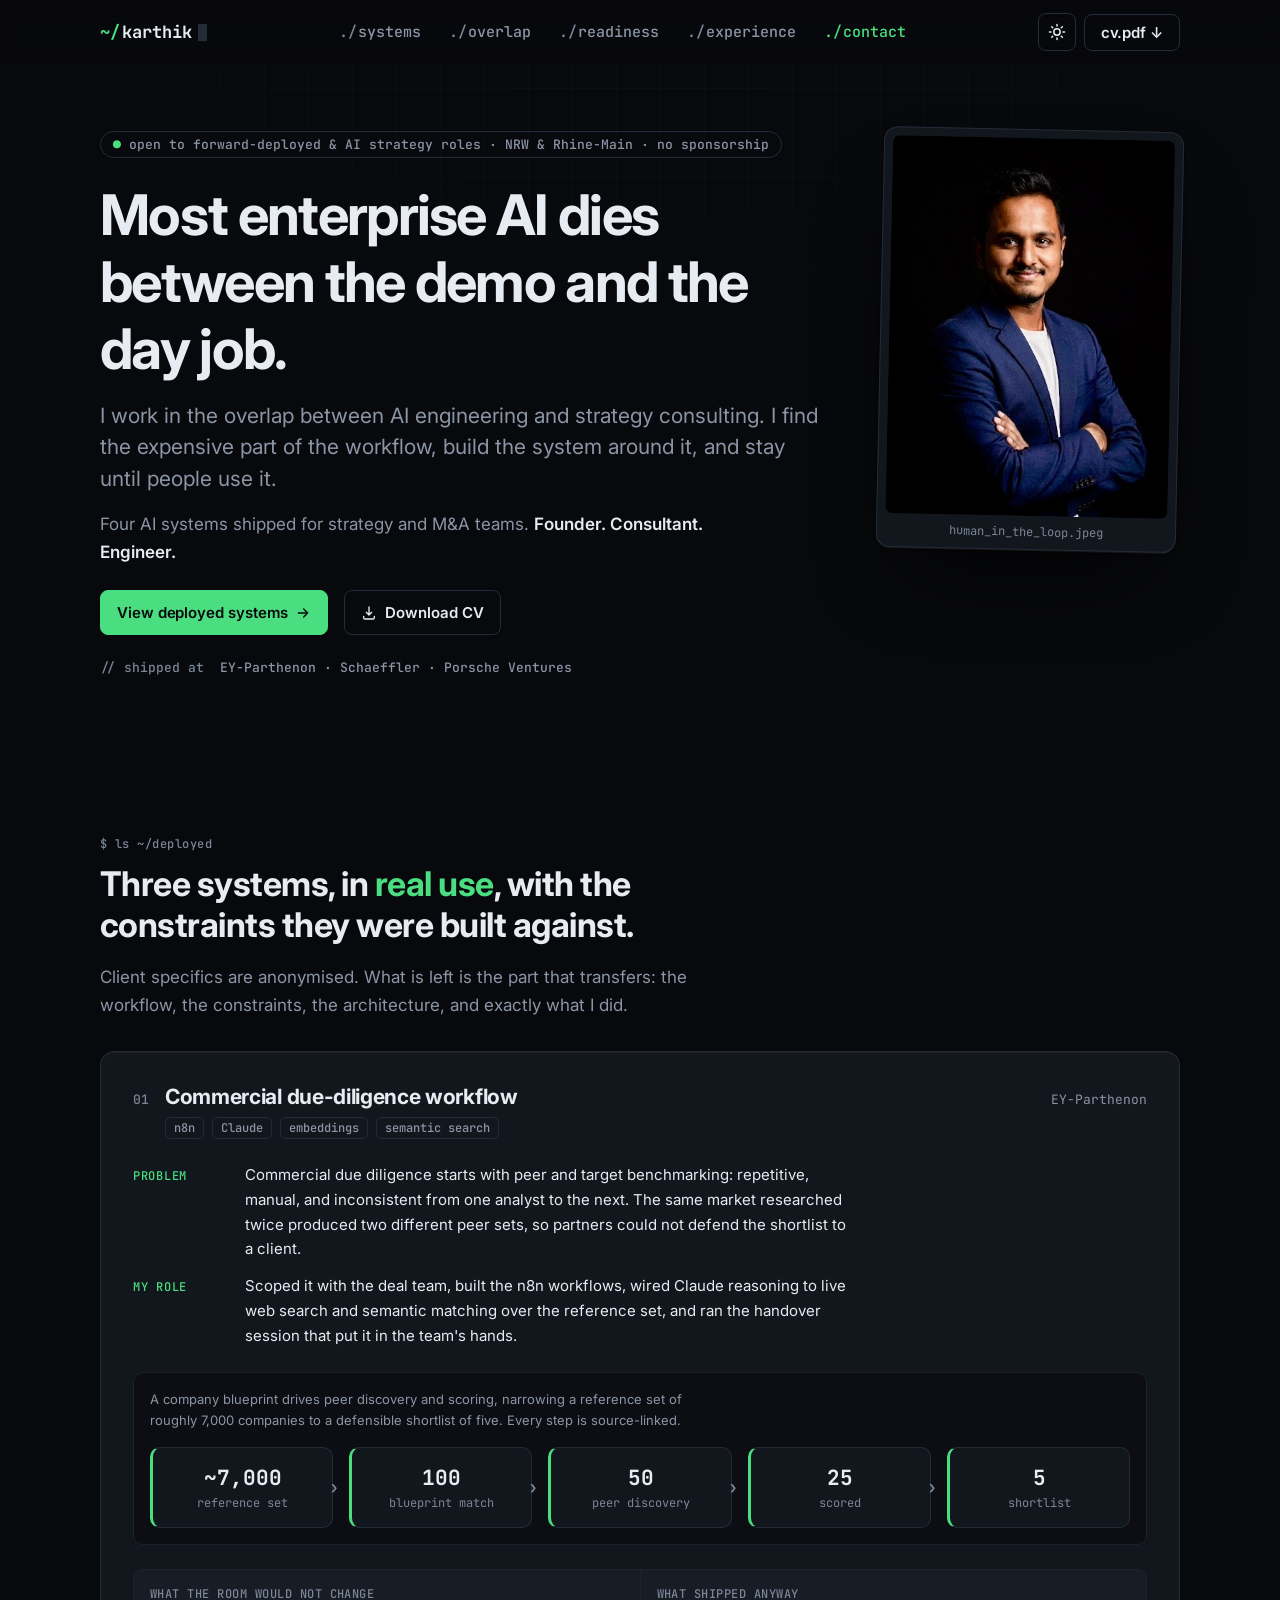
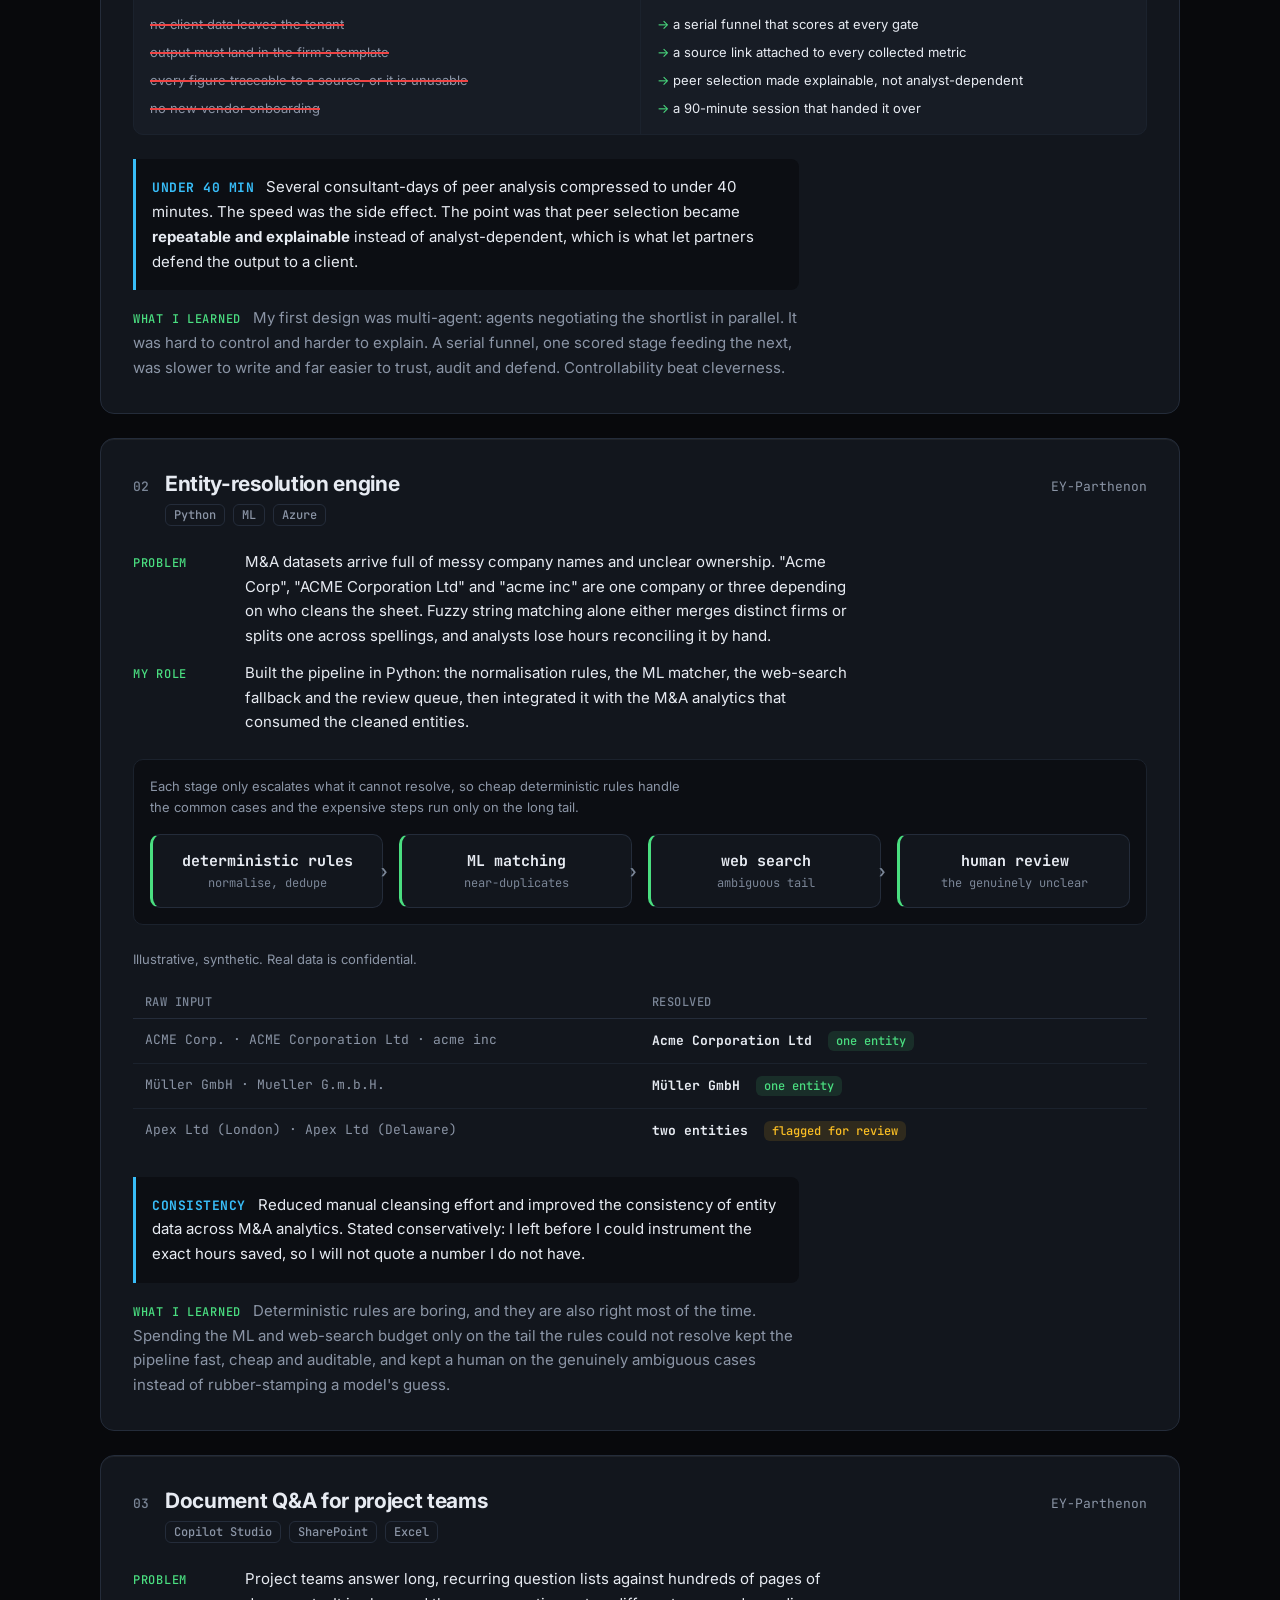
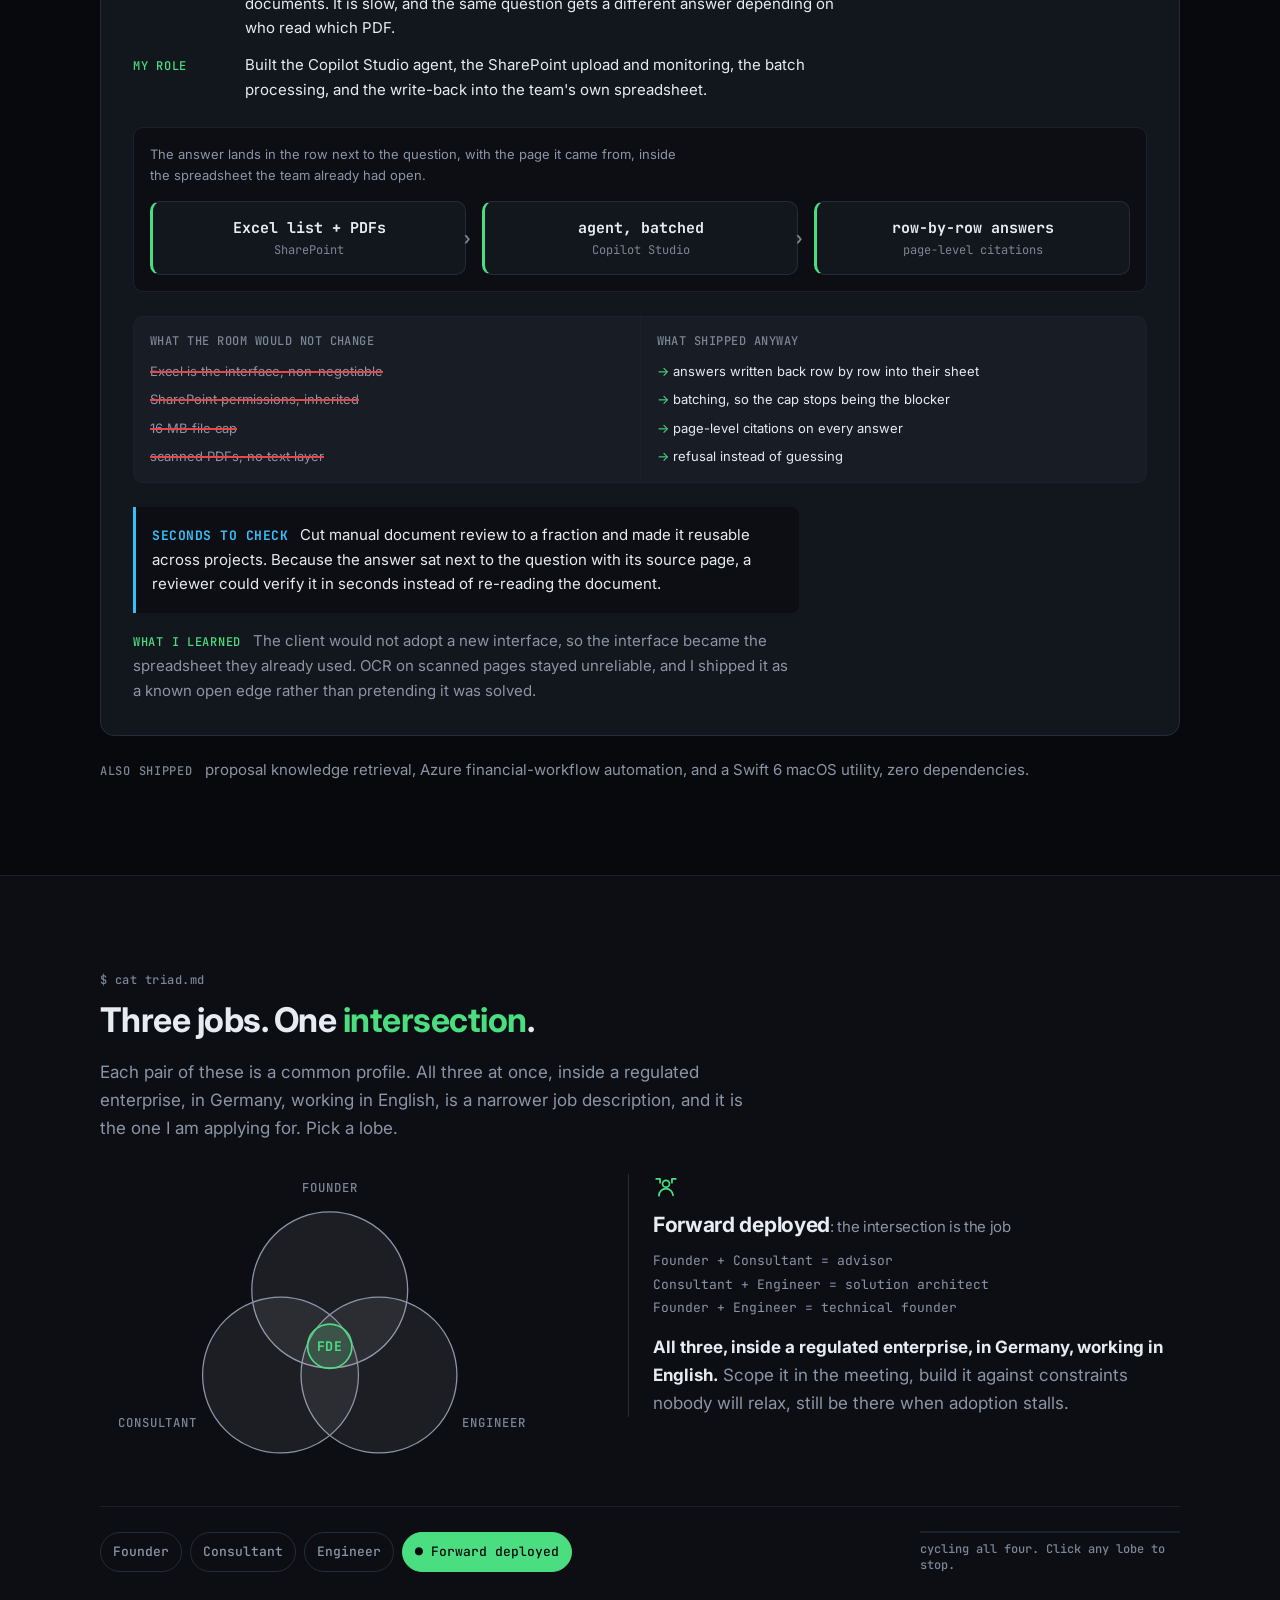
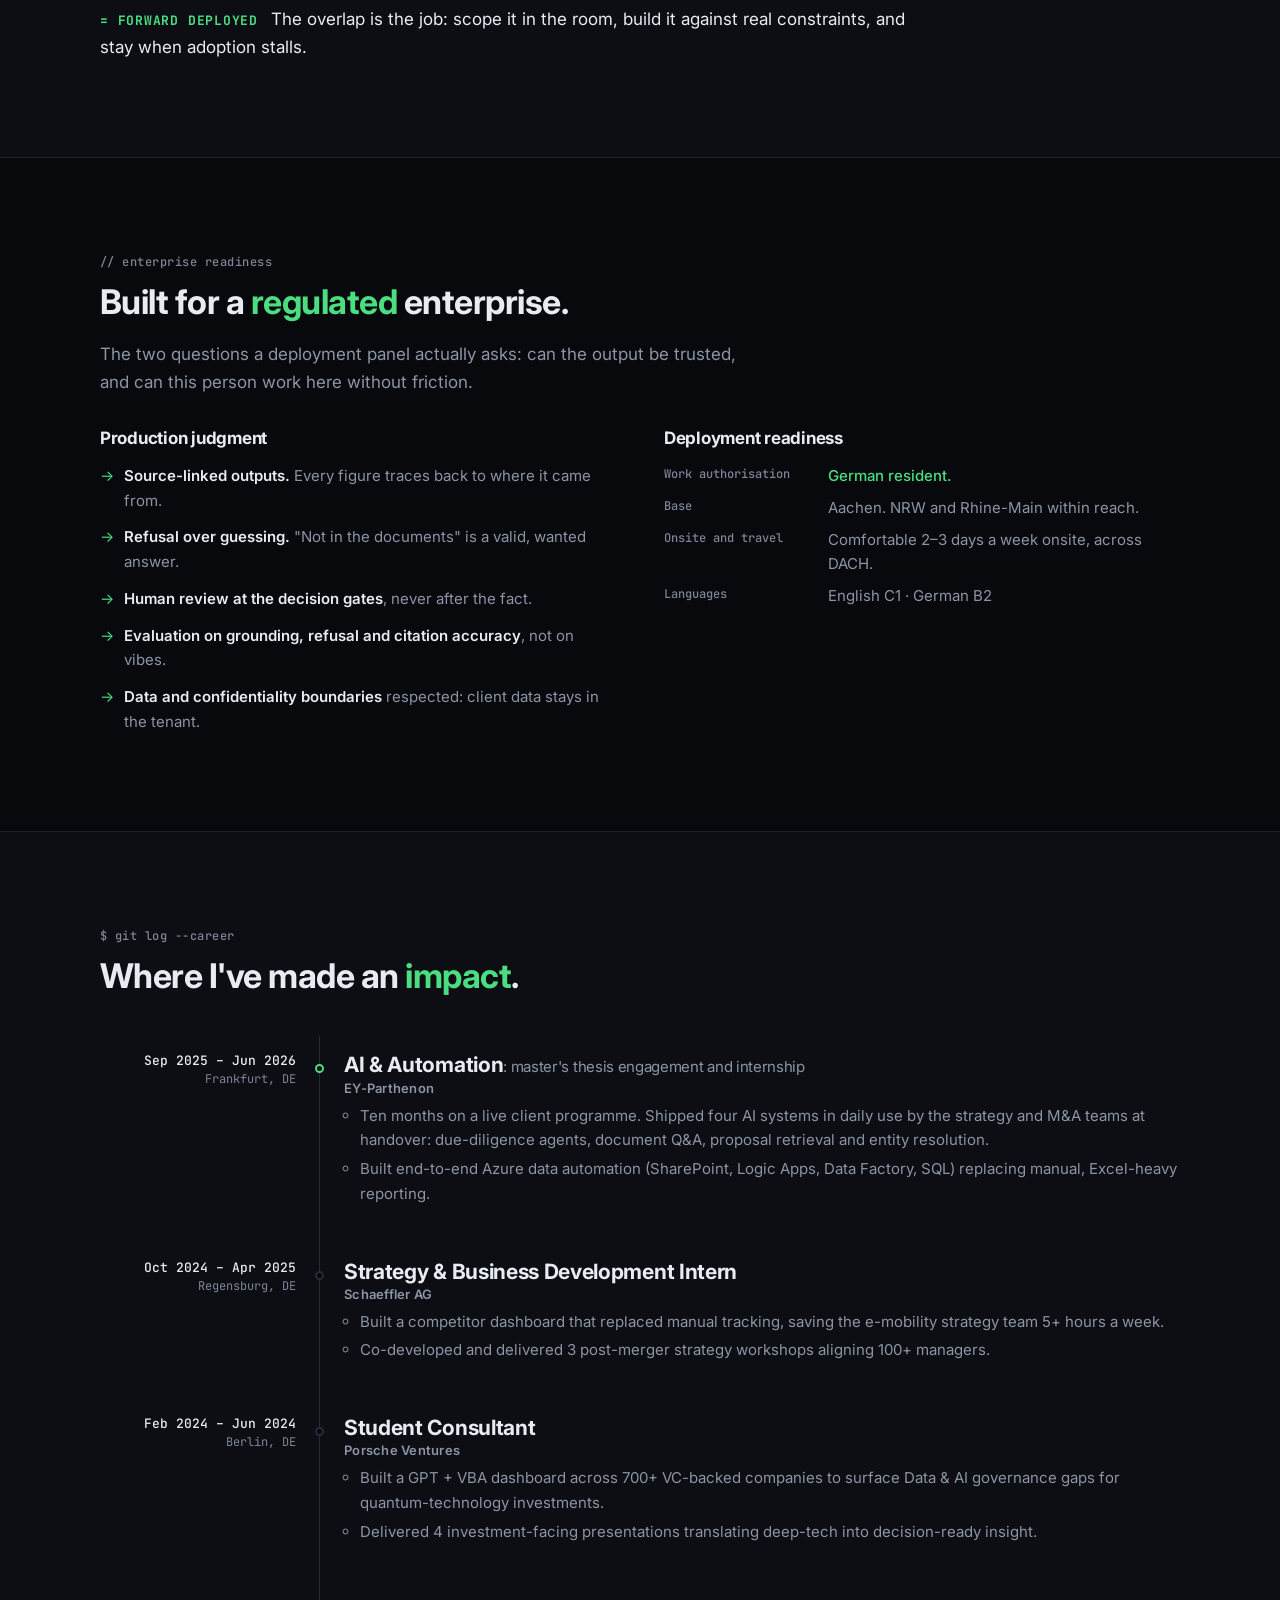
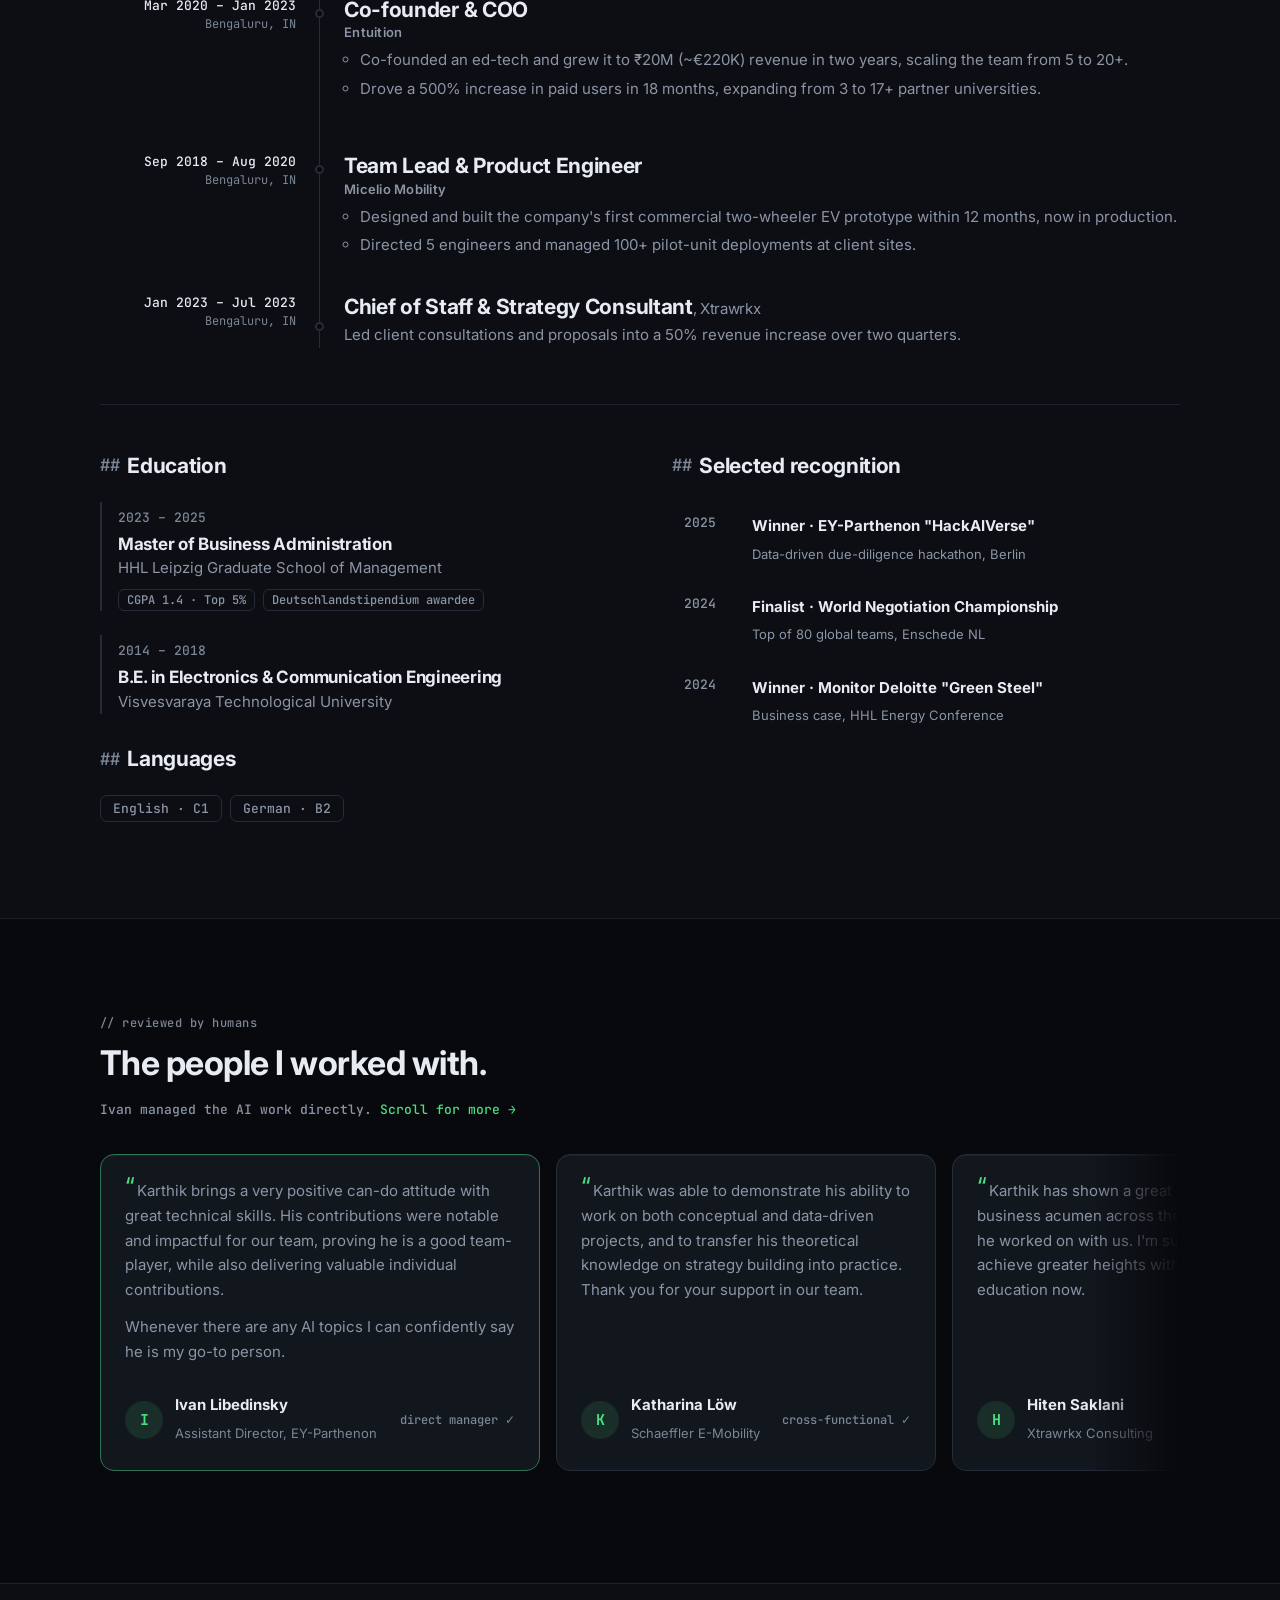
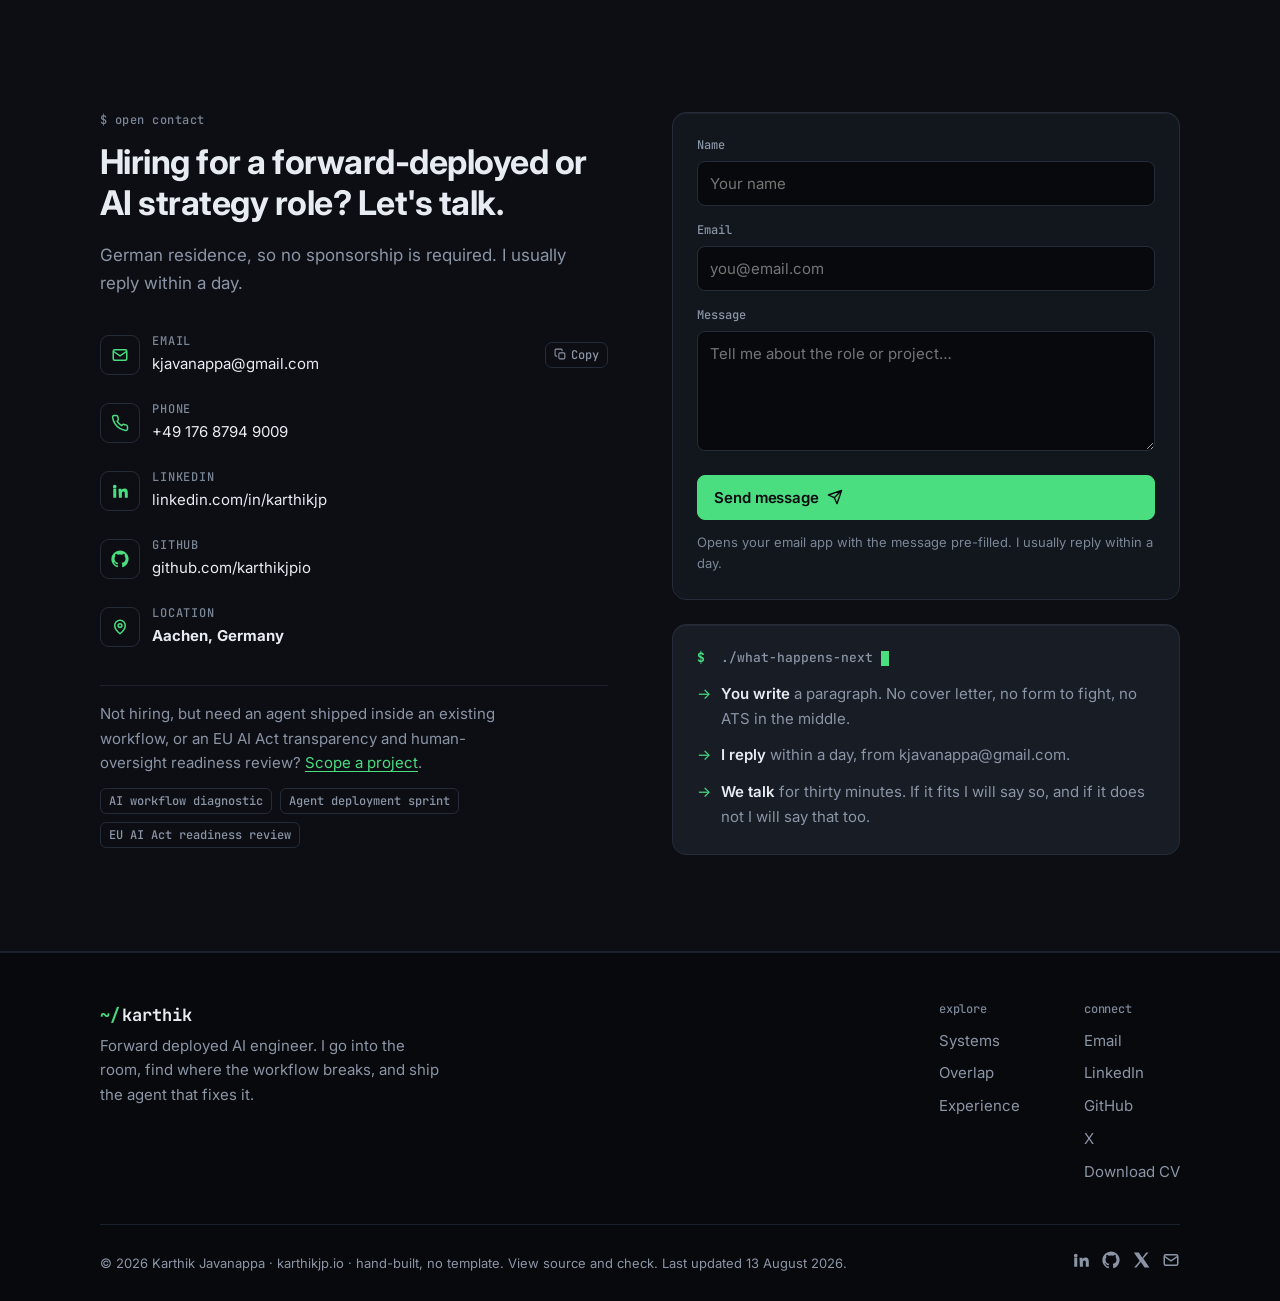
==== index.html @ 035b1b84 "revisions: bring back the triad, horizontal-scroll testimonials, fill the form gap Round of review c" ====
<!DOCTYPE html>
<html lang="en" data-theme="dark">
<head>
  <meta charset="UTF-8" />
  <meta name="viewport" content="width=device-width, initial-scale=1.0" />
  <title>Karthik Javanappa · Forward Deployed AI Engineer</title>
  <meta name="description" content="I work in the overlap between AI engineering and strategy consulting. Four AI systems shipped for EY-Parthenon strategy and M&A teams: due diligence, entity resolution, document Q&A. Founder, consultant, engineer." />
  <meta name="author" content="Karthik Javanappa" />
  <link rel="canonical" href="https://karthikjp.io/" />

  <!-- Open Graph -->
  <meta property="og:type" content="website" />
  <meta property="og:title" content="Karthik Javanappa · Forward Deployed AI Engineer" />
  <meta property="og:description" content="Most enterprise AI dies between the demo and the day job. I find the expensive part of the workflow, build the system around it, and stay until people use it. Four AI systems shipped for strategy and M&A teams." />
  <meta property="og:url" content="https://karthikjp.io/" />
  <meta property="og:image" content="https://karthikjp.io/assets/img/Portrait.jpeg" />
  <meta name="twitter:card" content="summary_large_image" />

  <link rel="icon" href="data:image/svg+xml,%3Csvg xmlns='http://www.w3.org/2000/svg' viewBox='0 0 100 100'%3E%3Crect width='100' height='100' rx='20' fill='%230a0c10'/%3E%3Ctext x='50' y='70' font-family='monospace' font-size='58' font-weight='700' text-anchor='middle' fill='%234ade80'%3E%3E_%3C/text%3E%3C/svg%3E" />

  <link rel="preconnect" href="https://fonts.googleapis.com" />
  <link rel="preconnect" href="https://fonts.gstatic.com" crossorigin />
  <link href="https://fonts.googleapis.com/css2?family=Inter:wght@400;500;600;700&family=JetBrains+Mono:wght@400;500;700&display=swap" rel="stylesheet" />

  <!-- The ?v= is not decoration. Hostinger serves the CSS and JS with
       "cache-control: public, max-age=604800", so a returning visitor keeps a
       week-old stylesheet and never asks whether it changed. That is how a phone
       ended up showing fresh HTML with the pre-fix layout: new markup, old rules.
       The HTML itself revalidates, so bumping this token is what pulls new assets.
       BUMP IT ON EVERY DEPLOY that touches styles.css or main.js. -->
  <link rel="stylesheet" href="assets/css/styles.css?v=20260813a" />

  <!-- theme before first paint. main.js runs after the body, which meant a
       returning light-theme visitor got a dark flash. Same try/catch as there. -->
  <script>
    try { var s = localStorage.getItem("kj-theme"); if (s) document.documentElement.setAttribute("data-theme", s); } catch (e) {}
  </script>

  <!-- structured data: Person only -->
  <script type="application/ld+json">
  {
    "@context": "https://schema.org",
    "@type": "Person",
    "name": "Karthik Javanappa",
    "jobTitle": "Forward Deployed AI Engineer",
    "description": "I work in the overlap between AI engineering and strategy consulting: I find the expensive part of the workflow, build the system around it, and stay until people use it. Founder, consultant, engineer.",
    "url": "https://karthikjp.io",
    "image": "https://karthikjp.io/assets/img/Portrait.jpeg",
    "email": "kjavanappa@gmail.com",
    "telephone": "+49 176 8794 9009",
    "address": { "@type": "PostalAddress", "addressLocality": "Aachen", "addressCountry": "DE" },
    "alumniOf": "HHL Leipzig Graduate School of Management",
    "knowsAbout": ["Forward deployed engineering", "Agentic deployment", "AI agents", "LLM applications", "RAG", "Agent evaluation", "Python", "Automation", "M&A analytics", "Due diligence", "n8n", "Microsoft Copilot Studio", "Microsoft Azure", "Azure OpenAI", "EU AI Act"],
    "sameAs": ["https://www.linkedin.com/in/karthikjp/", "https://github.com/karthikjpio", "https://x.com/karthikjpio"]
  }
  </script>
</head>
<body>

  <!-- ===================== NAV ===================== -->
  <header class="nav" id="nav">
    <div class="container nav-inner">
      <a href="#home" class="brand" aria-label="Karthik Javanappa, home">
        <span class="prompt" aria-hidden="true">~/</span>karthik<span class="caret" aria-hidden="true"></span>
      </a>

      <nav class="nav-links" id="navLinks" aria-label="Primary">
        <a href="#work">systems</a>
        <a href="#overlap">overlap</a>
        <a href="#readiness">readiness</a>
        <a href="#experience">experience</a>
        <a href="#contact">contact</a>
      </nav>

      <div class="nav-actions">
        <button class="icon-btn theme-toggle" id="themeToggle" aria-label="Toggle colour theme" title="Toggle theme">
          <svg class="sun" viewBox="0 0 24 24" fill="none" stroke="currentColor" stroke-width="2" stroke-linecap="round"><circle cx="12" cy="12" r="4.2"/><path d="M12 2v2M12 20v2M4.9 4.9l1.4 1.4M17.7 17.7l1.4 1.4M2 12h2M20 12h2M4.9 19.1l1.4-1.4M17.7 6.3l1.4-1.4"/></svg>
          <svg class="moon" viewBox="0 0 24 24" fill="currentColor"><path d="M21 12.8A9 9 0 1 1 11.2 3a7 7 0 0 0 9.8 9.8z"/></svg>
        </button>
        <a href="assets/Karthik_Javanappa_CV.pdf" class="btn btn-ghost nav-cta" download>cv.pdf ↓</a>
        <button class="icon-btn nav-toggle" id="navToggle" aria-label="Open menu" aria-expanded="false" aria-controls="navLinks">
          <svg viewBox="0 0 24 24" fill="none" stroke="currentColor" stroke-width="2" stroke-linecap="round"><path d="M3 6h18M3 12h18M3 18h18"/></svg>
        </button>
      </div>
    </div>
  </header>

  <main>
    <!-- ===================== HERO ===================== -->
    <section class="hero" id="home">
      <div class="container hero-top">
        <p class="hero-avail">
          <span class="st-ok" aria-hidden="true">●</span>
          open to forward-deployed &amp; AI strategy roles · NRW &amp; Rhine-Main · no sponsorship
        </p>

        <!-- after the pill, not before it: below 620px the float is off and DOM
             order is visual order, so leading with a portrait pushes the H1 down. -->
        <div class="hero-photo">
          <figure class="frame">
            <img src="assets/img/Portrait.jpeg" alt="Portrait of Karthik Javanappa"
                 width="380" height="418" />
            <figcaption class="frame-tag">human_in_the_loop.jpeg</figcaption>
          </figure>
        </div>

        <h1 class="hero-h1">Most enterprise AI dies between the demo and the day job.</h1>

        <p class="hero-lead">I work in the overlap between AI engineering and strategy consulting. I find the expensive part of the workflow, build the system around it, and stay until people use it.</p>

        <p class="hero-sub">Four AI systems shipped for strategy and M&amp;A teams. <b>Founder. Consultant. Engineer.</b></p>

        <div class="hero-cta">
          <a href="#work" class="btn btn-primary">
            View deployed systems
            <svg viewBox="0 0 24 24" fill="none" stroke="currentColor" stroke-width="2" stroke-linecap="round" stroke-linejoin="round"><path d="M5 12h14M13 6l6 6-6 6"/></svg>
          </a>
          <a href="assets/Karthik_Javanappa_CV.pdf" class="btn btn-ghost btn-dl" download>
            <svg viewBox="0 0 24 24" fill="none" stroke="currentColor" stroke-width="2" stroke-linecap="round" stroke-linejoin="round"><path d="M12 3v12m0 0l-4-4m4 4l4-4M4 17v2a2 2 0 0 0 2 2h12a2 2 0 0 0 2-2v-2"/></svg>
            Download CV
          </a>
        </div>

        <p class="credit"><span class="credit-lab">// shipped at</span> EY-Parthenon · Schaeffler · Porsche Ventures</p>
      </div>
    </section>

    <!-- ===================== DEPLOYED SYSTEMS ===================== -->
    <section class="section" id="work">
      <div class="container">
        <div class="section-head reveal">
          <span class="eyebrow">$ ls ~/deployed</span>
          <h2>Three systems, in <em class="accent-text">real use</em>, with the constraints they were built against.</h2>
          <p>Client specifics are anonymised. What is left is the part that transfers: the workflow, the constraints, the architecture, and exactly what I did.</p>
        </div>

        <!-- ── CASE 1 ─────────────────────────────────────────────── -->
        <article class="case reveal">
          <header class="case-head">
            <span class="case-num">01</span>
            <div>
              <h3>Commercial due-diligence workflow</h3>
              <div class="pc-tags"><span>n8n</span><span>Claude</span><span>embeddings</span><span>semantic search</span></div>
            </div>
            <span class="case-env">EY-Parthenon</span>
          </header>

          <dl class="case-facts">
            <div><dt>Problem</dt><dd>Commercial due diligence starts with peer and target benchmarking: repetitive, manual, and inconsistent from one analyst to the next. The same market researched twice produced two different peer sets, so partners could not defend the shortlist to a client.</dd></div>
            <div><dt>My role</dt><dd>Scoped it with the deal team, built the n8n workflows, wired Claude reasoning to live web search and semantic matching over the reference set, and ran the handover session that put it in the team's hands.</dd></div>
          </dl>

          <figure class="diag">
            <figcaption class="diag-cap">A company blueprint drives peer discovery and scoring, narrowing a reference set of roughly 7,000 companies to a defensible shortlist of five. Every step is source-linked.</figcaption>
            <ol class="funnel" aria-label="Due-diligence funnel: 7,000 to 5 companies">
              <li><b>~7,000</b><small>reference set</small></li>
              <li><b>100</b><small>blueprint match</small></li>
              <li><b>50</b><small>peer discovery</small></li>
              <li><b>25</b><small>scored</small></li>
              <li class="funnel-end"><b>5</b><small>shortlist</small></li>
            </ol>
          </figure>

          <div class="ledger">
            <div class="led-col led-no">
              <h4 class="led-title">What the room would not change</h4>
              <ul>
                <li>no client data leaves the tenant</li>
                <li>output must land in the firm's template</li>
                <li>every figure traceable to a source, or it is unusable</li>
                <li>no new vendor onboarding</li>
              </ul>
            </div>
            <div class="led-col led-yes">
              <h4 class="led-title">What shipped anyway</h4>
              <ul>
                <li>a serial funnel that scores at every gate</li>
                <li>a source link attached to every collected metric</li>
                <li>peer selection made explainable, not analyst-dependent</li>
                <li>a 90-minute session that handed it over</li>
              </ul>
            </div>
          </div>

          <p class="case-result"><span class="res-num">under 40 min</span> Several consultant-days of peer analysis compressed to under 40 minutes. The speed was the side effect. The point was that peer selection became <b>repeatable and explainable</b> instead of analyst-dependent, which is what let partners defend the output to a client.</p>

          <p class="learned"><span class="learned-lab">What I learned</span> My first design was multi-agent: agents negotiating the shortlist in parallel. It was hard to control and harder to explain. A serial funnel, one scored stage feeding the next, was slower to write and far easier to trust, audit and defend. Controllability beat cleverness.</p>
        </article>

        <!-- ── CASE 2 ─────────────────────────────────────────────── -->
        <article class="case reveal">
          <header class="case-head">
            <span class="case-num">02</span>
            <div>
              <h3>Entity-resolution engine</h3>
              <div class="pc-tags"><span>Python</span><span>ML</span><span>Azure</span></div>
            </div>
            <span class="case-env">EY-Parthenon</span>
          </header>

          <dl class="case-facts">
            <div><dt>Problem</dt><dd>M&amp;A datasets arrive full of messy company names and unclear ownership. "Acme Corp", "ACME Corporation Ltd" and "acme inc" are one company or three depending on who cleans the sheet. Fuzzy string matching alone either merges distinct firms or splits one across spellings, and analysts lose hours reconciling it by hand.</dd></div>
            <div><dt>My role</dt><dd>Built the pipeline in Python: the normalisation rules, the ML matcher, the web-search fallback and the review queue, then integrated it with the M&amp;A analytics that consumed the cleaned entities.</dd></div>
          </dl>

          <figure class="diag">
            <figcaption class="diag-cap">Each stage only escalates what it cannot resolve, so cheap deterministic rules handle the common cases and the expensive steps run only on the long tail.</figcaption>
            <ol class="pipe-diag" aria-label="Entity-resolution pipeline">
              <li><b>deterministic rules</b><small>normalise, dedupe</small></li>
              <li><b>ML matching</b><small>near-duplicates</small></li>
              <li><b>web search</b><small>ambiguous tail</small></li>
              <li class="pipe-review"><b>human review</b><small>the genuinely unclear</small></li>
            </ol>
          </figure>

          <figure class="er-table">
            <figcaption class="diag-cap">Illustrative, synthetic. Real data is confidential.</figcaption>
            <table>
              <thead><tr><th>raw input</th><th>resolved</th></tr></thead>
              <tbody>
                <tr><td>ACME Corp. · ACME Corporation Ltd · acme inc</td><td><b>Acme Corporation Ltd</b> <span class="er-tag ok">one entity</span></td></tr>
                <tr><td>Müller GmbH · Mueller G.m.b.H.</td><td><b>Müller GmbH</b> <span class="er-tag ok">one entity</span></td></tr>
                <tr><td>Apex Ltd (London) · Apex Ltd (Delaware)</td><td><b>two entities</b> <span class="er-tag flag">flagged for review</span></td></tr>
              </tbody>
            </table>
          </figure>

          <p class="case-result"><span class="res-num">consistency</span> Reduced manual cleansing effort and improved the consistency of entity data across M&amp;A analytics. Stated conservatively: I left before I could instrument the exact hours saved, so I will not quote a number I do not have.</p>

          <p class="learned"><span class="learned-lab">What I learned</span> Deterministic rules are boring, and they are also right most of the time. Spending the ML and web-search budget only on the tail the rules could not resolve kept the pipeline fast, cheap and auditable, and kept a human on the genuinely ambiguous cases instead of rubber-stamping a model's guess.</p>
        </article>

        <!-- ── CASE 3 ─────────────────────────────────────────────── -->
        <article class="case reveal">
          <header class="case-head">
            <span class="case-num">03</span>
            <div>
              <h3>Document Q&amp;A for project teams</h3>
              <div class="pc-tags"><span>Copilot Studio</span><span>SharePoint</span><span>Excel</span></div>
            </div>
            <span class="case-env">EY-Parthenon</span>
          </header>

          <dl class="case-facts">
            <div><dt>Problem</dt><dd>Project teams answer long, recurring question lists against hundreds of pages of documents. It is slow, and the same question gets a different answer depending on who read which PDF.</dd></div>
            <div><dt>My role</dt><dd>Built the Copilot Studio agent, the SharePoint upload and monitoring, the batch processing, and the write-back into the team's own spreadsheet.</dd></div>
          </dl>

          <figure class="diag">
            <figcaption class="diag-cap">The answer lands in the row next to the question, with the page it came from, inside the spreadsheet the team already had open.</figcaption>
            <ol class="flow-diag" aria-label="Document Q&amp;A flow">
              <li><b>Excel list + PDFs</b><small>SharePoint</small></li>
              <li><b>agent, batched</b><small>Copilot Studio</small></li>
              <li class="flow-end"><b>row-by-row answers</b><small>page-level citations</small></li>
            </ol>
          </figure>

          <div class="ledger">
            <div class="led-col led-no">
              <h4 class="led-title">What the room would not change</h4>
              <ul>
                <li>Excel is the interface, non-negotiable</li>
                <li>SharePoint permissions, inherited</li>
                <li>16&nbsp;MB file cap</li>
                <li>scanned PDFs, no text layer</li>
              </ul>
            </div>
            <div class="led-col led-yes">
              <h4 class="led-title">What shipped anyway</h4>
              <ul>
                <li>answers written back row by row into their sheet</li>
                <li>batching, so the cap stops being the blocker</li>
                <li>page-level citations on every answer</li>
                <li>refusal instead of guessing</li>
              </ul>
            </div>
          </div>

          <p class="case-result"><span class="res-num">seconds to check</span> Cut manual document review to a fraction and made it reusable across projects. Because the answer sat next to the question with its source page, a reviewer could verify it in seconds instead of re-reading the document.</p>

          <p class="learned"><span class="learned-lab">What I learned</span> The client would not adopt a new interface, so the interface became the spreadsheet they already used. OCR on scanned pages stayed unreliable, and I shipped it as a known open edge rather than pretending it was solved.</p>
        </article>

        <p class="also reveal"><span class="also-lab">also shipped</span> proposal knowledge retrieval, Azure financial-workflow automation, and a Swift 6 macOS utility, zero dependencies.</p>
      </div>
    </section>

    <!-- ===================== OVERLAP ===================== -->
    <section class="section alt" id="overlap">
      <div class="container">
        <div class="section-head reveal">
          <span class="eyebrow">$ cat triad.md</span>
          <h2>Three jobs. One <em class="accent-text">intersection</em>.</h2>
          <p>Each pair of these is a common profile. All three at once, inside a regulated enterprise, in Germany, working in English, is a narrower job description, and it is the one I am applying for. Pick a lobe.</p>
        </div>

        <!-- ===== TRIAD ====================================================
             State is a native radio group, so one tab stop, arrow keys,
             :checked styling and the no-JS case all come free. The SVG is
             aria-hidden: every semantic lives in the radios and panels, so
             there is exactly one accessible representation at every width.
             Default is `fde`, so reduced-motion, print, no-JS and the OG
             screenshot all get the conclusion, not an empty diagram. -->
        <fieldset class="triad reveal" id="triad">
          <legend class="sr-only">Choose a capability to see the evidence behind it</legend>

          <input class="sr-only tr-in" type="radio" name="triad" id="t-f" />
          <input class="sr-only tr-in" type="radio" name="triad" id="t-c" />
          <input class="sr-only tr-in" type="radio" name="triad" id="t-e" />
          <input class="sr-only tr-in" type="radio" name="triad" id="t-fde" checked />

          <div class="triad-stage">
            <svg class="triad-svg" viewBox="-44 0 468 292" aria-hidden="true" focusable="false">
              <g class="lens" aria-hidden="true">
                <circle class="lobe lobe-f" cx="180" cy="113" r="76" data-for="t-f" />
                <circle class="lobe lobe-e" cx="228" cy="196" r="76" data-for="t-e" />
                <circle class="lobe lobe-c" cx="132" cy="196" r="76" data-for="t-c" />
              </g>
              <g class="triad-core" data-for="t-fde" role="presentation">
                <circle cx="180" cy="168" r="20" />
                <text x="180" y="172" text-anchor="middle">FDE</text>
              </g>
              <text class="tl tl-f" x="180" y="18" text-anchor="middle" data-for="t-f">FOUNDER</text>
              <text class="tl tl-c" x="51" y="247" text-anchor="end" data-for="t-c">CONSULTANT</text>
              <text class="tl tl-e" x="309" y="247" text-anchor="start" data-for="t-e">ENGINEER</text>
            </svg>

            <div class="triad-panels">

            <article class="tp tp-f">
              <svg class="tp-glyph" viewBox="0 0 24 24" aria-hidden="true" fill="none" stroke="currentColor" stroke-width="1.6" stroke-linecap="round" stroke-linejoin="round"><path pathLength="1" d="M5 21V4"/><path pathLength="1" d="M5 4h11l-2 4 2 4H5"/></svg>
              <h3>Founder<span>: I own the outcome</span></h3>
              <p>Co-founded an ed-tech, ran it as COO for two years: <b>₹20M revenue</b>, team <b>5 to 20+</b>, universities <b>3 to 17</b>. Before that, Micelio Mobility's first commercial EV prototype in 12 months, <b>100+ pilot units</b> at client sites.</p>
              <p class="tp-why">There was no escalation path. When a pilot unit failed at a client site, the person who had to be there was me.</p>
            </article>

            <article class="tp tp-c">
              <svg class="tp-glyph" viewBox="0 0 24 24" aria-hidden="true" fill="none" stroke="currentColor" stroke-width="1.6" stroke-linecap="round" stroke-linejoin="round"><path pathLength="1" d="M3 6h12a2 2 0 0 1 2 2v5a2 2 0 0 1-2 2H8l-5 4z"/><path pathLength="1" d="M9 18h7l5 3v-8a2 2 0 0 0-2-2h-1"/></svg>
              <h3>Consultant<span>: I hold the room</span></h3>
              <p>Three post-merger workshops at Schaeffler aligning <b>100+ managers</b>. Four investment presentations at Porsche Ventures. At EY-Parthenon I <b>built the tooling the strategy and M&amp;A teams run on</b>, then trained the people who had to trust it.</p>
              <p class="tp-why">Shipping the agent is the easy half. The hard half is a partner asking why he should defend your output to a client.</p>
            </article>

            <article class="tp tp-e">
              <svg class="tp-glyph" viewBox="0 0 24 24" aria-hidden="true" fill="none" stroke="currentColor" stroke-width="1.6" stroke-linecap="round" stroke-linejoin="round"><path pathLength="1" d="m8 8-4 4 4 4"/><path pathLength="1" d="m16 8 4 4-4 4"/><path pathLength="1" d="M13 6l-2 12"/></svg>
              <h3>Engineer<span>: I write what ships</span></h3>
              <p><b>4 AI systems in daily use</b> by EY-Parthenon strategy and M&amp;A teams at handover: n8n agent orchestration with Claude, Copilot Studio document Q&amp;A, a Python/ML entity-resolution pipeline, Azure underneath. Outside work, a macOS utility in <b>Swift 6, zero dependencies</b>.</p>
              <p class="tp-why">I write the boring deterministic path first and spend the model budget only where it earns its keep. Cleverness that cannot be audited does not ship.</p>
            </article>

            <article class="tp tp-fde">
              <svg class="tp-glyph" viewBox="0 0 24 24" aria-hidden="true" fill="none" stroke="currentColor" stroke-width="1.6" stroke-linecap="round" stroke-linejoin="round"><circle pathLength="1" cx="12" cy="9" r="3.2"/><path pathLength="1" d="M5.5 20a6.5 6.5 0 0 1 13 0"/><path pathLength="1" d="M3 4.5h3.5V8M21 4.5h-3.5V8"/></svg>
              <h3>Forward deployed<span>: the intersection is the job</span></h3>
              <p class="tp-elim">Founder + Consultant = <i>advisor</i><br />Consultant + Engineer = <i>solution architect</i><br />Founder + Engineer = <i>technical founder</i></p>
              <p><b>All three, inside a regulated enterprise, in Germany, working in English.</b> Scope it in the meeting, build it against constraints nobody will relax, still be there when adoption stalls.</p>
            </article>
            </div>
          </div>

          <div class="triad-controls">
            <div class="triad-pills">
              <label for="t-f">Founder</label>
              <label for="t-c">Consultant</label>
              <label for="t-e">Engineer</label>
              <label for="t-fde">● Forward deployed</label>
            </div>
            <div class="triad-auto" id="triadAuto" aria-hidden="true">
              <span class="ship-bar"><i id="triadBar"></i></span>
              <p class="triad-hint" id="triadHint">cycling all four. Click any lobe to stop.</p>
            </div>
          </div>
        </fieldset>

        <p class="overlap-close reveal"><span class="oc-eq">= forward deployed</span> The overlap is the job: scope it in the room, build it against real constraints, and stay when adoption stalls.</p>
      </div>
    </section>

    <!-- ===================== ENTERPRISE READINESS ===================== -->
    <section class="section" id="readiness">
      <div class="container">
        <div class="section-head reveal">
          <span class="eyebrow">// enterprise readiness</span>
          <h2>Built for a <em class="accent-text">regulated</em> enterprise.</h2>
          <p>The two questions a deployment panel actually asks: can the output be trusted, and can this person work here without friction.</p>
        </div>

        <div class="ready reveal">
          <div class="ready-col">
            <h3 class="ready-title">Production judgment</h3>
            <ul class="ready-list">
              <li><b>Source-linked outputs.</b> Every figure traces back to where it came from.</li>
              <li><b>Refusal over guessing.</b> "Not in the documents" is a valid, wanted answer.</li>
              <li><b>Human review at the decision gates</b>, never after the fact.</li>
              <li><b>Evaluation on grounding, refusal and citation accuracy</b>, not on vibes.</li>
              <li><b>Data and confidentiality boundaries</b> respected: client data stays in the tenant.</li>
            </ul>
          </div>
          <div class="ready-col">
            <h3 class="ready-title">Deployment readiness</h3>
            <dl class="elig">
              <div><dt>Work authorisation</dt><dd><b>German resident.</b></dd></div>
              <div><dt>Base</dt><dd>Aachen. NRW and Rhine-Main within reach.</dd></div>
              <div><dt>Onsite and travel</dt><dd>Comfortable 2&ndash;3 days a week onsite, across DACH.</dd></div>
              <div><dt>Languages</dt><dd>English C1 · German B2</dd></div>
            </dl>
          </div>
        </div>
      </div>
    </section>

    <!-- ===================== EXPERIENCE ===================== -->
    <section class="section alt" id="experience">
      <div class="container">
        <div class="section-head reveal">
          <span class="eyebrow">$ git log --career</span>
          <h2>Where I've made an <em class="accent-text">impact</em>.</h2>
        </div>

        <ol class="joblog reveal">
          <li class="job" id="job-ey">
            <div class="job-meta"><span class="job-date">Sep 2025 – Jun 2026</span><span class="job-loc">Frankfurt, DE</span></div>
            <div class="job-main">
              <h3 class="job-role">AI &amp; Automation<span>: master's thesis engagement and internship</span></h3>
              <div class="job-org">EY-Parthenon</div>
              <ul>
                <li>Ten months on a live client programme. Shipped four AI systems in daily use by the strategy and M&amp;A teams at handover: due-diligence agents, document Q&amp;A, proposal retrieval and entity resolution.</li>
                <li>Built end-to-end Azure data automation (SharePoint, Logic Apps, Data Factory, SQL) replacing manual, Excel-heavy reporting.</li>
              </ul>
            </div>
          </li>
          <li class="job" id="job-schaeffler">
            <div class="job-meta"><span class="job-date">Oct 2024 – Apr 2025</span><span class="job-loc">Regensburg, DE</span></div>
            <div class="job-main">
              <h3 class="job-role">Strategy &amp; Business Development Intern</h3>
              <div class="job-org">Schaeffler AG</div>
              <ul>
                <li>Built a competitor dashboard that replaced manual tracking, saving the e-mobility strategy team 5+ hours a week.</li>
                <li>Co-developed and delivered 3 post-merger strategy workshops aligning 100+ managers.</li>
              </ul>
            </div>
          </li>
          <li class="job" id="job-porsche">
            <div class="job-meta"><span class="job-date">Feb 2024 – Jun 2024</span><span class="job-loc">Berlin, DE</span></div>
            <div class="job-main">
              <h3 class="job-role">Student Consultant</h3>
              <div class="job-org">Porsche Ventures</div>
              <ul>
                <li>Built a GPT + VBA dashboard across 700+ VC-backed companies to surface Data &amp; AI governance gaps for quantum-technology investments.</li>
                <li>Delivered 4 investment-facing presentations translating deep-tech into decision-ready insight.</li>
              </ul>
            </div>
          </li>
          <li class="job" id="job-entuition">
            <div class="job-meta"><span class="job-date">Mar 2020 – Jan 2023</span><span class="job-loc">Bengaluru, IN</span></div>
            <div class="job-main">
              <h3 class="job-role">Co-founder &amp; COO</h3>
              <div class="job-org">Entuition</div>
              <ul>
                <li>Co-founded an ed-tech and grew it to ₹20M (~€220K) revenue in two years, scaling the team from 5 to 20+.</li>
                <li>Drove a 500% increase in paid users in 18 months, expanding from 3 to 17+ partner universities.</li>
              </ul>
            </div>
          </li>
          <li class="job" id="job-micelio">
            <div class="job-meta"><span class="job-date">Sep 2018 – Aug 2020</span><span class="job-loc">Bengaluru, IN</span></div>
            <div class="job-main">
              <h3 class="job-role">Team Lead &amp; Product Engineer</h3>
              <div class="job-org">Micelio Mobility</div>
              <ul>
                <li>Designed and built the company's first commercial two-wheeler EV prototype within 12 months, now in production.</li>
                <li>Directed 5 engineers and managed 100+ pilot-unit deployments at client sites.</li>
              </ul>
            </div>
          </li>
          <li class="job job-line" id="job-xtrawrkx">
            <div class="job-meta"><span class="job-date">Jan 2023 – Jul 2023</span><span class="job-loc">Bengaluru, IN</span></div>
            <div class="job-main">
              <h3 class="job-role">Chief of Staff &amp; Strategy Consultant<span>, Xtrawrkx</span></h3>
              <p class="job-oneline">Led client consultations and proposals into a 50% revenue increase over two quarters.</p>
            </div>
          </li>
        </ol>

        <div class="split edu-split reveal">
          <div>
            <h3 class="block-title"><span class="bt-hash">##</span> Education</h3>
            <div class="edu-item">
              <span class="e-date">2023 – 2025</span>
              <h4>Master of Business Administration</h4>
              <div class="e-org">HHL Leipzig Graduate School of Management</div>
              <div class="e-note">
                <span class="pill">CGPA 1.4 · Top 5%</span>
                <span class="pill">Deutschlandstipendium awardee</span>
              </div>
            </div>
            <div class="edu-item">
              <span class="e-date">2014 – 2018</span>
              <h4>B.E. in Electronics &amp; Communication Engineering</h4>
              <div class="e-org">Visvesvaraya Technological University</div>
            </div>
            <h3 class="block-title" style="margin-top:32px;"><span class="bt-hash">##</span> Languages</h3>
            <div class="tag-row">
              <span class="tag">English · C1</span>
              <span class="tag">German · B2</span>
            </div>
          </div>
          <div>
            <h3 class="block-title"><span class="bt-hash">##</span> Selected recognition</h3>
            <div class="awards-list">
              <div class="award">
                <span class="a-yr">2025</span>
                <div><b>Winner · EY-Parthenon "HackAIVerse"</b><span>Data-driven due-diligence hackathon, Berlin</span></div>
              </div>
              <div class="award">
                <span class="a-yr">2024</span>
                <div><b>Finalist · World Negotiation Championship</b><span>Top of 80 global teams, Enschede NL</span></div>
              </div>
              <div class="award">
                <span class="a-yr">2024</span>
                <div><b>Winner · Monitor Deloitte "Green Steel"</b><span>Business case, HHL Energy Conference</span></div>
              </div>
            </div>
          </div>
        </div>
      </div>
    </section>

    <!-- ===================== TRUST ===================== -->
    <section class="section" id="trust">
      <div class="container">
        <div class="section-head reveal">
          <span class="eyebrow">// reviewed by humans</span>
          <h2>The people I worked with.</h2>
          <p class="scroll-hint">Ivan managed the AI work directly. <span>Scroll for more &rarr;</span></p>
        </div>
        <!-- A horizontal scroll strip: Ivan first and featured, the rest scroll in
             from the right. scroll-snap so each card settles, and a faded right edge
             to signal there is more. -->
        <div class="quote-scroll reveal">
          <figure class="quote-card quote-feature">
            <blockquote>
              <p>Karthik brings a very positive can-do attitude with great technical skills. His contributions were notable and impactful for our team, proving he is a good team-player, while also delivering valuable individual contributions.</p>
              <p>Whenever there are any AI topics I can confidently say he is my go-to person.</p>
            </blockquote>
            <figcaption class="quote-who">
              <span class="av">I</span>
              <div><b>Ivan Libedinsky</b><span>Assistant Director, EY-Parthenon</span></div>
              <span class="q-ok" aria-hidden="true">direct manager ✓</span>
            </figcaption>
          </figure>
          <figure class="quote-card">
            <blockquote><p>Karthik was able to demonstrate his ability to work on both conceptual and data-driven projects, and to transfer his theoretical knowledge on strategy building into practice. Thank you for your support in our team.</p></blockquote>
            <figcaption class="quote-who">
              <span class="av">K</span>
              <div><b>Katharina Löw</b><span>Schaeffler E-Mobility</span></div>
              <span class="q-ok" aria-hidden="true">cross-functional ✓</span>
            </figcaption>
          </figure>
          <figure class="quote-card">
            <blockquote><p>Karthik has shown a great deal of talent and business acumen across the various projects he worked on with us. I'm sure he is poised to achieve greater heights with his management education now.</p></blockquote>
            <figcaption class="quote-who">
              <span class="av">H</span>
              <div><b>Hiten Saklani</b><span>Xtrawrkx Consulting</span></div>
              <span class="q-ok" aria-hidden="true">approved ✓</span>
            </figcaption>
          </figure>
          <figure class="quote-card">
            <blockquote><p>I've closely observed Karthik's journey from a fresh graduate to a skilled engineer with startup potential. At Micelio he was comfortable with ambiguity and had the right balance of creativity and pragmatism. His confidence in meeting EV-industry executives and presenting concise reports to leadership impressed me.</p></blockquote>
            <figcaption class="quote-who">
              <span class="av">A</span>
              <div><b>Anand GCP</b><span>Sun Mobility</span></div>
              <span class="q-ok" aria-hidden="true">approved ✓</span>
            </figcaption>
          </figure>
        </div>
      </div>
    </section>

    <!-- ===================== CONTACT ===================== -->
    <section class="section alt" id="contact">
      <div class="container">
        <div class="contact-grid">
          <div class="contact-info reveal">
            <span class="eyebrow">$ open contact</span>
            <div class="section-head" style="margin:14px 0 24px;">
              <h2>Hiring for a forward-deployed or AI strategy role? Let's talk.</h2>
              <p>German residence, so no sponsorship is required. I usually reply within a day.</p>
            </div>
            <div class="ci">
              <span class="ci-ico"><svg viewBox="0 0 24 24" fill="none" stroke="currentColor" stroke-width="2"><rect x="3" y="5" width="18" height="14" rx="2"/><path d="m3 7 9 6 9-6"/></svg></span>
              <div><small>Email</small><a href="mailto:kjavanappa@gmail.com">kjavanappa@gmail.com</a></div>
              <button type="button" class="ci-copy" id="copyEmail" data-copy="kjavanappa@gmail.com" aria-label="Copy email address">
                <svg class="ci-copy-ico" viewBox="0 0 24 24" fill="none" stroke="currentColor" stroke-width="2" stroke-linecap="round" stroke-linejoin="round"><rect x="9" y="9" width="11" height="11" rx="2"/><path d="M5 15H4a2 2 0 0 1-2-2V4a2 2 0 0 1 2-2h9a2 2 0 0 1 2 2v1"/></svg>
                <svg class="ci-check-ico" viewBox="0 0 24 24" fill="none" stroke="currentColor" stroke-width="2.2" stroke-linecap="round" stroke-linejoin="round"><path d="M20 6 9 17l-5-5"/></svg>
                <span class="ci-copy-label">Copy</span>
                <span class="ci-copied">Copied</span>
              </button>
            </div>
            <div class="ci">
              <span class="ci-ico"><svg viewBox="0 0 24 24" fill="none" stroke="currentColor" stroke-width="2" stroke-linecap="round" stroke-linejoin="round"><path d="M22 16.9v3a2 2 0 0 1-2.2 2 19.8 19.8 0 0 1-8.6-3.1 19.5 19.5 0 0 1-6-6A19.8 19.8 0 0 1 2.1 4.2 2 2 0 0 1 4.1 2h3a2 2 0 0 1 2 1.7c.1.9.3 1.8.6 2.6a2 2 0 0 1-.5 2.1L8.1 9.6a16 16 0 0 0 6 6l1.2-1.2a2 2 0 0 1 2.1-.5c.8.3 1.7.5 2.6.6a2 2 0 0 1 1.7 2z"/></svg></span>
              <div><small>Phone</small><a href="tel:+4917687949009">+49 176 8794 9009</a></div>
            </div>
            <div class="ci">
              <span class="ci-ico"><svg viewBox="0 0 24 24" fill="currentColor"><path d="M4.98 3.5a2.5 2.5 0 1 1 0 5 2.5 2.5 0 0 1 0-5zM3 9h4v12H3zM10 9h3.8v1.7h.05c.53-1 1.83-2.05 3.77-2.05 4.03 0 4.78 2.65 4.78 6.1V21h-4v-5.4c0-1.3-.02-2.96-1.8-2.96-1.8 0-2.08 1.4-2.08 2.86V21h-4z"/></svg></span>
              <div><small>LinkedIn</small><a href="https://www.linkedin.com/in/karthikjp/" target="_blank" rel="noopener">linkedin.com/in/karthikjp</a></div>
            </div>
            <div class="ci">
              <span class="ci-ico"><svg viewBox="0 0 24 24" fill="currentColor"><path d="M12 .5A11.5 11.5 0 0 0 .5 12c0 5.08 3.29 9.39 7.86 10.91.58.11.79-.25.79-.56v-1.98c-3.2.7-3.87-1.54-3.87-1.54-.53-1.34-1.29-1.7-1.29-1.7-1.05-.72.08-.7.08-.7 1.16.08 1.77 1.19 1.77 1.19 1.03 1.77 2.7 1.26 3.36.96.1-.75.4-1.26.73-1.55-2.55-.29-5.24-1.28-5.24-5.69 0-1.26.45-2.29 1.19-3.1-.12-.29-.52-1.46.11-3.05 0 0 .96-.31 3.15 1.18a10.9 10.9 0 0 1 5.74 0c2.18-1.49 3.14-1.18 3.14-1.18.63 1.59.23 2.76.11 3.05.74.81 1.19 1.84 1.19 3.1 0 4.42-2.69 5.39-5.25 5.68.41.36.78 1.06.78 2.14v3.17c0 .31.21.68.8.56A11.5 11.5 0 0 0 12 .5z"/></svg></span>
              <div><small>GitHub</small><a href="https://github.com/karthikjpio" target="_blank" rel="noopener">github.com/karthikjpio</a></div>
            </div>
            <div class="ci">
              <span class="ci-ico"><svg viewBox="0 0 24 24" fill="none" stroke="currentColor" stroke-width="2" stroke-linecap="round" stroke-linejoin="round"><path d="M12 21s-7-5.6-7-11a7 7 0 0 1 14 0c0 5.4-7 11-7 11z"/><circle cx="12" cy="10" r="2.5"/></svg></span>
              <div><small>Location</small><b>Aachen, Germany</b></div>
            </div>

            <!-- Track C. Deliberately quiet and below the hiring path: a hire-me page
                 that also sells day rates reads like someone who will leave for them. -->
            <div class="ci-aside">
              <p>Not hiring, but need an agent shipped inside an existing workflow, or an EU AI Act transparency and human-oversight readiness review? <a href="mailto:kjavanappa@gmail.com?subject=Scoping%20a%20project">Scope a project</a>.</p>
              <ul class="svc">
                <li>AI workflow diagnostic</li>
                <li>Agent deployment sprint</li>
                <li>EU AI Act readiness review</li>
              </ul>
            </div>
          </div>

          <div class="contact-right reveal" data-delay="1">
          <form class="contact-form" id="contactForm" novalidate>
            <div class="field">
              <label for="cf-name">Name</label>
              <input type="text" id="cf-name" name="name" placeholder="Your name" required />
            </div>
            <div class="field">
              <label for="cf-email">Email</label>
              <input type="email" id="cf-email" name="email" placeholder="you@email.com" required />
            </div>
            <div class="field">
              <label for="cf-msg">Message</label>
              <textarea id="cf-msg" name="message" placeholder="Tell me about the role or project…" required></textarea>
            </div>
            <button type="submit" class="btn btn-primary" style="width:100%;">
              Send message
              <svg viewBox="0 0 24 24" fill="none" stroke="currentColor" stroke-width="2" stroke-linecap="round" stroke-linejoin="round"><path d="M22 2 11 13M22 2l-7 20-4-9-9-4z"/></svg>
            </button>
            <p class="form-note" id="formNote" aria-live="polite">Opens your email app with the message pre-filled. I usually reply within a day.</p>
          </form>

          <!-- fills the space beside the taller contact column, and answers the
               reader's real next question: what happens after I write. -->
          <div class="whatnext">
            <p class="wn-head"><span class="wn-prompt">$</span> ./what-happens-next<span class="wn-caret" aria-hidden="true"></span></p>
            <ul class="wn-list">
              <li><b>You write</b> a paragraph. No cover letter, no form to fight, no ATS in the middle.</li>
              <li><b>I reply</b> within a day, from kjavanappa@gmail.com.</li>
              <li><b>We talk</b> for thirty minutes. If it fits I will say so, and if it does not I will say that too.</li>
            </ul>
          </div>
          </div>
        </div>
      </div>
    </section>
  </main>

  <!-- ===================== FOOTER ===================== -->
  <footer class="footer">
    <div class="container">
      <div class="footer-top">
        <div class="footer-brand">
          <a href="#home" class="brand"><span class="prompt" aria-hidden="true">~/</span>karthik</a>
          <p>Forward deployed AI engineer. I go into the room, find where the workflow breaks, and ship the agent that fixes it.</p>
        </div>
        <div class="footer-cols">
          <div class="footer-col">
            <h5>explore</h5>
            <a href="#work">Systems</a>
            <a href="#overlap">Overlap</a>
            <a href="#experience">Experience</a>
          </div>
          <div class="footer-col">
            <h5>connect</h5>
            <a href="mailto:kjavanappa@gmail.com">Email</a>
            <a href="https://www.linkedin.com/in/karthikjp/" target="_blank" rel="noopener">LinkedIn</a>
            <a href="https://github.com/karthikjpio" target="_blank" rel="noopener">GitHub</a>
            <a href="https://x.com/karthikjpio" target="_blank" rel="noopener">X</a>
            <a href="assets/Karthik_Javanappa_CV.pdf" download>Download CV</a>
          </div>
        </div>
      </div>
      <div class="footer-bottom">
        <p>© <span id="year">2026</span> Karthik Javanappa · karthikjp.io · hand-built, no template. View source and check. <span class="f-upd">Last updated 13 August 2026.</span></p>
        <div class="footer-social">
          <a href="https://www.linkedin.com/in/karthikjp/" target="_blank" rel="noopener" aria-label="LinkedIn"><svg viewBox="0 0 24 24" fill="currentColor"><path d="M4.98 3.5a2.5 2.5 0 1 1 0 5 2.5 2.5 0 0 1 0-5zM3 9h4v12H3zM10 9h3.8v1.7h.05c.53-1 1.83-2.05 3.77-2.05 4.03 0 4.78 2.65 4.78 6.1V21h-4v-5.4c0-1.3-.02-2.96-1.8-2.96-1.8 0-2.08 1.4-2.08 2.86V21h-4z"/></svg></a>
          <a href="https://github.com/karthikjpio" target="_blank" rel="noopener" aria-label="GitHub"><svg viewBox="0 0 24 24" fill="currentColor"><path d="M12 .5A11.5 11.5 0 0 0 .5 12c0 5.08 3.29 9.39 7.86 10.91.58.11.79-.25.79-.56v-1.98c-3.2.7-3.87-1.54-3.87-1.54-.53-1.34-1.29-1.7-1.29-1.7-1.05-.72.08-.7.08-.7 1.16.08 1.77 1.19 1.77 1.19 1.03 1.77 2.7 1.26 3.36.96.1-.75.4-1.26.73-1.55-2.55-.29-5.24-1.28-5.24-5.69 0-1.26.45-2.29 1.19-3.1-.12-.29-.52-1.46.11-3.05 0 0 .96-.31 3.15 1.18a10.9 10.9 0 0 1 5.74 0c2.18-1.49 3.14-1.18 3.14-1.18.63 1.59.23 2.76.11 3.05.74.81 1.19 1.84 1.19 3.1 0 4.42-2.69 5.39-5.25 5.68.41.36.78 1.06.78 2.14v3.17c0 .31.21.68.8.56A11.5 11.5 0 0 0 12 .5z"/></svg></a>
          <a href="https://x.com/karthikjpio" target="_blank" rel="noopener" aria-label="X"><svg viewBox="0 0 24 24" fill="currentColor"><path d="M18.9 2H22l-7 8 8.2 12h-6.4l-5-7.3L5.9 22H2.8l7.5-8.6L2.5 2H9l4.7 6.9z"/></svg></a>
          <a href="mailto:kjavanappa@gmail.com" aria-label="Email"><svg viewBox="0 0 24 24" fill="none" stroke="currentColor" stroke-width="2"><rect x="3" y="5" width="18" height="14" rx="2"/><path d="m3 7 9 6 9-6"/></svg></a>
        </div>
      </div>
    </div>
  </footer>

  <a href="#home" class="to-top" id="toTop" aria-label="Back to top">
    <svg viewBox="0 0 24 24" fill="none" stroke="currentColor" stroke-width="2.2" stroke-linecap="round" stroke-linejoin="round"><path d="M12 19V5M5 12l7-7 7 7"/></svg>
  </a>

  <script src="assets/js/main.js?v=20260813a"></script>
</body>
</html>
---- assets/css/styles.css ----
/* ===========================================================================
   Karthik Javanappa, "agent workspace" design
   Dark-first terminal aesthetic. Inter for humans, JetBrains Mono for machines.
   =========================================================================== */

/* ---------- tokens ---------- */
:root {
  --font-body: "Inter", system-ui, -apple-system, sans-serif;
  --font-mono: "JetBrains Mono", ui-monospace, "SF Mono", Menlo, monospace;

  --bg: #08090c;
  --bg-2: #0c0e13;
  --card: #12161d;
  --card-2: #171c25;
  --border: #242c3a;
  --border-soft: #1b222d;
  --text: #e7ebf2;
  --muted: #8b95a6;
  --faint: #7b8697;          /* min 4.74:1 across all four surfaces. Do not darken:
                                #727d8e looked like a better hierarchy step and was 4.19. */

  --accent: #4ade80;           /* terminal green */
  --accent-dim: rgba(74, 222, 128, .12);
  --live: #38bdf8;             /* cyan */
  --live-dim: rgba(56, 189, 248, .12);
  --build: #fbbf24;            /* amber */
  --build-dim: rgba(251, 191, 36, .12);

  /* a 40px blur over near-black shifted under one 8-bit step per 10px, so the old
     shadow was invisible. The tight first layer and the inset top highlight are
     what actually read as raised on a dark surface. */
  --shadow: 0 1px 2px rgba(0, 0, 0, .55), 0 22px 48px -20px rgba(0, 0, 0, .9);
  --edge: inset 0 1px 0 rgba(255, 255, 255, .055);
  /* the portrait is the one foreground element: a top-lit gradient and a long
     shadow are what separate a designed surface from a filled div. */
  --shadow-hero: 0 1px 0 rgba(255,255,255,.07), 0 2px 6px rgba(0,0,0,.5), 0 44px 88px -36px rgba(0,0,0,1);
  --surface-hero: linear-gradient(168deg, #191e28 0%, #12161d 62%);
  --warn: #ef4444;
  --radius: 10px;
  --radius-lg: 14px;
}

[data-theme="light"] {
  --bg: #f7f7f4;
  --bg-2: #efefe9;
  --card: #ffffff;
  --card-2: #fbfbf8;
  --border: #dcdcd2;
  --border-soft: #e6e6dd;
  --text: #1b1f26;
  --muted: #5b6472;
  --faint: #626b77;          /* min 4.68:1; #6b7480 was 4.10 on --bg-2 */

  --accent: #116932;         /* was 4.35:1 as text on --bg-2, below AA */
  --accent-dim: rgba(17, 105, 50, .10);
  --live: #0369a1;
  --live-dim: rgba(3, 105, 161, .09);
  --build: #96450a;         /* #b45309 was 4.23 on its own --build-dim pill */
  --build-dim: rgba(180, 83, 9, .10);

  --shadow: 0 1px 2px rgba(20, 24, 30, .06), 0 18px 40px -20px rgba(20, 24, 30, .18);
  --edge: inset 0 1px 0 rgba(255, 255, 255, 1), 0 1px 0 rgba(20, 24, 30, .04);
  --shadow-hero: 0 1px 0 rgba(255,255,255,1), 0 2px 6px rgba(20,24,30,.07), 0 40px 80px -36px rgba(20,24,30,.28);
  --surface-hero: linear-gradient(168deg, #ffffff 0%, #fbfbf8 62%);
  --warn: #b91c1c;
}

/* ---------- base ---------- */
:root { color-scheme: dark; }
[data-theme="light"] { color-scheme: light; }
*, *::before, *::after { box-sizing: border-box; }
html { scroll-behavior: smooth; }
@media (prefers-reduced-motion: reduce) { html { scroll-behavior: auto; } }

body {
  margin: 0;
  font-family: var(--font-body);
  font-size: 17px;
  line-height: 1.65;
  color: var(--text);
  background: var(--bg);
  -webkit-font-smoothing: antialiased;
  transition: background .25s ease, color .25s ease;
}

/* subtle grid backdrop, the workspace feel */
body::before {
  content: "";
  position: fixed;
  inset: 0;
  pointer-events: none;
  background-image:
    linear-gradient(color-mix(in srgb, var(--border) 20%, transparent) 1px, transparent 1px),
    linear-gradient(90deg, color-mix(in srgb, var(--border) 20%, transparent) 1px, transparent 1px);
  background-size: 44px 44px;
  mask-image: radial-gradient(ellipse 90% 60% at 50% 0%, black 0%, transparent 72%);
  -webkit-mask-image: radial-gradient(ellipse 90% 60% at 50% 0%, black 0%, transparent 72%);
  z-index: 0;
}

main, .nav, .footer { position: relative; z-index: 1; }

img { max-width: 100%; height: auto; display: block; }
a { color: inherit; }
h1, h2, h3, h4, h5 { line-height: 1.2; margin: 0 0 .5em; font-weight: 700; letter-spacing: -.015em; }
p { margin: 0 0 1em; }
.container { width: min(1080px, 100% - 48px); margin-inline: auto; }
.sr-only { position: absolute; width: 1px; height: 1px; overflow: hidden; clip: rect(0 0 0 0); white-space: nowrap; }

::selection { background: var(--accent); color: var(--bg); }

/* ---------- buttons ---------- */
.btn {
  display: inline-flex; align-items: center; gap: 8px;
  padding: 12px 16px;
  font: 600 15px var(--font-body);
  letter-spacing: -.005em;
  border-radius: 8px;
  border: 1px solid transparent;
  text-decoration: none;
  cursor: pointer;
  transition: transform .15s ease, background .2s ease, border-color .2s ease, color .2s ease;
}
.btn svg { width: 16px; height: 16px; }
.btn:active { transform: translateY(1px); }
.btn-primary { background: var(--accent); color: var(--bg); border-color: var(--accent); }
.btn-primary:hover { background: color-mix(in srgb, var(--accent) 84%, white); }
[data-theme="light"] .btn-primary { color: #fff; }
[data-theme="light"] .btn-primary:hover { background: color-mix(in srgb, var(--accent) 86%, black); }
.btn-ghost { background: transparent; color: var(--text); border-color: var(--border); }
.btn-ghost:hover { border-color: var(--muted); background: var(--card); }

.icon-btn {
  display: inline-flex; align-items: center; justify-content: center;
  width: 38px; height: 38px;
  border-radius: 8px;
  border: 1px solid var(--border);
  background: transparent;
  color: var(--text);
  cursor: pointer;
  transition: background .2s ease, border-color .2s ease;
}
.icon-btn:hover { background: var(--card); border-color: var(--muted); }
.icon-btn svg { width: 18px; height: 18px; }

/* the arrow travels on hover: same idea, one primary action */
.btn-dl svg path { transition: transform .22s cubic-bezier(.4,0,.2,1); }
.btn-dl:hover svg path:first-child { transform: translateY(2px); }
@media (prefers-reduced-motion: reduce) { .btn-dl svg path { transition: none; } }

/* ---------- nav ---------- */
.nav {
  position: sticky; top: 0; z-index: 50;
  background: color-mix(in srgb, var(--bg) 76%, transparent);
  backdrop-filter: blur(12px);
  -webkit-backdrop-filter: blur(12px);
  border-bottom: 1px solid transparent;
  transition: border-color .25s ease, background .25s ease;
}
.nav.scrolled { border-bottom-color: var(--border-soft); }
.nav-inner { display: flex; align-items: center; justify-content: space-between; gap: 16px; height: 64px; }

.brand {
  font: 700 17px var(--font-mono);
  text-decoration: none;
  display: inline-flex; align-items: baseline; gap: 2px;
  color: var(--text);
}
.brand .prompt { color: var(--accent); }
/* kept as a static block: the terminal read survives, the attention grab does not */
.brand .caret {
  width: 9px; height: 17px; margin-left: 4px;
  background: var(--border);
  align-self: center;
}

.nav-links { display: flex; gap: 4px; position: relative; }
.nav-links a {
  font: 500 15px var(--font-mono);
  color: var(--muted);
  text-decoration: none;
  padding: 8px 12px;
  border-radius: 7px;
  transition: color .2s ease, background .2s ease;
}
.nav-links a::before { content: "./"; color: var(--faint); margin-right: 1px; }
.nav-links a:hover { color: var(--text); background: var(--card); }
.nav-links a.active { color: var(--accent); }
.nav-links a.active::before { color: var(--accent); }

.nav-actions { display: flex; align-items: center; gap: 8px; }
.nav-cta { padding: 8px 16px; }
/* the cv.pdf button is the item the hero CTA duplicates, so it drops first rather
   than collapsing the links into a hamburger on a laptop. */
@media (max-width: 1010px) { .nav-cta { display: none; } }
.nav-toggle { display: none; }

.theme-toggle .moon { display: none; }
[data-theme="light"] .theme-toggle .sun { display: none; }
[data-theme="light"] .theme-toggle .moon { display: block; }

/* 820, not 800: the five links need real room. Below this the menu collapses. */
@media (max-width: 820px) {
  .nav-links {
    position: absolute; top: 64px; left: 0; right: 0;
    flex-direction: column;
    background: var(--bg);
    border-bottom: 1px solid var(--border);
    padding: 12px 24px 16px;
    display: none;
  }
  .nav-links.open { display: flex; }
  .nav-toggle { display: inline-flex; }
  .nav-cta { display: none; }
}

/* ---------- hero ---------- */
.hero { padding: 64px 0 32px; }
/* Portrait floats beside the copy so the H1 owns the top-left, where the eye
   lands. Float rather than grid: the copy wraps past the image and the credit
   line runs full width underneath. */
.hero-top { max-width: 100%; }
.hero-photo { float: right; width: 300px; margin: 0 0 24px 48px; }
.hero-top::after { content: ""; display: block; clear: both; }
@media (max-width: 820px) {
  .hero-photo { float: none; width: 220px; margin: 0 0 24px; }
}
.hero-avail {
  display: inline-flex; align-items: center; gap: 8px; flex-wrap: wrap;
  font: 500 13px var(--font-mono);
  color: var(--muted);
  border: 1px solid var(--border);
  border-radius: 999px;
  padding: 4px 12px;
  margin-bottom: 24px;
}
.hero-avail .st-ok { color: var(--accent); }

/* The claim is the LCP element: text, not an image. */
.hero-h1 {
  font-size: clamp(32px, 4.8vw, 56px);
  max-width: 19ch;
  letter-spacing: -.03em;
  text-wrap: pretty;
  margin-bottom: 16px;
}
.hero-lead { font-size: 21px; line-height: 1.5; color: var(--muted); max-width: 56ch; margin-bottom: 16px; }
.hero-sub { font-size: 17px; color: var(--muted); max-width: 56ch; margin-bottom: 24px; }
.hero-sub b { color: var(--text); font-weight: 600; }

.hero-cta { display: flex; flex-wrap: wrap; align-items: center; gap: 16px; }
.credit { margin: 24px 0 0; font: 500 13px var(--font-mono); color: var(--muted); }
.credit-lab { color: var(--faint); margin-right: 8px; }

.frame {
  margin: 0;
  border: 1px solid var(--border);
  border-radius: var(--radius-lg);
  background: var(--card);
  padding: 8px;
  box-shadow: var(--shadow-hero);
  transform: rotate(1.2deg);
  transition: transform .3s ease;
}
.frame:hover { transform: rotate(0deg); }
.frame img { border-radius: 7px; filter: saturate(.92); }
.frame-tag {
  font: 400 12px var(--font-mono);
  color: var(--faint);
  padding: 8px 4px 1px;
  text-align: center;
}

/* the nav is sticky at 64px, so an anchor jump would land under it */
main section[id], .job[id] { scroll-margin-top: 96px; }

/* ---------- sections ---------- */
.section { padding: 96px 0; }
#work { padding-top: 128px; }
#contact { padding-top: 128px; }
.section.alt { background: var(--bg-2); border-block: 1px solid var(--border-soft); }

.eyebrow {
  display: block;
  font: 500 12px var(--font-mono);
  color: var(--faint);
  letter-spacing: .04em;
  margin-bottom: 12px;
}
.section-head { max-width: 60ch; margin-bottom: 32px; }
.section-head h2 { font-size: clamp(26px, 3.4vw, 34px); }
.section-head p { color: var(--muted); }
.accent-text { color: var(--accent); font-style: normal; }

/* ---------- case studies ---------- */
.case {
  border: 1px solid var(--border);
  border-radius: var(--radius-lg);
  background: var(--card);
  box-shadow: var(--edge);
  padding: 32px;
  margin-bottom: 24px;
}
.case:last-of-type { margin-bottom: 0; }
.case-head { display: flex; align-items: baseline; gap: 16px; margin-bottom: 24px; }
.case-num { font: 500 13px var(--font-mono); color: var(--faint); }
.case-head h3 { font-size: 21px; margin: 0 0 8px; }
.case-env { margin-left: auto; font: 400 13px var(--font-mono); color: var(--muted); white-space: nowrap; }

.pc-tags { display: flex; flex-wrap: wrap; gap: 8px; margin: 0; }
.pc-tags span {
  font: 500 12px var(--font-mono);
  color: var(--muted);
  border: 1px solid var(--border);
  border-radius: 6px;
  padding: 2px 8px;
}

.case-facts { display: grid; gap: 12px; margin: 0 0 24px; }
.case-facts > div { display: grid; grid-template-columns: 96px minmax(0, 1fr); gap: 16px; align-items: baseline; }
.case-facts dt {
  font: 500 12px var(--font-mono);
  color: var(--accent);
  text-transform: uppercase;
  letter-spacing: .06em;
}
.case-facts dd { margin: 0; color: var(--text); font-size: 15px; max-width: 68ch; }

/* ---------- diagrams: styled HTML, not SVG, so they scale and theme cleanly --- */
.diag {
  margin: 0 0 24px;
  padding: 16px;
  border: 1px solid var(--border-soft);
  border-radius: var(--radius);
  background: var(--bg-2);
}
.diag-cap { font: 400 13px/1.6 var(--font-body); color: var(--muted); margin: 0 0 16px; max-width: 68ch; }

.funnel, .pipe-diag, .flow-diag {
  list-style: none; margin: 0; padding: 0;
  display: flex; align-items: stretch; gap: 16px;
  position: relative;
}
.funnel li, .pipe-diag li, .flow-diag li {
  flex: 1 1 0; min-width: 0;
  display: grid; gap: 4px; align-content: center;
  text-align: center;
  padding: 16px 8px;
  border: 1px solid var(--border);
  border-left: 3px solid var(--accent);
  border-radius: var(--radius);
  background: var(--card);
  position: relative;
}
.funnel li b { font: 700 21px var(--font-mono); color: var(--text); }
.pipe-diag li b, .flow-diag li b { font: 700 15px var(--font-mono); color: var(--text); }
.funnel li small, .pipe-diag li small, .flow-diag li small { font: 400 12px var(--font-mono); color: var(--faint); }
.funnel-end { border-left-color: var(--live); }
.funnel-end b { color: var(--live); }
.pipe-review { border-left-color: var(--build); }
.flow-end { border-left-color: var(--live); }
/* the connector sits in the gap between nodes */
.funnel li:not(:last-child)::after,
.pipe-diag li:not(:last-child)::after,
.flow-diag li:not(:last-child)::after {
  content: "›";
  position: absolute; right: -12px; top: 50%;
  transform: translate(-50%, -50%);
  font: 700 17px var(--font-mono); color: var(--faint);
  z-index: 1;
}
@media (max-width: 760px) {
  .funnel, .pipe-diag, .flow-diag { flex-direction: column; gap: 24px; }
  .funnel li:not(:last-child)::after,
  .pipe-diag li:not(:last-child)::after,
  .flow-diag li:not(:last-child)::after {
    content: "⌄"; right: 50%; top: auto; bottom: -20px; transform: translate(50%, 0);
  }
}

/* the synthetic before/after table */
.er-table { margin: 0 0 24px; }
.er-table table { width: 100%; border-collapse: collapse; table-layout: fixed; }
.er-table th, .er-table td { overflow-wrap: anywhere; }
.er-table th {
  text-align: left; font: 500 12px var(--font-mono); color: var(--faint);
  text-transform: uppercase; letter-spacing: .04em;
  padding: 8px 12px; border-bottom: 1px solid var(--border);
}
.er-table td {
  padding: 12px; border-bottom: 1px solid var(--border-soft);
  color: var(--muted); vertical-align: top;
  font: 400 13px var(--font-mono);
}
.er-table tr:last-child td { border-bottom: 0; }
.er-table td b { color: var(--text); }
.er-tag { display: inline-block; font: 500 12px var(--font-mono); padding: 2px 8px; border-radius: 6px; margin-left: 8px; }
.er-tag.ok { color: var(--accent); background: var(--accent-dim); }
.er-tag.flag { color: var(--build); background: var(--build-dim); }

.case-result {
  margin: 0 0 16px;
  padding: 16px;
  background: var(--bg-2);
  border-left: 3px solid var(--live);
  border-radius: 0 8px 8px 0;
  font-size: 15px; color: var(--text);
  max-width: 74ch;
}
.res-num { display: inline-block; font: 700 13px var(--font-mono); color: var(--live); text-transform: uppercase; letter-spacing: .04em; margin-right: 8px; }

.learned { margin: 0; font: 400 15px/1.65 var(--font-body); color: var(--muted); max-width: 74ch; }
.learned-lab { display: inline-block; font: 500 12px var(--font-mono); color: var(--accent); text-transform: uppercase; letter-spacing: .06em; margin-right: 8px; }

.also { margin: 24px 0 0; font: 400 15px var(--font-body); color: var(--muted); }
.also-lab { font: 500 12px var(--font-mono); color: var(--faint); text-transform: uppercase; letter-spacing: .06em; margin-right: 8px; }

@media (max-width: 620px) {
  .case { padding: 24px 16px; }
  .case-head { flex-wrap: wrap; }
  .case-env { margin-left: 0; }
  .case-facts > div { grid-template-columns: 1fr; gap: 2px; }
}

/* ---------- constraint ledger (reused by cases) ---------- */
.ledger {
  display: grid; grid-template-columns: 1fr 1fr;
  gap: 1px; margin: 0 0 24px;
  background: var(--border-soft);
  border: 1px solid var(--border-soft);
  border-radius: var(--radius);
  overflow: hidden;
}
.led-col { background: var(--card-2); padding: 16px; }
.led-title { font: 500 12px var(--font-mono); color: var(--faint); margin-bottom: 12px; letter-spacing: .04em; text-transform: uppercase; }
.led-col ul { list-style: none; margin: 0; padding: 0; display: flex; flex-direction: column; gap: 8px; }
.led-col li { font: 400 13px/1.55 var(--font-body); color: var(--muted); }
/* the strike is the argument: these did not move, and it shipped regardless */
.led-no li { text-decoration: line-through; text-decoration-color: var(--warn); text-decoration-thickness: 2px; }
.led-yes li { padding-left: 16px; position: relative; color: var(--text); }
.led-yes li::before { content: "→"; position: absolute; left: 0; color: var(--accent); }
@media (max-width: 640px) { .ledger { grid-template-columns: 1fr; } }

/* ---------- overlap: the interactive triad ----------
   State is a native radio group: one tab stop, arrow keys, :checked styling and
   the no-JS case all come free. The SVG is aria-hidden; every semantic lives in
   the radios and panels. Default is fde, so print/no-JS/reduced-motion land on the
   conclusion rather than an empty diagram. */
.triad { border: 0; margin: 0 0 32px; padding: 0; min-width: 0; }
.triad-stage {
  display: grid;
  grid-template-columns: minmax(0, 480px) minmax(0, 1fr);
  gap: 48px;
  align-items: start;
}
.triad-panels { min-height: 260px; margin-top: 0; }
.triad-controls {
  display: flex; align-items: center; justify-content: space-between;
  flex-wrap: wrap; gap: 16px;
  margin-top: 32px;
  padding-top: 24px;
  border-top: 1px solid var(--border-soft);
}
.triad-svg { width: 100%; max-width: 480px; height: auto; }
.lobe {
  fill: var(--text);
  fill-opacity: .03;
  stroke: var(--muted);
  stroke-width: 1.25;
  opacity: .5;
  cursor: pointer;
  transition: fill-opacity .28s cubic-bezier(.2,.7,.2,1), stroke .28s ease, stroke-width .28s ease, opacity .28s ease;
}
.triad-core circle { fill: var(--accent); fill-opacity: .14; stroke: var(--accent); stroke-width: 1.5; }
.triad-core text { font: 700 12px var(--font-mono); fill: var(--accent); letter-spacing: .06em; }
.triad-core { transition: transform .3s cubic-bezier(.2,.7,.2,1); transform-origin: 180px 168px; }
.tl { font: 500 12px var(--font-mono); fill: var(--faint); letter-spacing: .08em; transition: fill .25s ease; }

/* one selector per state: verbose, but it is the entire state machine */
#t-f:checked  ~ .triad-stage .lobe-f,
#t-c:checked  ~ .triad-stage .lobe-c,
#t-e:checked  ~ .triad-stage .lobe-e { stroke: var(--accent); stroke-width: 2.25; fill-opacity: .08; opacity: 1; }
#t-f:checked  ~ .triad-stage .tl-f,
#t-c:checked  ~ .triad-stage .tl-c,
#t-e:checked  ~ .triad-stage .tl-e { fill: var(--text); }
#t-f:checked  ~ .triad-stage .triad-core,
#t-c:checked  ~ .triad-stage .triad-core,
#t-e:checked  ~ .triad-stage .triad-core { opacity: .35; transform: scale(.9); }
#t-fde:checked ~ .triad-stage .lobe { fill-opacity: .07; opacity: 1; stroke: var(--muted); }
#t-fde:checked ~ .triad-stage .triad-core { transform: scale(1.08); }

#t-f:focus-visible  ~ .triad-stage .lobe-f,
#t-c:focus-visible  ~ .triad-stage .lobe-c,
#t-e:focus-visible  ~ .triad-stage .lobe-e,
#t-fde:focus-visible ~ .triad-stage .triad-core circle { stroke-dasharray: 5 4; stroke: var(--accent); }

.triad-pills { display: flex; flex-wrap: wrap; gap: 8px; align-content: start; }
.triad-pills label {
  font: 500 13px var(--font-mono);
  padding: 8px 12px;
  min-height: 40px;
  display: inline-flex; align-items: center;
  border: 1px solid var(--border);
  border-radius: 999px;
  color: var(--muted);
  cursor: pointer;
  transition: color .2s ease, border-color .2s ease, background .2s ease;
}
.triad-pills label:hover { color: var(--text); border-color: var(--muted); }
[data-theme="light"] #t-f:checked   ~ .triad-controls label[for="t-f"],
[data-theme="light"] #t-c:checked   ~ .triad-controls label[for="t-c"],
[data-theme="light"] #t-e:checked   ~ .triad-controls label[for="t-e"],
[data-theme="light"] #t-fde:checked ~ .triad-controls label[for="t-fde"] { color: #fff; }
#t-f:checked   ~ .triad-controls label[for="t-f"],
#t-c:checked   ~ .triad-controls label[for="t-c"],
#t-e:checked   ~ .triad-controls label[for="t-e"],
#t-fde:checked ~ .triad-controls label[for="t-fde"] {
  color: var(--bg); background: var(--accent); border-color: var(--accent);
}
#t-f:focus-visible   ~ .triad-controls label[for="t-f"],
#t-c:focus-visible   ~ .triad-controls label[for="t-c"],
#t-e:focus-visible   ~ .triad-controls label[for="t-e"],
#t-fde:focus-visible ~ .triad-controls label[for="t-fde"] { outline: 2px solid var(--accent); outline-offset: 2px; }

.tp {
  display: none;
  border-left: 1px solid var(--border);
  padding-left: 24px;
  max-width: 56ch;
}
#t-f:checked   ~ .triad-stage .tp-f,
#t-c:checked   ~ .triad-stage .tp-c,
#t-e:checked   ~ .triad-stage .tp-e,
#t-fde:checked ~ .triad-stage .tp-fde { display: block; }
.tp h3 { font-size: 21px; margin-bottom: 12px; }
.tp h3 span { font-weight: 400; color: var(--muted); font-size: 15px; }
.tp p { color: var(--muted); }
.tp p b { color: var(--text); }
.tp-elim { font-family: var(--font-mono); font-size: 13px; line-height: 1.8; }
.tp-why { font-size: 15px; line-height: 1.65; color: var(--faint); border-top: 1px solid var(--border-soft); padding-top: 12px; margin-bottom: 0; }
.tp-elim i { color: var(--muted); font-style: normal; }

/* the figure draws itself in on each role switch: pathLength="1" normalises every
   shape to one dasharray, so no path is measured in JS and no runtime is needed */
.tp-glyph { width: 26px; height: 26px; color: var(--accent); margin-bottom: 12px; display: block; }
.tp-glyph path, .tp-glyph circle { stroke-dasharray: 1; animation: draw .75s cubic-bezier(.4,0,.2,1) forwards; }
.tp-glyph :nth-child(2) { animation-delay: .12s; }
.tp-glyph :nth-child(3) { animation-delay: .24s; }
@keyframes draw { from { stroke-dashoffset: 1; } to { stroke-dashoffset: 0; } }

/* the auto-cycle and its progress bar. Stops for good on the first click. */
.triad-auto { display: grid; gap: 8px; width: min(260px, 100%); }
.triad-auto[hidden] { display: none; }
.triad-hint { margin: 0; font: 500 12px var(--font-mono); color: var(--faint); }
.ship-bar { position: relative; flex: 1; height: 2px; background: var(--border-soft); border-radius: 2px; overflow: hidden; }
.ship-bar i { position: absolute; inset: 0 auto 0 0; background: var(--accent); animation: shipFill 6.5s linear infinite; }
.triad-auto .ship-bar { width: 100%; }
@keyframes shipFill { from { width: 0; } to { width: 100%; } }

.overlap-close { margin: 0; font-size: 17px; color: var(--text); max-width: 74ch; }
.oc-eq { display: inline-block; font: 700 13px var(--font-mono); color: var(--accent); text-transform: uppercase; letter-spacing: .06em; margin-right: 8px; }

@media (max-width: 860px) {
  .triad-stage { grid-template-columns: 1fr; gap: 24px; }
  .triad-panels { min-height: 0; }
  .triad-svg { margin-inline: auto; }
  .triad-controls { flex-direction: column; align-items: stretch; }
}
/* the diagram is never display:none on a phone: the labels scale back up in user
   units instead, and the two lower ones move inward so they clear the viewBox */
@media (max-width: 480px) {
  .triad-svg { max-width: 100%; }
  .tl { font-size: 17px; letter-spacing: .02em; }
  .tl-c { transform: translateX(16px); }
  .tl-e { transform: translateX(-16px); }
  .triad-core text { font-size: 13px; }
  .triad-pills { flex-direction: column; align-items: stretch; width: 100%; }
  .triad-pills label { justify-content: center; min-height: 44px; }
}
@media (prefers-reduced-motion: reduce) {
  .triad-auto { display: none; }
  .tp-glyph path, .tp-glyph circle { animation: none; stroke-dasharray: none; }
  .lobe, .triad-core { transition: none; }
}

/* ---------- enterprise readiness ---------- */
.ready { display: grid; grid-template-columns: 1fr 1fr; gap: 48px; }
.ready-title { font: 700 17px var(--font-body); margin-bottom: 16px; }
.ready-list { list-style: none; margin: 0; padding: 0; display: grid; gap: 12px; }
.ready-list li { position: relative; padding-left: 24px; font-size: 15px; color: var(--muted); }
.ready-list li::before { content: "→"; position: absolute; left: 0; color: var(--accent); }
.ready-list li b { color: var(--text); font-weight: 600; }
@media (max-width: 860px) { .ready { grid-template-columns: 1fr; gap: 32px; } }

/* screening facts (in readiness) */
.elig { margin: 0; }
.elig > div { display: grid; grid-template-columns: 152px 1fr; gap: 12px; margin-bottom: 8px; }
.elig dt { font: 500 12px var(--font-mono); color: var(--faint); padding-top: 2px; }
.elig dd { margin: 0; font: 400 15px/1.6 var(--font-body); color: var(--muted); }
.elig dd b { color: var(--accent); font-weight: 500; }
@media (max-width: 520px) { .elig > div { grid-template-columns: 1fr; gap: 2px; } }

/* ---------- experience log ---------- */
.joblog {
  list-style: none;
  margin: 0; padding: 0;
  position: relative;
}
.joblog::before {
  content: "";
  position: absolute; top: 8px; bottom: 8px; left: 219px;
  width: 1px;
  background: var(--border);
}
.job {
  display: grid;
  grid-template-columns: 196px minmax(0, 1fr);
  gap: 48px;
  padding: 24px 0;
  position: relative;
}
.joblog .job:first-child::before { border-color: var(--accent); }
.job::before {
  content: "";
  position: absolute; left: 215px; top: 36px;
  width: 9px; height: 9px;
  border-radius: 50%;
  background: var(--bg);
  border: 2px solid var(--border);
}
.job-meta { text-align: right; }
.job-date { display: block; font: 500 13px var(--font-mono); color: var(--text); }
.job-loc { display: block; font: 400 12px var(--font-mono); color: var(--faint); margin-top: 2px; }
.job-role { font-size: 21px; margin-bottom: 2px; }
.job-role span { font-weight: 400; color: var(--muted); font-size: 15px; }
.job-org { font: 600 13px var(--font-body); color: var(--muted); letter-spacing: .02em; margin-bottom: 8px; }
.job-main ul { margin: 0; padding-left: 16px; color: var(--muted); }
.job-main li { margin-bottom: 4px; font-size: 15px; }
.job-oneline { margin: 4px 0 0; color: var(--muted); font-size: 15px; }
.job-line { padding-top: 8px; padding-bottom: 8px; }

@media (max-width: 860px) {
  .joblog::before { left: 4px; }
  .job { grid-template-columns: 1fr; gap: 8px; padding-left: 24px; }
  .job::before { left: 0; top: 8px; }
  .job-meta { text-align: left; display: flex; gap: 12px; align-items: baseline; }
}

/* ---------- education + awards ---------- */
.edu-split { margin-top: 48px; padding-top: 48px; border-top: 1px solid var(--border-soft); }
.split { display: grid; grid-template-columns: 1fr 1fr; gap: 64px; }
@media (max-width: 860px) { .split { grid-template-columns: 1fr; gap: 48px; } }

.block-title {
  margin-top: 0;
  display: flex; align-items: center; gap: 8px;
  font: 700 21px var(--font-body);
  margin-bottom: 24px;
}
.bt-hash { color: var(--faint); font: 700 17px var(--font-mono); }

.edu-item { margin-bottom: 24px; padding-left: 16px; border-left: 2px solid var(--border); }
.e-date { font: 500 13px var(--font-mono); color: var(--faint); }
.edu-item h4 { margin: 4px 0 2px; font-size: 17px; font-weight: 700; }
.e-org { color: var(--muted); font-size: 15px; margin-bottom: 8px; }
.e-note { display: flex; flex-wrap: wrap; gap: 8px; }
.pill {
  font: 500 12px var(--font-mono);
  color: var(--muted);
  border: 1px solid var(--border);
  border-radius: 6px;
  padding: 2px 8px;
}
.tag-row { display: flex; flex-wrap: wrap; gap: 8px; }
.tag {
  font: 500 13px var(--font-mono);
  color: var(--muted);
  border: 1px solid var(--border);
  border-radius: 7px;
  padding: 4px 12px;
}

.awards-list { display: grid; gap: 4px; }
.award {
  display: grid;
  grid-template-columns: 52px minmax(0, 1fr);
  gap: 16px;
  padding: 12px;
  border-radius: 9px;
  transition: background .15s ease;
}
.award:hover { background: var(--card); }
.a-yr { font: 500 13px var(--font-mono); color: var(--faint); }
.award b { display: block; font-size: 15px; }
.award span { color: var(--muted); font-size: 13px; }
@media (max-width: 460px) { .awards-list .award { grid-template-columns: 1fr; gap: 2px; } }

/* ---------- testimonials: a horizontal scroll strip ----------
   Ivan first and featured, the rest scroll in from the right. scroll-snap settles
   each card; a faded right edge and a hint signal there is more. */
.scroll-hint { font: 500 13px var(--font-mono); color: var(--faint); margin: 0; }
.scroll-hint span { color: var(--accent); }
.quote-scroll {
  display: flex; gap: 16px;
  overflow-x: auto;
  scroll-snap-type: x mandatory;
  padding: 4px 0 16px;
  -webkit-overflow-scrolling: touch;
  scrollbar-width: thin;
  scrollbar-color: var(--border) transparent;
  mask-image: linear-gradient(90deg, #000 92%, transparent);
  -webkit-mask-image: linear-gradient(90deg, #000 92%, transparent);
}
.quote-scroll::-webkit-scrollbar { height: 8px; }
.quote-scroll::-webkit-scrollbar-thumb { background: var(--border); border-radius: 999px; }
.quote-scroll::-webkit-scrollbar-thumb:hover { background: var(--muted); }
.quote-scroll::-webkit-scrollbar-track { background: transparent; }
.quote-scroll .quote-card { flex: 0 0 min(380px, 84%); scroll-snap-align: start; }
.quote-scroll .quote-feature { flex-basis: min(440px, 88%); }
.quote-card {
  margin: 0;
  box-shadow: var(--edge);
  background: var(--card);
  border: 1px solid var(--border);
  border-radius: var(--radius-lg);
  padding: 24px;
  display: flex; flex-direction: column; gap: 16px;
}
/* the direct-manager quote carries a quiet accent edge, so it reads as primary
   without a second colour or a size jump */
.quote-feature { border-color: color-mix(in srgb, var(--accent) 40%, var(--border)); }

.quote-card blockquote { margin: 0; flex: 1; }
.quote-card blockquote p { color: var(--muted); font-size: 15px; margin: 0 0 .8em; }
.quote-card blockquote p:last-child { margin-bottom: 0; }
.quote-card blockquote p:first-child::before { content: "“"; color: var(--accent); font-size: 26px; line-height: 0; margin-right: 2px; }
.quote-who { display: flex; align-items: center; gap: 12px; }
.quote-who .av {
  width: 38px; height: 38px;
  display: grid; place-items: center;
  border-radius: 50%;
  background: var(--accent-dim);
  color: var(--accent);
  font: 700 15px var(--font-mono);
}
.quote-who b { display: block; font-size: 15px; }
.quote-who div span { color: var(--faint); font-size: 13px; }
/* a self-issued badge should not be the same green as a verified status */
.q-ok { margin-left: auto; font: 500 12px var(--font-mono); color: var(--faint); white-space: nowrap; }
@media (max-width: 460px) { .quote-who { flex-wrap: wrap; } .q-ok { margin-left: 0; } }

/* ---------- contact ---------- */
.contact-grid { display: grid; grid-template-columns: 1fr 1fr; gap: 64px; }
@media (max-width: 860px) { .contact-grid { grid-template-columns: 1fr; gap: 48px; } }

.ci { display: flex; align-items: center; gap: 12px; padding: 12px 0; flex-wrap: wrap; }
.ci > div { min-width: 0; flex: 1 1 auto; }
.ci a { overflow-wrap: anywhere; }
.ci-ico {
  width: 40px; height: 40px; flex: none;
  display: grid; place-items: center;
  border: 1px solid var(--border);
  border-radius: 9px;
  color: var(--accent);
}
.ci-ico svg { width: 18px; height: 18px; }
.ci small { display: block; font: 500 12px var(--font-mono); color: var(--faint); text-transform: uppercase; letter-spacing: .07em; }
.ci a, .ci b { color: var(--text); text-decoration: none; font-size: 15px; }
.ci a:hover { color: var(--accent); }

.ci-copy {
  margin-left: auto;
  display: inline-flex; align-items: center; gap: 4px;
  font: 500 12px var(--font-mono);
  color: var(--muted);
  background: transparent;
  border: 1px solid var(--border);
  border-radius: 7px;
  padding: 4px 8px;
  cursor: pointer;
  transition: color .2s ease, border-color .2s ease;
}
.ci-copy:hover { color: var(--text); border-color: var(--muted); }
.ci-copy svg { width: 13px; height: 13px; }
.ci-copy .ci-check-ico, .ci-copy .ci-copied { display: none; }
.ci-copy.copied { color: var(--accent); border-color: var(--accent); }
.ci-copy.copied .ci-copy-ico, .ci-copy.copied .ci-copy-label { display: none; }
.ci-copy.copied .ci-check-ico, .ci-copy.copied .ci-copied { display: inline; }

/* the consulting aside: present, findable, not competing with the hiring CTA */
.ci-aside {
  margin: 24px 0 0;
  padding-top: 16px;
  border-top: 1px solid var(--border-soft);
}
.ci-aside p { margin: 0 0 12px; font-size: 15px; color: var(--muted); max-width: 46ch; }
.ci-aside a { color: var(--accent); text-decoration: underline; text-underline-offset: 3px; }
.svc { list-style: none; margin: 0; padding: 0; display: flex; flex-wrap: wrap; gap: 8px; }
.svc li {
  font: 500 12px var(--font-mono);
  color: var(--muted);
  border: 1px solid var(--border);
  border-radius: 6px;
  padding: 4px 8px;
}

.contact-form {
  background: var(--card);
  border: 1px solid var(--border);
  border-radius: var(--radius-lg);
  padding: 24px;
  box-shadow: var(--edge);
}
.field { margin-bottom: 16px; }
.field label { display: block; font: 500 12px var(--font-mono); color: var(--muted); margin-bottom: 8px; }
.field input, .field textarea {
  width: 100%;
  background: var(--bg);
  border: 1px solid var(--border);
  border-radius: 8px;
  color: var(--text);
  font: 400 15px var(--font-body);
  padding: 12px;
  transition: border-color .2s ease;
}
.field textarea { min-height: 120px; resize: vertical; }
.field input:focus, .field textarea:focus { outline: none; border-color: var(--accent); }
.form-note { margin: 12px 0 0; font-size: 13px; color: var(--faint); }

/* the right column stacks the form and a short terminal card, so the space beside
   the taller contact column is used for the reader's real next question */
.contact-right { display: flex; flex-direction: column; gap: 24px; }
.whatnext {
  border: 1px solid var(--border);
  border-radius: var(--radius-lg);
  background: var(--card-2);
  box-shadow: var(--edge);
  padding: 24px;
}
.wn-head { font: 500 13px var(--font-mono); color: var(--muted); margin: 0 0 16px; }
.wn-prompt { color: var(--accent); font-weight: 700; margin-right: 8px; }
.wn-caret {
  display: inline-block; width: 8px; height: 15px;
  background: var(--accent); margin-left: 8px;
  vertical-align: text-bottom;
  animation: blink 1.1s step-end infinite;
}
@keyframes blink { 50% { opacity: 0; } }
.wn-list { list-style: none; margin: 0; padding: 0; display: grid; gap: 12px; }
.wn-list li { position: relative; padding-left: 24px; font-size: 15px; color: var(--muted); }
.wn-list li::before { content: "→"; position: absolute; left: 0; color: var(--accent); }
.wn-list li b { color: var(--text); font-weight: 600; }
@media (prefers-reduced-motion: reduce) { .wn-caret { animation: none; } }

/* ---------- footer ---------- */
.footer { border-top: 1px solid var(--border-soft); padding: 48px 0 24px; background: var(--bg); }
.footer-top { display: flex; justify-content: space-between; gap: 48px; flex-wrap: wrap; margin-bottom: 32px; }
.footer-brand { max-width: 340px; }
.footer-brand .brand { margin-bottom: 8px; display: inline-flex; }
.footer-brand p { color: var(--muted); font-size: 15px; }
.footer-cols { display: flex; gap: 64px; }
.footer-col h5 { font: 500 12px var(--font-mono); color: var(--faint); margin-bottom: 12px; }
.footer-col a { display: block; color: var(--muted); text-decoration: none; font-size: 15px; margin-bottom: 8px; }
.footer-col a:hover { color: var(--accent); }
.footer-bottom {
  border-top: 1px solid var(--border-soft);
  padding-top: 24px;
  display: flex; justify-content: space-between; align-items: center; gap: 16px; flex-wrap: wrap;
}
.footer-bottom p { margin: 0; font: 400 13px var(--font-body); color: var(--muted); }
.f-upd { color: var(--muted); }
.footer-social { display: flex; gap: 12px; }
.footer-social a { color: var(--muted); }
.footer-social a:hover { color: var(--accent); }
.footer-social svg { width: 18px; height: 18px; }

/* ---------- to top ---------- */
.to-top {
  visibility: hidden;
  position: fixed; right: 24px; bottom: 24px;
  width: 42px; height: 42px;
  display: grid; place-items: center;
  border-radius: 9px;
  background: var(--card);
  border: 1px solid var(--border);
  color: var(--text);
  opacity: 0; pointer-events: none;
  transition: opacity .25s ease;
  z-index: 40;
}
.to-top.show { visibility: visible; opacity: 1; pointer-events: auto; }
.to-top svg { width: 17px; height: 17px; }

/* ---------- reveal ---------- */
.reveal { opacity: 0; transform: translateY(16px); transition: opacity .55s ease, transform .55s ease; }
.reveal[data-delay="1"] { transition-delay: .1s; }
.reveal.in { opacity: 1; transform: none; }
@media (prefers-reduced-motion: reduce) { .reveal { opacity: 1; transform: none; transition: none; } }

/* ---------- print ----------
   Everything below the fold is opacity:0 until IntersectionObserver fires, so
   without this a recruiter who hits Cmd+P on load prints the nav and nothing else. */
@media print {
  :root, [data-theme="dark"], [data-theme="light"] {
    --text: #111; --muted: #333; --faint: #555; --accent: #0a5c28;
    --bg: #fff; --bg-2: #fff; --card: #fff; --card-2: #fff;
    --border: #bbb; --border-soft: #ddd; --shadow: none;
    --live: #0b4a6f; --build: #7a4a06; --warn: #8a1c1c;   /* all >= 7:1 on white */
  }
  .reveal { opacity: 1 !important; transform: none !important; }
  .to-top, .nav-actions { display: none !important; }
  body::before { display: none; }
  body { background: #fff; color: #111; font-size: 11pt; }
  .case, .ledger, .job, .tp, .quote-card, .diag { break-inside: avoid; }
  .tp { display: block !important; }   /* print every triad panel, not just the checked one */
  a[href^="http"]::after { content: " (" attr(href) ")"; font-size: 9pt; color: #555; }
}

/* ---------- narrow widths ---------- */
@media (max-width: 620px) {
  .hero-cta { gap: 16px; }
  .hero-cta .btn { width: 100%; justify-content: center; }
  .footer-top { flex-direction: column; gap: 32px; }
  .footer-cols { gap: 32px; }
  .footer-bottom { flex-direction: column; align-items: flex-start; gap: 12px; }
  .footer { padding-bottom: 96px; }

  /* On a phone the portrait was eating the first screen. The float is off at this
     width, so flex ordering is free: words first, face after the CTA. */
  .hero-top { display: flex; flex-direction: column; align-items: flex-start; }
  .hero-top > * { max-width: 100%; min-width: 0; }
  .hero-photo { order: 1; width: 220px; margin: 8px 0 0; }
  .hero-avail { font-size: 12px; }
}
/* no element may exceed the viewport on a phone */
@media (max-width: 860px) {
  .container { width: min(1080px, 100% - 32px); }
}

/* ---------- hover: lift, not bounce ---------- */
.job, .edu-item, .award, .quote-card, .contact-form, .case, .ci {
  transition: transform .18s ease-out, box-shadow .18s ease-out;
}
.job:hover, .edu-item:hover, .award:hover, .quote-card:hover, .ci:hover {
  transform: translateY(-2px);
}
.award:hover, .quote-card:hover { box-shadow: var(--edge), var(--shadow); }
.contact-form:focus-within { border-color: var(--muted); box-shadow: var(--edge), var(--shadow); }
.joblog .job:hover::before { transform: scale(1.15); }
.job::before { transition: transform .18s ease-out; }

@media (prefers-reduced-motion: reduce) {
  .job, .edu-item, .award, .quote-card, .contact-form, .case, .ci, .job::before, .frame { transition: none; }
  .job:hover, .edu-item:hover, .award:hover, .quote-card:hover, .ci:hover { transform: none; }
}
@media (hover: none) {
  .job:hover, .edu-item:hover, .award:hover, .quote-card:hover, .ci:hover { transform: none; }
}

/* Touch targets. Only the real buttons: inline links inside a sentence are exempt. */
@media (pointer: coarse) {
  .ci-copy { min-height: 44px; padding-inline: 12px; }
  .brand { padding-block: 12px; }
}
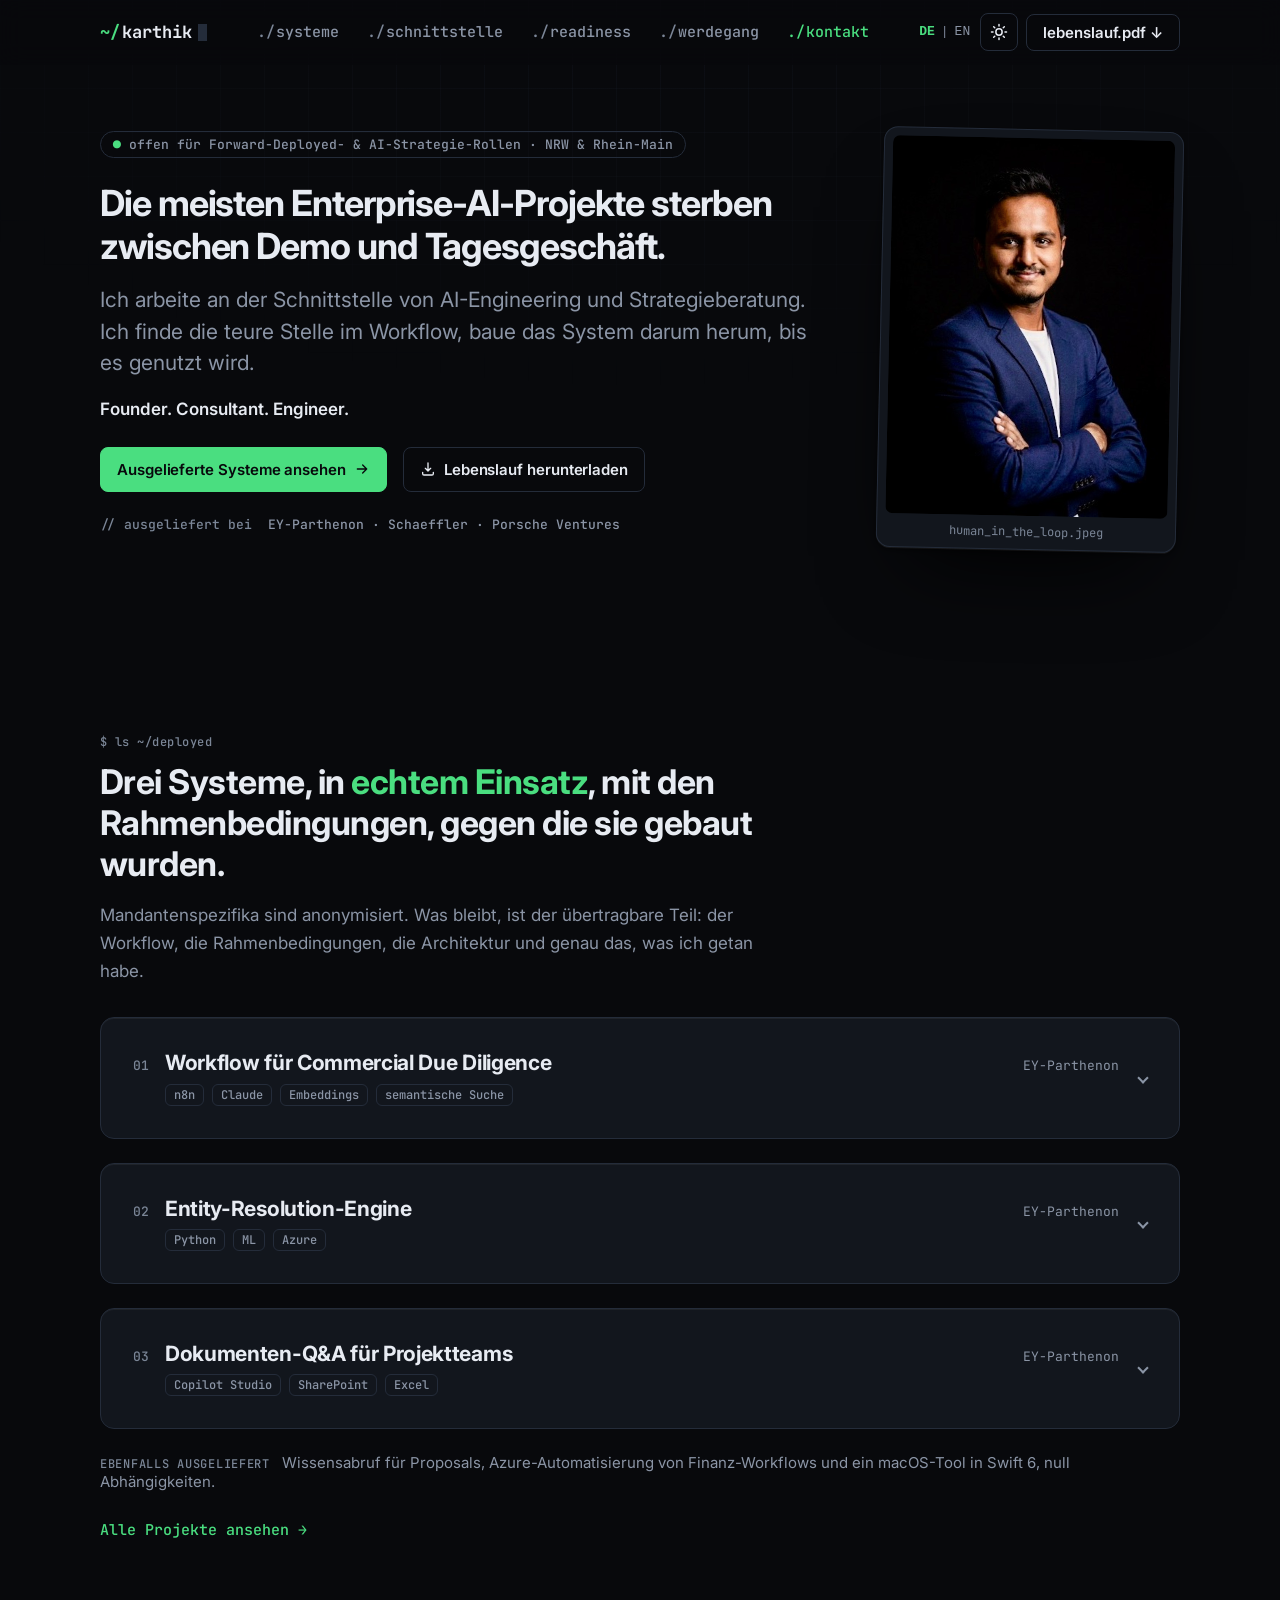
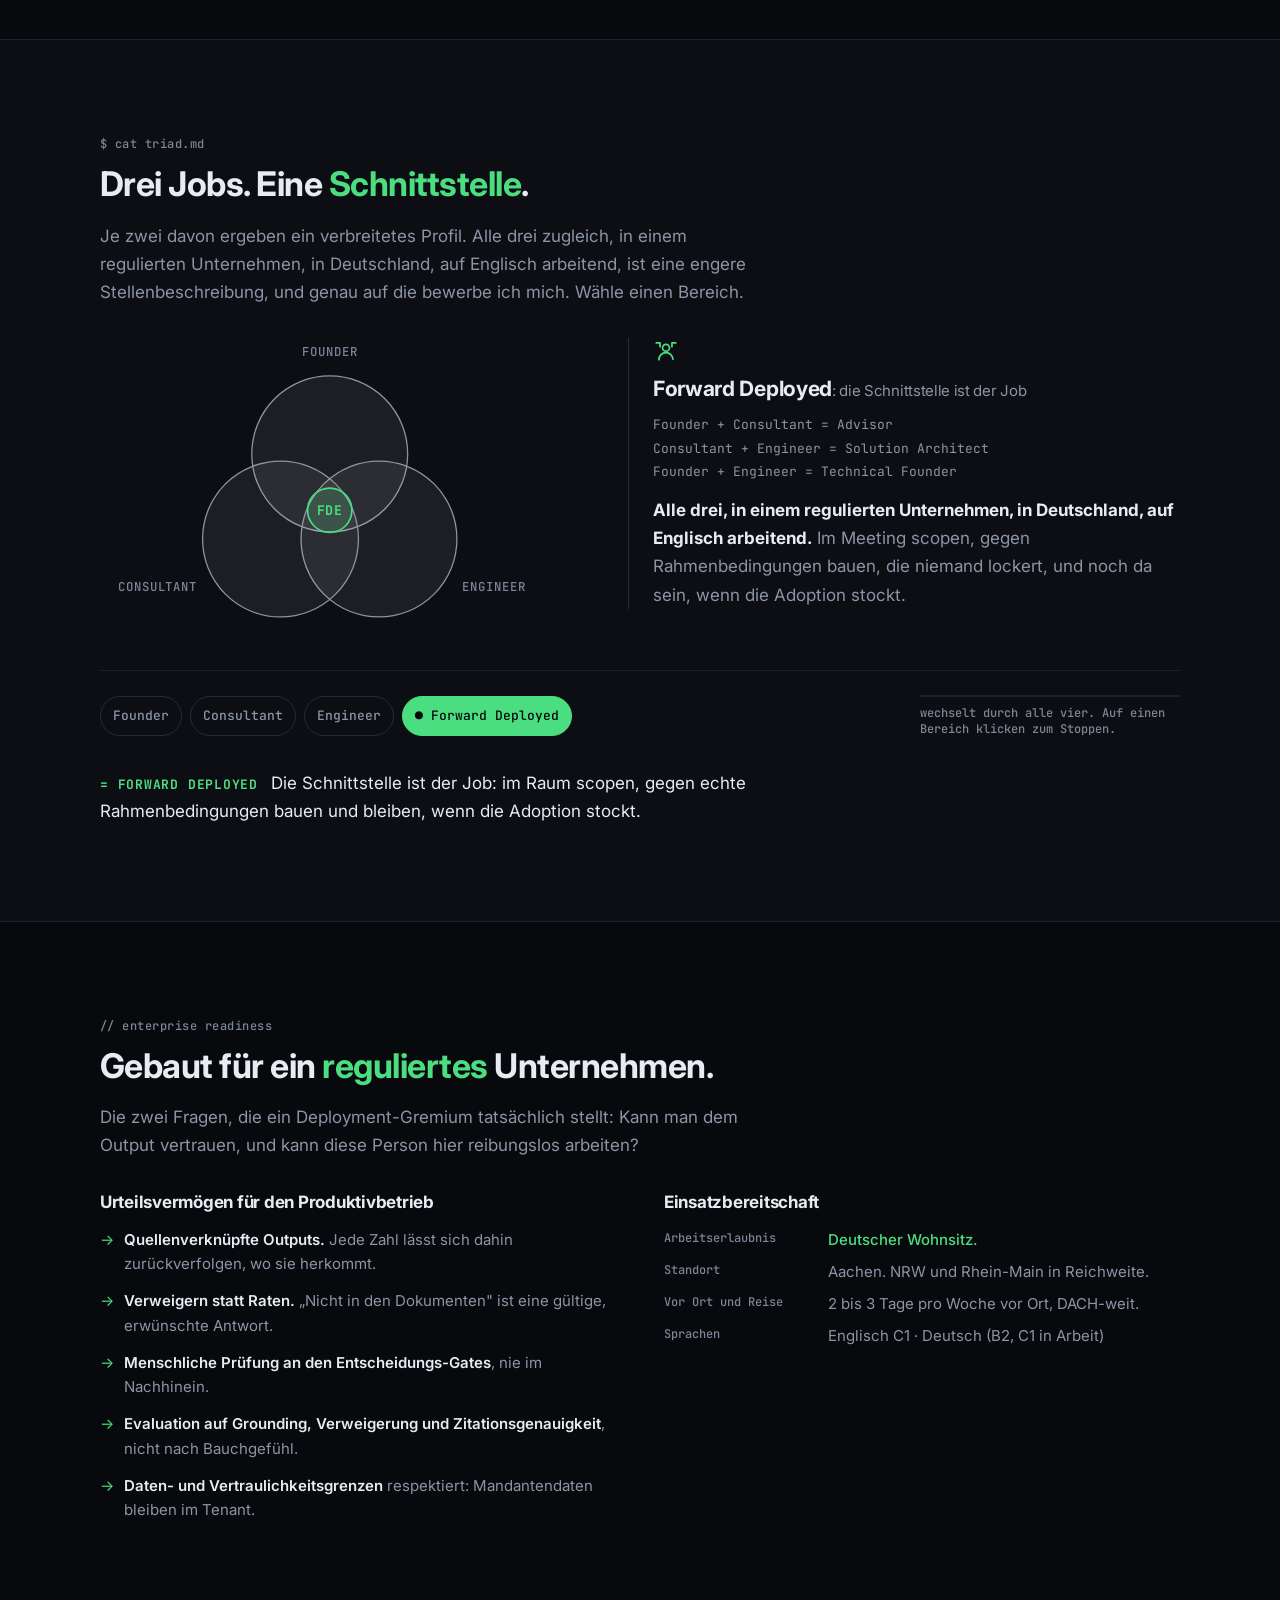
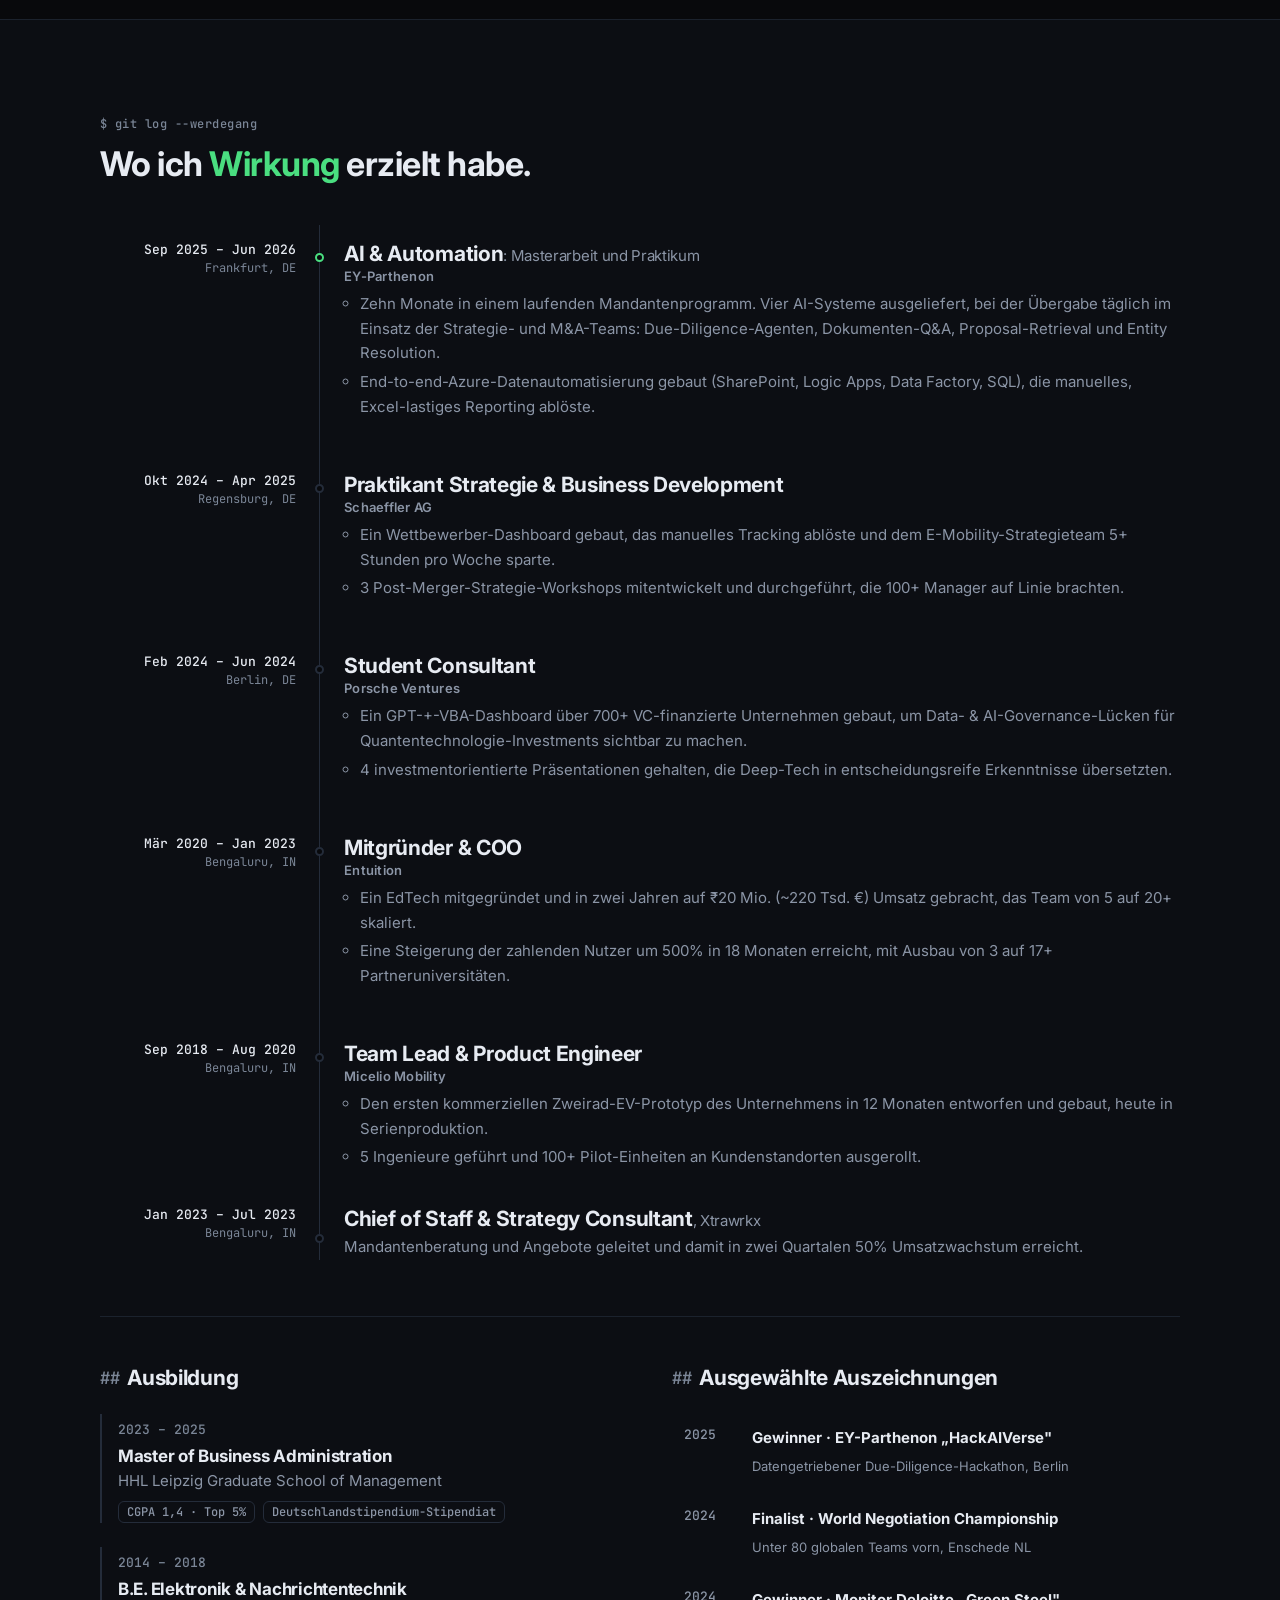
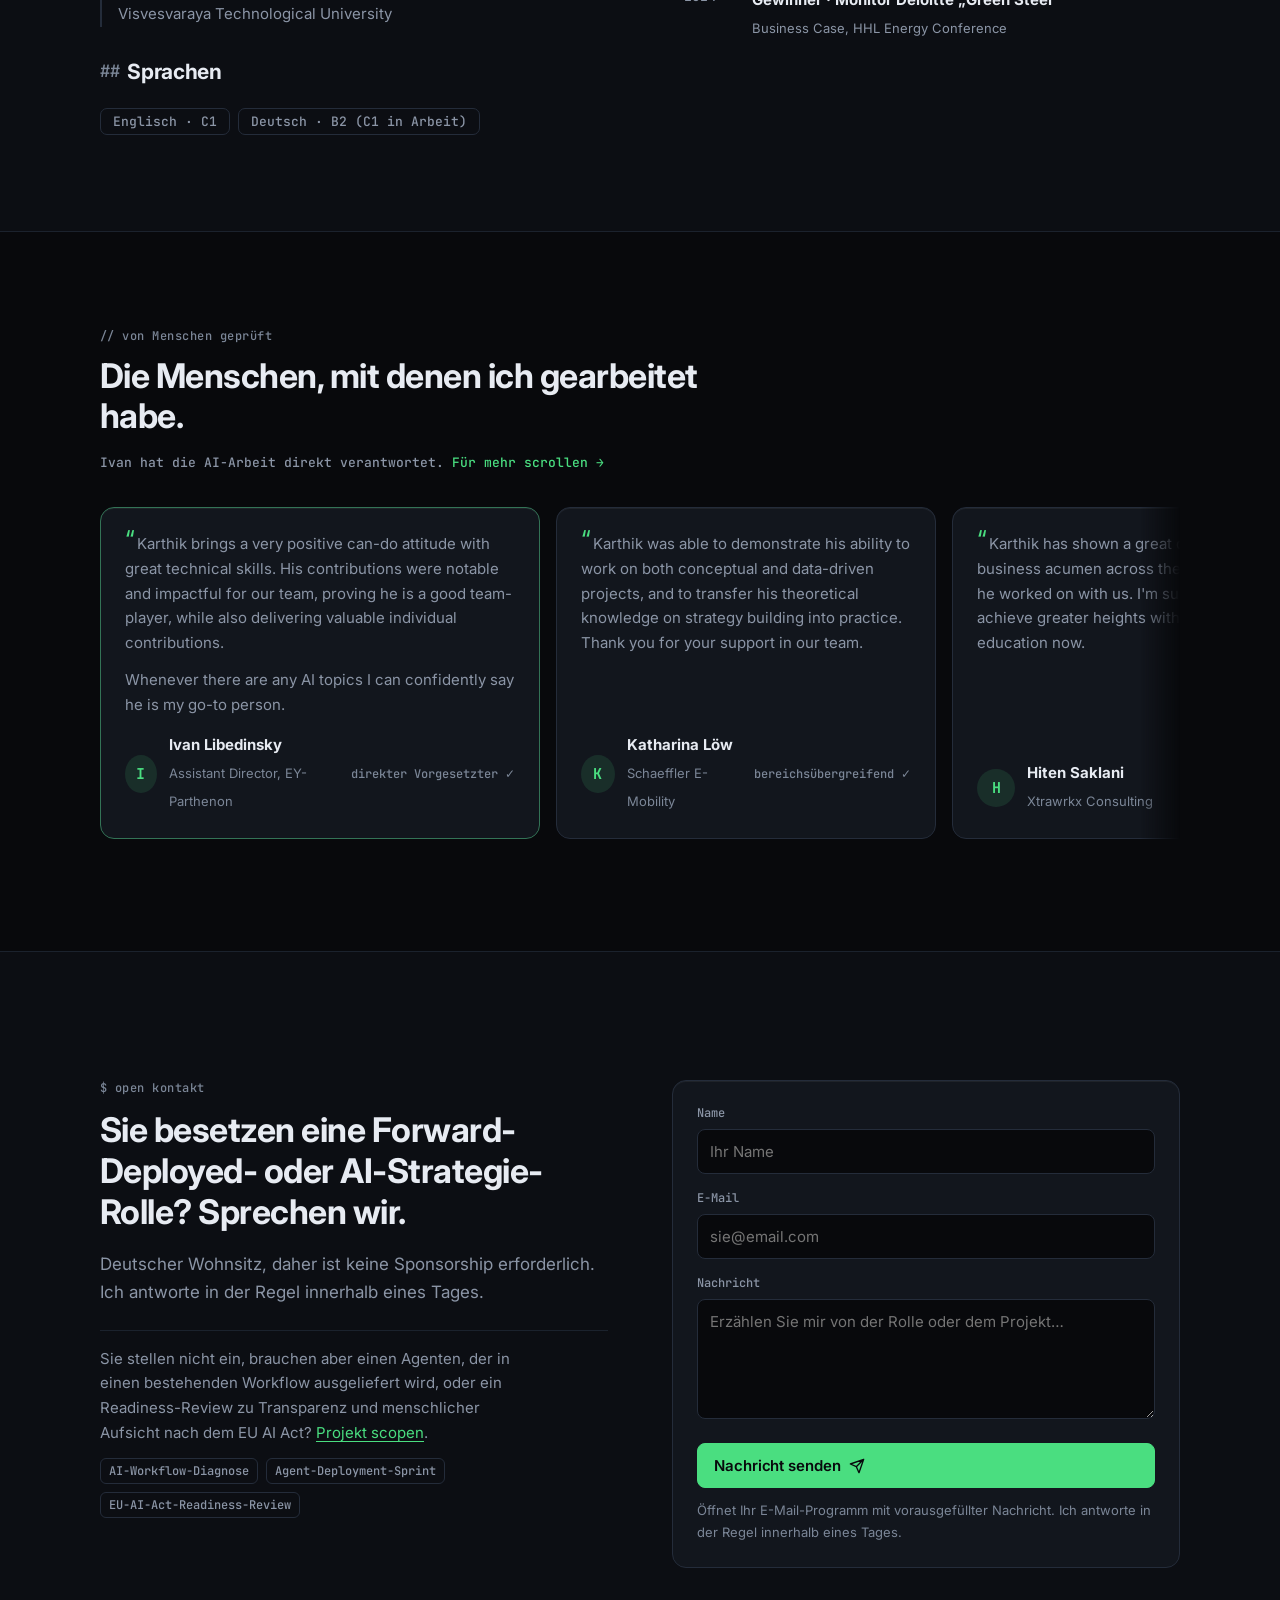
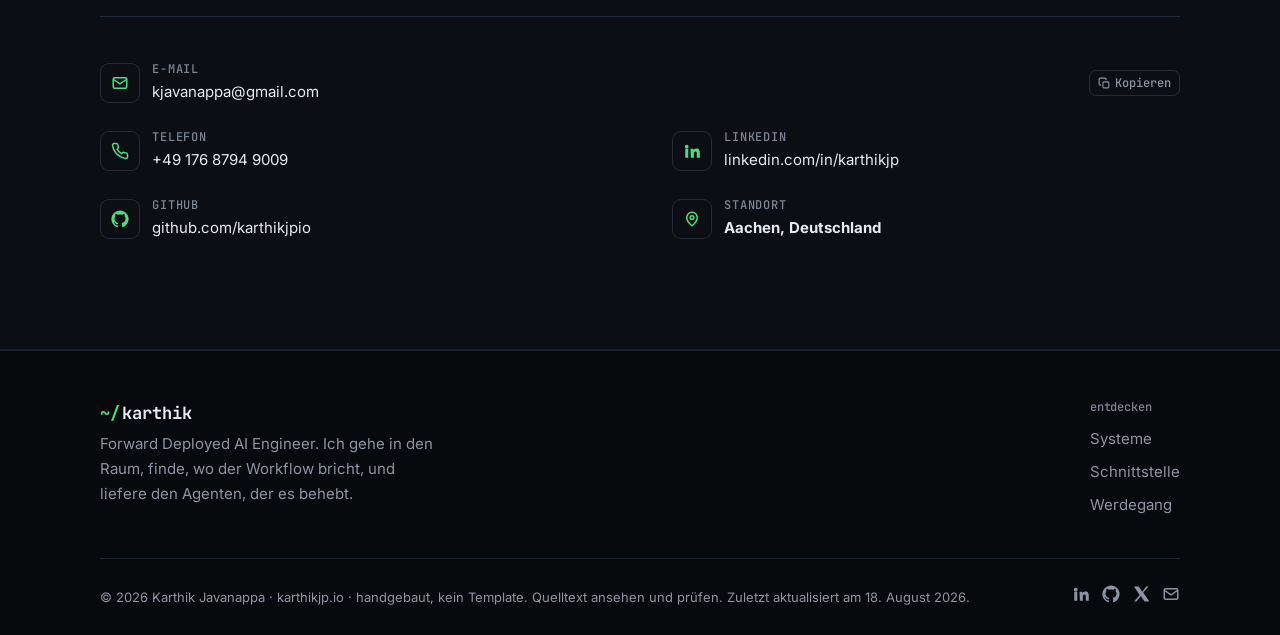
==== commit ad56c9ba: "Contact + hero refinements - Contact: drop the next-steps block, move contact details below the grid" ====
--- a/index.html
+++ b/index.html
@@ -1,17 +1,21 @@
 <!DOCTYPE html>
-<html lang="en" data-theme="dark">
+<html lang="de" data-theme="dark">
 <head>
   <meta charset="UTF-8" />
   <meta name="viewport" content="width=device-width, initial-scale=1.0" />
   <title>Karthik Javanappa · Forward Deployed AI Engineer</title>
-  <meta name="description" content="I work in the overlap between AI engineering and strategy consulting. Four AI systems shipped for EY-Parthenon strategy and M&A teams: due diligence, entity resolution, document Q&A. Founder, consultant, engineer." />
+  <meta name="description" content="Ich arbeite an der Schnittstelle von AI-Engineering und Strategieberatung. Vier AI-Systeme für die Strategie- und M&A-Teams von EY-Parthenon ausgeliefert: Due Diligence, Entity Resolution, Dokumenten-Q&A. Founder, Consultant, Engineer." />
   <meta name="author" content="Karthik Javanappa" />
   <link rel="canonical" href="https://karthikjp.io/" />
+
+  <link rel="alternate" hreflang="de" href="https://karthikjp.io/" />
+  <link rel="alternate" hreflang="en" href="https://karthikjp.io/en/" />
+  <link rel="alternate" hreflang="x-default" href="https://karthikjp.io/" />
 
   <!-- Open Graph -->
   <meta property="og:type" content="website" />
   <meta property="og:title" content="Karthik Javanappa · Forward Deployed AI Engineer" />
-  <meta property="og:description" content="Most enterprise AI dies between the demo and the day job. I find the expensive part of the workflow, build the system around it, and stay until people use it. Four AI systems shipped for strategy and M&A teams." />
+  <meta property="og:description" content="Die meisten Enterprise-AI-Projekte sterben zwischen Demo und Tagesgeschäft. Ich finde die teure Stelle im Workflow, baue das System darum herum und bleibe, bis es wirklich genutzt wird. Vier AI-Systeme für Strategie- und M&A-Teams ausgeliefert." />
   <meta property="og:url" content="https://karthikjp.io/" />
   <meta property="og:image" content="https://karthikjp.io/assets/img/Portrait.jpeg" />
   <meta name="twitter:card" content="summary_large_image" />
@@ -28,7 +32,7 @@
        ended up showing fresh HTML with the pre-fix layout: new markup, old rules.
        The HTML itself revalidates, so bumping this token is what pulls new assets.
        BUMP IT ON EVERY DEPLOY that touches styles.css or main.js. -->
-  <link rel="stylesheet" href="assets/css/styles.css?v=20260813a" />
+  <link rel="stylesheet" href="assets/css/styles.css?v=20260818b" />
 
   <!-- theme before first paint. main.js runs after the body, which meant a
        returning light-theme visitor got a dark flash. Same try/catch as there. -->
@@ -43,7 +47,7 @@
     "@type": "Person",
     "name": "Karthik Javanappa",
     "jobTitle": "Forward Deployed AI Engineer",
-    "description": "I work in the overlap between AI engineering and strategy consulting: I find the expensive part of the workflow, build the system around it, and stay until people use it. Founder, consultant, engineer.",
+    "description": "Ich arbeite an der Schnittstelle von AI-Engineering und Strategieberatung: Ich finde die teure Stelle im Workflow, baue das System darum herum und bleibe, bis es genutzt wird. Founder, Consultant, Engineer.",
     "url": "https://karthikjp.io",
     "image": "https://karthikjp.io/assets/img/Portrait.jpeg",
     "email": "kjavanappa@gmail.com",
@@ -60,25 +64,31 @@
   <!-- ===================== NAV ===================== -->
   <header class="nav" id="nav">
     <div class="container nav-inner">
-      <a href="#home" class="brand" aria-label="Karthik Javanappa, home">
+      <a href="#home" class="brand" aria-label="Karthik Javanappa, Startseite">
         <span class="prompt" aria-hidden="true">~/</span>karthik<span class="caret" aria-hidden="true"></span>
       </a>
 
-      <nav class="nav-links" id="navLinks" aria-label="Primary">
-        <a href="#work">systems</a>
-        <a href="#overlap">overlap</a>
+      <nav class="nav-links" id="navLinks" aria-label="Primär">
+        <a href="#work">systeme</a>
+        <a href="#overlap">schnittstelle</a>
         <a href="#readiness">readiness</a>
-        <a href="#experience">experience</a>
-        <a href="#contact">contact</a>
+        <a href="#experience">werdegang</a>
+        <a href="#contact">kontakt</a>
       </nav>
 
       <div class="nav-actions">
-        <button class="icon-btn theme-toggle" id="themeToggle" aria-label="Toggle colour theme" title="Toggle theme">
+        <span class="lang-switch" aria-label="Sprache" style="display:inline-flex;align-items:center;gap:6px;font-family:var(--mono,ui-monospace,monospace);font-size:13px;margin-right:2px;">
+          <span aria-current="true" style="color:var(--accent);font-weight:600;">DE</span>
+          <span aria-hidden="true" style="color:var(--faint);">|</span>
+          <a href="en/" hreflang="en" style="color:var(--muted);text-decoration:none;">EN</a>
+        </span>
+        <button class="icon-btn theme-toggle" id="themeToggle" aria-label="Farbthema umschalten" title="Thema umschalten">
           <svg class="sun" viewBox="0 0 24 24" fill="none" stroke="currentColor" stroke-width="2" stroke-linecap="round"><circle cx="12" cy="12" r="4.2"/><path d="M12 2v2M12 20v2M4.9 4.9l1.4 1.4M17.7 17.7l1.4 1.4M2 12h2M20 12h2M4.9 19.1l1.4-1.4M17.7 6.3l1.4-1.4"/></svg>
           <svg class="moon" viewBox="0 0 24 24" fill="currentColor"><path d="M21 12.8A9 9 0 1 1 11.2 3a7 7 0 0 0 9.8 9.8z"/></svg>
         </button>
-        <a href="assets/Karthik_Javanappa_CV.pdf" class="btn btn-ghost nav-cta" download>cv.pdf ↓</a>
-        <button class="icon-btn nav-toggle" id="navToggle" aria-label="Open menu" aria-expanded="false" aria-controls="navLinks">
+        <!-- TODO: German CV PDF pending -->
+        <a href="assets/Karthik_Javanappa_CV_DE.pdf" class="btn btn-ghost nav-cta" download>lebenslauf.pdf ↓</a>
+        <button class="icon-btn nav-toggle" id="navToggle" aria-label="Menü öffnen" aria-expanded="false" aria-controls="navLinks">
           <svg viewBox="0 0 24 24" fill="none" stroke="currentColor" stroke-width="2" stroke-linecap="round"><path d="M3 6h18M3 12h18M3 18h18"/></svg>
         </button>
       </div>
@@ -91,37 +101,37 @@
       <div class="container hero-top">
         <p class="hero-avail">
           <span class="st-ok" aria-hidden="true">●</span>
-          open to forward-deployed &amp; AI strategy roles · NRW &amp; Rhine-Main · no sponsorship
+          offen für Forward-Deployed- &amp; AI-Strategie-Rollen · NRW &amp; Rhein-Main
         </p>
 
         <!-- after the pill, not before it: below 620px the float is off and DOM
              order is visual order, so leading with a portrait pushes the H1 down. -->
         <div class="hero-photo">
           <figure class="frame">
-            <img src="assets/img/Portrait.jpeg" alt="Portrait of Karthik Javanappa"
+            <img src="assets/img/Portrait.jpeg" alt="Porträt von Karthik Javanappa"
                  width="380" height="418" />
             <figcaption class="frame-tag">human_in_the_loop.jpeg</figcaption>
           </figure>
         </div>
 
-        <h1 class="hero-h1">Most enterprise AI dies between the demo and the day job.</h1>
-
-        <p class="hero-lead">I work in the overlap between AI engineering and strategy consulting. I find the expensive part of the workflow, build the system around it, and stay until people use it.</p>
-
-        <p class="hero-sub">Four AI systems shipped for strategy and M&amp;A teams. <b>Founder. Consultant. Engineer.</b></p>
+        <h1 class="hero-h1">Die meisten Enterprise-AI-Projekte sterben zwischen Demo und Tagesgeschäft.</h1>
+
+        <p class="hero-lead">Ich arbeite an der Schnittstelle von AI-Engineering und Strategieberatung. Ich finde die teure Stelle im Workflow, baue das System darum herum, bis es genutzt wird.</p>
+
+        <p class="hero-sub"><b>Founder. Consultant. Engineer.</b></p>
 
         <div class="hero-cta">
           <a href="#work" class="btn btn-primary">
-            View deployed systems
+            Ausgelieferte Systeme ansehen
             <svg viewBox="0 0 24 24" fill="none" stroke="currentColor" stroke-width="2" stroke-linecap="round" stroke-linejoin="round"><path d="M5 12h14M13 6l6 6-6 6"/></svg>
           </a>
-          <a href="assets/Karthik_Javanappa_CV.pdf" class="btn btn-ghost btn-dl" download>
+          <a href="assets/Karthik_Javanappa_CV_DE.pdf" class="btn btn-ghost btn-dl" download>
             <svg viewBox="0 0 24 24" fill="none" stroke="currentColor" stroke-width="2" stroke-linecap="round" stroke-linejoin="round"><path d="M12 3v12m0 0l-4-4m4 4l4-4M4 17v2a2 2 0 0 0 2 2h12a2 2 0 0 0 2-2v-2"/></svg>
-            Download CV
+            Lebenslauf herunterladen
           </a>
         </div>
 
-        <p class="credit"><span class="credit-lab">// shipped at</span> EY-Parthenon · Schaeffler · Porsche Ventures</p>
+        <p class="credit"><span class="credit-lab">// ausgeliefert bei</span> EY-Parthenon · Schaeffler · Porsche Ventures</p>
       </div>
     </section>
 
@@ -130,158 +140,159 @@
       <div class="container">
         <div class="section-head reveal">
           <span class="eyebrow">$ ls ~/deployed</span>
-          <h2>Three systems, in <em class="accent-text">real use</em>, with the constraints they were built against.</h2>
-          <p>Client specifics are anonymised. What is left is the part that transfers: the workflow, the constraints, the architecture, and exactly what I did.</p>
+          <h2>Drei Systeme, in <em class="accent-text">echtem Einsatz</em>, mit den Rahmenbedingungen, gegen die sie gebaut wurden.</h2>
+          <p>Mandantenspezifika sind anonymisiert. Was bleibt, ist der übertragbare Teil: der Workflow, die Rahmenbedingungen, die Architektur und genau das, was ich getan habe.</p>
         </div>
 
         <!-- ── CASE 1 ─────────────────────────────────────────────── -->
-        <article class="case reveal">
-          <header class="case-head">
+        <details class="case reveal" name="cases">
+          <summary class="case-head">
             <span class="case-num">01</span>
             <div>
-              <h3>Commercial due-diligence workflow</h3>
-              <div class="pc-tags"><span>n8n</span><span>Claude</span><span>embeddings</span><span>semantic search</span></div>
+              <h3>Workflow für Commercial Due Diligence</h3>
+              <div class="pc-tags"><span>n8n</span><span>Claude</span><span>Embeddings</span><span>semantische Suche</span></div>
             </div>
             <span class="case-env">EY-Parthenon</span>
-          </header>
+          </summary>
 
           <dl class="case-facts">
-            <div><dt>Problem</dt><dd>Commercial due diligence starts with peer and target benchmarking: repetitive, manual, and inconsistent from one analyst to the next. The same market researched twice produced two different peer sets, so partners could not defend the shortlist to a client.</dd></div>
-            <div><dt>My role</dt><dd>Scoped it with the deal team, built the n8n workflows, wired Claude reasoning to live web search and semantic matching over the reference set, and ran the handover session that put it in the team's hands.</dd></div>
+            <div><dt>Problem</dt><dd>Commercial Due Diligence beginnt mit dem Benchmarking von Peers und Targets: repetitiv, manuell und von Analyst zu Analyst uneinheitlich. Derselbe Markt zweimal recherchiert ergab zwei verschiedene Peer-Sets, sodass Partner die Shortlist gegenüber dem Mandanten nicht verteidigen konnten.</dd></div>
+            <div><dt>Meine Rolle</dt><dd>Mit dem Deal-Team gescoped, die n8n-Workflows gebaut, Claude-Reasoning an Live-Websuche und semantisches Matching über den Referenzdatensatz angebunden und die Übergabe-Session durchgeführt, die es in die Hände des Teams gab.</dd></div>
           </dl>
 
           <figure class="diag">
-            <figcaption class="diag-cap">A company blueprint drives peer discovery and scoring, narrowing a reference set of roughly 7,000 companies to a defensible shortlist of five. Every step is source-linked.</figcaption>
-            <ol class="funnel" aria-label="Due-diligence funnel: 7,000 to 5 companies">
-              <li><b>~7,000</b><small>reference set</small></li>
-              <li><b>100</b><small>blueprint match</small></li>
-              <li><b>50</b><small>peer discovery</small></li>
-              <li><b>25</b><small>scored</small></li>
-              <li class="funnel-end"><b>5</b><small>shortlist</small></li>
+            <figcaption class="diag-cap">Ein Unternehmens-Blueprint steuert Peer-Discovery und Scoring und verengt einen Referenzdatensatz von rund 7.000 Unternehmen auf eine belastbare Shortlist von fünf. Jeder Schritt ist quellenverknüpft.</figcaption>
+            <ol class="funnel" aria-label="Due-Diligence-Funnel: 7.000 auf 5 Unternehmen">
+              <li><b>~7.000</b><small>Referenzdatensatz</small></li>
+              <li><b>100</b><small>Blueprint-Match</small></li>
+              <li><b>50</b><small>Peer-Discovery</small></li>
+              <li><b>25</b><small>bewertet</small></li>
+              <li class="funnel-end"><b>5</b><small>Shortlist</small></li>
             </ol>
           </figure>
 
           <div class="ledger">
             <div class="led-col led-no">
-              <h4 class="led-title">What the room would not change</h4>
-              <ul>
-                <li>no client data leaves the tenant</li>
-                <li>output must land in the firm's template</li>
-                <li>every figure traceable to a source, or it is unusable</li>
-                <li>no new vendor onboarding</li>
+              <h4 class="led-title">Was nicht verhandelbar war</h4>
+              <ul>
+                <li>keine Mandantendaten verlassen den Tenant</li>
+                <li>Output muss in die Vorlage der Firma passen</li>
+                <li>jede Zahl auf eine Quelle rückführbar, sonst unbrauchbar</li>
+                <li>kein Onboarding neuer Anbieter</li>
               </ul>
             </div>
             <div class="led-col led-yes">
-              <h4 class="led-title">What shipped anyway</h4>
-              <ul>
-                <li>a serial funnel that scores at every gate</li>
-                <li>a source link attached to every collected metric</li>
-                <li>peer selection made explainable, not analyst-dependent</li>
-                <li>a 90-minute session that handed it over</li>
-              </ul>
-            </div>
-          </div>
-
-          <p class="case-result"><span class="res-num">under 40 min</span> Several consultant-days of peer analysis compressed to under 40 minutes. The speed was the side effect. The point was that peer selection became <b>repeatable and explainable</b> instead of analyst-dependent, which is what let partners defend the output to a client.</p>
-
-          <p class="learned"><span class="learned-lab">What I learned</span> My first design was multi-agent: agents negotiating the shortlist in parallel. It was hard to control and harder to explain. A serial funnel, one scored stage feeding the next, was slower to write and far easier to trust, audit and defend. Controllability beat cleverness.</p>
-        </article>
+              <h4 class="led-title">Was trotzdem ausgeliefert wurde</h4>
+              <ul>
+                <li>ein serieller Funnel, der an jedem Gate bewertet</li>
+                <li>ein Quell-Link an jeder erfassten Kennzahl</li>
+                <li>Peer-Auswahl erklärbar gemacht, nicht analystenabhängig</li>
+                <li>eine 90-minütige Session, die es übergab</li>
+              </ul>
+            </div>
+          </div>
+
+          <p class="case-result"><span class="res-num">unter 40 Min.</span> Mehrere Beratertage Peer-Analyse verdichtet auf unter 40 Minuten. Das Tempo war der Nebeneffekt. Der Punkt war, dass die Peer-Auswahl <b>wiederholbar und erklärbar</b> wurde statt analystenabhängig, und genau das ließ Partner den Output gegenüber dem Mandanten verteidigen.</p>
+
+          <p class="learned"><span class="learned-lab">Was ich gelernt habe</span> Mein erster Entwurf war Multi-Agent: Agenten, die die Shortlist parallel aushandeln. Schwer zu steuern und noch schwerer zu erklären. Ein serieller Funnel, bei dem eine bewertete Stufe die nächste speist, war langsamer zu schreiben und deutlich leichter zu vertrauen, zu auditieren und zu verteidigen. Steuerbarkeit schlug Cleverness.</p>
+        </details>
 
         <!-- ── CASE 2 ─────────────────────────────────────────────── -->
-        <article class="case reveal">
-          <header class="case-head">
+        <details class="case reveal" name="cases">
+          <summary class="case-head">
             <span class="case-num">02</span>
             <div>
-              <h3>Entity-resolution engine</h3>
+              <h3>Entity-Resolution-Engine</h3>
               <div class="pc-tags"><span>Python</span><span>ML</span><span>Azure</span></div>
             </div>
             <span class="case-env">EY-Parthenon</span>
-          </header>
+          </summary>
 
           <dl class="case-facts">
-            <div><dt>Problem</dt><dd>M&amp;A datasets arrive full of messy company names and unclear ownership. "Acme Corp", "ACME Corporation Ltd" and "acme inc" are one company or three depending on who cleans the sheet. Fuzzy string matching alone either merges distinct firms or splits one across spellings, and analysts lose hours reconciling it by hand.</dd></div>
-            <div><dt>My role</dt><dd>Built the pipeline in Python: the normalisation rules, the ML matcher, the web-search fallback and the review queue, then integrated it with the M&amp;A analytics that consumed the cleaned entities.</dd></div>
+            <div><dt>Problem</dt><dd>M&amp;A-Datensätze kommen voller unsauberer Firmennamen und unklarer Eigentümerstrukturen. „Acme Corp", „ACME Corporation Ltd" und „acme inc" sind ein Unternehmen oder drei, je nachdem, wer die Tabelle bereinigt. Fuzzy-String-Matching allein führt entweder eigenständige Firmen zusammen oder spaltet eine über Schreibweisen auf, und Analysten verlieren Stunden mit der Abstimmung von Hand.</dd></div>
+            <div><dt>Meine Rolle</dt><dd>Die Pipeline in Python gebaut: die Normalisierungsregeln, den ML-Matcher, den Websuche-Fallback und die Review-Queue, dann in die M&amp;A-Analytik integriert, die die bereinigten Entitäten weiterverarbeitete.</dd></div>
           </dl>
 
           <figure class="diag">
-            <figcaption class="diag-cap">Each stage only escalates what it cannot resolve, so cheap deterministic rules handle the common cases and the expensive steps run only on the long tail.</figcaption>
-            <ol class="pipe-diag" aria-label="Entity-resolution pipeline">
-              <li><b>deterministic rules</b><small>normalise, dedupe</small></li>
-              <li><b>ML matching</b><small>near-duplicates</small></li>
-              <li><b>web search</b><small>ambiguous tail</small></li>
-              <li class="pipe-review"><b>human review</b><small>the genuinely unclear</small></li>
+            <figcaption class="diag-cap">Jede Stufe eskaliert nur, was sie nicht auflösen kann, sodass günstige deterministische Regeln die häufigen Fälle abdecken und die teuren Schritte nur auf dem Long Tail laufen.</figcaption>
+            <ol class="pipe-diag" aria-label="Entity-Resolution-Pipeline">
+              <li><b>deterministische Regeln</b><small>normalisieren, entduplizieren</small></li>
+              <li><b>ML-Matching</b><small>Near-Duplicates</small></li>
+              <li><b>Websuche</b><small>mehrdeutiger Rest</small></li>
+              <li class="pipe-review"><b>menschliche Prüfung</b><small>das wirklich Unklare</small></li>
             </ol>
           </figure>
 
           <figure class="er-table">
-            <figcaption class="diag-cap">Illustrative, synthetic. Real data is confidential.</figcaption>
+            <figcaption class="diag-cap">Illustrativ, synthetisch. Echte Daten sind vertraulich.</figcaption>
             <table>
-              <thead><tr><th>raw input</th><th>resolved</th></tr></thead>
+              <thead><tr><th>Rohdaten</th><th>aufgelöst</th></tr></thead>
               <tbody>
-                <tr><td>ACME Corp. · ACME Corporation Ltd · acme inc</td><td><b>Acme Corporation Ltd</b> <span class="er-tag ok">one entity</span></td></tr>
-                <tr><td>Müller GmbH · Mueller G.m.b.H.</td><td><b>Müller GmbH</b> <span class="er-tag ok">one entity</span></td></tr>
-                <tr><td>Apex Ltd (London) · Apex Ltd (Delaware)</td><td><b>two entities</b> <span class="er-tag flag">flagged for review</span></td></tr>
+                <tr><td>ACME Corp. · ACME Corporation Ltd · acme inc</td><td><b>Acme Corporation Ltd</b> <span class="er-tag ok">eine Entität</span></td></tr>
+                <tr><td>Müller GmbH · Mueller G.m.b.H.</td><td><b>Müller GmbH</b> <span class="er-tag ok">eine Entität</span></td></tr>
+                <tr><td>Apex Ltd (London) · Apex Ltd (Delaware)</td><td><b>zwei Entitäten</b> <span class="er-tag flag">zur Prüfung markiert</span></td></tr>
               </tbody>
             </table>
           </figure>
 
-          <p class="case-result"><span class="res-num">consistency</span> Reduced manual cleansing effort and improved the consistency of entity data across M&amp;A analytics. Stated conservatively: I left before I could instrument the exact hours saved, so I will not quote a number I do not have.</p>
-
-          <p class="learned"><span class="learned-lab">What I learned</span> Deterministic rules are boring, and they are also right most of the time. Spending the ML and web-search budget only on the tail the rules could not resolve kept the pipeline fast, cheap and auditable, and kept a human on the genuinely ambiguous cases instead of rubber-stamping a model's guess.</p>
-        </article>
+          <p class="case-result"><span class="res-num">Konsistenz</span> Reduzierte den manuellen Bereinigungsaufwand und verbesserte die Konsistenz der Entitätsdaten über die M&amp;A-Analytik hinweg. Konservativ formuliert: Ich bin gegangen, bevor ich die genau eingesparten Stunden messen konnte, also nenne ich keine Zahl, die ich nicht habe.</p>
+
+          <p class="learned"><span class="learned-lab">Was ich gelernt habe</span> Deterministische Regeln sind langweilig, und sie haben meistens auch recht. Das Budget für ML und Websuche nur auf den Rest zu verwenden, den die Regeln nicht auflösen konnten, hielt die Pipeline schnell, günstig und auditierbar und ließ einen Menschen an den wirklich mehrdeutigen Fällen arbeiten, statt die Vermutung eines Modells durchzuwinken.</p>
+        </details>
 
         <!-- ── CASE 3 ─────────────────────────────────────────────── -->
-        <article class="case reveal">
-          <header class="case-head">
+        <details class="case reveal" name="cases">
+          <summary class="case-head">
             <span class="case-num">03</span>
             <div>
-              <h3>Document Q&amp;A for project teams</h3>
+              <h3>Dokumenten-Q&amp;A für Projektteams</h3>
               <div class="pc-tags"><span>Copilot Studio</span><span>SharePoint</span><span>Excel</span></div>
             </div>
             <span class="case-env">EY-Parthenon</span>
-          </header>
+          </summary>
 
           <dl class="case-facts">
-            <div><dt>Problem</dt><dd>Project teams answer long, recurring question lists against hundreds of pages of documents. It is slow, and the same question gets a different answer depending on who read which PDF.</dd></div>
-            <div><dt>My role</dt><dd>Built the Copilot Studio agent, the SharePoint upload and monitoring, the batch processing, and the write-back into the team's own spreadsheet.</dd></div>
+            <div><dt>Problem</dt><dd>Projektteams beantworten lange, wiederkehrende Fragenlisten anhand hunderter Seiten an Dokumenten. Das ist langsam, und dieselbe Frage bekommt je nachdem, wer welches PDF gelesen hat, eine andere Antwort.</dd></div>
+            <div><dt>Meine Rolle</dt><dd>Den Copilot-Studio-Agenten gebaut, den SharePoint-Upload samt Monitoring, die Batch-Verarbeitung und das Zurückschreiben in die eigene Tabelle des Teams.</dd></div>
           </dl>
 
           <figure class="diag">
-            <figcaption class="diag-cap">The answer lands in the row next to the question, with the page it came from, inside the spreadsheet the team already had open.</figcaption>
-            <ol class="flow-diag" aria-label="Document Q&amp;A flow">
-              <li><b>Excel list + PDFs</b><small>SharePoint</small></li>
-              <li><b>agent, batched</b><small>Copilot Studio</small></li>
-              <li class="flow-end"><b>row-by-row answers</b><small>page-level citations</small></li>
+            <figcaption class="diag-cap">Die Antwort landet in der Zeile neben der Frage, mit der Seite, von der sie stammt, in der Tabelle, die das Team ohnehin offen hatte.</figcaption>
+            <ol class="flow-diag" aria-label="Dokumenten-Q&amp;A-Ablauf">
+              <li><b>Excel-Liste + PDFs</b><small>SharePoint</small></li>
+              <li><b>Agent, gebatcht</b><small>Copilot Studio</small></li>
+              <li class="flow-end"><b>Antworten Zeile für Zeile</b><small>Quellenangaben je Seite</small></li>
             </ol>
           </figure>
 
           <div class="ledger">
             <div class="led-col led-no">
-              <h4 class="led-title">What the room would not change</h4>
-              <ul>
-                <li>Excel is the interface, non-negotiable</li>
-                <li>SharePoint permissions, inherited</li>
-                <li>16&nbsp;MB file cap</li>
-                <li>scanned PDFs, no text layer</li>
+              <h4 class="led-title">Was nicht verhandelbar war</h4>
+              <ul>
+                <li>Excel ist das Interface, nicht verhandelbar</li>
+                <li>SharePoint-Berechtigungen, geerbt</li>
+                <li>16&nbsp;MB Datei-Limit</li>
+                <li>gescannte PDFs, keine Textebene</li>
               </ul>
             </div>
             <div class="led-col led-yes">
-              <h4 class="led-title">What shipped anyway</h4>
-              <ul>
-                <li>answers written back row by row into their sheet</li>
-                <li>batching, so the cap stops being the blocker</li>
-                <li>page-level citations on every answer</li>
-                <li>refusal instead of guessing</li>
-              </ul>
-            </div>
-          </div>
-
-          <p class="case-result"><span class="res-num">seconds to check</span> Cut manual document review to a fraction and made it reusable across projects. Because the answer sat next to the question with its source page, a reviewer could verify it in seconds instead of re-reading the document.</p>
-
-          <p class="learned"><span class="learned-lab">What I learned</span> The client would not adopt a new interface, so the interface became the spreadsheet they already used. OCR on scanned pages stayed unreliable, and I shipped it as a known open edge rather than pretending it was solved.</p>
-        </article>
-
-        <p class="also reveal"><span class="also-lab">also shipped</span> proposal knowledge retrieval, Azure financial-workflow automation, and a Swift 6 macOS utility, zero dependencies.</p>
+              <h4 class="led-title">Was trotzdem ausgeliefert wurde</h4>
+              <ul>
+                <li>Antworten Zeile für Zeile in ihre Tabelle zurückgeschrieben</li>
+                <li>Batching, damit das Limit nicht mehr blockiert</li>
+                <li>Quellenangaben je Seite bei jeder Antwort</li>
+                <li>Verweigern statt Raten</li>
+              </ul>
+            </div>
+          </div>
+
+          <p class="case-result"><span class="res-num">Prüfung in Sekunden</span> Reduzierte die manuelle Dokumentenprüfung auf einen Bruchteil und machte sie projektübergreifend wiederverwendbar. Weil die Antwort mit ihrer Quellseite neben der Frage stand, konnte ein Prüfer sie in Sekunden verifizieren, statt das Dokument erneut zu lesen.</p>
+
+          <p class="learned"><span class="learned-lab">Was ich gelernt habe</span> Der Mandant wollte kein neues Interface übernehmen, also wurde das Interface die Tabelle, die sie ohnehin nutzten. OCR auf gescannten Seiten blieb unzuverlässig, und ich habe das als bekannte offene Kante ausgeliefert, statt so zu tun, als sei es gelöst.</p>
+        </details>
+
+        <p class="also reveal"><span class="also-lab">ebenfalls ausgeliefert</span> Wissensabruf für Proposals, Azure-Automatisierung von Finanz-Workflows und ein macOS-Tool in Swift 6, null Abhängigkeiten.</p>
+        <p class="cases-more reveal"><a class="cases-more-link" href="projekte.html">Alle Projekte ansehen &rarr;</a></p>
       </div>
     </section>
 
@@ -290,8 +301,8 @@
       <div class="container">
         <div class="section-head reveal">
           <span class="eyebrow">$ cat triad.md</span>
-          <h2>Three jobs. One <em class="accent-text">intersection</em>.</h2>
-          <p>Each pair of these is a common profile. All three at once, inside a regulated enterprise, in Germany, working in English, is a narrower job description, and it is the one I am applying for. Pick a lobe.</p>
+          <h2>Drei Jobs. Eine <em class="accent-text">Schnittstelle</em>.</h2>
+          <p>Je zwei davon ergeben ein verbreitetes Profil. Alle drei zugleich, in einem regulierten Unternehmen, in Deutschland, auf Englisch arbeitend, ist eine engere Stellenbeschreibung, und genau auf die bewerbe ich mich. Wähle einen Bereich.</p>
         </div>
 
         <!-- ===== TRIAD ====================================================
@@ -302,7 +313,7 @@
              Default is `fde`, so reduced-motion, print, no-JS and the OG
              screenshot all get the conclusion, not an empty diagram. -->
         <fieldset class="triad reveal" id="triad">
-          <legend class="sr-only">Choose a capability to see the evidence behind it</legend>
+          <legend class="sr-only">Wähle eine Fähigkeit, um die Belege dahinter zu sehen</legend>
 
           <input class="sr-only tr-in" type="radio" name="triad" id="t-f" />
           <input class="sr-only tr-in" type="radio" name="triad" id="t-c" />
@@ -329,30 +340,30 @@
 
             <article class="tp tp-f">
               <svg class="tp-glyph" viewBox="0 0 24 24" aria-hidden="true" fill="none" stroke="currentColor" stroke-width="1.6" stroke-linecap="round" stroke-linejoin="round"><path pathLength="1" d="M5 21V4"/><path pathLength="1" d="M5 4h11l-2 4 2 4H5"/></svg>
-              <h3>Founder<span>: I own the outcome</span></h3>
-              <p>Co-founded an ed-tech, ran it as COO for two years: <b>₹20M revenue</b>, team <b>5 to 20+</b>, universities <b>3 to 17</b>. Before that, Micelio Mobility's first commercial EV prototype in 12 months, <b>100+ pilot units</b> at client sites.</p>
-              <p class="tp-why">There was no escalation path. When a pilot unit failed at a client site, the person who had to be there was me.</p>
+              <h3>Founder<span>: Ich verantworte das Ergebnis</span></h3>
+              <p>Ein EdTech mitgegründet und zwei Jahre als COO geführt: <b>₹20 Mio. Umsatz</b>, Team <b>5 auf 20+</b>, Universitäten <b>3 auf 17</b>. Davor bei Micelio Mobility der erste kommerzielle EV-Prototyp in 12 Monaten, <b>100+ Pilot-Einheiten</b> an Kundenstandorten.</p>
+              <p class="tp-why">Es gab keinen Eskalationspfad. Wenn eine Pilot-Einheit an einem Kundenstandort ausfiel, war ich die Person, die vor Ort sein musste.</p>
             </article>
 
             <article class="tp tp-c">
               <svg class="tp-glyph" viewBox="0 0 24 24" aria-hidden="true" fill="none" stroke="currentColor" stroke-width="1.6" stroke-linecap="round" stroke-linejoin="round"><path pathLength="1" d="M3 6h12a2 2 0 0 1 2 2v5a2 2 0 0 1-2 2H8l-5 4z"/><path pathLength="1" d="M9 18h7l5 3v-8a2 2 0 0 0-2-2h-1"/></svg>
-              <h3>Consultant<span>: I hold the room</span></h3>
-              <p>Three post-merger workshops at Schaeffler aligning <b>100+ managers</b>. Four investment presentations at Porsche Ventures. At EY-Parthenon I <b>built the tooling the strategy and M&amp;A teams run on</b>, then trained the people who had to trust it.</p>
-              <p class="tp-why">Shipping the agent is the easy half. The hard half is a partner asking why he should defend your output to a client.</p>
+              <h3>Consultant<span>: Ich überzeuge den Raum</span></h3>
+              <p>Drei Post-Merger-Workshops bei Schaeffler, die <b>100+ Manager</b> auf Linie brachten. Vier Investment-Präsentationen bei Porsche Ventures. Bei EY-Parthenon habe ich <b>das Tooling gebaut, mit dem die Strategie- und M&amp;A-Teams arbeiten</b>, und dann die Leute geschult, die ihm vertrauen mussten.</p>
+              <p class="tp-why">Den Agenten auszuliefern ist die leichte Hälfte. Die schwere Hälfte ist ein Partner, der fragt, warum er deinen Output gegenüber einem Mandanten verteidigen sollte.</p>
             </article>
 
             <article class="tp tp-e">
               <svg class="tp-glyph" viewBox="0 0 24 24" aria-hidden="true" fill="none" stroke="currentColor" stroke-width="1.6" stroke-linecap="round" stroke-linejoin="round"><path pathLength="1" d="m8 8-4 4 4 4"/><path pathLength="1" d="m16 8 4 4-4 4"/><path pathLength="1" d="M13 6l-2 12"/></svg>
-              <h3>Engineer<span>: I write what ships</span></h3>
-              <p><b>4 AI systems in daily use</b> by EY-Parthenon strategy and M&amp;A teams at handover: n8n agent orchestration with Claude, Copilot Studio document Q&amp;A, a Python/ML entity-resolution pipeline, Azure underneath. Outside work, a macOS utility in <b>Swift 6, zero dependencies</b>.</p>
-              <p class="tp-why">I write the boring deterministic path first and spend the model budget only where it earns its keep. Cleverness that cannot be audited does not ship.</p>
+              <h3>Engineer<span>: Ich schreibe, was ausgeliefert wird</span></h3>
+              <p><b>4 AI-Systeme im täglichen Einsatz</b> der Strategie- und M&amp;A-Teams von EY-Parthenon bei der Übergabe: n8n-Agenten-Orchestrierung mit Claude, Copilot-Studio-Dokumenten-Q&amp;A, eine Python/ML-Entity-Resolution-Pipeline, Azure darunter. Außerhalb der Arbeit ein macOS-Tool in <b>Swift 6, null Abhängigkeiten</b>.</p>
+              <p class="tp-why">Ich schreibe zuerst den langweiligen deterministischen Pfad und gebe das Modell-Budget nur dort aus, wo es sich rechnet. Cleverness, die sich nicht auditieren lässt, geht nicht raus.</p>
             </article>
 
             <article class="tp tp-fde">
               <svg class="tp-glyph" viewBox="0 0 24 24" aria-hidden="true" fill="none" stroke="currentColor" stroke-width="1.6" stroke-linecap="round" stroke-linejoin="round"><circle pathLength="1" cx="12" cy="9" r="3.2"/><path pathLength="1" d="M5.5 20a6.5 6.5 0 0 1 13 0"/><path pathLength="1" d="M3 4.5h3.5V8M21 4.5h-3.5V8"/></svg>
-              <h3>Forward deployed<span>: the intersection is the job</span></h3>
-              <p class="tp-elim">Founder + Consultant = <i>advisor</i><br />Consultant + Engineer = <i>solution architect</i><br />Founder + Engineer = <i>technical founder</i></p>
-              <p><b>All three, inside a regulated enterprise, in Germany, working in English.</b> Scope it in the meeting, build it against constraints nobody will relax, still be there when adoption stalls.</p>
+              <h3>Forward Deployed<span>: die Schnittstelle ist der Job</span></h3>
+              <p class="tp-elim">Founder + Consultant = <i>Advisor</i><br />Consultant + Engineer = <i>Solution Architect</i><br />Founder + Engineer = <i>Technical Founder</i></p>
+              <p><b>Alle drei, in einem regulierten Unternehmen, in Deutschland, auf Englisch arbeitend.</b> Im Meeting scopen, gegen Rahmenbedingungen bauen, die niemand lockert, und noch da sein, wenn die Adoption stockt.</p>
             </article>
             </div>
           </div>
@@ -362,16 +373,16 @@
               <label for="t-f">Founder</label>
               <label for="t-c">Consultant</label>
               <label for="t-e">Engineer</label>
-              <label for="t-fde">● Forward deployed</label>
+              <label for="t-fde">● Forward Deployed</label>
             </div>
             <div class="triad-auto" id="triadAuto" aria-hidden="true">
               <span class="ship-bar"><i id="triadBar"></i></span>
-              <p class="triad-hint" id="triadHint">cycling all four. Click any lobe to stop.</p>
+              <p class="triad-hint" id="triadHint">wechselt durch alle vier. Auf einen Bereich klicken zum Stoppen.</p>
             </div>
           </div>
         </fieldset>
 
-        <p class="overlap-close reveal"><span class="oc-eq">= forward deployed</span> The overlap is the job: scope it in the room, build it against real constraints, and stay when adoption stalls.</p>
+        <p class="overlap-close reveal"><span class="oc-eq">= Forward Deployed</span> Die Schnittstelle ist der Job: im Raum scopen, gegen echte Rahmenbedingungen bauen und bleiben, wenn die Adoption stockt.</p>
       </div>
     </section>
 
@@ -380,28 +391,28 @@
       <div class="container">
         <div class="section-head reveal">
           <span class="eyebrow">// enterprise readiness</span>
-          <h2>Built for a <em class="accent-text">regulated</em> enterprise.</h2>
-          <p>The two questions a deployment panel actually asks: can the output be trusted, and can this person work here without friction.</p>
+          <h2>Gebaut für ein <em class="accent-text">reguliertes</em> Unternehmen.</h2>
+          <p>Die zwei Fragen, die ein Deployment-Gremium tatsächlich stellt: Kann man dem Output vertrauen, und kann diese Person hier reibungslos arbeiten?</p>
         </div>
 
         <div class="ready reveal">
           <div class="ready-col">
-            <h3 class="ready-title">Production judgment</h3>
+            <h3 class="ready-title">Urteilsvermögen für den Produktivbetrieb</h3>
             <ul class="ready-list">
-              <li><b>Source-linked outputs.</b> Every figure traces back to where it came from.</li>
-              <li><b>Refusal over guessing.</b> "Not in the documents" is a valid, wanted answer.</li>
-              <li><b>Human review at the decision gates</b>, never after the fact.</li>
-              <li><b>Evaluation on grounding, refusal and citation accuracy</b>, not on vibes.</li>
-              <li><b>Data and confidentiality boundaries</b> respected: client data stays in the tenant.</li>
+              <li><b>Quellenverknüpfte Outputs.</b> Jede Zahl lässt sich dahin zurückverfolgen, wo sie herkommt.</li>
+              <li><b>Verweigern statt Raten.</b> „Nicht in den Dokumenten" ist eine gültige, erwünschte Antwort.</li>
+              <li><b>Menschliche Prüfung an den Entscheidungs-Gates</b>, nie im Nachhinein.</li>
+              <li><b>Evaluation auf Grounding, Verweigerung und Zitationsgenauigkeit</b>, nicht nach Bauchgefühl.</li>
+              <li><b>Daten- und Vertraulichkeitsgrenzen</b> respektiert: Mandantendaten bleiben im Tenant.</li>
             </ul>
           </div>
           <div class="ready-col">
-            <h3 class="ready-title">Deployment readiness</h3>
+            <h3 class="ready-title">Einsatzbereitschaft</h3>
             <dl class="elig">
-              <div><dt>Work authorisation</dt><dd><b>German resident.</b></dd></div>
-              <div><dt>Base</dt><dd>Aachen. NRW and Rhine-Main within reach.</dd></div>
-              <div><dt>Onsite and travel</dt><dd>Comfortable 2&ndash;3 days a week onsite, across DACH.</dd></div>
-              <div><dt>Languages</dt><dd>English C1 · German B2</dd></div>
+              <div><dt>Arbeitserlaubnis</dt><dd><b>Deutscher Wohnsitz.</b></dd></div>
+              <div><dt>Standort</dt><dd>Aachen. NRW und Rhein-Main in Reichweite.</dd></div>
+              <div><dt>Vor Ort und Reise</dt><dd>2 bis 3 Tage pro Woche vor Ort, DACH-weit.</dd></div>
+              <div><dt>Sprachen</dt><dd>Englisch C1 · Deutsch (B2, C1 in Arbeit)</dd></div>
             </dl>
           </div>
         </div>
@@ -412,30 +423,30 @@
     <section class="section alt" id="experience">
       <div class="container">
         <div class="section-head reveal">
-          <span class="eyebrow">$ git log --career</span>
-          <h2>Where I've made an <em class="accent-text">impact</em>.</h2>
+          <span class="eyebrow">$ git log --werdegang</span>
+          <h2>Wo ich <em class="accent-text">Wirkung</em> erzielt habe.</h2>
         </div>
 
         <ol class="joblog reveal">
           <li class="job" id="job-ey">
             <div class="job-meta"><span class="job-date">Sep 2025 – Jun 2026</span><span class="job-loc">Frankfurt, DE</span></div>
             <div class="job-main">
-              <h3 class="job-role">AI &amp; Automation<span>: master's thesis engagement and internship</span></h3>
+              <h3 class="job-role">AI &amp; Automation<span>: Masterarbeit und Praktikum</span></h3>
               <div class="job-org">EY-Parthenon</div>
               <ul>
-                <li>Ten months on a live client programme. Shipped four AI systems in daily use by the strategy and M&amp;A teams at handover: due-diligence agents, document Q&amp;A, proposal retrieval and entity resolution.</li>
-                <li>Built end-to-end Azure data automation (SharePoint, Logic Apps, Data Factory, SQL) replacing manual, Excel-heavy reporting.</li>
+                <li>Zehn Monate in einem laufenden Mandantenprogramm. Vier AI-Systeme ausgeliefert, bei der Übergabe täglich im Einsatz der Strategie- und M&amp;A-Teams: Due-Diligence-Agenten, Dokumenten-Q&amp;A, Proposal-Retrieval und Entity Resolution.</li>
+                <li>End-to-end-Azure-Datenautomatisierung gebaut (SharePoint, Logic Apps, Data Factory, SQL), die manuelles, Excel-lastiges Reporting ablöste.</li>
               </ul>
             </div>
           </li>
           <li class="job" id="job-schaeffler">
-            <div class="job-meta"><span class="job-date">Oct 2024 – Apr 2025</span><span class="job-loc">Regensburg, DE</span></div>
+            <div class="job-meta"><span class="job-date">Okt 2024 – Apr 2025</span><span class="job-loc">Regensburg, DE</span></div>
             <div class="job-main">
-              <h3 class="job-role">Strategy &amp; Business Development Intern</h3>
+              <h3 class="job-role">Praktikant Strategie &amp; Business Development</h3>
               <div class="job-org">Schaeffler AG</div>
               <ul>
-                <li>Built a competitor dashboard that replaced manual tracking, saving the e-mobility strategy team 5+ hours a week.</li>
-                <li>Co-developed and delivered 3 post-merger strategy workshops aligning 100+ managers.</li>
+                <li>Ein Wettbewerber-Dashboard gebaut, das manuelles Tracking ablöste und dem E-Mobility-Strategieteam 5+ Stunden pro Woche sparte.</li>
+                <li>3 Post-Merger-Strategie-Workshops mitentwickelt und durchgeführt, die 100+ Manager auf Linie brachten.</li>
               </ul>
             </div>
           </li>
@@ -445,19 +456,19 @@
               <h3 class="job-role">Student Consultant</h3>
               <div class="job-org">Porsche Ventures</div>
               <ul>
-                <li>Built a GPT + VBA dashboard across 700+ VC-backed companies to surface Data &amp; AI governance gaps for quantum-technology investments.</li>
-                <li>Delivered 4 investment-facing presentations translating deep-tech into decision-ready insight.</li>
+                <li>Ein GPT-+-VBA-Dashboard über 700+ VC-finanzierte Unternehmen gebaut, um Data- &amp; AI-Governance-Lücken für Quantentechnologie-Investments sichtbar zu machen.</li>
+                <li>4 investmentorientierte Präsentationen gehalten, die Deep-Tech in entscheidungsreife Erkenntnisse übersetzten.</li>
               </ul>
             </div>
           </li>
           <li class="job" id="job-entuition">
-            <div class="job-meta"><span class="job-date">Mar 2020 – Jan 2023</span><span class="job-loc">Bengaluru, IN</span></div>
+            <div class="job-meta"><span class="job-date">Mär 2020 – Jan 2023</span><span class="job-loc">Bengaluru, IN</span></div>
             <div class="job-main">
-              <h3 class="job-role">Co-founder &amp; COO</h3>
+              <h3 class="job-role">Mitgründer &amp; COO</h3>
               <div class="job-org">Entuition</div>
               <ul>
-                <li>Co-founded an ed-tech and grew it to ₹20M (~€220K) revenue in two years, scaling the team from 5 to 20+.</li>
-                <li>Drove a 500% increase in paid users in 18 months, expanding from 3 to 17+ partner universities.</li>
+                <li>Ein EdTech mitgegründet und in zwei Jahren auf ₹20 Mio. (~220 Tsd. €) Umsatz gebracht, das Team von 5 auf 20+ skaliert.</li>
+                <li>Eine Steigerung der zahlenden Nutzer um 500% in 18 Monaten erreicht, mit Ausbau von 3 auf 17+ Partneruniversitäten.</li>
               </ul>
             </div>
           </li>
@@ -467,8 +478,8 @@
               <h3 class="job-role">Team Lead &amp; Product Engineer</h3>
               <div class="job-org">Micelio Mobility</div>
               <ul>
-                <li>Designed and built the company's first commercial two-wheeler EV prototype within 12 months, now in production.</li>
-                <li>Directed 5 engineers and managed 100+ pilot-unit deployments at client sites.</li>
+                <li>Den ersten kommerziellen Zweirad-EV-Prototyp des Unternehmens in 12 Monaten entworfen und gebaut, heute in Serienproduktion.</li>
+                <li>5 Ingenieure geführt und 100+ Pilot-Einheiten an Kundenstandorten ausgerollt.</li>
               </ul>
             </div>
           </li>
@@ -476,48 +487,48 @@
             <div class="job-meta"><span class="job-date">Jan 2023 – Jul 2023</span><span class="job-loc">Bengaluru, IN</span></div>
             <div class="job-main">
               <h3 class="job-role">Chief of Staff &amp; Strategy Consultant<span>, Xtrawrkx</span></h3>
-              <p class="job-oneline">Led client consultations and proposals into a 50% revenue increase over two quarters.</p>
+              <p class="job-oneline">Mandantenberatung und Angebote geleitet und damit in zwei Quartalen 50% Umsatzwachstum erreicht.</p>
             </div>
           </li>
         </ol>
 
         <div class="split edu-split reveal">
           <div>
-            <h3 class="block-title"><span class="bt-hash">##</span> Education</h3>
+            <h3 class="block-title"><span class="bt-hash">##</span> Ausbildung</h3>
             <div class="edu-item">
               <span class="e-date">2023 – 2025</span>
               <h4>Master of Business Administration</h4>
               <div class="e-org">HHL Leipzig Graduate School of Management</div>
               <div class="e-note">
-                <span class="pill">CGPA 1.4 · Top 5%</span>
-                <span class="pill">Deutschlandstipendium awardee</span>
+                <span class="pill">CGPA 1,4 · Top 5%</span>
+                <span class="pill">Deutschlandstipendium-Stipendiat</span>
               </div>
             </div>
             <div class="edu-item">
               <span class="e-date">2014 – 2018</span>
-              <h4>B.E. in Electronics &amp; Communication Engineering</h4>
+              <h4>B.E. Elektronik &amp; Nachrichtentechnik</h4>
               <div class="e-org">Visvesvaraya Technological University</div>
             </div>
-            <h3 class="block-title" style="margin-top:32px;"><span class="bt-hash">##</span> Languages</h3>
+            <h3 class="block-title" style="margin-top:32px;"><span class="bt-hash">##</span> Sprachen</h3>
             <div class="tag-row">
-              <span class="tag">English · C1</span>
-              <span class="tag">German · B2</span>
+              <span class="tag">Englisch · C1</span>
+              <span class="tag">Deutsch · B2 (C1 in Arbeit)</span>
             </div>
           </div>
           <div>
-            <h3 class="block-title"><span class="bt-hash">##</span> Selected recognition</h3>
+            <h3 class="block-title"><span class="bt-hash">##</span> Ausgewählte Auszeichnungen</h3>
             <div class="awards-list">
               <div class="award">
                 <span class="a-yr">2025</span>
-                <div><b>Winner · EY-Parthenon "HackAIVerse"</b><span>Data-driven due-diligence hackathon, Berlin</span></div>
+                <div><b>Gewinner · EY-Parthenon „HackAIVerse"</b><span>Datengetriebener Due-Diligence-Hackathon, Berlin</span></div>
               </div>
               <div class="award">
                 <span class="a-yr">2024</span>
-                <div><b>Finalist · World Negotiation Championship</b><span>Top of 80 global teams, Enschede NL</span></div>
+                <div><b>Finalist · World Negotiation Championship</b><span>Unter 80 globalen Teams vorn, Enschede NL</span></div>
               </div>
               <div class="award">
                 <span class="a-yr">2024</span>
-                <div><b>Winner · Monitor Deloitte "Green Steel"</b><span>Business case, HHL Energy Conference</span></div>
+                <div><b>Gewinner · Monitor Deloitte „Green Steel"</b><span>Business Case, HHL Energy Conference</span></div>
               </div>
             </div>
           </div>
@@ -529,9 +540,9 @@
     <section class="section" id="trust">
       <div class="container">
         <div class="section-head reveal">
-          <span class="eyebrow">// reviewed by humans</span>
-          <h2>The people I worked with.</h2>
-          <p class="scroll-hint">Ivan managed the AI work directly. <span>Scroll for more &rarr;</span></p>
+          <span class="eyebrow">// von Menschen geprüft</span>
+          <h2>Die Menschen, mit denen ich gearbeitet habe.</h2>
+          <p class="scroll-hint">Ivan hat die AI-Arbeit direkt verantwortet. <span>Für mehr scrollen &rarr;</span></p>
         </div>
         <!-- A horizontal scroll strip: Ivan first and featured, the rest scroll in
              from the right. scroll-snap so each card settles, and a faded right edge
@@ -545,7 +556,7 @@
             <figcaption class="quote-who">
               <span class="av">I</span>
               <div><b>Ivan Libedinsky</b><span>Assistant Director, EY-Parthenon</span></div>
-              <span class="q-ok" aria-hidden="true">direct manager ✓</span>
+              <span class="q-ok" aria-hidden="true">direkter Vorgesetzter ✓</span>
             </figcaption>
           </figure>
           <figure class="quote-card">
@@ -553,7 +564,7 @@
             <figcaption class="quote-who">
               <span class="av">K</span>
               <div><b>Katharina Löw</b><span>Schaeffler E-Mobility</span></div>
-              <span class="q-ok" aria-hidden="true">cross-functional ✓</span>
+              <span class="q-ok" aria-hidden="true">bereichsübergreifend ✓</span>
             </figcaption>
           </figure>
           <figure class="quote-card">
@@ -561,7 +572,7 @@
             <figcaption class="quote-who">
               <span class="av">H</span>
               <div><b>Hiten Saklani</b><span>Xtrawrkx Consulting</span></div>
-              <span class="q-ok" aria-hidden="true">approved ✓</span>
+              <span class="q-ok" aria-hidden="true">bestätigt ✓</span>
             </figcaption>
           </figure>
           <figure class="quote-card">
@@ -569,7 +580,7 @@
             <figcaption class="quote-who">
               <span class="av">A</span>
               <div><b>Anand GCP</b><span>Sun Mobility</span></div>
-              <span class="q-ok" aria-hidden="true">approved ✓</span>
+              <span class="q-ok" aria-hidden="true">bestätigt ✓</span>
             </figcaption>
           </figure>
         </div>
@@ -581,46 +592,19 @@
       <div class="container">
         <div class="contact-grid">
           <div class="contact-info reveal">
-            <span class="eyebrow">$ open contact</span>
+            <span class="eyebrow">$ open kontakt</span>
             <div class="section-head" style="margin:14px 0 24px;">
-              <h2>Hiring for a forward-deployed or AI strategy role? Let's talk.</h2>
-              <p>German residence, so no sponsorship is required. I usually reply within a day.</p>
-            </div>
-            <div class="ci">
-              <span class="ci-ico"><svg viewBox="0 0 24 24" fill="none" stroke="currentColor" stroke-width="2"><rect x="3" y="5" width="18" height="14" rx="2"/><path d="m3 7 9 6 9-6"/></svg></span>
-              <div><small>Email</small><a href="mailto:kjavanappa@gmail.com">kjavanappa@gmail.com</a></div>
-              <button type="button" class="ci-copy" id="copyEmail" data-copy="kjavanappa@gmail.com" aria-label="Copy email address">
-                <svg class="ci-copy-ico" viewBox="0 0 24 24" fill="none" stroke="currentColor" stroke-width="2" stroke-linecap="round" stroke-linejoin="round"><rect x="9" y="9" width="11" height="11" rx="2"/><path d="M5 15H4a2 2 0 0 1-2-2V4a2 2 0 0 1 2-2h9a2 2 0 0 1 2 2v1"/></svg>
-                <svg class="ci-check-ico" viewBox="0 0 24 24" fill="none" stroke="currentColor" stroke-width="2.2" stroke-linecap="round" stroke-linejoin="round"><path d="M20 6 9 17l-5-5"/></svg>
-                <span class="ci-copy-label">Copy</span>
-                <span class="ci-copied">Copied</span>
-              </button>
-            </div>
-            <div class="ci">
-              <span class="ci-ico"><svg viewBox="0 0 24 24" fill="none" stroke="currentColor" stroke-width="2" stroke-linecap="round" stroke-linejoin="round"><path d="M22 16.9v3a2 2 0 0 1-2.2 2 19.8 19.8 0 0 1-8.6-3.1 19.5 19.5 0 0 1-6-6A19.8 19.8 0 0 1 2.1 4.2 2 2 0 0 1 4.1 2h3a2 2 0 0 1 2 1.7c.1.9.3 1.8.6 2.6a2 2 0 0 1-.5 2.1L8.1 9.6a16 16 0 0 0 6 6l1.2-1.2a2 2 0 0 1 2.1-.5c.8.3 1.7.5 2.6.6a2 2 0 0 1 1.7 2z"/></svg></span>
-              <div><small>Phone</small><a href="tel:+4917687949009">+49 176 8794 9009</a></div>
-            </div>
-            <div class="ci">
-              <span class="ci-ico"><svg viewBox="0 0 24 24" fill="currentColor"><path d="M4.98 3.5a2.5 2.5 0 1 1 0 5 2.5 2.5 0 0 1 0-5zM3 9h4v12H3zM10 9h3.8v1.7h.05c.53-1 1.83-2.05 3.77-2.05 4.03 0 4.78 2.65 4.78 6.1V21h-4v-5.4c0-1.3-.02-2.96-1.8-2.96-1.8 0-2.08 1.4-2.08 2.86V21h-4z"/></svg></span>
-              <div><small>LinkedIn</small><a href="https://www.linkedin.com/in/karthikjp/" target="_blank" rel="noopener">linkedin.com/in/karthikjp</a></div>
-            </div>
-            <div class="ci">
-              <span class="ci-ico"><svg viewBox="0 0 24 24" fill="currentColor"><path d="M12 .5A11.5 11.5 0 0 0 .5 12c0 5.08 3.29 9.39 7.86 10.91.58.11.79-.25.79-.56v-1.98c-3.2.7-3.87-1.54-3.87-1.54-.53-1.34-1.29-1.7-1.29-1.7-1.05-.72.08-.7.08-.7 1.16.08 1.77 1.19 1.77 1.19 1.03 1.77 2.7 1.26 3.36.96.1-.75.4-1.26.73-1.55-2.55-.29-5.24-1.28-5.24-5.69 0-1.26.45-2.29 1.19-3.1-.12-.29-.52-1.46.11-3.05 0 0 .96-.31 3.15 1.18a10.9 10.9 0 0 1 5.74 0c2.18-1.49 3.14-1.18 3.14-1.18.63 1.59.23 2.76.11 3.05.74.81 1.19 1.84 1.19 3.1 0 4.42-2.69 5.39-5.25 5.68.41.36.78 1.06.78 2.14v3.17c0 .31.21.68.8.56A11.5 11.5 0 0 0 12 .5z"/></svg></span>
-              <div><small>GitHub</small><a href="https://github.com/karthikjpio" target="_blank" rel="noopener">github.com/karthikjpio</a></div>
-            </div>
-            <div class="ci">
-              <span class="ci-ico"><svg viewBox="0 0 24 24" fill="none" stroke="currentColor" stroke-width="2" stroke-linecap="round" stroke-linejoin="round"><path d="M12 21s-7-5.6-7-11a7 7 0 0 1 14 0c0 5.4-7 11-7 11z"/><circle cx="12" cy="10" r="2.5"/></svg></span>
-              <div><small>Location</small><b>Aachen, Germany</b></div>
-            </div>
-
+              <h2>Sie besetzen eine Forward-Deployed- oder AI-Strategie-Rolle? Sprechen wir.</h2>
+              <p>Deutscher Wohnsitz, daher ist keine Sponsorship erforderlich. Ich antworte in der Regel innerhalb eines Tages.</p>
+            </div>
             <!-- Track C. Deliberately quiet and below the hiring path: a hire-me page
                  that also sells day rates reads like someone who will leave for them. -->
             <div class="ci-aside">
-              <p>Not hiring, but need an agent shipped inside an existing workflow, or an EU AI Act transparency and human-oversight readiness review? <a href="mailto:kjavanappa@gmail.com?subject=Scoping%20a%20project">Scope a project</a>.</p>
+              <p>Sie stellen nicht ein, brauchen aber einen Agenten, der in einen bestehenden Workflow ausgeliefert wird, oder ein Readiness-Review zu Transparenz und menschlicher Aufsicht nach dem EU AI Act? <a href="mailto:kjavanappa@gmail.com?subject=Projekt%20scopen">Projekt scopen</a>.</p>
               <ul class="svc">
-                <li>AI workflow diagnostic</li>
-                <li>Agent deployment sprint</li>
-                <li>EU AI Act readiness review</li>
+                <li>AI-Workflow-Diagnose</li>
+                <li>Agent-Deployment-Sprint</li>
+                <li>EU-AI-Act-Readiness-Review</li>
               </ul>
             </div>
           </div>
@@ -629,36 +613,54 @@
           <form class="contact-form" id="contactForm" novalidate>
             <div class="field">
               <label for="cf-name">Name</label>
-              <input type="text" id="cf-name" name="name" placeholder="Your name" required />
+              <input type="text" id="cf-name" name="name" placeholder="Ihr Name" required />
             </div>
             <div class="field">
-              <label for="cf-email">Email</label>
-              <input type="email" id="cf-email" name="email" placeholder="you@email.com" required />
+              <label for="cf-email">E-Mail</label>
+              <input type="email" id="cf-email" name="email" placeholder="sie@email.com" required />
             </div>
             <div class="field">
-              <label for="cf-msg">Message</label>
-              <textarea id="cf-msg" name="message" placeholder="Tell me about the role or project…" required></textarea>
+              <label for="cf-msg">Nachricht</label>
+              <textarea id="cf-msg" name="message" placeholder="Erzählen Sie mir von der Rolle oder dem Projekt…" required></textarea>
             </div>
             <button type="submit" class="btn btn-primary" style="width:100%;">
-              Send message
+              Nachricht senden
               <svg viewBox="0 0 24 24" fill="none" stroke="currentColor" stroke-width="2" stroke-linecap="round" stroke-linejoin="round"><path d="M22 2 11 13M22 2l-7 20-4-9-9-4z"/></svg>
             </button>
-            <p class="form-note" id="formNote" aria-live="polite">Opens your email app with the message pre-filled. I usually reply within a day.</p>
+            <p class="form-note" id="formNote" aria-live="polite">Öffnet Ihr E-Mail-Programm mit vorausgefüllter Nachricht. Ich antworte in der Regel innerhalb eines Tages.</p>
           </form>
-
-          <!-- fills the space beside the taller contact column, and answers the
-               reader's real next question: what happens after I write. -->
-          <div class="whatnext">
-            <p class="wn-head"><span class="wn-prompt">$</span> ./what-happens-next<span class="wn-caret" aria-hidden="true"></span></p>
-            <ul class="wn-list">
-              <li><b>You write</b> a paragraph. No cover letter, no form to fight, no ATS in the middle.</li>
-              <li><b>I reply</b> within a day, from kjavanappa@gmail.com.</li>
-              <li><b>We talk</b> for thirty minutes. If it fits I will say so, and if it does not I will say that too.</li>
-            </ul>
-          </div>
-          </div>
-        </div>
-      </div>
+          </div>
+        </div>
+      
+        <div class="contact-details">
+<div class="ci">
+              <span class="ci-ico"><svg viewBox="0 0 24 24" fill="none" stroke="currentColor" stroke-width="2"><rect x="3" y="5" width="18" height="14" rx="2"/><path d="m3 7 9 6 9-6"/></svg></span>
+              <div><small>E-Mail</small><a href="mailto:kjavanappa@gmail.com">kjavanappa@gmail.com</a></div>
+              <button type="button" class="ci-copy" id="copyEmail" data-copy="kjavanappa@gmail.com" aria-label="E-Mail-Adresse kopieren">
+                <svg class="ci-copy-ico" viewBox="0 0 24 24" fill="none" stroke="currentColor" stroke-width="2" stroke-linecap="round" stroke-linejoin="round"><rect x="9" y="9" width="11" height="11" rx="2"/><path d="M5 15H4a2 2 0 0 1-2-2V4a2 2 0 0 1 2-2h9a2 2 0 0 1 2 2v1"/></svg>
+                <svg class="ci-check-ico" viewBox="0 0 24 24" fill="none" stroke="currentColor" stroke-width="2.2" stroke-linecap="round" stroke-linejoin="round"><path d="M20 6 9 17l-5-5"/></svg>
+                <span class="ci-copy-label">Kopieren</span>
+                <span class="ci-copied">Kopiert</span>
+              </button>
+            </div>
+            <div class="ci">
+              <span class="ci-ico"><svg viewBox="0 0 24 24" fill="none" stroke="currentColor" stroke-width="2" stroke-linecap="round" stroke-linejoin="round"><path d="M22 16.9v3a2 2 0 0 1-2.2 2 19.8 19.8 0 0 1-8.6-3.1 19.5 19.5 0 0 1-6-6A19.8 19.8 0 0 1 2.1 4.2 2 2 0 0 1 4.1 2h3a2 2 0 0 1 2 1.7c.1.9.3 1.8.6 2.6a2 2 0 0 1-.5 2.1L8.1 9.6a16 16 0 0 0 6 6l1.2-1.2a2 2 0 0 1 2.1-.5c.8.3 1.7.5 2.6.6a2 2 0 0 1 1.7 2z"/></svg></span>
+              <div><small>Telefon</small><a href="tel:+4917687949009">+49 176 8794 9009</a></div>
+            </div>
+            <div class="ci">
+              <span class="ci-ico"><svg viewBox="0 0 24 24" fill="currentColor"><path d="M4.98 3.5a2.5 2.5 0 1 1 0 5 2.5 2.5 0 0 1 0-5zM3 9h4v12H3zM10 9h3.8v1.7h.05c.53-1 1.83-2.05 3.77-2.05 4.03 0 4.78 2.65 4.78 6.1V21h-4v-5.4c0-1.3-.02-2.96-1.8-2.96-1.8 0-2.08 1.4-2.08 2.86V21h-4z"/></svg></span>
+              <div><small>LinkedIn</small><a href="https://www.linkedin.com/in/karthikjp/" target="_blank" rel="noopener">linkedin.com/in/karthikjp</a></div>
+            </div>
+            <div class="ci">
+              <span class="ci-ico"><svg viewBox="0 0 24 24" fill="currentColor"><path d="M12 .5A11.5 11.5 0 0 0 .5 12c0 5.08 3.29 9.39 7.86 10.91.58.11.79-.25.79-.56v-1.98c-3.2.7-3.87-1.54-3.87-1.54-.53-1.34-1.29-1.7-1.29-1.7-1.05-.72.08-.7.08-.7 1.16.08 1.77 1.19 1.77 1.19 1.03 1.77 2.7 1.26 3.36.96.1-.75.4-1.26.73-1.55-2.55-.29-5.24-1.28-5.24-5.69 0-1.26.45-2.29 1.19-3.1-.12-.29-.52-1.46.11-3.05 0 0 .96-.31 3.15 1.18a10.9 10.9 0 0 1 5.74 0c2.18-1.49 3.14-1.18 3.14-1.18.63 1.59.23 2.76.11 3.05.74.81 1.19 1.84 1.19 3.1 0 4.42-2.69 5.39-5.25 5.68.41.36.78 1.06.78 2.14v3.17c0 .31.21.68.8.56A11.5 11.5 0 0 0 12 .5z"/></svg></span>
+              <div><small>GitHub</small><a href="https://github.com/karthikjpio" target="_blank" rel="noopener">github.com/karthikjpio</a></div>
+            </div>
+            <div class="ci">
+              <span class="ci-ico"><svg viewBox="0 0 24 24" fill="none" stroke="currentColor" stroke-width="2" stroke-linecap="round" stroke-linejoin="round"><path d="M12 21s-7-5.6-7-11a7 7 0 0 1 14 0c0 5.4-7 11-7 11z"/><circle cx="12" cy="10" r="2.5"/></svg></span>
+              <div><small>Standort</small><b>Aachen, Deutschland</b></div>
+            </div>
+        </div>
+</div>
     </section>
   </main>
 
@@ -668,41 +670,33 @@
       <div class="footer-top">
         <div class="footer-brand">
           <a href="#home" class="brand"><span class="prompt" aria-hidden="true">~/</span>karthik</a>
-          <p>Forward deployed AI engineer. I go into the room, find where the workflow breaks, and ship the agent that fixes it.</p>
+          <p>Forward Deployed AI Engineer. Ich gehe in den Raum, finde, wo der Workflow bricht, und liefere den Agenten, der es behebt.</p>
         </div>
         <div class="footer-cols">
           <div class="footer-col">
-            <h5>explore</h5>
-            <a href="#work">Systems</a>
-            <a href="#overlap">Overlap</a>
-            <a href="#experience">Experience</a>
-          </div>
-          <div class="footer-col">
-            <h5>connect</h5>
-            <a href="mailto:kjavanappa@gmail.com">Email</a>
-            <a href="https://www.linkedin.com/in/karthikjp/" target="_blank" rel="noopener">LinkedIn</a>
-            <a href="https://github.com/karthikjpio" target="_blank" rel="noopener">GitHub</a>
-            <a href="https://x.com/karthikjpio" target="_blank" rel="noopener">X</a>
-            <a href="assets/Karthik_Javanappa_CV.pdf" download>Download CV</a>
+            <h5>entdecken</h5>
+            <a href="#work">Systeme</a>
+            <a href="#overlap">Schnittstelle</a>
+            <a href="#experience">Werdegang</a>
           </div>
         </div>
       </div>
       <div class="footer-bottom">
-        <p>© <span id="year">2026</span> Karthik Javanappa · karthikjp.io · hand-built, no template. View source and check. <span class="f-upd">Last updated 13 August 2026.</span></p>
+        <p>© <span id="year">2026</span> Karthik Javanappa · karthikjp.io · handgebaut, kein Template. Quelltext ansehen und prüfen. <span class="f-upd">Zuletzt aktualisiert am 18. August 2026.</span></p>
         <div class="footer-social">
           <a href="https://www.linkedin.com/in/karthikjp/" target="_blank" rel="noopener" aria-label="LinkedIn"><svg viewBox="0 0 24 24" fill="currentColor"><path d="M4.98 3.5a2.5 2.5 0 1 1 0 5 2.5 2.5 0 0 1 0-5zM3 9h4v12H3zM10 9h3.8v1.7h.05c.53-1 1.83-2.05 3.77-2.05 4.03 0 4.78 2.65 4.78 6.1V21h-4v-5.4c0-1.3-.02-2.96-1.8-2.96-1.8 0-2.08 1.4-2.08 2.86V21h-4z"/></svg></a>
           <a href="https://github.com/karthikjpio" target="_blank" rel="noopener" aria-label="GitHub"><svg viewBox="0 0 24 24" fill="currentColor"><path d="M12 .5A11.5 11.5 0 0 0 .5 12c0 5.08 3.29 9.39 7.86 10.91.58.11.79-.25.79-.56v-1.98c-3.2.7-3.87-1.54-3.87-1.54-.53-1.34-1.29-1.7-1.29-1.7-1.05-.72.08-.7.08-.7 1.16.08 1.77 1.19 1.77 1.19 1.03 1.77 2.7 1.26 3.36.96.1-.75.4-1.26.73-1.55-2.55-.29-5.24-1.28-5.24-5.69 0-1.26.45-2.29 1.19-3.1-.12-.29-.52-1.46.11-3.05 0 0 .96-.31 3.15 1.18a10.9 10.9 0 0 1 5.74 0c2.18-1.49 3.14-1.18 3.14-1.18.63 1.59.23 2.76.11 3.05.74.81 1.19 1.84 1.19 3.1 0 4.42-2.69 5.39-5.25 5.68.41.36.78 1.06.78 2.14v3.17c0 .31.21.68.8.56A11.5 11.5 0 0 0 12 .5z"/></svg></a>
           <a href="https://x.com/karthikjpio" target="_blank" rel="noopener" aria-label="X"><svg viewBox="0 0 24 24" fill="currentColor"><path d="M18.9 2H22l-7 8 8.2 12h-6.4l-5-7.3L5.9 22H2.8l7.5-8.6L2.5 2H9l4.7 6.9z"/></svg></a>
-          <a href="mailto:kjavanappa@gmail.com" aria-label="Email"><svg viewBox="0 0 24 24" fill="none" stroke="currentColor" stroke-width="2"><rect x="3" y="5" width="18" height="14" rx="2"/><path d="m3 7 9 6 9-6"/></svg></a>
+          <a href="mailto:kjavanappa@gmail.com" aria-label="E-Mail"><svg viewBox="0 0 24 24" fill="none" stroke="currentColor" stroke-width="2"><rect x="3" y="5" width="18" height="14" rx="2"/><path d="m3 7 9 6 9-6"/></svg></a>
         </div>
       </div>
     </div>
   </footer>
 
-  <a href="#home" class="to-top" id="toTop" aria-label="Back to top">
+  <a href="#home" class="to-top" id="toTop" aria-label="Nach oben">
     <svg viewBox="0 0 24 24" fill="none" stroke="currentColor" stroke-width="2.2" stroke-linecap="round" stroke-linejoin="round"><path d="M12 19V5M5 12l7-7 7 7"/></svg>
   </a>
 
-  <script src="assets/js/main.js?v=20260813a"></script>
+  <script src="assets/js/main.js?v=20260818b"></script>
 </body>
 </html>
--- a/assets/css/styles.css
+++ b/assets/css/styles.css
@@ -199,8 +199,10 @@
 [data-theme="light"] .theme-toggle .sun { display: none; }
 [data-theme="light"] .theme-toggle .moon { display: block; }
 
-/* 820, not 800: the five links need real room. Below this the menu collapses. */
-@media (max-width: 820px) {
+/* 940: the five links plus the DE|EN switcher need real room, and the German
+   labels (schnittstelle, werdegang) are wider than the English. Below this the
+   menu collapses to the hamburger so the switcher never crowds the links. */
+@media (max-width: 940px) {
   .nav-links {
     position: absolute; top: 64px; left: 0; right: 0;
     flex-direction: column;
@@ -238,8 +240,8 @@
 
 /* The claim is the LCP element: text, not an image. */
 .hero-h1 {
-  font-size: clamp(32px, 4.8vw, 56px);
-  max-width: 19ch;
+  font-size: clamp(22px, 3.1vw, 36px);
+  max-width: 46ch;
   letter-spacing: -.03em;
   text-wrap: pretty;
   margin-bottom: 16px;
@@ -306,6 +308,43 @@
 .case-num { font: 500 13px var(--font-mono); color: var(--faint); }
 .case-head h3 { font-size: 21px; margin: 0 0 8px; }
 .case-env { margin-left: auto; font: 400 13px var(--font-mono); color: var(--muted); white-space: nowrap; }
+
+/* collapsible case studies: native <details name="cases"> = exclusive accordion, no JS */
+.case > summary.case-head {
+  cursor: pointer;
+  list-style: none;
+  margin-bottom: 0;
+  transition: margin-bottom .2s ease, color .15s ease;
+}
+.case > summary.case-head::-webkit-details-marker { display: none; }
+.case[open] > summary.case-head { margin-bottom: 24px; }
+.case > summary.case-head::after {
+  content: "";
+  align-self: center;
+  flex: none;
+  width: 8px; height: 8px;
+  margin-left: 4px;
+  border-right: 2px solid var(--muted);
+  border-bottom: 2px solid var(--muted);
+  transform: rotate(45deg);
+  transition: transform .2s ease, border-color .15s ease;
+}
+.case[open] > summary.case-head::after { transform: rotate(-135deg); }
+.case > summary.case-head:hover { color: var(--text); }
+.case > summary.case-head:hover::after { border-color: var(--accent); }
+.case > summary.case-head:focus-visible { outline: 2px solid var(--accent); outline-offset: 6px; border-radius: 4px; }
+/* pulse the chevron on collapsed cases to hint they expand */
+@keyframes case-chev-bounce { 0%, 100% { translate: 0 0; } 50% { translate: 0 3px; } }
+.case:not([open]) > summary.case-head::after { animation: case-chev-bounce 1.5s ease-in-out infinite; }
+@media (prefers-reduced-motion: reduce) { .case:not([open]) > summary.case-head::after { animation: none; } }
+/* link under the case studies to the full projects page */
+.cases-more { margin: 24px 0 0; }
+.cases-more-link {
+  display: inline-flex; align-items: center; gap: 8px;
+  font: 500 15px var(--font-mono); color: var(--accent);
+  text-decoration: none; border-bottom: 1px solid transparent; transition: border-color .15s ease;
+}
+.cases-more-link:hover { border-bottom-color: var(--accent); }
 
 .pc-tags { display: flex; flex-wrap: wrap; gap: 8px; margin: 0; }
 .pc-tags span {
@@ -704,12 +743,13 @@
   display: flex; gap: 16px;
   overflow-x: auto;
   scroll-snap-type: x mandatory;
-  padding: 4px 0 16px;
+  padding: 4px 48px 16px 0;
+  scroll-padding-inline-end: 48px;
   -webkit-overflow-scrolling: touch;
   scrollbar-width: thin;
   scrollbar-color: var(--border) transparent;
-  mask-image: linear-gradient(90deg, #000 92%, transparent);
-  -webkit-mask-image: linear-gradient(90deg, #000 92%, transparent);
+  mask-image: linear-gradient(90deg, #000 calc(100% - 40px), transparent);
+  -webkit-mask-image: linear-gradient(90deg, #000 calc(100% - 40px), transparent);
 }
 .quote-scroll::-webkit-scrollbar { height: 8px; }
 .quote-scroll::-webkit-scrollbar-thumb { background: var(--border); border-radius: 999px; }
@@ -830,27 +870,16 @@
 /* the right column stacks the form and a short terminal card, so the space beside
    the taller contact column is used for the reader's real next question */
 .contact-right { display: flex; flex-direction: column; gap: 24px; }
-.whatnext {
-  border: 1px solid var(--border);
-  border-radius: var(--radius-lg);
-  background: var(--card-2);
-  box-shadow: var(--edge);
-  padding: 24px;
-}
-.wn-head { font: 500 13px var(--font-mono); color: var(--muted); margin: 0 0 16px; }
-.wn-prompt { color: var(--accent); font-weight: 700; margin-right: 8px; }
-.wn-caret {
-  display: inline-block; width: 8px; height: 15px;
-  background: var(--accent); margin-left: 8px;
-  vertical-align: text-bottom;
-  animation: blink 1.1s step-end infinite;
-}
-@keyframes blink { 50% { opacity: 0; } }
-.wn-list { list-style: none; margin: 0; padding: 0; display: grid; gap: 12px; }
-.wn-list li { position: relative; padding-left: 24px; font-size: 15px; color: var(--muted); }
-.wn-list li::before { content: "→"; position: absolute; left: 0; color: var(--accent); }
-.wn-list li b { color: var(--text); font-weight: 600; }
-@media (prefers-reduced-motion: reduce) { .wn-caret { animation: none; } }
+/* contact details moved below the grid, two columns (email spans both, no gaps) */
+.contact-details {
+  margin-top: 48px; padding-top: 32px; border-top: 1px solid var(--border);
+  display: grid; grid-template-columns: 1fr 1fr; column-gap: 64px;
+}
+.contact-details .ci:first-child { grid-column: 1 / -1; }
+@media (max-width: 860px) {
+  .contact-details { grid-template-columns: 1fr; column-gap: 0; }
+  .contact-details .ci:first-child { grid-column: auto; }
+}
 
 /* ---------- footer ---------- */
 .footer { border-top: 1px solid var(--border-soft); padding: 48px 0 24px; background: var(--bg); }
@@ -913,6 +942,8 @@
   body { background: #fff; color: #111; font-size: 11pt; }
   .case, .ledger, .job, .tp, .quote-card, .diag { break-inside: avoid; }
   .tp { display: block !important; }   /* print every triad panel, not just the checked one */
+  .case[open] > summary.case-head::after, .case > summary.case-head::after { display: none; }  /* no chevron in print */
+  details.case > *:not(summary) { display: revert !important; }   /* print collapsed case bodies too */
   a[href^="http"]::after { content: " (" attr(href) ")"; font-size: 9pt; color: #555; }
 }
 
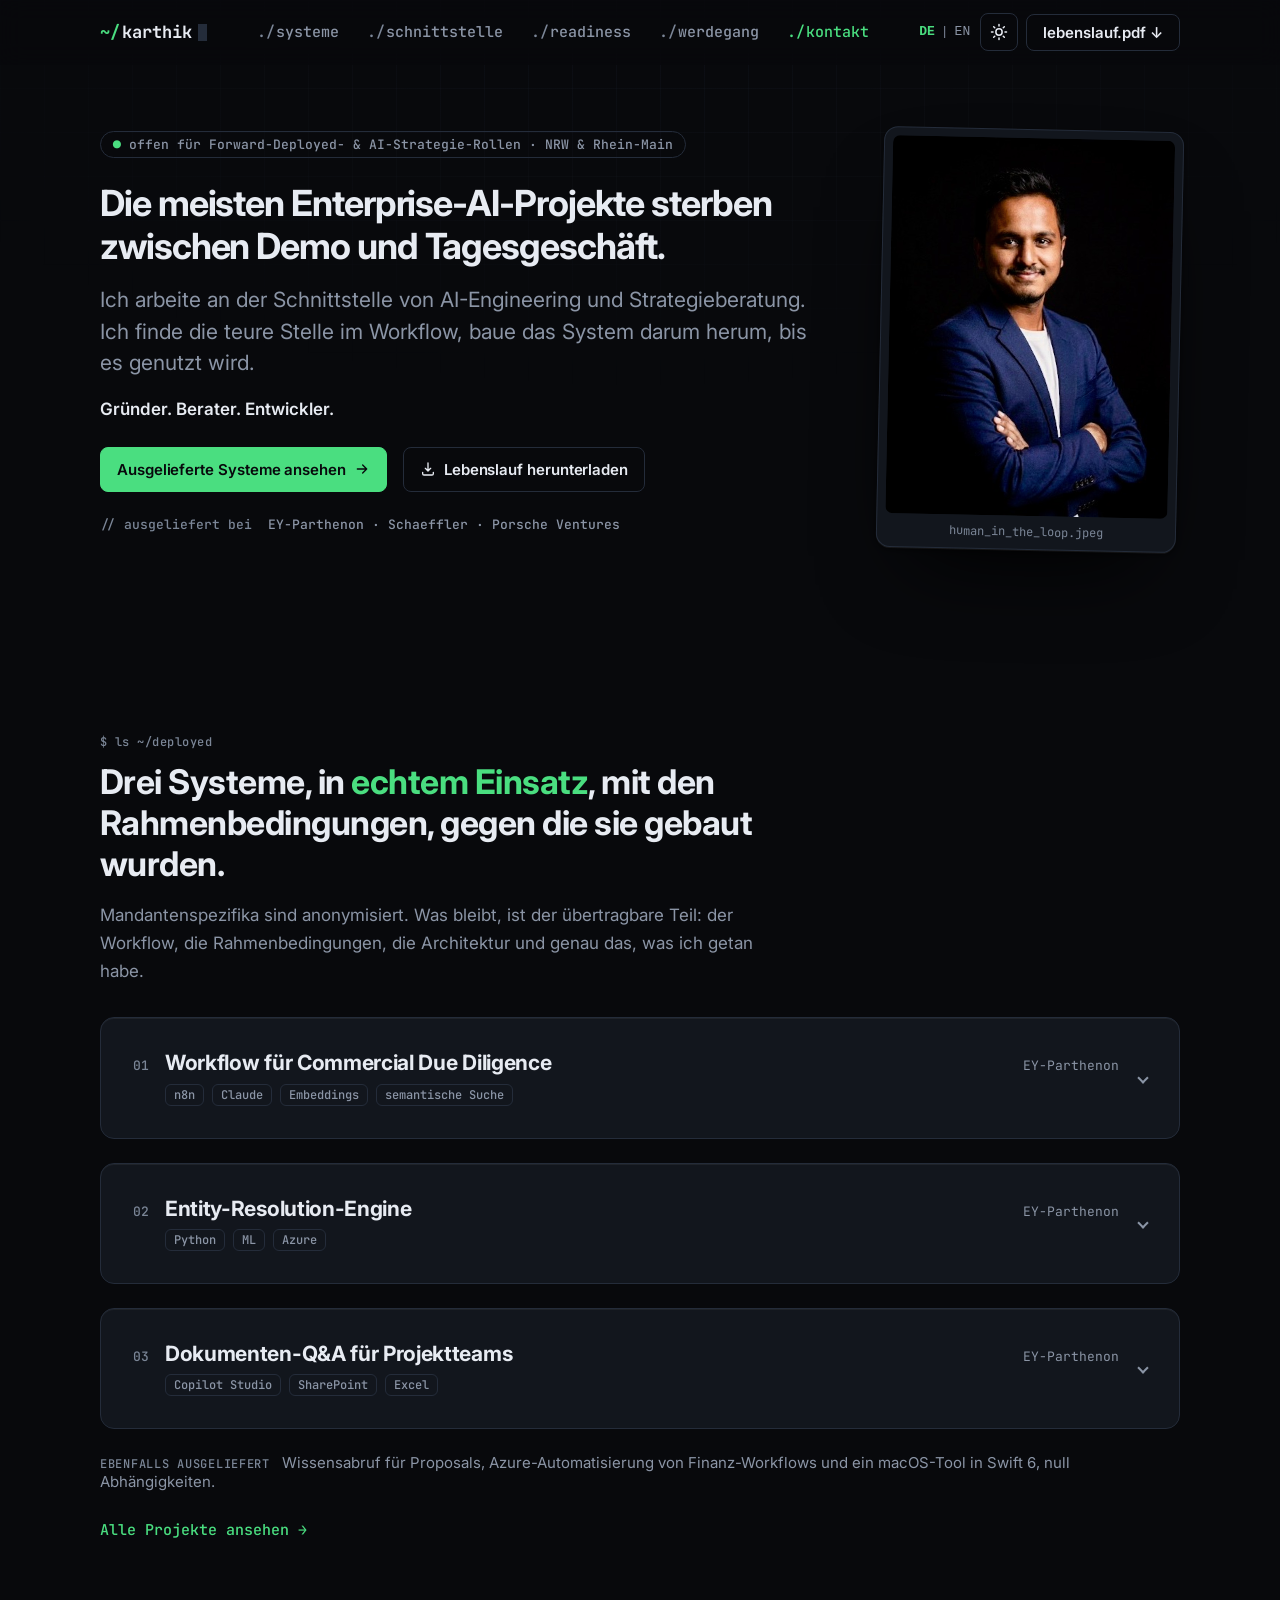
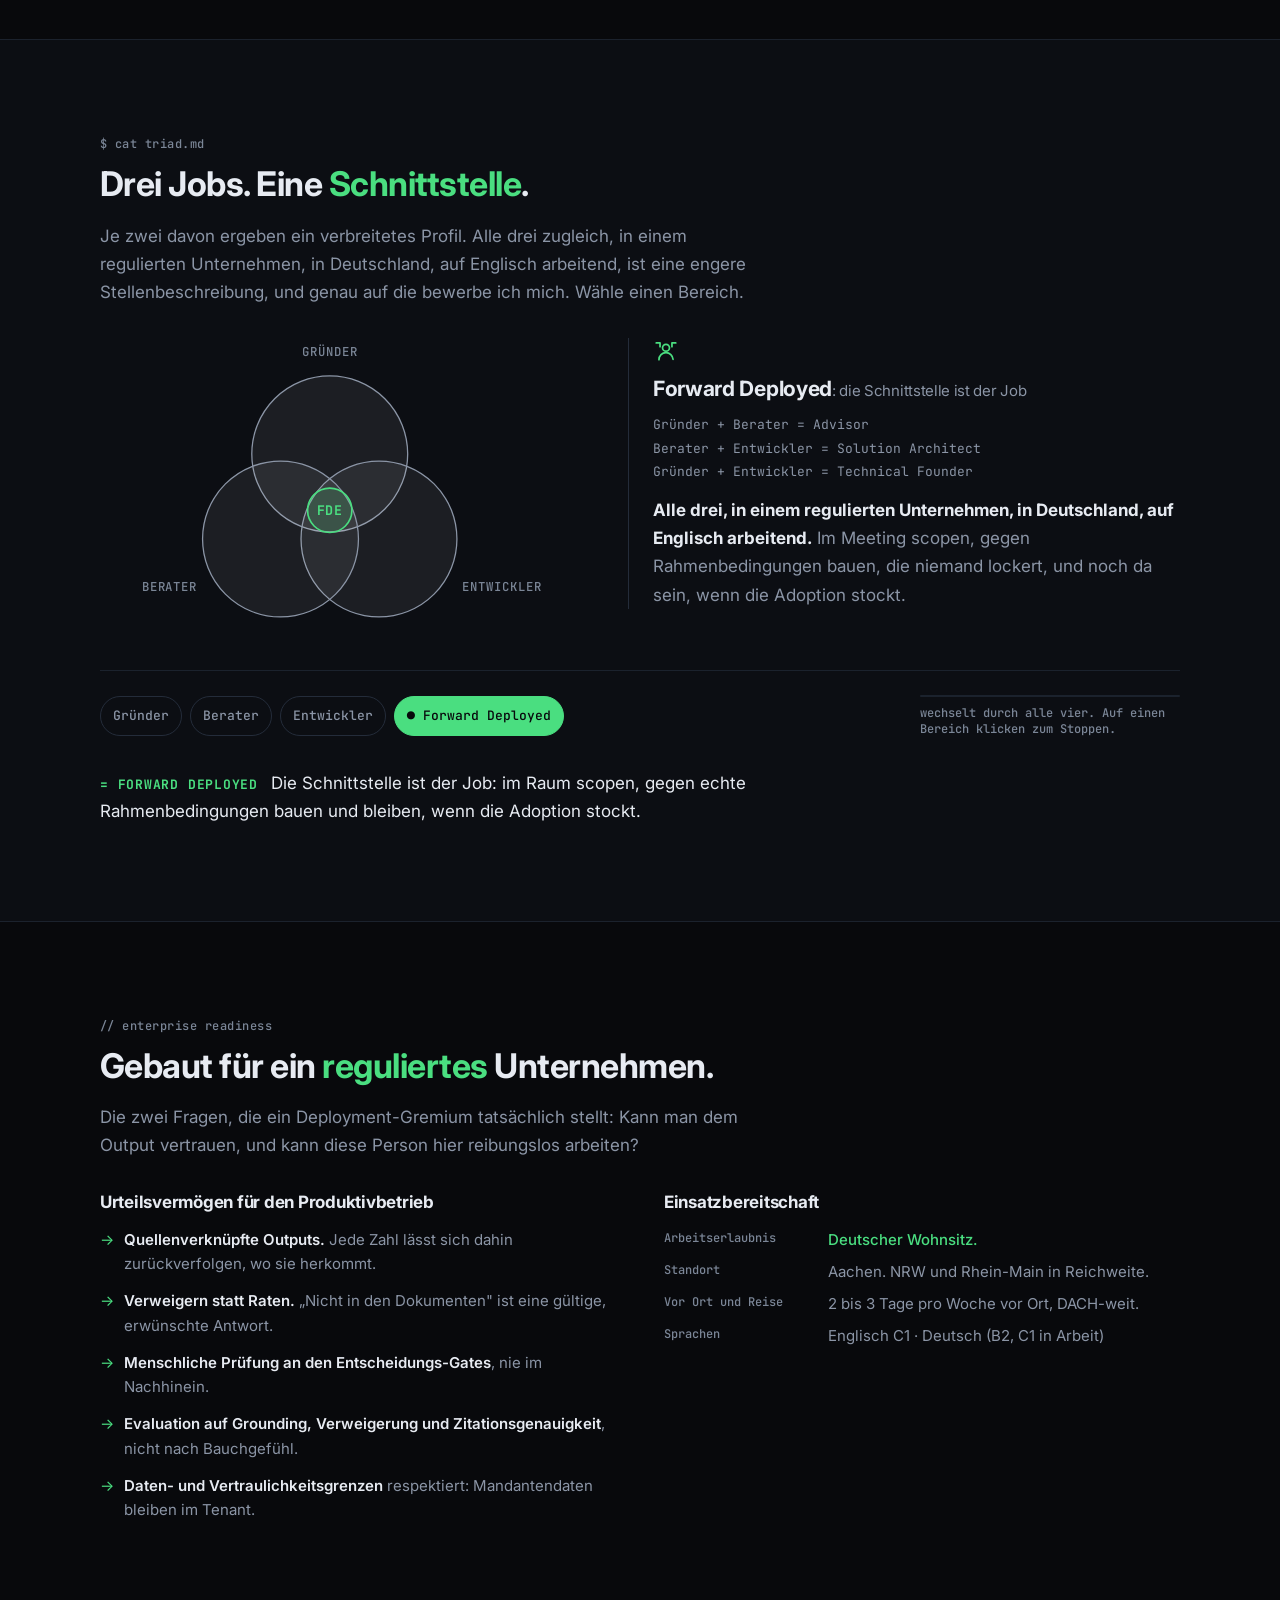
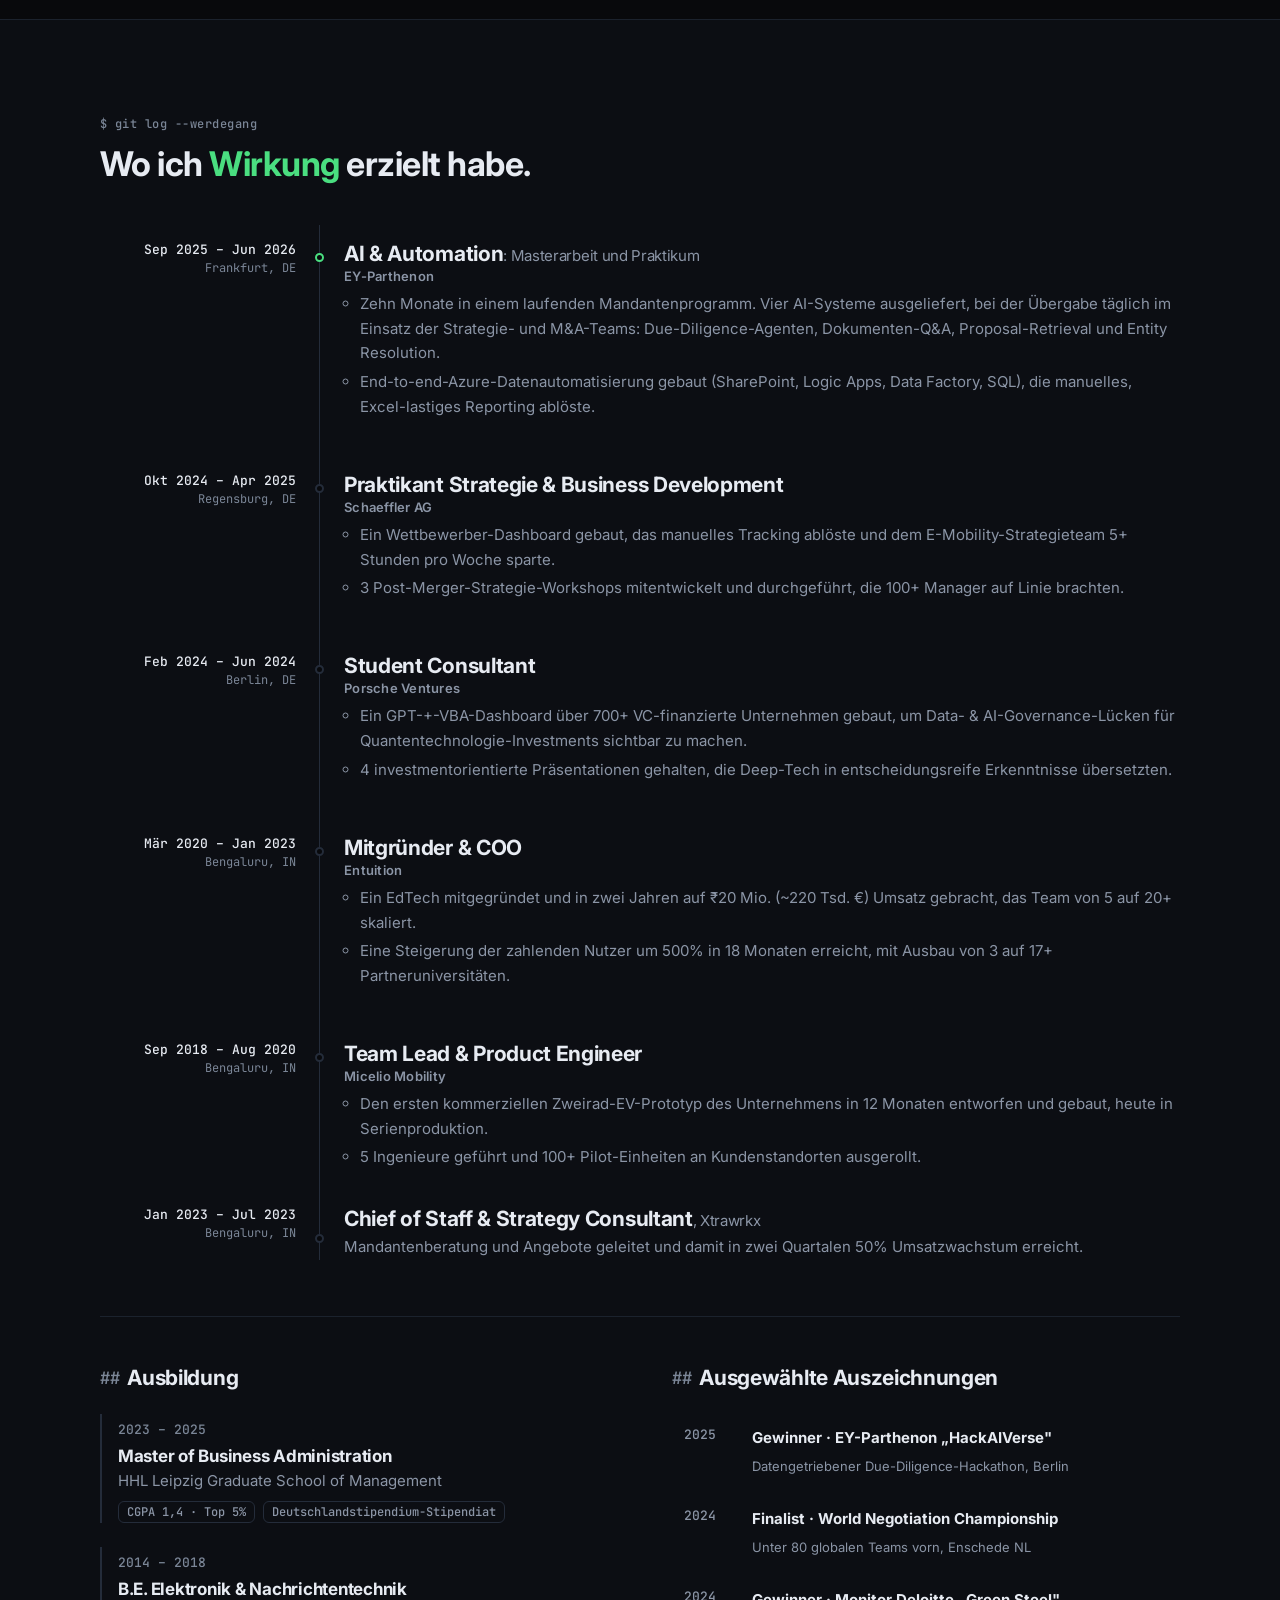
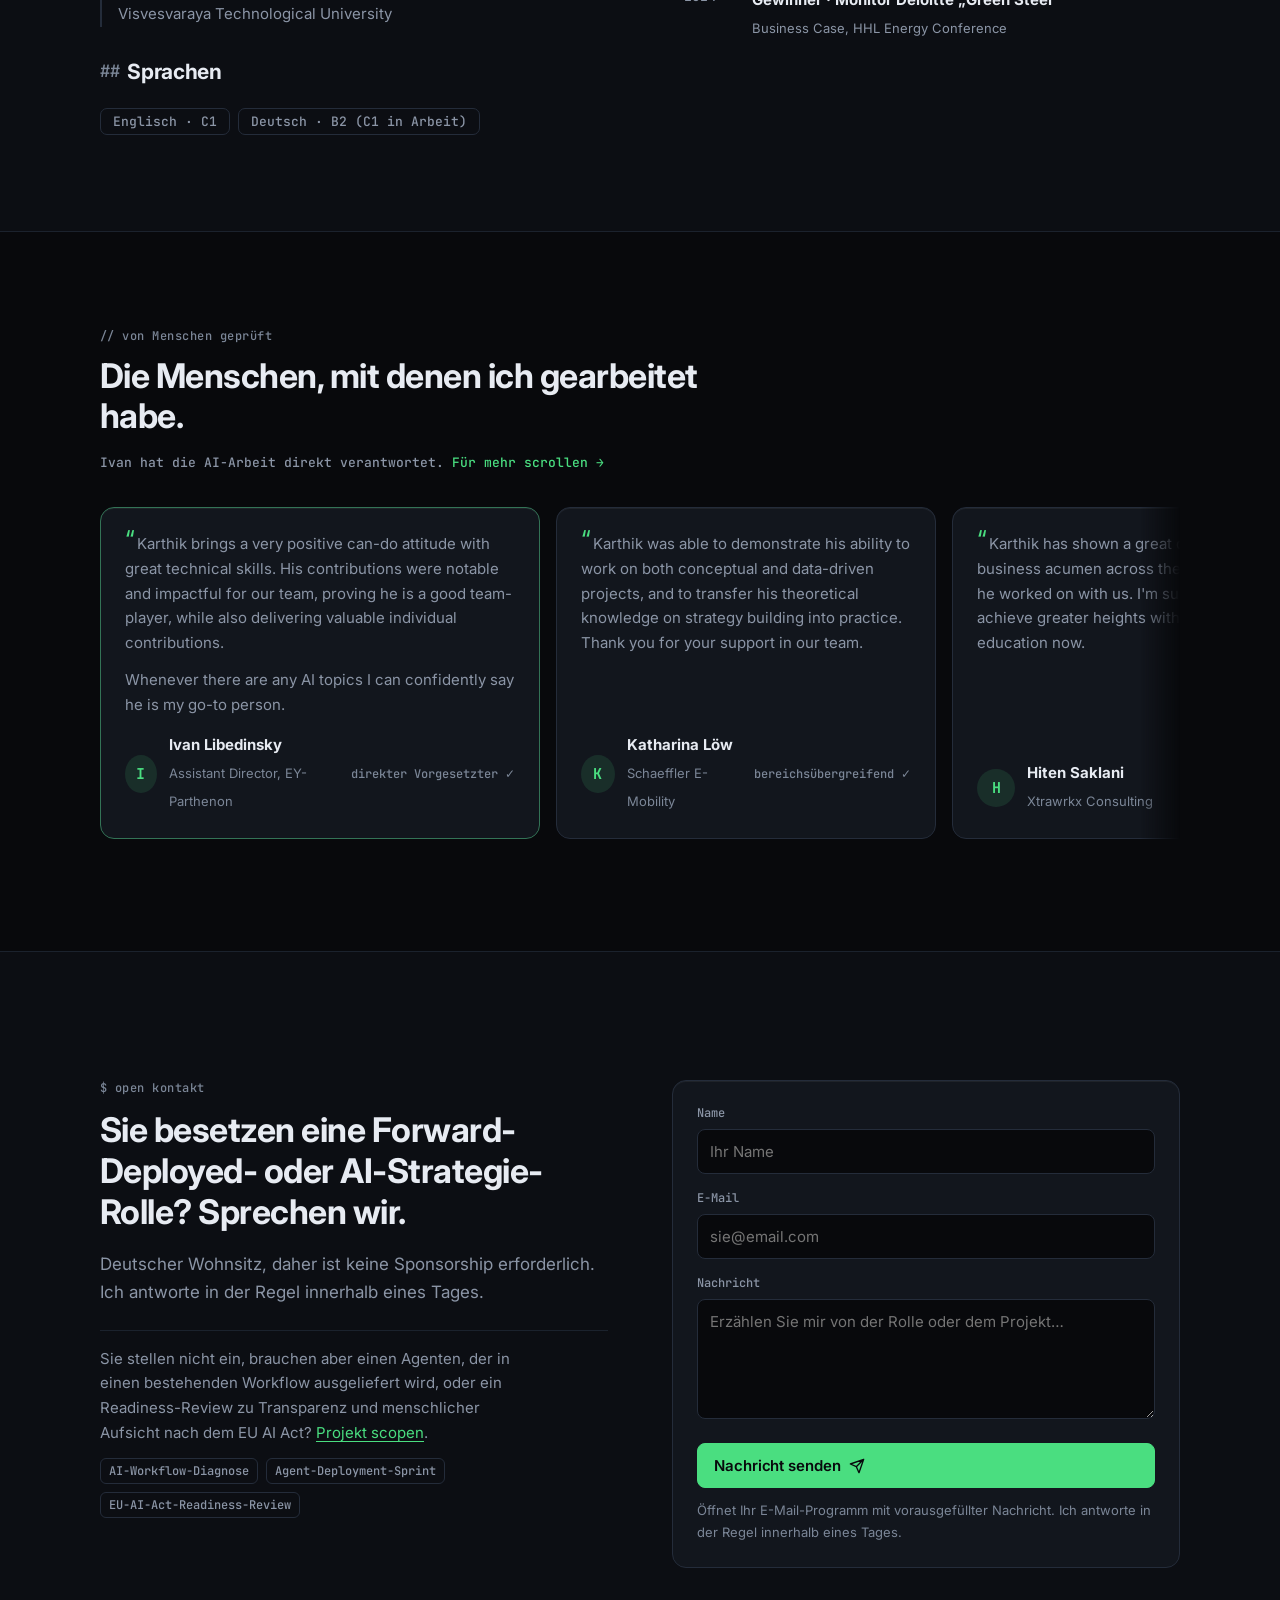
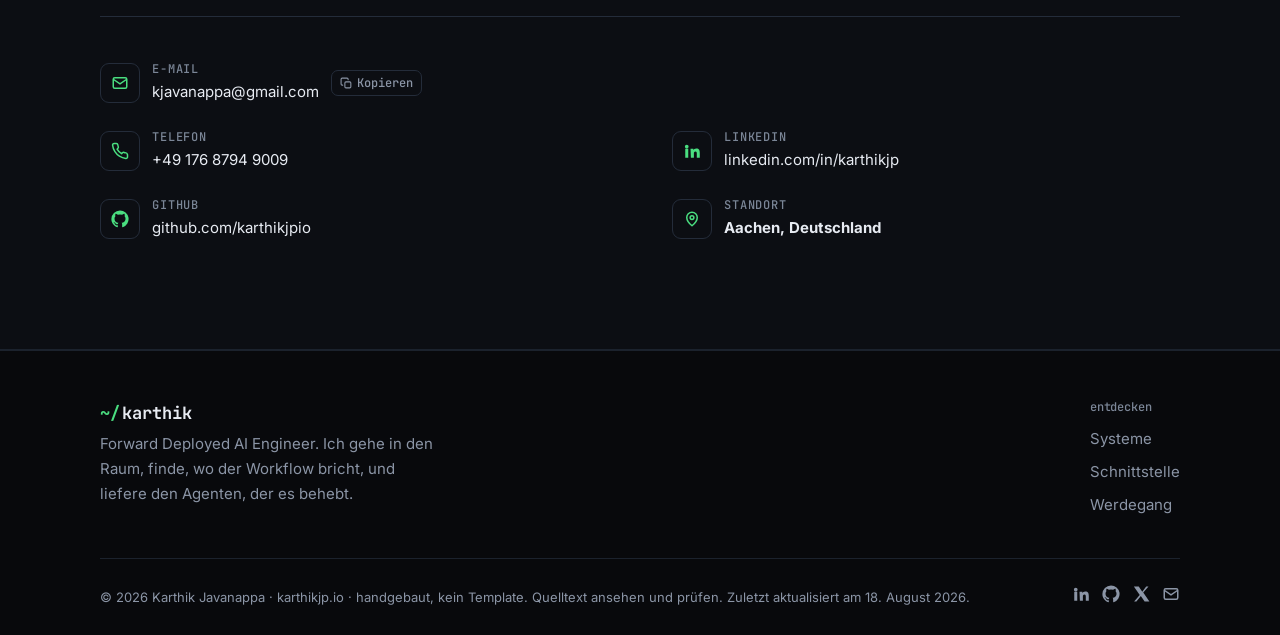
==== commit 7bd37082: "German page: translate the role labels (Gründer/Berater/Entwickler) Applies to the hero, the triad V" ====
--- a/index.html
+++ b/index.html
@@ -4,7 +4,7 @@
   <meta charset="UTF-8" />
   <meta name="viewport" content="width=device-width, initial-scale=1.0" />
   <title>Karthik Javanappa · Forward Deployed AI Engineer</title>
-  <meta name="description" content="Ich arbeite an der Schnittstelle von AI-Engineering und Strategieberatung. Vier AI-Systeme für die Strategie- und M&A-Teams von EY-Parthenon ausgeliefert: Due Diligence, Entity Resolution, Dokumenten-Q&A. Founder, Consultant, Engineer." />
+  <meta name="description" content="Ich arbeite an der Schnittstelle von AI-Engineering und Strategieberatung. Vier AI-Systeme für die Strategie- und M&A-Teams von EY-Parthenon ausgeliefert: Due Diligence, Entity Resolution, Dokumenten-Q&A. Gründer, Berater, Entwickler." />
   <meta name="author" content="Karthik Javanappa" />
   <link rel="canonical" href="https://karthikjp.io/" />
 
@@ -47,7 +47,7 @@
     "@type": "Person",
     "name": "Karthik Javanappa",
     "jobTitle": "Forward Deployed AI Engineer",
-    "description": "Ich arbeite an der Schnittstelle von AI-Engineering und Strategieberatung: Ich finde die teure Stelle im Workflow, baue das System darum herum und bleibe, bis es genutzt wird. Founder, Consultant, Engineer.",
+    "description": "Ich arbeite an der Schnittstelle von AI-Engineering und Strategieberatung: Ich finde die teure Stelle im Workflow, baue das System darum herum und bleibe, bis es genutzt wird. Gründer, Berater, Entwickler.",
     "url": "https://karthikjp.io",
     "image": "https://karthikjp.io/assets/img/Portrait.jpeg",
     "email": "kjavanappa@gmail.com",
@@ -118,7 +118,7 @@
 
         <p class="hero-lead">Ich arbeite an der Schnittstelle von AI-Engineering und Strategieberatung. Ich finde die teure Stelle im Workflow, baue das System darum herum, bis es genutzt wird.</p>
 
-        <p class="hero-sub"><b>Founder. Consultant. Engineer.</b></p>
+        <p class="hero-sub"><b>Gründer. Berater. Entwickler.</b></p>
 
         <div class="hero-cta">
           <a href="#work" class="btn btn-primary">
@@ -331,30 +331,30 @@
                 <circle cx="180" cy="168" r="20" />
                 <text x="180" y="172" text-anchor="middle">FDE</text>
               </g>
-              <text class="tl tl-f" x="180" y="18" text-anchor="middle" data-for="t-f">FOUNDER</text>
-              <text class="tl tl-c" x="51" y="247" text-anchor="end" data-for="t-c">CONSULTANT</text>
-              <text class="tl tl-e" x="309" y="247" text-anchor="start" data-for="t-e">ENGINEER</text>
+              <text class="tl tl-f" x="180" y="18" text-anchor="middle" data-for="t-f">GRÜNDER</text>
+              <text class="tl tl-c" x="51" y="247" text-anchor="end" data-for="t-c">BERATER</text>
+              <text class="tl tl-e" x="309" y="247" text-anchor="start" data-for="t-e">ENTWICKLER</text>
             </svg>
 
             <div class="triad-panels">
 
             <article class="tp tp-f">
               <svg class="tp-glyph" viewBox="0 0 24 24" aria-hidden="true" fill="none" stroke="currentColor" stroke-width="1.6" stroke-linecap="round" stroke-linejoin="round"><path pathLength="1" d="M5 21V4"/><path pathLength="1" d="M5 4h11l-2 4 2 4H5"/></svg>
-              <h3>Founder<span>: Ich verantworte das Ergebnis</span></h3>
+              <h3>Gründer<span>: Ich verantworte das Ergebnis</span></h3>
               <p>Ein EdTech mitgegründet und zwei Jahre als COO geführt: <b>₹20 Mio. Umsatz</b>, Team <b>5 auf 20+</b>, Universitäten <b>3 auf 17</b>. Davor bei Micelio Mobility der erste kommerzielle EV-Prototyp in 12 Monaten, <b>100+ Pilot-Einheiten</b> an Kundenstandorten.</p>
               <p class="tp-why">Es gab keinen Eskalationspfad. Wenn eine Pilot-Einheit an einem Kundenstandort ausfiel, war ich die Person, die vor Ort sein musste.</p>
             </article>
 
             <article class="tp tp-c">
               <svg class="tp-glyph" viewBox="0 0 24 24" aria-hidden="true" fill="none" stroke="currentColor" stroke-width="1.6" stroke-linecap="round" stroke-linejoin="round"><path pathLength="1" d="M3 6h12a2 2 0 0 1 2 2v5a2 2 0 0 1-2 2H8l-5 4z"/><path pathLength="1" d="M9 18h7l5 3v-8a2 2 0 0 0-2-2h-1"/></svg>
-              <h3>Consultant<span>: Ich überzeuge den Raum</span></h3>
+              <h3>Berater<span>: Ich überzeuge den Raum</span></h3>
               <p>Drei Post-Merger-Workshops bei Schaeffler, die <b>100+ Manager</b> auf Linie brachten. Vier Investment-Präsentationen bei Porsche Ventures. Bei EY-Parthenon habe ich <b>das Tooling gebaut, mit dem die Strategie- und M&amp;A-Teams arbeiten</b>, und dann die Leute geschult, die ihm vertrauen mussten.</p>
               <p class="tp-why">Den Agenten auszuliefern ist die leichte Hälfte. Die schwere Hälfte ist ein Partner, der fragt, warum er deinen Output gegenüber einem Mandanten verteidigen sollte.</p>
             </article>
 
             <article class="tp tp-e">
               <svg class="tp-glyph" viewBox="0 0 24 24" aria-hidden="true" fill="none" stroke="currentColor" stroke-width="1.6" stroke-linecap="round" stroke-linejoin="round"><path pathLength="1" d="m8 8-4 4 4 4"/><path pathLength="1" d="m16 8 4 4-4 4"/><path pathLength="1" d="M13 6l-2 12"/></svg>
-              <h3>Engineer<span>: Ich schreibe, was ausgeliefert wird</span></h3>
+              <h3>Entwickler<span>: Ich schreibe, was ausgeliefert wird</span></h3>
               <p><b>4 AI-Systeme im täglichen Einsatz</b> der Strategie- und M&amp;A-Teams von EY-Parthenon bei der Übergabe: n8n-Agenten-Orchestrierung mit Claude, Copilot-Studio-Dokumenten-Q&amp;A, eine Python/ML-Entity-Resolution-Pipeline, Azure darunter. Außerhalb der Arbeit ein macOS-Tool in <b>Swift 6, null Abhängigkeiten</b>.</p>
               <p class="tp-why">Ich schreibe zuerst den langweiligen deterministischen Pfad und gebe das Modell-Budget nur dort aus, wo es sich rechnet. Cleverness, die sich nicht auditieren lässt, geht nicht raus.</p>
             </article>
@@ -362,7 +362,7 @@
             <article class="tp tp-fde">
               <svg class="tp-glyph" viewBox="0 0 24 24" aria-hidden="true" fill="none" stroke="currentColor" stroke-width="1.6" stroke-linecap="round" stroke-linejoin="round"><circle pathLength="1" cx="12" cy="9" r="3.2"/><path pathLength="1" d="M5.5 20a6.5 6.5 0 0 1 13 0"/><path pathLength="1" d="M3 4.5h3.5V8M21 4.5h-3.5V8"/></svg>
               <h3>Forward Deployed<span>: die Schnittstelle ist der Job</span></h3>
-              <p class="tp-elim">Founder + Consultant = <i>Advisor</i><br />Consultant + Engineer = <i>Solution Architect</i><br />Founder + Engineer = <i>Technical Founder</i></p>
+              <p class="tp-elim">Gründer + Berater = <i>Advisor</i><br />Berater + Entwickler = <i>Solution Architect</i><br />Gründer + Entwickler = <i>Technical Founder</i></p>
               <p><b>Alle drei, in einem regulierten Unternehmen, in Deutschland, auf Englisch arbeitend.</b> Im Meeting scopen, gegen Rahmenbedingungen bauen, die niemand lockert, und noch da sein, wenn die Adoption stockt.</p>
             </article>
             </div>
@@ -370,9 +370,9 @@
 
           <div class="triad-controls">
             <div class="triad-pills">
-              <label for="t-f">Founder</label>
-              <label for="t-c">Consultant</label>
-              <label for="t-e">Engineer</label>
+              <label for="t-f">Gründer</label>
+              <label for="t-c">Berater</label>
+              <label for="t-e">Entwickler</label>
               <label for="t-fde">● Forward Deployed</label>
             </div>
             <div class="triad-auto" id="triadAuto" aria-hidden="true">
--- a/assets/css/styles.css
+++ b/assets/css/styles.css
@@ -876,6 +876,8 @@
   display: grid; grid-template-columns: 1fr 1fr; column-gap: 64px;
 }
 .contact-details .ci:first-child { grid-column: 1 / -1; }
+.contact-details .ci:first-child > div { flex: 0 0 auto; }  /* keep Kopieren next to the email, not pushed to the far edge */
+.contact-details .ci-copy { margin-left: 0; }
 @media (max-width: 860px) {
   .contact-details { grid-template-columns: 1fr; column-gap: 0; }
   .contact-details .ci:first-child { grid-column: auto; }
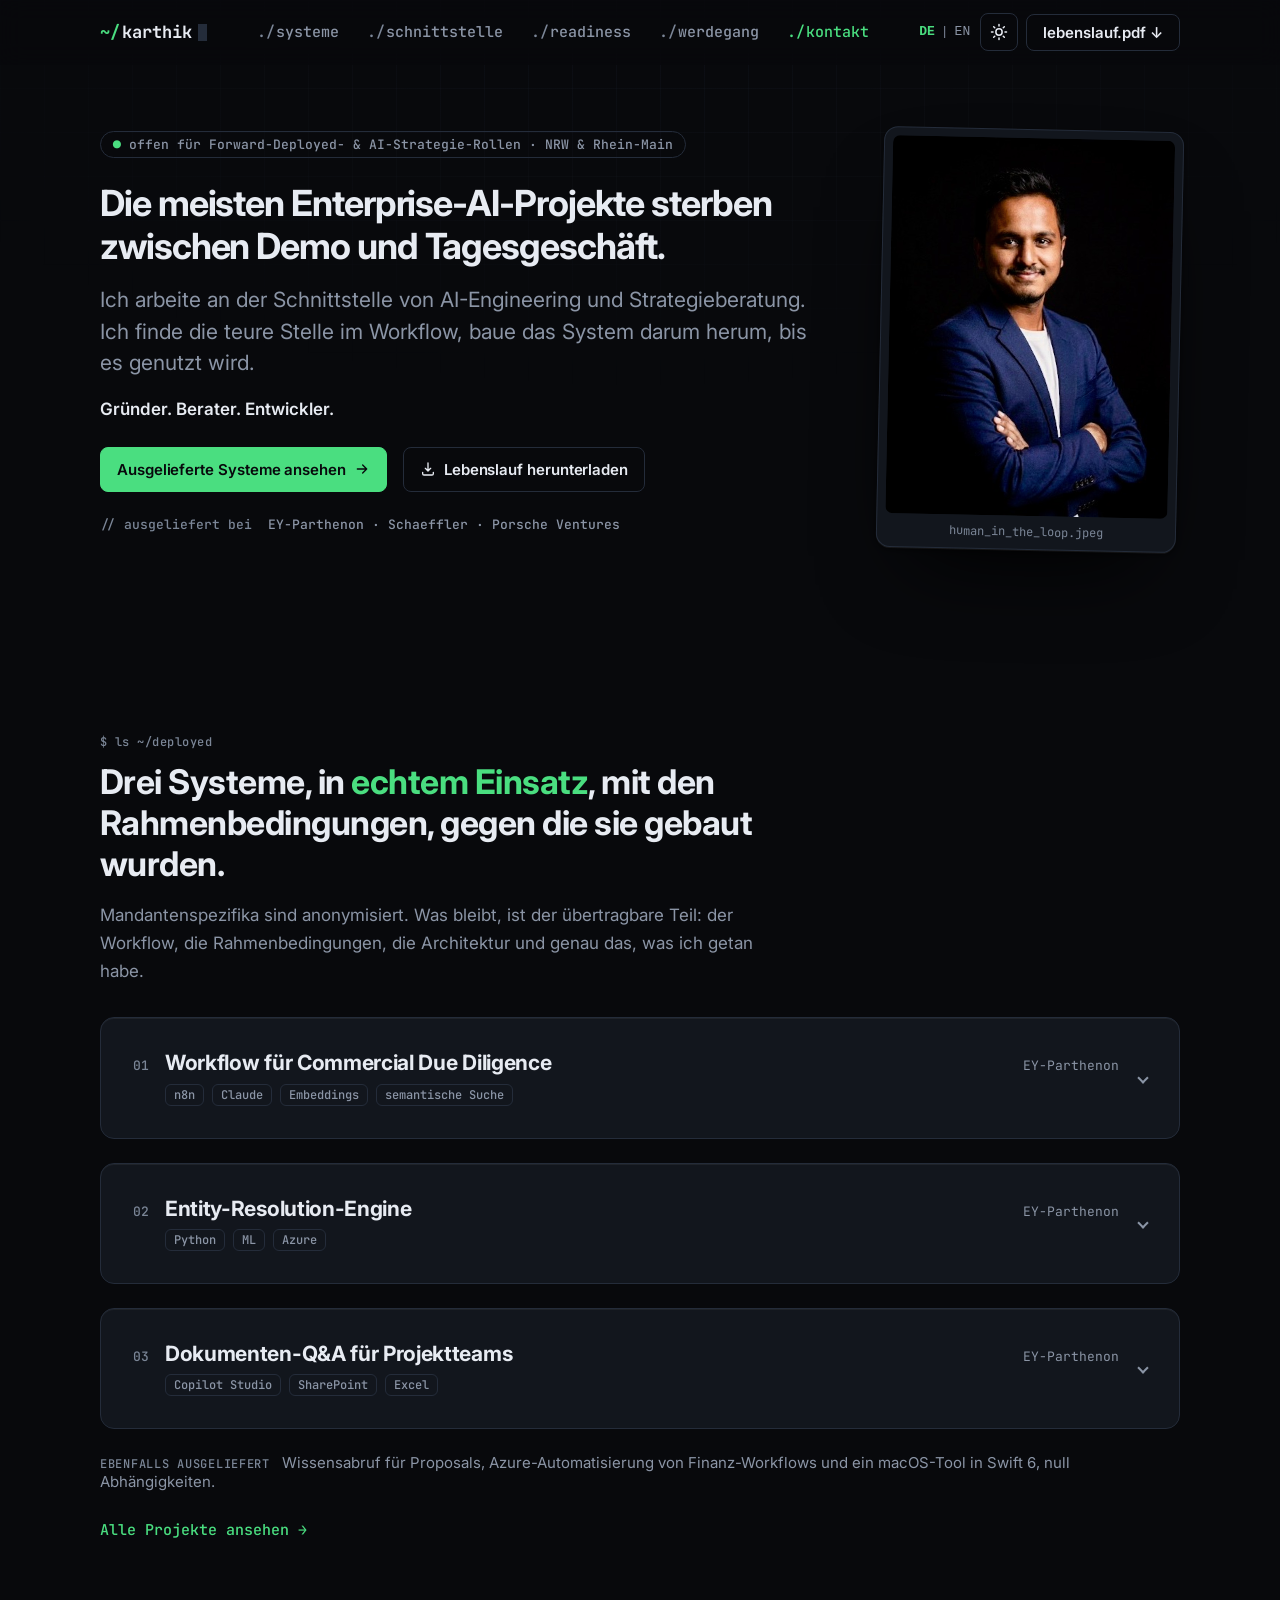
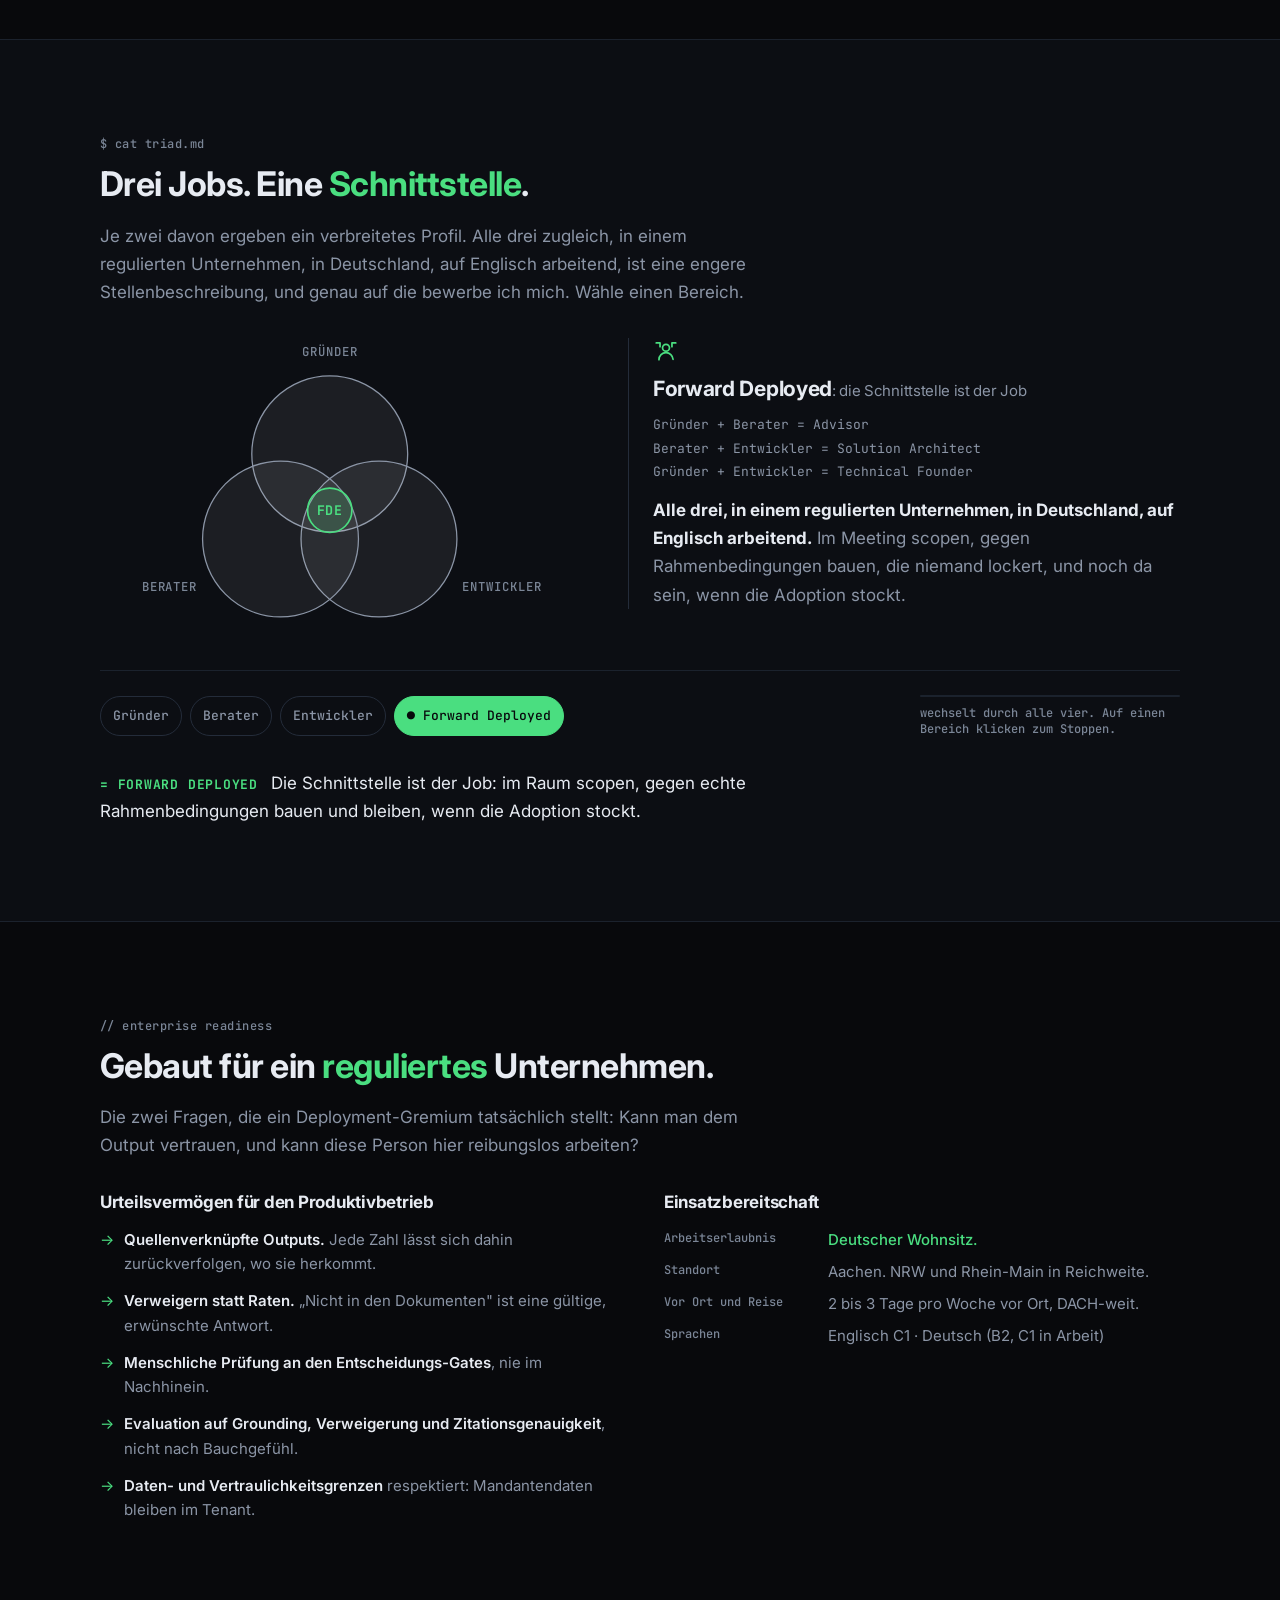
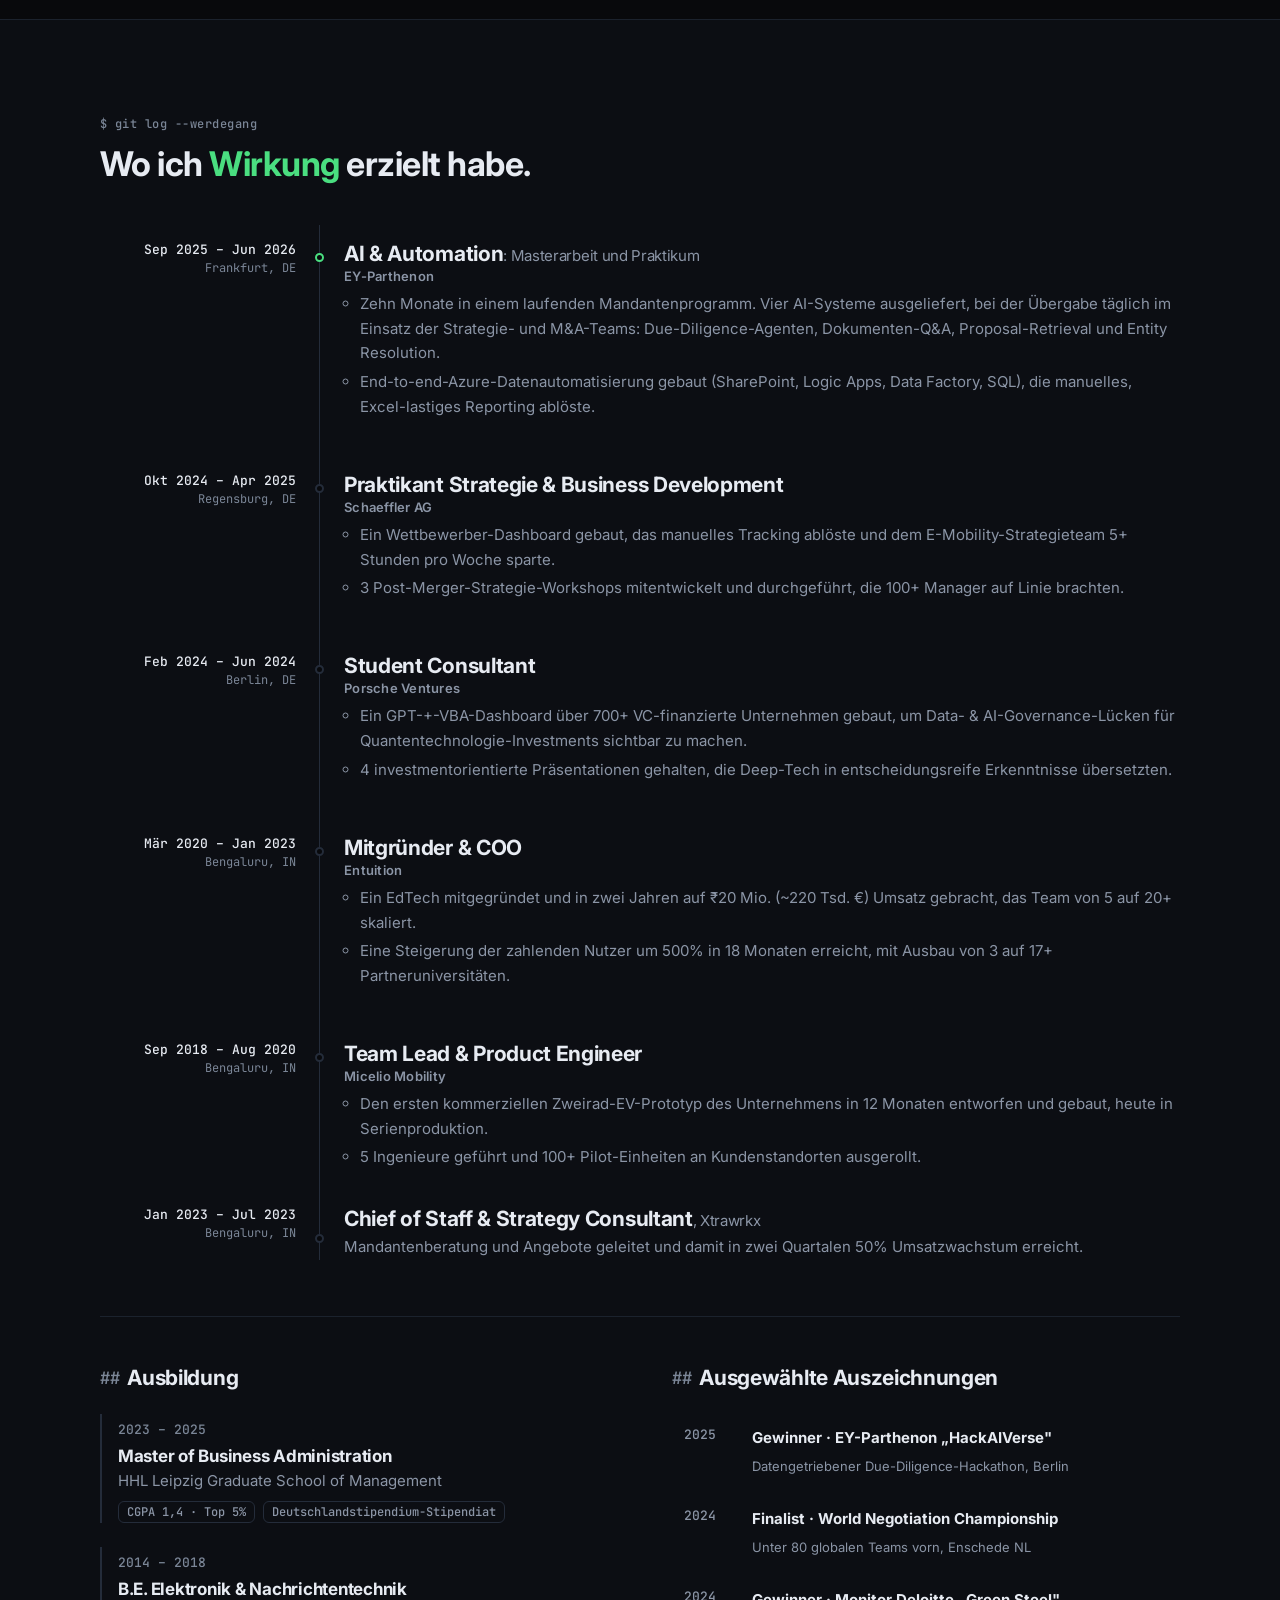
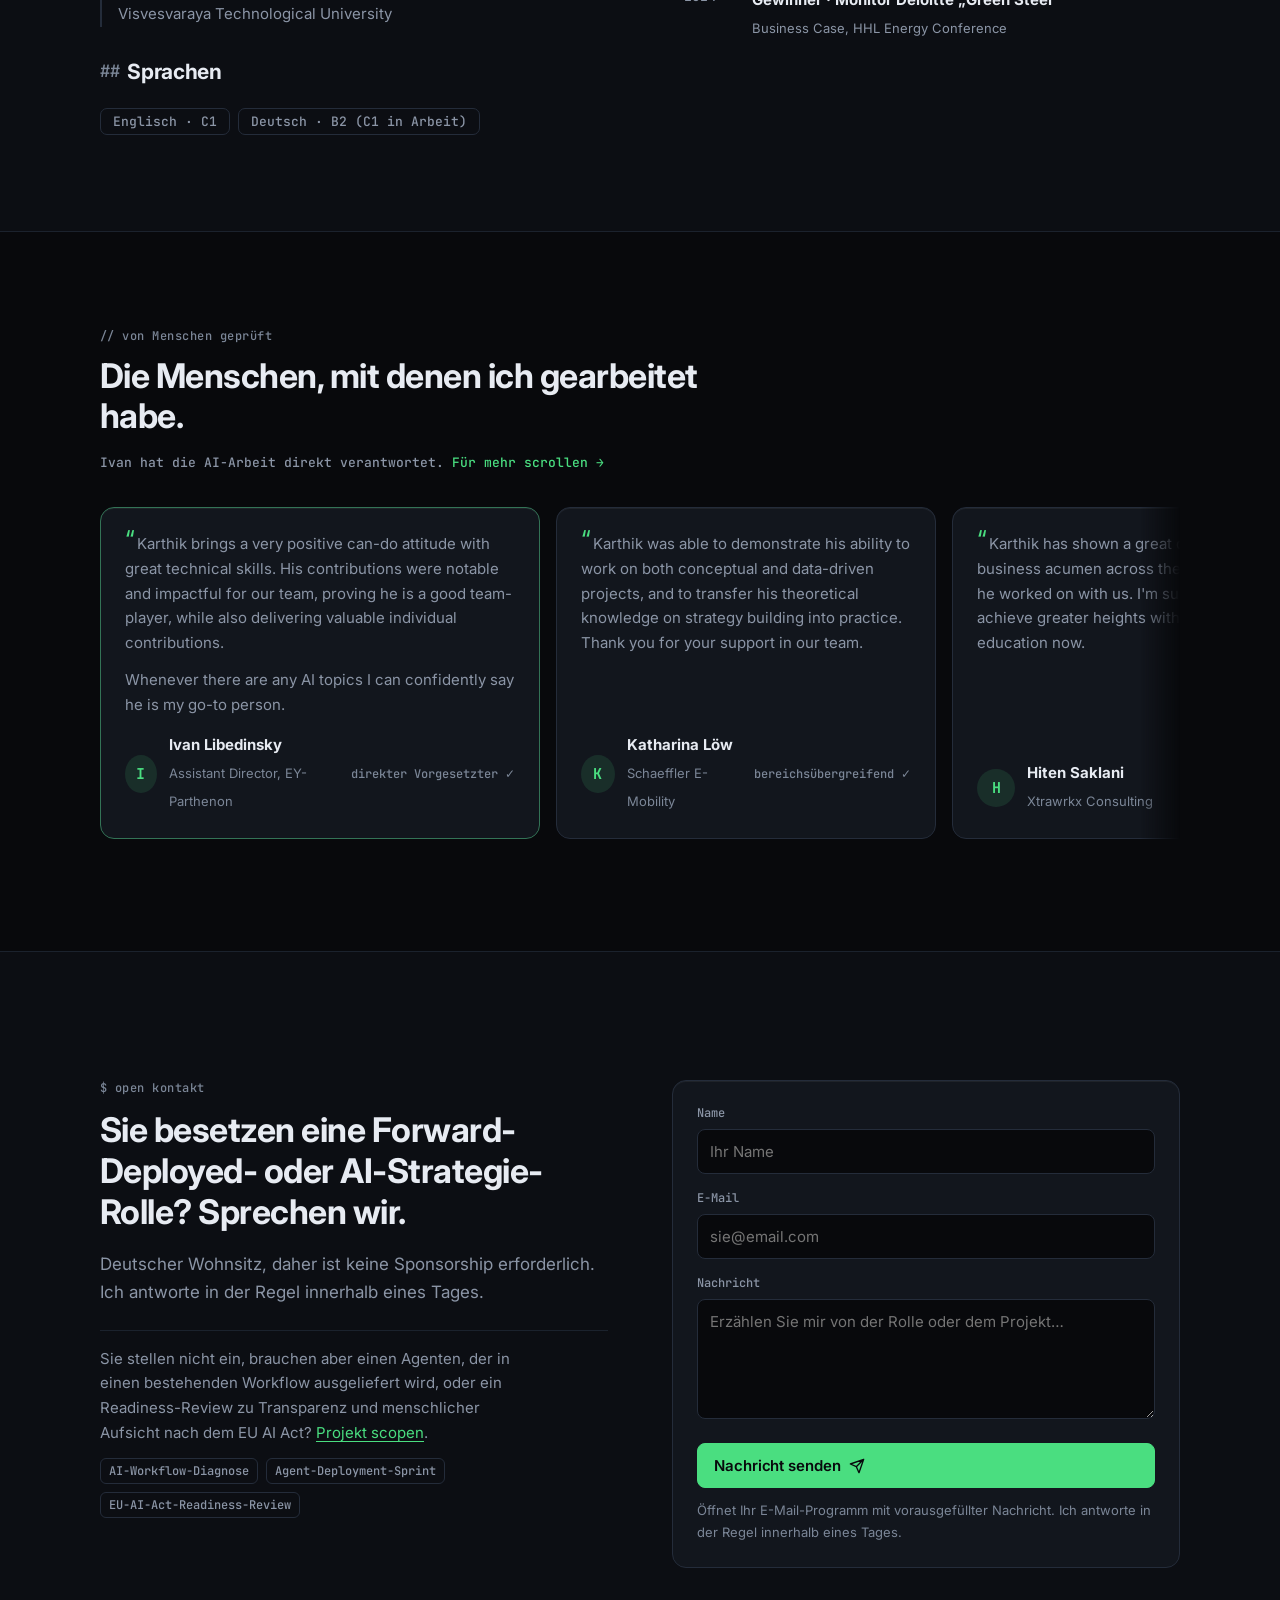
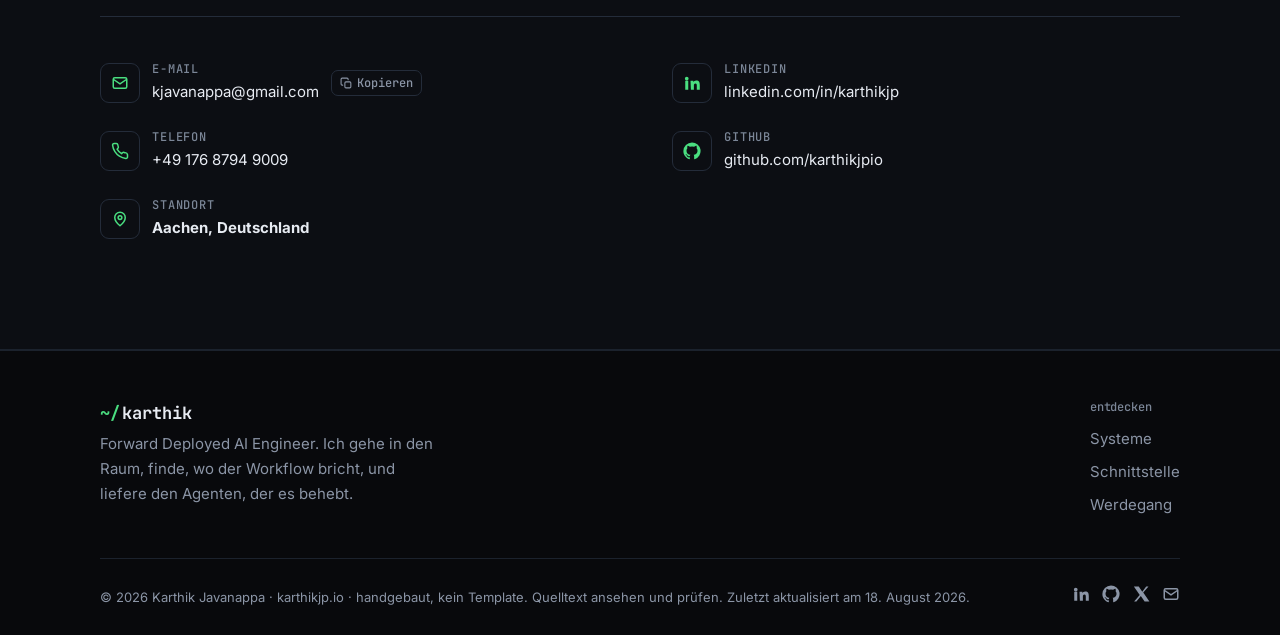
==== commit 2111f14c: "Contact details: reorder grid (email+LinkedIn top row, Telefon+GitHub, Aachen bottom-left)" ====
--- a/index.html
+++ b/index.html
@@ -644,12 +644,12 @@
               </button>
             </div>
             <div class="ci">
+              <span class="ci-ico"><svg viewBox="0 0 24 24" fill="currentColor"><path d="M4.98 3.5a2.5 2.5 0 1 1 0 5 2.5 2.5 0 0 1 0-5zM3 9h4v12H3zM10 9h3.8v1.7h.05c.53-1 1.83-2.05 3.77-2.05 4.03 0 4.78 2.65 4.78 6.1V21h-4v-5.4c0-1.3-.02-2.96-1.8-2.96-1.8 0-2.08 1.4-2.08 2.86V21h-4z"/></svg></span>
+              <div><small>LinkedIn</small><a href="https://www.linkedin.com/in/karthikjp/" target="_blank" rel="noopener">linkedin.com/in/karthikjp</a></div>
+            </div>
+            <div class="ci">
               <span class="ci-ico"><svg viewBox="0 0 24 24" fill="none" stroke="currentColor" stroke-width="2" stroke-linecap="round" stroke-linejoin="round"><path d="M22 16.9v3a2 2 0 0 1-2.2 2 19.8 19.8 0 0 1-8.6-3.1 19.5 19.5 0 0 1-6-6A19.8 19.8 0 0 1 2.1 4.2 2 2 0 0 1 4.1 2h3a2 2 0 0 1 2 1.7c.1.9.3 1.8.6 2.6a2 2 0 0 1-.5 2.1L8.1 9.6a16 16 0 0 0 6 6l1.2-1.2a2 2 0 0 1 2.1-.5c.8.3 1.7.5 2.6.6a2 2 0 0 1 1.7 2z"/></svg></span>
               <div><small>Telefon</small><a href="tel:+4917687949009">+49 176 8794 9009</a></div>
-            </div>
-            <div class="ci">
-              <span class="ci-ico"><svg viewBox="0 0 24 24" fill="currentColor"><path d="M4.98 3.5a2.5 2.5 0 1 1 0 5 2.5 2.5 0 0 1 0-5zM3 9h4v12H3zM10 9h3.8v1.7h.05c.53-1 1.83-2.05 3.77-2.05 4.03 0 4.78 2.65 4.78 6.1V21h-4v-5.4c0-1.3-.02-2.96-1.8-2.96-1.8 0-2.08 1.4-2.08 2.86V21h-4z"/></svg></span>
-              <div><small>LinkedIn</small><a href="https://www.linkedin.com/in/karthikjp/" target="_blank" rel="noopener">linkedin.com/in/karthikjp</a></div>
             </div>
             <div class="ci">
               <span class="ci-ico"><svg viewBox="0 0 24 24" fill="currentColor"><path d="M12 .5A11.5 11.5 0 0 0 .5 12c0 5.08 3.29 9.39 7.86 10.91.58.11.79-.25.79-.56v-1.98c-3.2.7-3.87-1.54-3.87-1.54-.53-1.34-1.29-1.7-1.29-1.7-1.05-.72.08-.7.08-.7 1.16.08 1.77 1.19 1.77 1.19 1.03 1.77 2.7 1.26 3.36.96.1-.75.4-1.26.73-1.55-2.55-.29-5.24-1.28-5.24-5.69 0-1.26.45-2.29 1.19-3.1-.12-.29-.52-1.46.11-3.05 0 0 .96-.31 3.15 1.18a10.9 10.9 0 0 1 5.74 0c2.18-1.49 3.14-1.18 3.14-1.18.63 1.59.23 2.76.11 3.05.74.81 1.19 1.84 1.19 3.1 0 4.42-2.69 5.39-5.25 5.68.41.36.78 1.06.78 2.14v3.17c0 .31.21.68.8.56A11.5 11.5 0 0 0 12 .5z"/></svg></span>
--- a/assets/css/styles.css
+++ b/assets/css/styles.css
@@ -875,7 +875,6 @@
   margin-top: 48px; padding-top: 32px; border-top: 1px solid var(--border);
   display: grid; grid-template-columns: 1fr 1fr; column-gap: 64px;
 }
-.contact-details .ci:first-child { grid-column: 1 / -1; }
 .contact-details .ci:first-child > div { flex: 0 0 auto; }  /* keep Kopieren next to the email, not pushed to the far edge */
 .contact-details .ci-copy { margin-left: 0; }
 @media (max-width: 860px) {
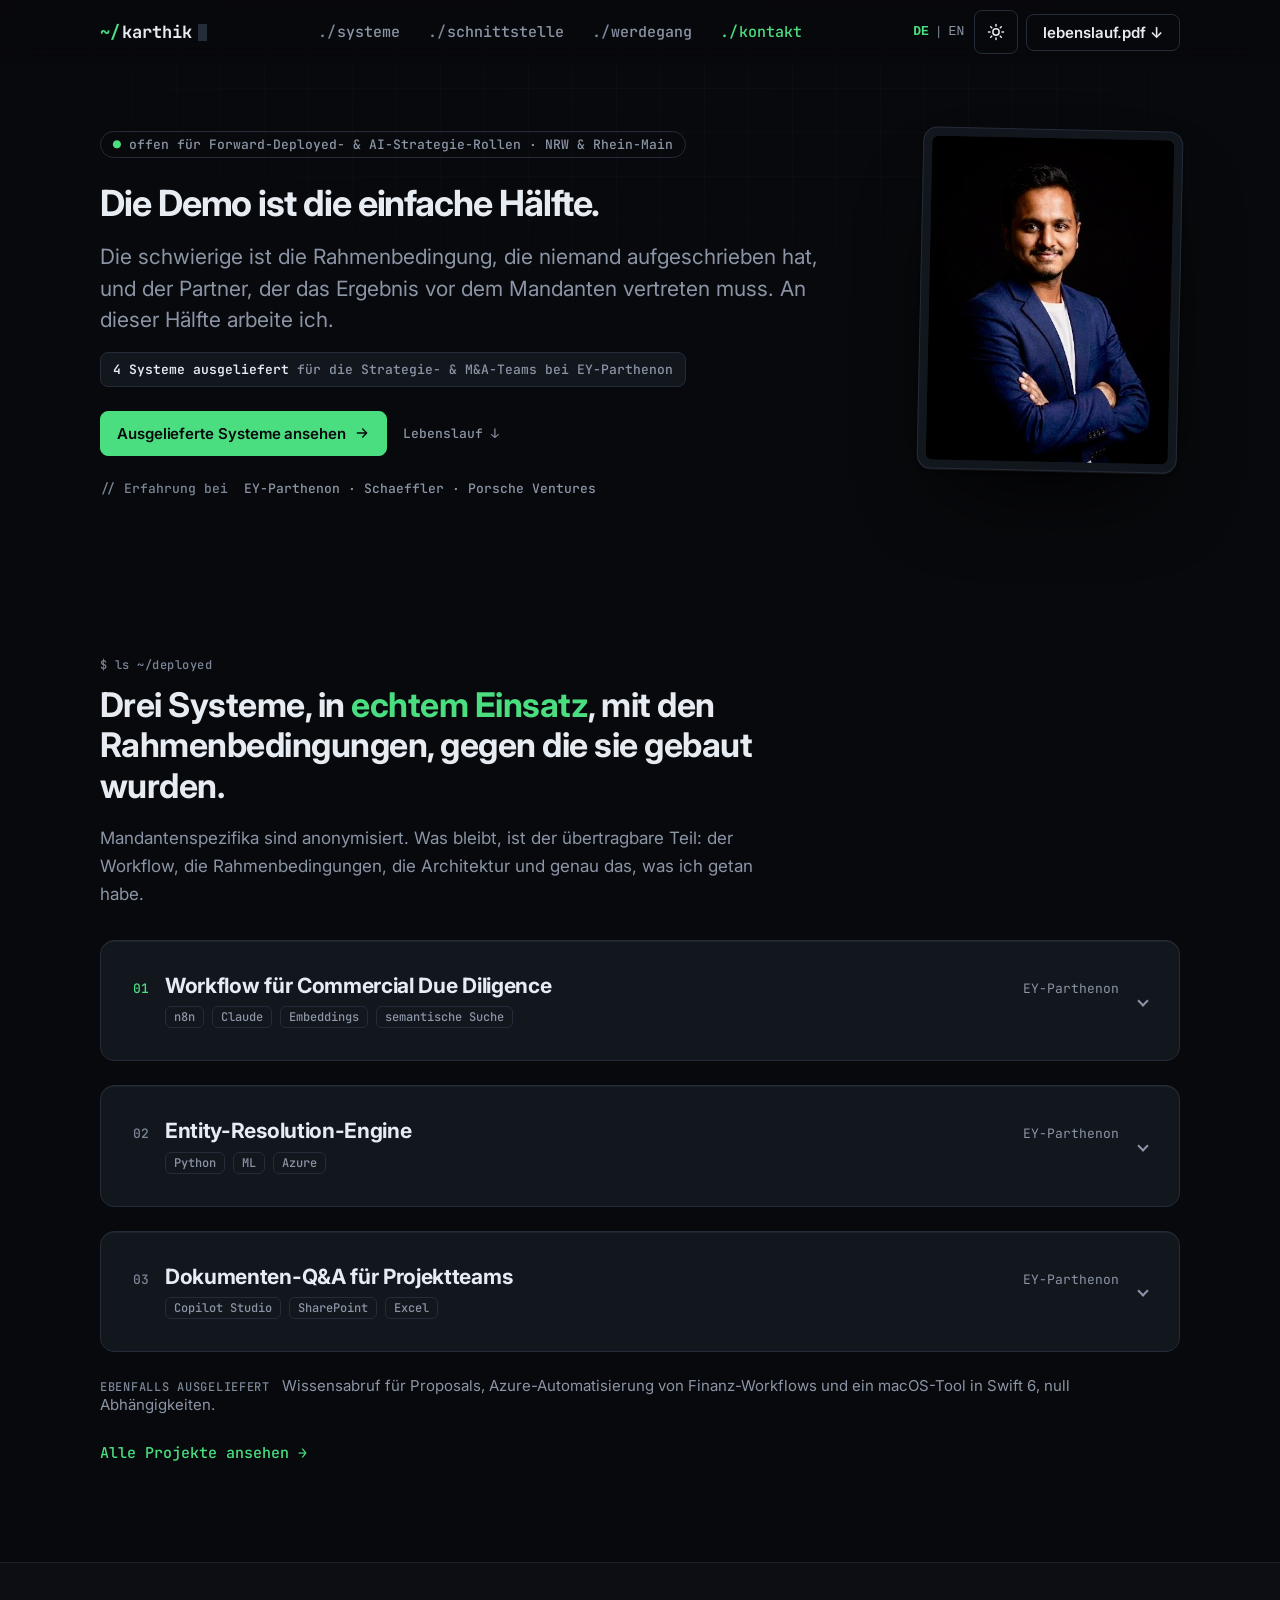
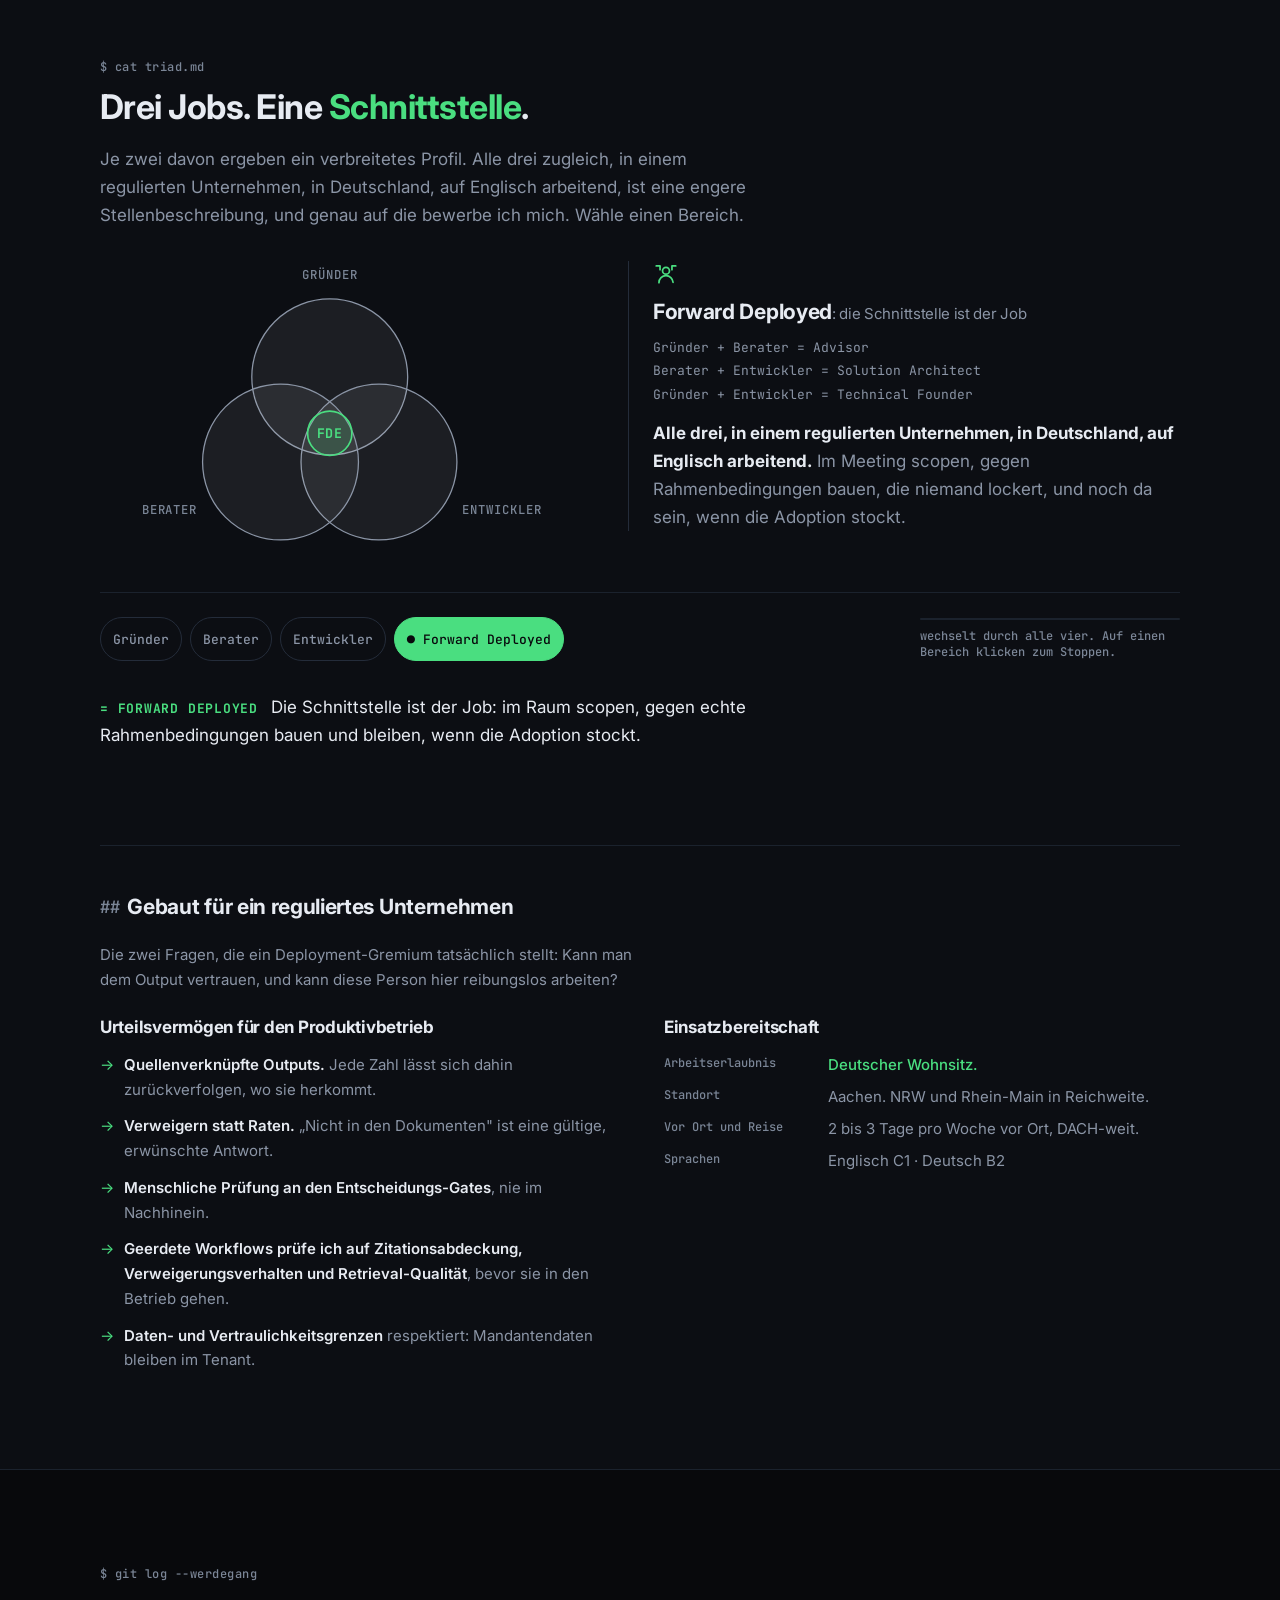
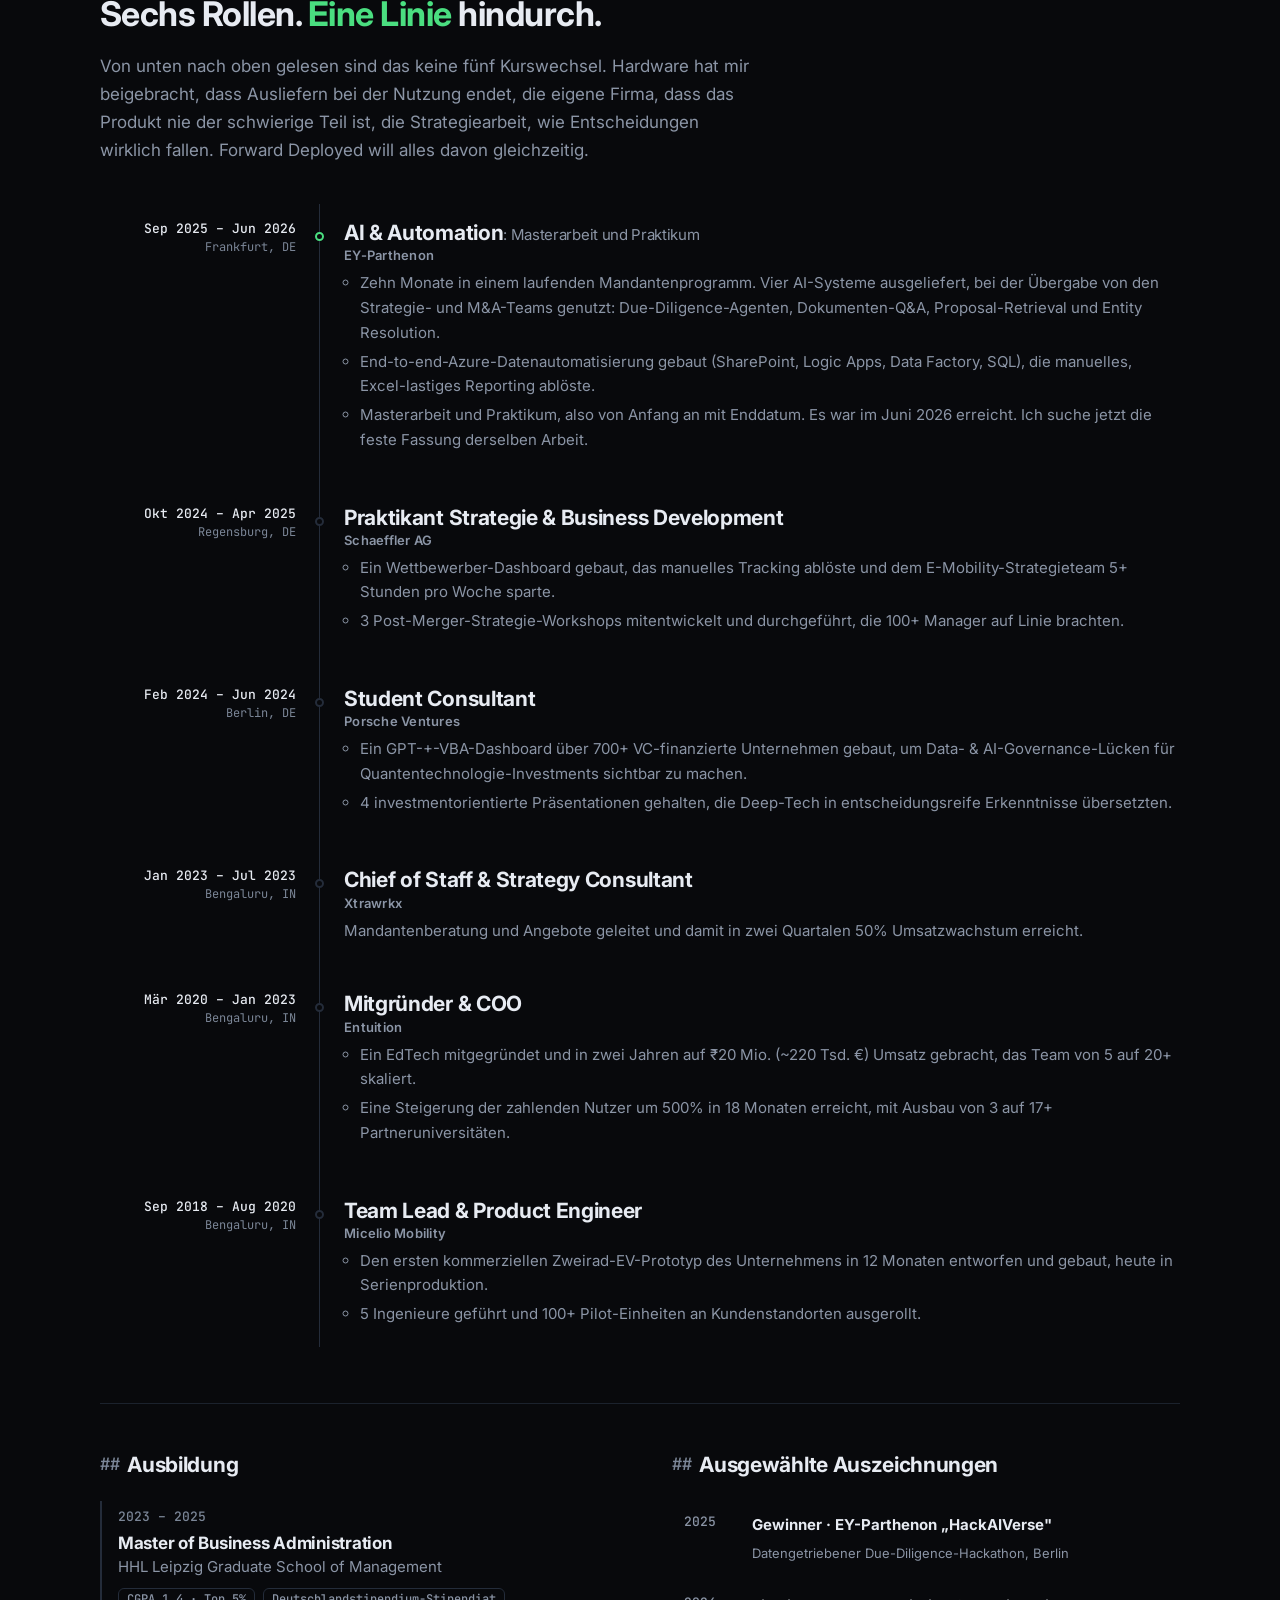
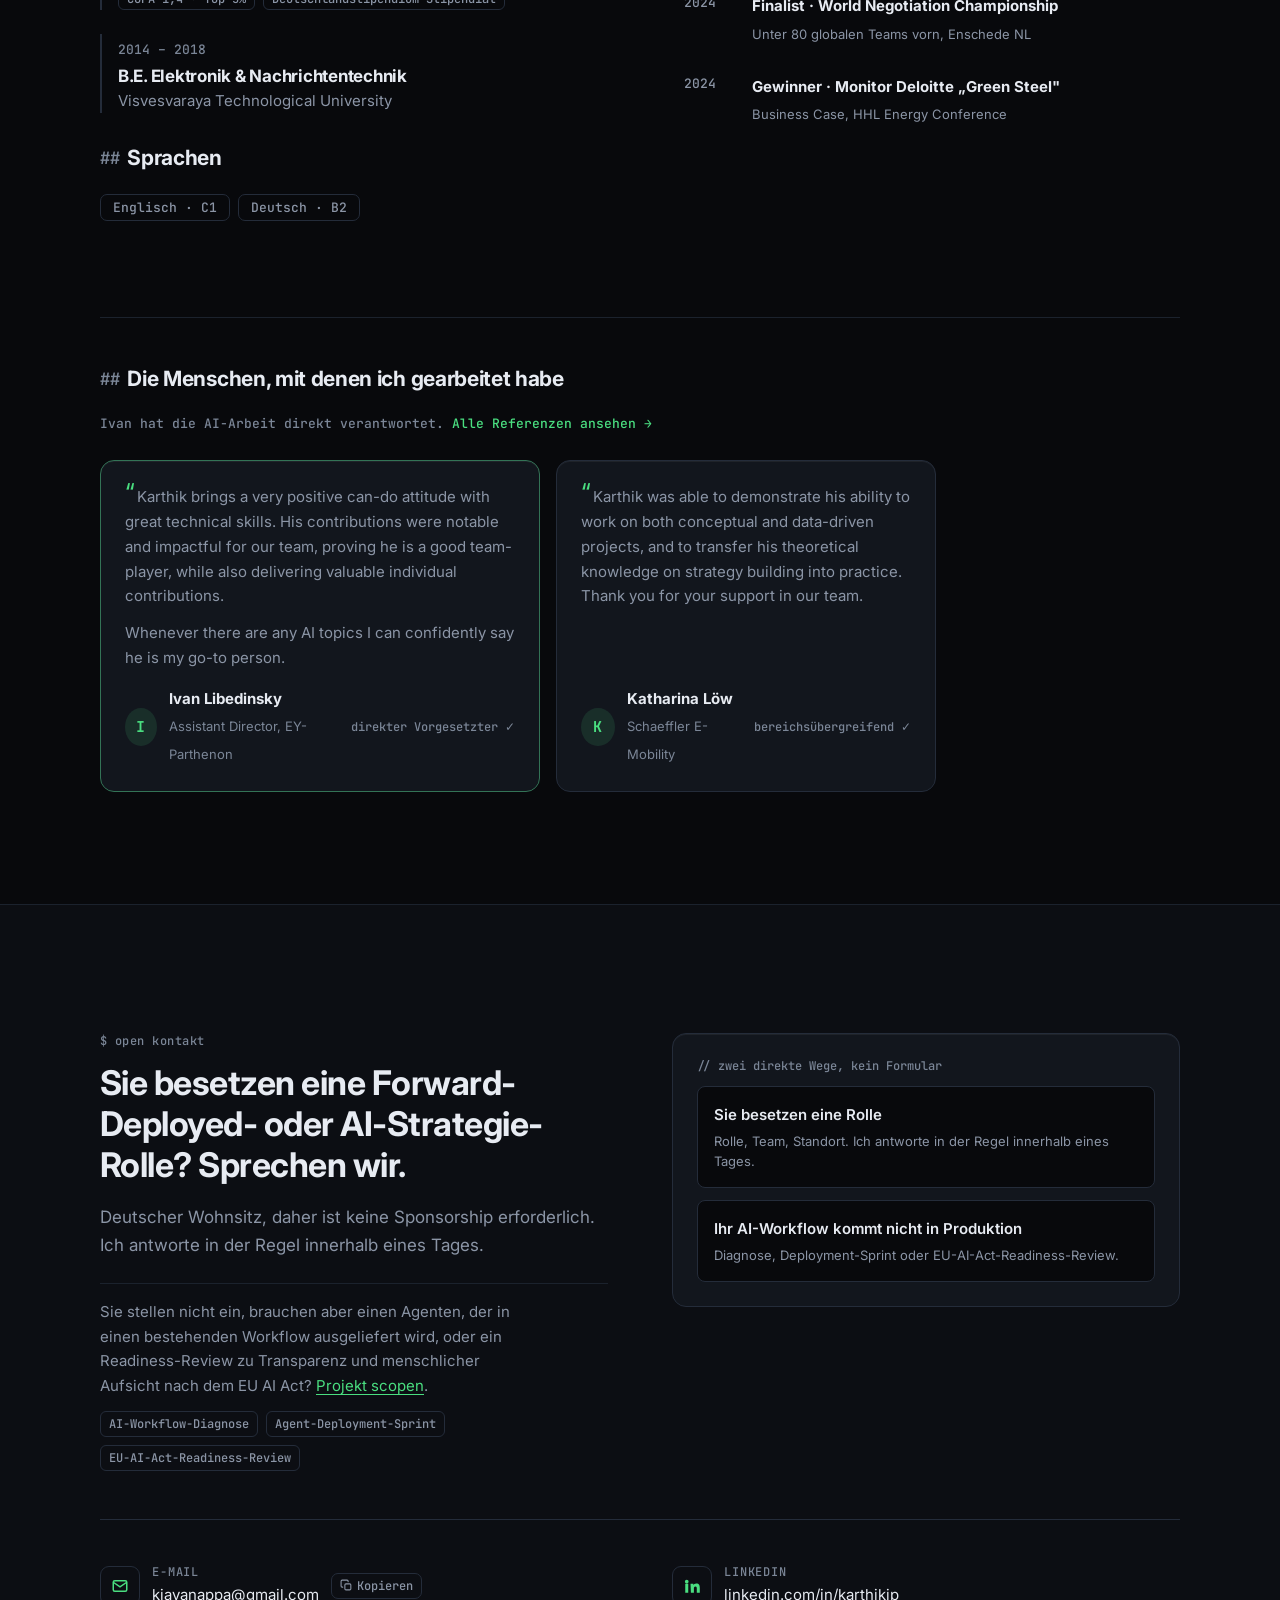
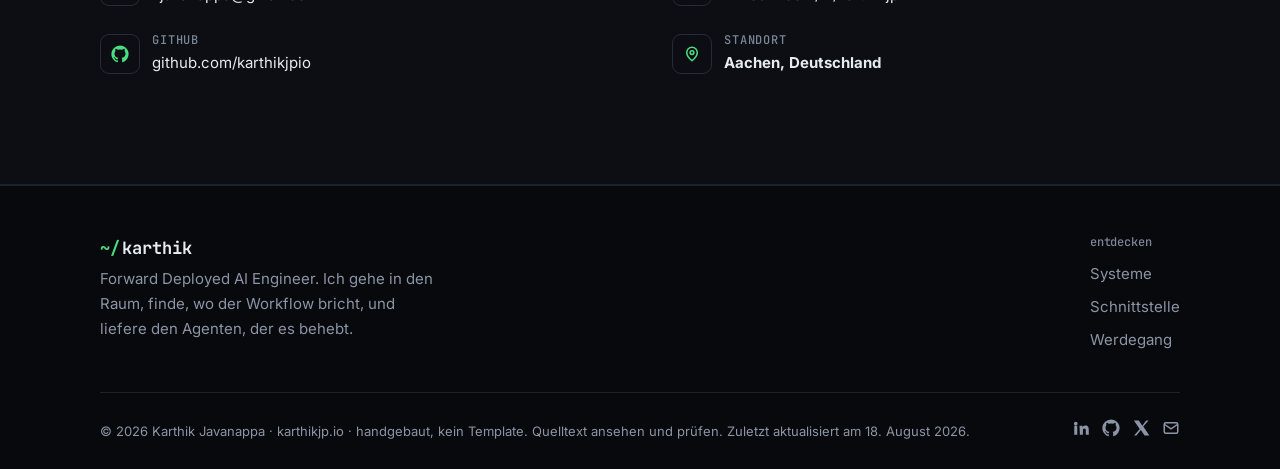
==== commit 98f17da7: "Clear the claim gate, rebuild the hero, cut the nav to four Six public claims outran the evidence re" ====
--- a/index.html
+++ b/index.html
@@ -4,7 +4,7 @@
   <meta charset="UTF-8" />
   <meta name="viewport" content="width=device-width, initial-scale=1.0" />
   <title>Karthik Javanappa · Forward Deployed AI Engineer</title>
-  <meta name="description" content="Ich arbeite an der Schnittstelle von AI-Engineering und Strategieberatung. Vier AI-Systeme für die Strategie- und M&A-Teams von EY-Parthenon ausgeliefert: Due Diligence, Entity Resolution, Dokumenten-Q&A. Gründer, Berater, Entwickler." />
+  <meta name="description" content="Vier AI-Systeme für die Strategie- und M&A-Teams von EY-Parthenon ausgeliefert: Due Diligence, Entity Resolution, Dokumenten-Q&A. Die Demo ist die einfache Hälfte, ich arbeite an der schwierigen." />
   <meta name="author" content="Karthik Javanappa" />
   <link rel="canonical" href="https://karthikjp.io/" />
 
@@ -15,9 +15,11 @@
   <!-- Open Graph -->
   <meta property="og:type" content="website" />
   <meta property="og:title" content="Karthik Javanappa · Forward Deployed AI Engineer" />
-  <meta property="og:description" content="Die meisten Enterprise-AI-Projekte sterben zwischen Demo und Tagesgeschäft. Ich finde die teure Stelle im Workflow, baue das System darum herum und bleibe, bis es wirklich genutzt wird. Vier AI-Systeme für Strategie- und M&A-Teams ausgeliefert." />
+  <meta property="og:description" content="Die Demo ist die einfache Hälfte. Die schwierige ist die Rahmenbedingung, die niemand aufgeschrieben hat, und der Partner, der das Ergebnis vor dem Mandanten vertreten muss. Vier AI-Systeme für Strategie- und M&A-Teams ausgeliefert." />
   <meta property="og:url" content="https://karthikjp.io/" />
-  <meta property="og:image" content="https://karthikjp.io/assets/img/Portrait.jpeg" />
+  <meta property="og:image" content="https://karthikjp.io/assets/og/og-de.png" />
+  <meta property="og:image:width" content="1200" />
+  <meta property="og:image:height" content="630" />
   <meta name="twitter:card" content="summary_large_image" />
 
   <link rel="icon" href="data:image/svg+xml,%3Csvg xmlns='http://www.w3.org/2000/svg' viewBox='0 0 100 100'%3E%3Crect width='100' height='100' rx='20' fill='%230a0c10'/%3E%3Ctext x='50' y='70' font-family='monospace' font-size='58' font-weight='700' text-anchor='middle' fill='%234ade80'%3E%3E_%3C/text%3E%3C/svg%3E" />
@@ -32,7 +34,7 @@
        ended up showing fresh HTML with the pre-fix layout: new markup, old rules.
        The HTML itself revalidates, so bumping this token is what pulls new assets.
        BUMP IT ON EVERY DEPLOY that touches styles.css or main.js. -->
-  <link rel="stylesheet" href="assets/css/styles.css?v=20260818b" />
+  <link rel="stylesheet" href="assets/css/styles.css?v=20260818c" />
 
   <!-- theme before first paint. main.js runs after the body, which meant a
        returning light-theme visitor got a dark flash. Same try/catch as there. -->
@@ -51,7 +53,6 @@
     "url": "https://karthikjp.io",
     "image": "https://karthikjp.io/assets/img/Portrait.jpeg",
     "email": "kjavanappa@gmail.com",
-    "telephone": "+49 176 8794 9009",
     "address": { "@type": "PostalAddress", "addressLocality": "Aachen", "addressCountry": "DE" },
     "alumniOf": "HHL Leipzig Graduate School of Management",
     "knowsAbout": ["Forward deployed engineering", "Agentic deployment", "AI agents", "LLM applications", "RAG", "Agent evaluation", "Python", "Automation", "M&A analytics", "Due diligence", "n8n", "Microsoft Copilot Studio", "Microsoft Azure", "Azure OpenAI", "EU AI Act"],
@@ -60,6 +61,7 @@
   </script>
 </head>
 <body>
+  <a class="skip-link" href="#home">Zum Inhalt springen</a>
 
   <!-- ===================== NAV ===================== -->
   <header class="nav" id="nav">
@@ -71,7 +73,6 @@
       <nav class="nav-links" id="navLinks" aria-label="Primär">
         <a href="#work">systeme</a>
         <a href="#overlap">schnittstelle</a>
-        <a href="#readiness">readiness</a>
         <a href="#experience">werdegang</a>
         <a href="#contact">kontakt</a>
       </nav>
@@ -86,7 +87,6 @@
           <svg class="sun" viewBox="0 0 24 24" fill="none" stroke="currentColor" stroke-width="2" stroke-linecap="round"><circle cx="12" cy="12" r="4.2"/><path d="M12 2v2M12 20v2M4.9 4.9l1.4 1.4M17.7 17.7l1.4 1.4M2 12h2M20 12h2M4.9 19.1l1.4-1.4M17.7 6.3l1.4-1.4"/></svg>
           <svg class="moon" viewBox="0 0 24 24" fill="currentColor"><path d="M21 12.8A9 9 0 1 1 11.2 3a7 7 0 0 0 9.8 9.8z"/></svg>
         </button>
-        <!-- TODO: German CV PDF pending -->
         <a href="assets/Karthik_Javanappa_CV_DE.pdf" class="btn btn-ghost nav-cta" download>lebenslauf.pdf ↓</a>
         <button class="icon-btn nav-toggle" id="navToggle" aria-label="Menü öffnen" aria-expanded="false" aria-controls="navLinks">
           <svg viewBox="0 0 24 24" fill="none" stroke="currentColor" stroke-width="2" stroke-linecap="round"><path d="M3 6h18M3 12h18M3 18h18"/></svg>
@@ -110,28 +110,24 @@
           <figure class="frame">
             <img src="assets/img/Portrait.jpeg" alt="Porträt von Karthik Javanappa"
                  width="380" height="418" />
-            <figcaption class="frame-tag">human_in_the_loop.jpeg</figcaption>
           </figure>
         </div>
 
-        <h1 class="hero-h1">Die meisten Enterprise-AI-Projekte sterben zwischen Demo und Tagesgeschäft.</h1>
-
-        <p class="hero-lead">Ich arbeite an der Schnittstelle von AI-Engineering und Strategieberatung. Ich finde die teure Stelle im Workflow, baue das System darum herum, bis es genutzt wird.</p>
-
-        <p class="hero-sub"><b>Gründer. Berater. Entwickler.</b></p>
+        <h1 class="hero-h1">Die Demo ist die einfache Hälfte.</h1>
+
+        <p class="hero-lead">Die schwierige ist die Rahmenbedingung, die niemand aufgeschrieben hat, und der Partner, der das Ergebnis vor dem Mandanten vertreten muss. An dieser Hälfte arbeite ich.</p>
+
+        <p class="hero-proof"><b>4 Systeme ausgeliefert</b> für die Strategie- &amp; M&amp;A-Teams bei EY-Parthenon</p>
 
         <div class="hero-cta">
           <a href="#work" class="btn btn-primary">
             Ausgelieferte Systeme ansehen
             <svg viewBox="0 0 24 24" fill="none" stroke="currentColor" stroke-width="2" stroke-linecap="round" stroke-linejoin="round"><path d="M5 12h14M13 6l6 6-6 6"/></svg>
           </a>
-          <a href="assets/Karthik_Javanappa_CV_DE.pdf" class="btn btn-ghost btn-dl" download>
-            <svg viewBox="0 0 24 24" fill="none" stroke="currentColor" stroke-width="2" stroke-linecap="round" stroke-linejoin="round"><path d="M12 3v12m0 0l-4-4m4 4l4-4M4 17v2a2 2 0 0 0 2 2h12a2 2 0 0 0 2-2v-2"/></svg>
-            Lebenslauf herunterladen
-          </a>
-        </div>
-
-        <p class="credit"><span class="credit-lab">// ausgeliefert bei</span> EY-Parthenon · Schaeffler · Porsche Ventures</p>
+          <a href="assets/Karthik_Javanappa_CV_DE.pdf" class="hero-cv" download>Lebenslauf ↓</a>
+        </div>
+
+        <p class="credit"><span class="credit-lab">// Erfahrung bei</span> EY-Parthenon · Schaeffler · Porsche Ventures</p>
       </div>
     </section>
 
@@ -156,7 +152,7 @@
           </summary>
 
           <dl class="case-facts">
-            <div><dt>Problem</dt><dd>Commercial Due Diligence beginnt mit dem Benchmarking von Peers und Targets: repetitiv, manuell und von Analyst zu Analyst uneinheitlich. Derselbe Markt zweimal recherchiert ergab zwei verschiedene Peer-Sets, sodass Partner die Shortlist gegenüber dem Mandanten nicht verteidigen konnten.</dd></div>
+            <div><dt>Problem</dt><dd>Derselbe Markt, zweimal recherchiert, ergab zwei verschiedene Peer-Sets. Das ist die Stelle, die weh tut: Ein Partner kann eine Shortlist nicht gegenüber dem Mandanten verteidigen, wenn der nächste Analyst eine andere gebaut hätte. Das Benchmarking von Peers und Targets ist repetitiv und manuell, aber der manuelle Teil war nie der eigentliche Preis.</dd></div>
             <div><dt>Meine Rolle</dt><dd>Mit dem Deal-Team gescoped, die n8n-Workflows gebaut, Claude-Reasoning an Live-Websuche und semantisches Matching über den Referenzdatensatz angebunden und die Übergabe-Session durchgeführt, die es in die Hände des Teams gab.</dd></div>
           </dl>
 
@@ -192,7 +188,7 @@
             </div>
           </div>
 
-          <p class="case-result"><span class="res-num">unter 40 Min.</span> Mehrere Beratertage Peer-Analyse verdichtet auf unter 40 Minuten. Das Tempo war der Nebeneffekt. Der Punkt war, dass die Peer-Auswahl <b>wiederholbar und erklärbar</b> wurde statt analystenabhängig, und genau das ließ Partner den Output gegenüber dem Mandanten verteidigen.</p>
+          <p class="case-result"><span class="res-num">unter 40 Min.</span> Unternehmensrecherche-Pipeline und Peer-Finder verdichten zusammen mehrere Beratertage Arbeit auf unter 40 Minuten. Das Tempo war der Nebeneffekt. Der Punkt war, dass die Peer-Auswahl <b>wiederholbar und erklärbar</b> wurde statt analystenabhängig, und genau das ließ Partner den Output gegenüber dem Mandanten verteidigen.</p>
 
           <p class="learned"><span class="learned-lab">Was ich gelernt habe</span> Mein erster Entwurf war Multi-Agent: Agenten, die die Shortlist parallel aushandeln. Schwer zu steuern und noch schwerer zu erklären. Ein serieller Funnel, bei dem eine bewertete Stufe die nächste speist, war langsamer zu schreiben und deutlich leichter zu vertrauen, zu auditieren und zu verteidigen. Steuerbarkeit schlug Cleverness.</p>
         </details>
@@ -235,6 +231,8 @@
             </table>
           </figure>
 
+          <p class="learned"><span class="learned-lab">Weiterhin offen</span> Wenn zwei Datensätze nur den Namen teilen und sonst nichts, etwa Apex Ltd in London und Apex Ltd in Delaware, markiert die Pipeline, statt zu entscheiden. Diese Warteschlange ist die Arbeit eines Menschen, und ich habe nicht versucht, sie wegzuautomatisieren.</p>
+
           <p class="case-result"><span class="res-num">Konsistenz</span> Reduzierte den manuellen Bereinigungsaufwand und verbesserte die Konsistenz der Entitätsdaten über die M&amp;A-Analytik hinweg. Konservativ formuliert: Ich bin gegangen, bevor ich die genau eingesparten Stunden messen konnte, also nenne ich keine Zahl, die ich nicht habe.</p>
 
           <p class="learned"><span class="learned-lab">Was ich gelernt habe</span> Deterministische Regeln sind langweilig, und sie haben meistens auch recht. Das Budget für ML und Websuche nur auf den Rest zu verwenden, den die Regeln nicht auflösen konnten, hielt die Pipeline schnell, günstig und auditierbar und ließ einen Menschen an den wirklich mehrdeutigen Fällen arbeiten, statt die Vermutung eines Modells durchzuwinken.</p>
@@ -252,7 +250,7 @@
           </summary>
 
           <dl class="case-facts">
-            <div><dt>Problem</dt><dd>Projektteams beantworten lange, wiederkehrende Fragenlisten anhand hunderter Seiten an Dokumenten. Das ist langsam, und dieselbe Frage bekommt je nachdem, wer welches PDF gelesen hat, eine andere Antwort.</dd></div>
+            <div><dt>Problem</dt><dd>Das Team würde kein neues Werkzeug übernehmen. Das war das Erste, was mir gesagt wurde, und es stand nicht zur Debatte. Gleichzeitig beantwortete es lange, wiederkehrende Fragenlisten anhand hunderter Seiten an Dokumenten, langsam, und dieselbe Frage bekam je nachdem, wer welches PDF gelesen hat, eine andere Antwort. Also musste das Interface die Tabelle werden, die ohnehin offen war.</dd></div>
             <div><dt>Meine Rolle</dt><dd>Den Copilot-Studio-Agenten gebaut, den SharePoint-Upload samt Monitoring, die Batch-Verarbeitung und das Zurückschreiben in die eigene Tabelle des Teams.</dd></div>
           </dl>
 
@@ -349,13 +347,13 @@
               <svg class="tp-glyph" viewBox="0 0 24 24" aria-hidden="true" fill="none" stroke="currentColor" stroke-width="1.6" stroke-linecap="round" stroke-linejoin="round"><path pathLength="1" d="M3 6h12a2 2 0 0 1 2 2v5a2 2 0 0 1-2 2H8l-5 4z"/><path pathLength="1" d="M9 18h7l5 3v-8a2 2 0 0 0-2-2h-1"/></svg>
               <h3>Berater<span>: Ich überzeuge den Raum</span></h3>
               <p>Drei Post-Merger-Workshops bei Schaeffler, die <b>100+ Manager</b> auf Linie brachten. Vier Investment-Präsentationen bei Porsche Ventures. Bei EY-Parthenon habe ich <b>das Tooling gebaut, mit dem die Strategie- und M&amp;A-Teams arbeiten</b>, und dann die Leute geschult, die ihm vertrauen mussten.</p>
-              <p class="tp-why">Den Agenten auszuliefern ist die leichte Hälfte. Die schwere Hälfte ist ein Partner, der fragt, warum er deinen Output gegenüber einem Mandanten verteidigen sollte.</p>
+              <p class="tp-why">Menschen dazu zu bringen, einem System zu vertrauen, ist eine andere Arbeit, als es zu bauen. Die Frage, die über die Adoption entscheidet, ist keine technische.</p>
             </article>
 
             <article class="tp tp-e">
               <svg class="tp-glyph" viewBox="0 0 24 24" aria-hidden="true" fill="none" stroke="currentColor" stroke-width="1.6" stroke-linecap="round" stroke-linejoin="round"><path pathLength="1" d="m8 8-4 4 4 4"/><path pathLength="1" d="m16 8 4 4-4 4"/><path pathLength="1" d="M13 6l-2 12"/></svg>
               <h3>Entwickler<span>: Ich schreibe, was ausgeliefert wird</span></h3>
-              <p><b>4 AI-Systeme im täglichen Einsatz</b> der Strategie- und M&amp;A-Teams von EY-Parthenon bei der Übergabe: n8n-Agenten-Orchestrierung mit Claude, Copilot-Studio-Dokumenten-Q&amp;A, eine Python/ML-Entity-Resolution-Pipeline, Azure darunter. Außerhalb der Arbeit ein macOS-Tool in <b>Swift 6, null Abhängigkeiten</b>.</p>
+              <p><b>4 AI-Systeme ausgeliefert</b>, bei der Übergabe von den Strategie- und M&amp;A-Teams von EY-Parthenon genutzt: n8n-Agenten-Orchestrierung mit Claude, Copilot-Studio-Dokumenten-Q&amp;A, eine Python/ML-Entity-Resolution-Pipeline, Azure darunter. Außerhalb der Arbeit ein macOS-Tool in <b>Swift 6, null Abhängigkeiten</b>.</p>
               <p class="tp-why">Ich schreibe zuerst den langweiligen deterministischen Pfad und gebe das Modell-Budget nur dort aus, wo es sich rechnet. Cleverness, die sich nicht auditieren lässt, geht nicht raus.</p>
             </article>
 
@@ -383,48 +381,42 @@
         </fieldset>
 
         <p class="overlap-close reveal"><span class="oc-eq">= Forward Deployed</span> Die Schnittstelle ist der Job: im Raum scopen, gegen echte Rahmenbedingungen bauen und bleiben, wenn die Adoption stockt.</p>
-      </div>
-    </section>
-
-    <!-- ===================== ENTERPRISE READINESS ===================== -->
-    <section class="section" id="readiness">
-      <div class="container">
-        <div class="section-head reveal">
-          <span class="eyebrow">// enterprise readiness</span>
-          <h2>Gebaut für ein <em class="accent-text">reguliertes</em> Unternehmen.</h2>
-          <p>Die zwei Fragen, die ein Deployment-Gremium tatsächlich stellt: Kann man dem Output vertrauen, und kann diese Person hier reibungslos arbeiten?</p>
-        </div>
+
+        <h3 class="block-title spaced"><span class="bt-hash">##</span> Gebaut für ein reguliertes Unternehmen</h3>
+        <p class="block-lead">Die zwei Fragen, die ein Deployment-Gremium tatsächlich stellt: Kann man dem Output vertrauen, und kann diese Person hier reibungslos arbeiten?</p>
 
         <div class="ready reveal">
           <div class="ready-col">
-            <h3 class="ready-title">Urteilsvermögen für den Produktivbetrieb</h3>
+            <h4 class="ready-title">Urteilsvermögen für den Produktivbetrieb</h4>
             <ul class="ready-list">
               <li><b>Quellenverknüpfte Outputs.</b> Jede Zahl lässt sich dahin zurückverfolgen, wo sie herkommt.</li>
               <li><b>Verweigern statt Raten.</b> „Nicht in den Dokumenten" ist eine gültige, erwünschte Antwort.</li>
               <li><b>Menschliche Prüfung an den Entscheidungs-Gates</b>, nie im Nachhinein.</li>
-              <li><b>Evaluation auf Grounding, Verweigerung und Zitationsgenauigkeit</b>, nicht nach Bauchgefühl.</li>
+              <li><b>Geerdete Workflows prüfe ich auf Zitationsabdeckung, Verweigerungsverhalten und Retrieval-Qualität</b>, bevor sie in den Betrieb gehen.</li>
               <li><b>Daten- und Vertraulichkeitsgrenzen</b> respektiert: Mandantendaten bleiben im Tenant.</li>
             </ul>
           </div>
           <div class="ready-col">
-            <h3 class="ready-title">Einsatzbereitschaft</h3>
+            <h4 class="ready-title">Einsatzbereitschaft</h4>
             <dl class="elig">
               <div><dt>Arbeitserlaubnis</dt><dd><b>Deutscher Wohnsitz.</b></dd></div>
               <div><dt>Standort</dt><dd>Aachen. NRW und Rhein-Main in Reichweite.</dd></div>
               <div><dt>Vor Ort und Reise</dt><dd>2 bis 3 Tage pro Woche vor Ort, DACH-weit.</dd></div>
-              <div><dt>Sprachen</dt><dd>Englisch C1 · Deutsch (B2, C1 in Arbeit)</dd></div>
+              <div><dt>Sprachen</dt><dd>Englisch C1 · Deutsch B2</dd></div>
             </dl>
           </div>
         </div>
       </div>
     </section>
 
+
     <!-- ===================== EXPERIENCE ===================== -->
-    <section class="section alt" id="experience">
+    <section class="section" id="experience">
       <div class="container">
         <div class="section-head reveal">
           <span class="eyebrow">$ git log --werdegang</span>
-          <h2>Wo ich <em class="accent-text">Wirkung</em> erzielt habe.</h2>
+          <h2>Sechs Rollen. <em class="accent-text">Eine Linie</em> hindurch.</h2>
+          <p>Von unten nach oben gelesen sind das keine fünf Kurswechsel. Hardware hat mir beigebracht, dass Ausliefern bei der Nutzung endet, die eigene Firma, dass das Produkt nie der schwierige Teil ist, die Strategiearbeit, wie Entscheidungen wirklich fallen. Forward Deployed will alles davon gleichzeitig.</p>
         </div>
 
         <ol class="joblog reveal">
@@ -434,8 +426,9 @@
               <h3 class="job-role">AI &amp; Automation<span>: Masterarbeit und Praktikum</span></h3>
               <div class="job-org">EY-Parthenon</div>
               <ul>
-                <li>Zehn Monate in einem laufenden Mandantenprogramm. Vier AI-Systeme ausgeliefert, bei der Übergabe täglich im Einsatz der Strategie- und M&amp;A-Teams: Due-Diligence-Agenten, Dokumenten-Q&amp;A, Proposal-Retrieval und Entity Resolution.</li>
+                <li>Zehn Monate in einem laufenden Mandantenprogramm. Vier AI-Systeme ausgeliefert, bei der Übergabe von den Strategie- und M&amp;A-Teams genutzt: Due-Diligence-Agenten, Dokumenten-Q&amp;A, Proposal-Retrieval und Entity Resolution.</li>
                 <li>End-to-end-Azure-Datenautomatisierung gebaut (SharePoint, Logic Apps, Data Factory, SQL), die manuelles, Excel-lastiges Reporting ablöste.</li>
+                <li>Masterarbeit und Praktikum, also von Anfang an mit Enddatum. Es war im Juni 2026 erreicht. Ich suche jetzt die feste Fassung derselben Arbeit.</li>
               </ul>
             </div>
           </li>
@@ -461,6 +454,14 @@
               </ul>
             </div>
           </li>
+          <li class="job" id="job-xtrawrkx">
+            <div class="job-meta"><span class="job-date">Jan 2023 – Jul 2023</span><span class="job-loc">Bengaluru, IN</span></div>
+            <div class="job-main">
+              <h3 class="job-role">Chief of Staff &amp; Strategy Consultant</h3>
+              <div class="job-org">Xtrawrkx</div>
+              <p class="job-oneline">Mandantenberatung und Angebote geleitet und damit in zwei Quartalen 50% Umsatzwachstum erreicht.</p>
+            </div>
+          </li>
           <li class="job" id="job-entuition">
             <div class="job-meta"><span class="job-date">Mär 2020 – Jan 2023</span><span class="job-loc">Bengaluru, IN</span></div>
             <div class="job-main">
@@ -481,13 +482,6 @@
                 <li>Den ersten kommerziellen Zweirad-EV-Prototyp des Unternehmens in 12 Monaten entworfen und gebaut, heute in Serienproduktion.</li>
                 <li>5 Ingenieure geführt und 100+ Pilot-Einheiten an Kundenstandorten ausgerollt.</li>
               </ul>
-            </div>
-          </li>
-          <li class="job job-line" id="job-xtrawrkx">
-            <div class="job-meta"><span class="job-date">Jan 2023 – Jul 2023</span><span class="job-loc">Bengaluru, IN</span></div>
-            <div class="job-main">
-              <h3 class="job-role">Chief of Staff &amp; Strategy Consultant<span>, Xtrawrkx</span></h3>
-              <p class="job-oneline">Mandantenberatung und Angebote geleitet und damit in zwei Quartalen 50% Umsatzwachstum erreicht.</p>
             </div>
           </li>
         </ol>
@@ -512,7 +506,7 @@
             <h3 class="block-title" style="margin-top:32px;"><span class="bt-hash">##</span> Sprachen</h3>
             <div class="tag-row">
               <span class="tag">Englisch · C1</span>
-              <span class="tag">Deutsch · B2 (C1 in Arbeit)</span>
+              <span class="tag">Deutsch · B2</span>
             </div>
           </div>
           <div>
@@ -533,17 +527,9 @@
             </div>
           </div>
         </div>
-      </div>
-    </section>
-
-    <!-- ===================== TRUST ===================== -->
-    <section class="section" id="trust">
-      <div class="container">
-        <div class="section-head reveal">
-          <span class="eyebrow">// von Menschen geprüft</span>
-          <h2>Die Menschen, mit denen ich gearbeitet habe.</h2>
-          <p class="scroll-hint">Ivan hat die AI-Arbeit direkt verantwortet. <span>Für mehr scrollen &rarr;</span></p>
-        </div>
+
+        <h3 class="block-title spaced"><span class="bt-hash">##</span> Die Menschen, mit denen ich gearbeitet habe</h3>
+        <p class="scroll-hint">Ivan hat die AI-Arbeit direkt verantwortet. <a href="wall-of-love.html">Alle Referenzen ansehen &rarr;</a></p>
         <!-- A horizontal scroll strip: Ivan first and featured, the rest scroll in
              from the right. scroll-snap so each card settles, and a faded right edge
              to signal there is more. -->
@@ -567,25 +553,10 @@
               <span class="q-ok" aria-hidden="true">bereichsübergreifend ✓</span>
             </figcaption>
           </figure>
-          <figure class="quote-card">
-            <blockquote><p>Karthik has shown a great deal of talent and business acumen across the various projects he worked on with us. I'm sure he is poised to achieve greater heights with his management education now.</p></blockquote>
-            <figcaption class="quote-who">
-              <span class="av">H</span>
-              <div><b>Hiten Saklani</b><span>Xtrawrkx Consulting</span></div>
-              <span class="q-ok" aria-hidden="true">bestätigt ✓</span>
-            </figcaption>
-          </figure>
-          <figure class="quote-card">
-            <blockquote><p>I've closely observed Karthik's journey from a fresh graduate to a skilled engineer with startup potential. At Micelio he was comfortable with ambiguity and had the right balance of creativity and pragmatism. His confidence in meeting EV-industry executives and presenting concise reports to leadership impressed me.</p></blockquote>
-            <figcaption class="quote-who">
-              <span class="av">A</span>
-              <div><b>Anand GCP</b><span>Sun Mobility</span></div>
-              <span class="q-ok" aria-hidden="true">bestätigt ✓</span>
-            </figcaption>
-          </figure>
         </div>
       </div>
     </section>
+
 
     <!-- ===================== CONTACT ===================== -->
     <section class="section alt" id="contact">
@@ -610,25 +581,17 @@
           </div>
 
           <div class="contact-right reveal" data-delay="1">
-          <form class="contact-form" id="contactForm" novalidate>
-            <div class="field">
-              <label for="cf-name">Name</label>
-              <input type="text" id="cf-name" name="name" placeholder="Ihr Name" required />
-            </div>
-            <div class="field">
-              <label for="cf-email">E-Mail</label>
-              <input type="email" id="cf-email" name="email" placeholder="sie@email.com" required />
-            </div>
-            <div class="field">
-              <label for="cf-msg">Nachricht</label>
-              <textarea id="cf-msg" name="message" placeholder="Erzählen Sie mir von der Rolle oder dem Projekt…" required></textarea>
-            </div>
-            <button type="submit" class="btn btn-primary" style="width:100%;">
-              Nachricht senden
-              <svg viewBox="0 0 24 24" fill="none" stroke="currentColor" stroke-width="2" stroke-linecap="round" stroke-linejoin="round"><path d="M22 2 11 13M22 2l-7 20-4-9-9-4z"/></svg>
-            </button>
-            <p class="form-note" id="formNote" aria-live="polite">Öffnet Ihr E-Mail-Programm mit vorausgefüllter Nachricht. Ich antworte in der Regel innerhalb eines Tages.</p>
-          </form>
+          <div class="contact-direct">
+            <p class="cd-note">// zwei direkte Wege, kein Formular</p>
+            <a class="cd-row" href="mailto:kjavanappa@gmail.com?subject=Rolle%20besprechen">
+              <b>Sie besetzen eine Rolle</b>
+              <small>Rolle, Team, Standort. Ich antworte in der Regel innerhalb eines Tages.</small>
+            </a>
+            <a class="cd-row" href="mailto:kjavanappa@gmail.com?subject=Projekt%20scopen">
+              <b>Ihr AI-Workflow kommt nicht in Produktion</b>
+              <small>Diagnose, Deployment-Sprint oder EU-AI-Act-Readiness-Review.</small>
+            </a>
+          </div>
           </div>
         </div>
       
@@ -648,10 +611,6 @@
               <div><small>LinkedIn</small><a href="https://www.linkedin.com/in/karthikjp/" target="_blank" rel="noopener">linkedin.com/in/karthikjp</a></div>
             </div>
             <div class="ci">
-              <span class="ci-ico"><svg viewBox="0 0 24 24" fill="none" stroke="currentColor" stroke-width="2" stroke-linecap="round" stroke-linejoin="round"><path d="M22 16.9v3a2 2 0 0 1-2.2 2 19.8 19.8 0 0 1-8.6-3.1 19.5 19.5 0 0 1-6-6A19.8 19.8 0 0 1 2.1 4.2 2 2 0 0 1 4.1 2h3a2 2 0 0 1 2 1.7c.1.9.3 1.8.6 2.6a2 2 0 0 1-.5 2.1L8.1 9.6a16 16 0 0 0 6 6l1.2-1.2a2 2 0 0 1 2.1-.5c.8.3 1.7.5 2.6.6a2 2 0 0 1 1.7 2z"/></svg></span>
-              <div><small>Telefon</small><a href="tel:+4917687949009">+49 176 8794 9009</a></div>
-            </div>
-            <div class="ci">
               <span class="ci-ico"><svg viewBox="0 0 24 24" fill="currentColor"><path d="M12 .5A11.5 11.5 0 0 0 .5 12c0 5.08 3.29 9.39 7.86 10.91.58.11.79-.25.79-.56v-1.98c-3.2.7-3.87-1.54-3.87-1.54-.53-1.34-1.29-1.7-1.29-1.7-1.05-.72.08-.7.08-.7 1.16.08 1.77 1.19 1.77 1.19 1.03 1.77 2.7 1.26 3.36.96.1-.75.4-1.26.73-1.55-2.55-.29-5.24-1.28-5.24-5.69 0-1.26.45-2.29 1.19-3.1-.12-.29-.52-1.46.11-3.05 0 0 .96-.31 3.15 1.18a10.9 10.9 0 0 1 5.74 0c2.18-1.49 3.14-1.18 3.14-1.18.63 1.59.23 2.76.11 3.05.74.81 1.19 1.84 1.19 3.1 0 4.42-2.69 5.39-5.25 5.68.41.36.78 1.06.78 2.14v3.17c0 .31.21.68.8.56A11.5 11.5 0 0 0 12 .5z"/></svg></span>
               <div><small>GitHub</small><a href="https://github.com/karthikjpio" target="_blank" rel="noopener">github.com/karthikjpio</a></div>
             </div>
@@ -697,6 +656,6 @@
     <svg viewBox="0 0 24 24" fill="none" stroke="currentColor" stroke-width="2.2" stroke-linecap="round" stroke-linejoin="round"><path d="M12 19V5M5 12l7-7 7 7"/></svg>
   </a>
 
-  <script src="assets/js/main.js?v=20260818b"></script>
+  <script src="assets/js/main.js?v=20260818c"></script>
 </body>
 </html>
--- a/assets/css/styles.css
+++ b/assets/css/styles.css
@@ -132,7 +132,7 @@
 
 .icon-btn {
   display: inline-flex; align-items: center; justify-content: center;
-  width: 38px; height: 38px;
+  width: 44px; height: 44px;
   border-radius: 8px;
   border: 1px solid var(--border);
   background: transparent;
@@ -143,10 +143,6 @@
 .icon-btn:hover { background: var(--card); border-color: var(--muted); }
 .icon-btn svg { width: 18px; height: 18px; }
 
-/* the arrow travels on hover: same idea, one primary action */
-.btn-dl svg path { transition: transform .22s cubic-bezier(.4,0,.2,1); }
-.btn-dl:hover svg path:first-child { transform: translateY(2px); }
-@media (prefers-reduced-motion: reduce) { .btn-dl svg path { transition: none; } }
 
 /* ---------- nav ---------- */
 .nav {
@@ -222,7 +218,7 @@
    lands. Float rather than grid: the copy wraps past the image and the credit
    line runs full width underneath. */
 .hero-top { max-width: 100%; }
-.hero-photo { float: right; width: 300px; margin: 0 0 24px 48px; }
+.hero-photo { float: right; width: 260px; margin: 0 0 24px 48px; }
 .hero-top::after { content: ""; display: block; clear: both; }
 @media (max-width: 820px) {
   .hero-photo { float: none; width: 220px; margin: 0 0 24px; }
@@ -247,8 +243,18 @@
   margin-bottom: 16px;
 }
 .hero-lead { font-size: 21px; line-height: 1.5; color: var(--muted); max-width: 56ch; margin-bottom: 16px; }
-.hero-sub { font-size: 17px; color: var(--muted); max-width: 56ch; margin-bottom: 24px; }
-.hero-sub b { color: var(--text); font-weight: 600; }
+/* the strongest fact belongs above the fold. This slot used to hold the role
+   triad, which told a recruiter who Karthik is but not what he delivered. */
+.hero-proof {
+  width: fit-content; max-width: 100%;
+  margin: 0 0 24px;
+  font: 500 13px var(--font-mono); color: var(--muted);
+  background: var(--card); border: 1px solid var(--border);
+  border-radius: 8px; padding: 8px 12px;
+}
+.hero-proof b { color: var(--text); font-weight: 600; }
+.hero-cv { font: 500 13px var(--font-mono); color: var(--muted); text-decoration: none; }
+.hero-cv:hover { color: var(--accent); }
 
 .hero-cta { display: flex; flex-wrap: wrap; align-items: center; gap: 16px; }
 .credit { margin: 24px 0 0; font: 500 13px var(--font-mono); color: var(--muted); }
@@ -266,12 +272,6 @@
 }
 .frame:hover { transform: rotate(0deg); }
 .frame img { border-radius: 7px; filter: saturate(.92); }
-.frame-tag {
-  font: 400 12px var(--font-mono);
-  color: var(--faint);
-  padding: 8px 4px 1px;
-  text-align: center;
-}
 
 /* the nav is sticky at 64px, so an anchor jump would land under it */
 main section[id], .job[id] { scroll-margin-top: 96px; }
@@ -335,8 +335,18 @@
 .case > summary.case-head:focus-visible { outline: 2px solid var(--accent); outline-offset: 6px; border-radius: 4px; }
 /* pulse the chevron on collapsed cases to hint they expand */
 @keyframes case-chev-bounce { 0%, 100% { translate: 0 0; } 50% { translate: 0 3px; } }
-.case:not([open]) > summary.case-head::after { animation: case-chev-bounce 1.5s ease-in-out infinite; }
-@media (prefers-reduced-motion: reduce) { .case:not([open]) > summary.case-head::after { animation: none; } }
+/* Every case stays collapsed. Only the first one signals, so the eye gets one target
+   instead of three competing ones. */
+.case:first-of-type:not([open]) > summary.case-head::after { animation: case-chev-bounce 1.5s ease-in-out infinite; }
+.case:first-of-type:not([open]) > summary.case-head .case-num {
+  color: var(--accent);
+  animation: case-num-pulse 2.2s ease-in-out infinite;
+}
+@keyframes case-num-pulse { 0%, 100% { opacity: 1; } 50% { opacity: .4; } }
+@media (prefers-reduced-motion: reduce) {
+  .case:first-of-type:not([open]) > summary.case-head::after,
+  .case:first-of-type:not([open]) > summary.case-head .case-num { animation: none; }
+}
 /* link under the case studies to the full projects page */
 .cases-more { margin: 24px 0 0; }
 .cases-more-link {
@@ -537,7 +547,7 @@
 .triad-pills label {
   font: 500 13px var(--font-mono);
   padding: 8px 12px;
-  min-height: 40px;
+  min-height: 44px;
   display: inline-flex; align-items: center;
   border: 1px solid var(--border);
   border-radius: 999px;
@@ -676,7 +686,6 @@
 .job-main ul { margin: 0; padding-left: 16px; color: var(--muted); }
 .job-main li { margin-bottom: 4px; font-size: 15px; }
 .job-oneline { margin: 4px 0 0; color: var(--muted); font-size: 15px; }
-.job-line { padding-top: 8px; padding-bottom: 8px; }
 
 @media (max-width: 860px) {
   .joblog::before { left: 4px; }
@@ -697,6 +706,15 @@
   margin-bottom: 24px;
 }
 .bt-hash { color: var(--faint); font: 700 17px var(--font-mono); }
+/* two former top-level sections now live as blocks inside their parent, so the nav
+   stays at four items. They need a heading step and some air, nothing more. */
+.block-title.spaced {
+  margin-top: 96px;
+  padding-top: 48px;
+  border-top: 1px solid var(--border-soft);
+}
+@media (max-width: 620px) { .block-title.spaced { margin-top: 64px; padding-top: 32px; } }
+.block-lead { margin: 0 0 24px; color: var(--muted); font-size: 15px; max-width: 62ch; }
 
 .edu-item { margin-bottom: 24px; padding-left: 16px; border-left: 2px solid var(--border); }
 .e-date { font: 500 13px var(--font-mono); color: var(--faint); }
@@ -737,8 +755,9 @@
 /* ---------- testimonials: a horizontal scroll strip ----------
    Ivan first and featured, the rest scroll in from the right. scroll-snap settles
    each card; a faded right edge and a hint signal there is more. */
-.scroll-hint { font: 500 13px var(--font-mono); color: var(--faint); margin: 0; }
-.scroll-hint span { color: var(--accent); }
+.scroll-hint { font: 500 13px var(--font-mono); color: var(--faint); margin: 0 0 24px; }
+.scroll-hint a { color: var(--accent); text-decoration: none; border-bottom: 1px solid transparent; }
+.scroll-hint a:hover { border-bottom-color: var(--accent); }
 .quote-scroll {
   display: flex; gap: 16px;
   overflow-x: auto;
@@ -844,31 +863,32 @@
   padding: 4px 8px;
 }
 
-.contact-form {
+ /* A form that only checked for empty fields and then opened a mailto is a form in
+   costume: no endpoint, no real validation, nothing a link does not already do.
+   These are the two real next steps, addressed directly. */
+.contact-direct {
   background: var(--card);
   border: 1px solid var(--border);
   border-radius: var(--radius-lg);
   padding: 24px;
   box-shadow: var(--edge);
-}
-.field { margin-bottom: 16px; }
-.field label { display: block; font: 500 12px var(--font-mono); color: var(--muted); margin-bottom: 8px; }
-.field input, .field textarea {
-  width: 100%;
+  display: flex; flex-direction: column; gap: 12px;
+}
+.cd-note { margin: 0; font: 500 12px var(--font-mono); color: var(--faint); }
+.cd-row {
+  display: block;
+  text-decoration: none;
   background: var(--bg);
   border: 1px solid var(--border);
   border-radius: 8px;
-  color: var(--text);
-  font: 400 15px var(--font-body);
-  padding: 12px;
+  padding: 16px;
   transition: border-color .2s ease;
 }
-.field textarea { min-height: 120px; resize: vertical; }
-.field input:focus, .field textarea:focus { outline: none; border-color: var(--accent); }
-.form-note { margin: 12px 0 0; font-size: 13px; color: var(--faint); }
-
-/* the right column stacks the form and a short terminal card, so the space beside
-   the taller contact column is used for the reader's real next question */
+.cd-row:hover { border-color: var(--accent); }
+.cd-row b { display: block; color: var(--text); font-size: 15px; font-weight: 600; }
+.cd-row small { display: block; margin-top: 4px; color: var(--muted); font-size: 13px; line-height: 1.5; }
+
+/* the right column carries the two direct actions beside the taller contact copy */
 .contact-right { display: flex; flex-direction: column; gap: 24px; }
 /* contact details moved below the grid, two columns (email spans both, no gaps) */
 .contact-details {
@@ -970,19 +990,18 @@
 }
 
 /* ---------- hover: lift, not bounce ---------- */
-.job, .edu-item, .award, .quote-card, .contact-form, .case, .ci {
+.job, .edu-item, .award, .quote-card, .contact-direct, .case, .ci {
   transition: transform .18s ease-out, box-shadow .18s ease-out;
 }
 .job:hover, .edu-item:hover, .award:hover, .quote-card:hover, .ci:hover {
   transform: translateY(-2px);
 }
 .award:hover, .quote-card:hover { box-shadow: var(--edge), var(--shadow); }
-.contact-form:focus-within { border-color: var(--muted); box-shadow: var(--edge), var(--shadow); }
 .joblog .job:hover::before { transform: scale(1.15); }
 .job::before { transition: transform .18s ease-out; }
 
 @media (prefers-reduced-motion: reduce) {
-  .job, .edu-item, .award, .quote-card, .contact-form, .case, .ci, .job::before, .frame { transition: none; }
+  .job, .edu-item, .award, .quote-card, .contact-direct, .case, .ci, .job::before, .frame { transition: none; }
   .job:hover, .edu-item:hover, .award:hover, .quote-card:hover, .ci:hover { transform: none; }
 }
 @media (hover: none) {
@@ -993,4 +1012,23 @@
 @media (pointer: coarse) {
   .ci-copy { min-height: 44px; padding-inline: 12px; }
   .brand { padding-block: 12px; }
-}
+  .cd-row { padding: 16px; }
+}
+
+/* ---------- keyboard floor ----------
+   One focus treatment for the whole page. The three scoped rules that already
+   existed (case heads, triad radios, triad pills) are more specific and still win
+   where they are more legible than a plain ring. */
+:focus-visible { outline: 2px solid var(--accent); outline-offset: 2px; }
+
+/* keyboard users land on the nav first; this is the way past it */
+.skip-link {
+  position: absolute; left: 8px; top: 8px; z-index: 100;
+  transform: translateY(-200%);
+  background: var(--card); color: var(--text);
+  border: 1px solid var(--accent); border-radius: 8px;
+  padding: 12px 16px;
+  font: 500 13px var(--font-mono);
+  text-decoration: none;
+}
+.skip-link:focus { transform: translateY(0); }
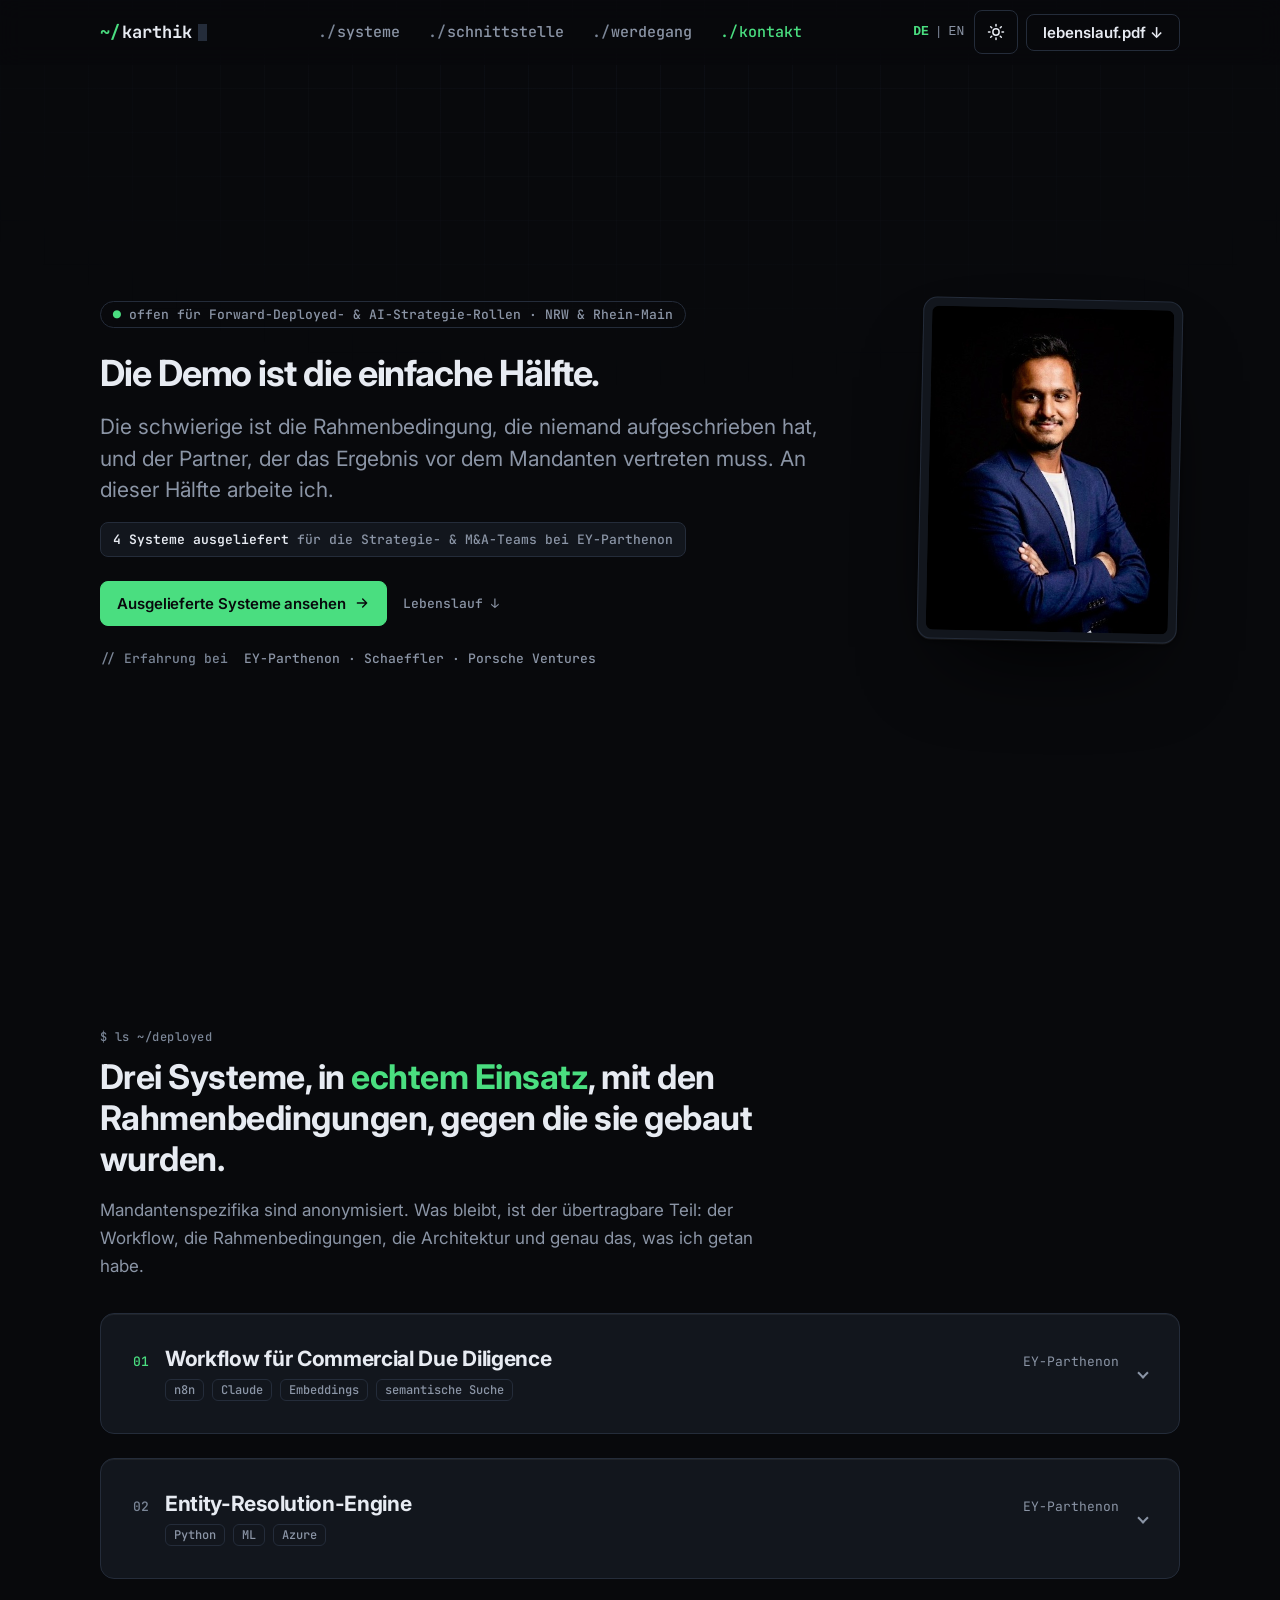
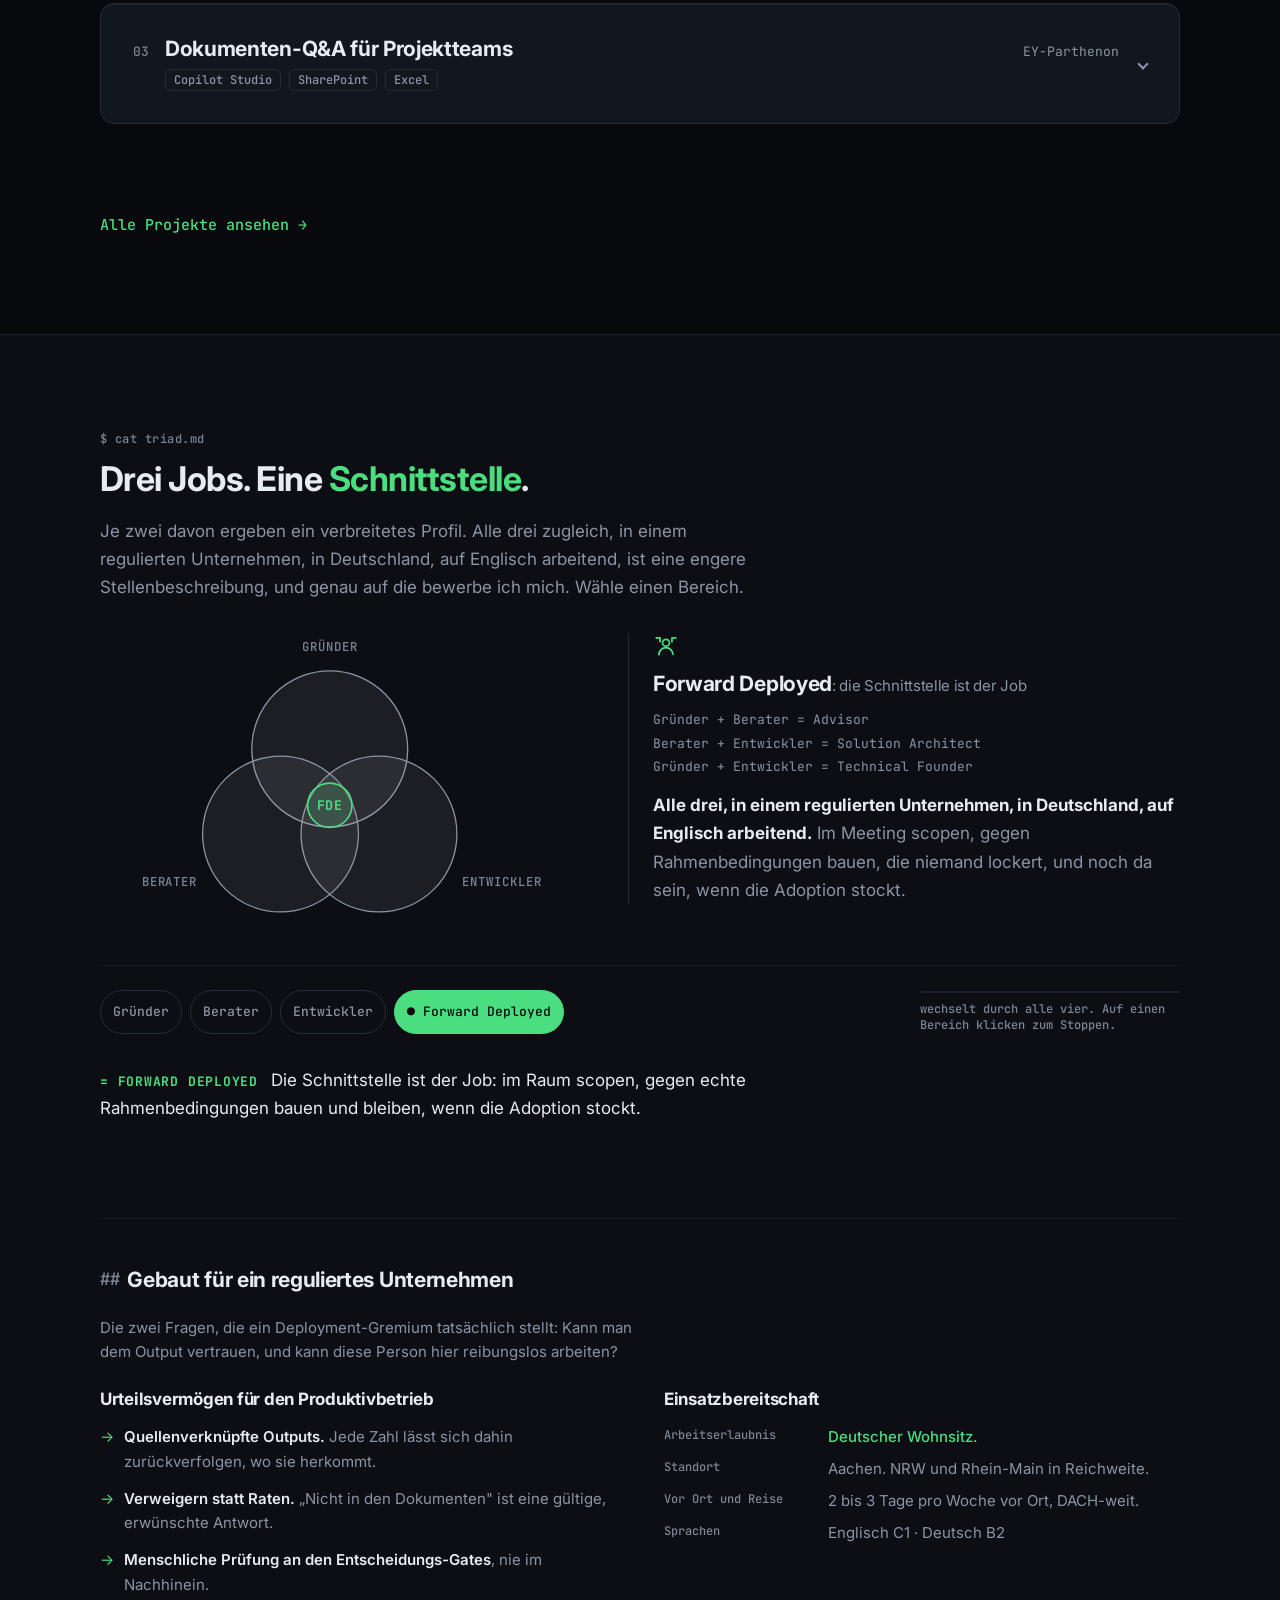
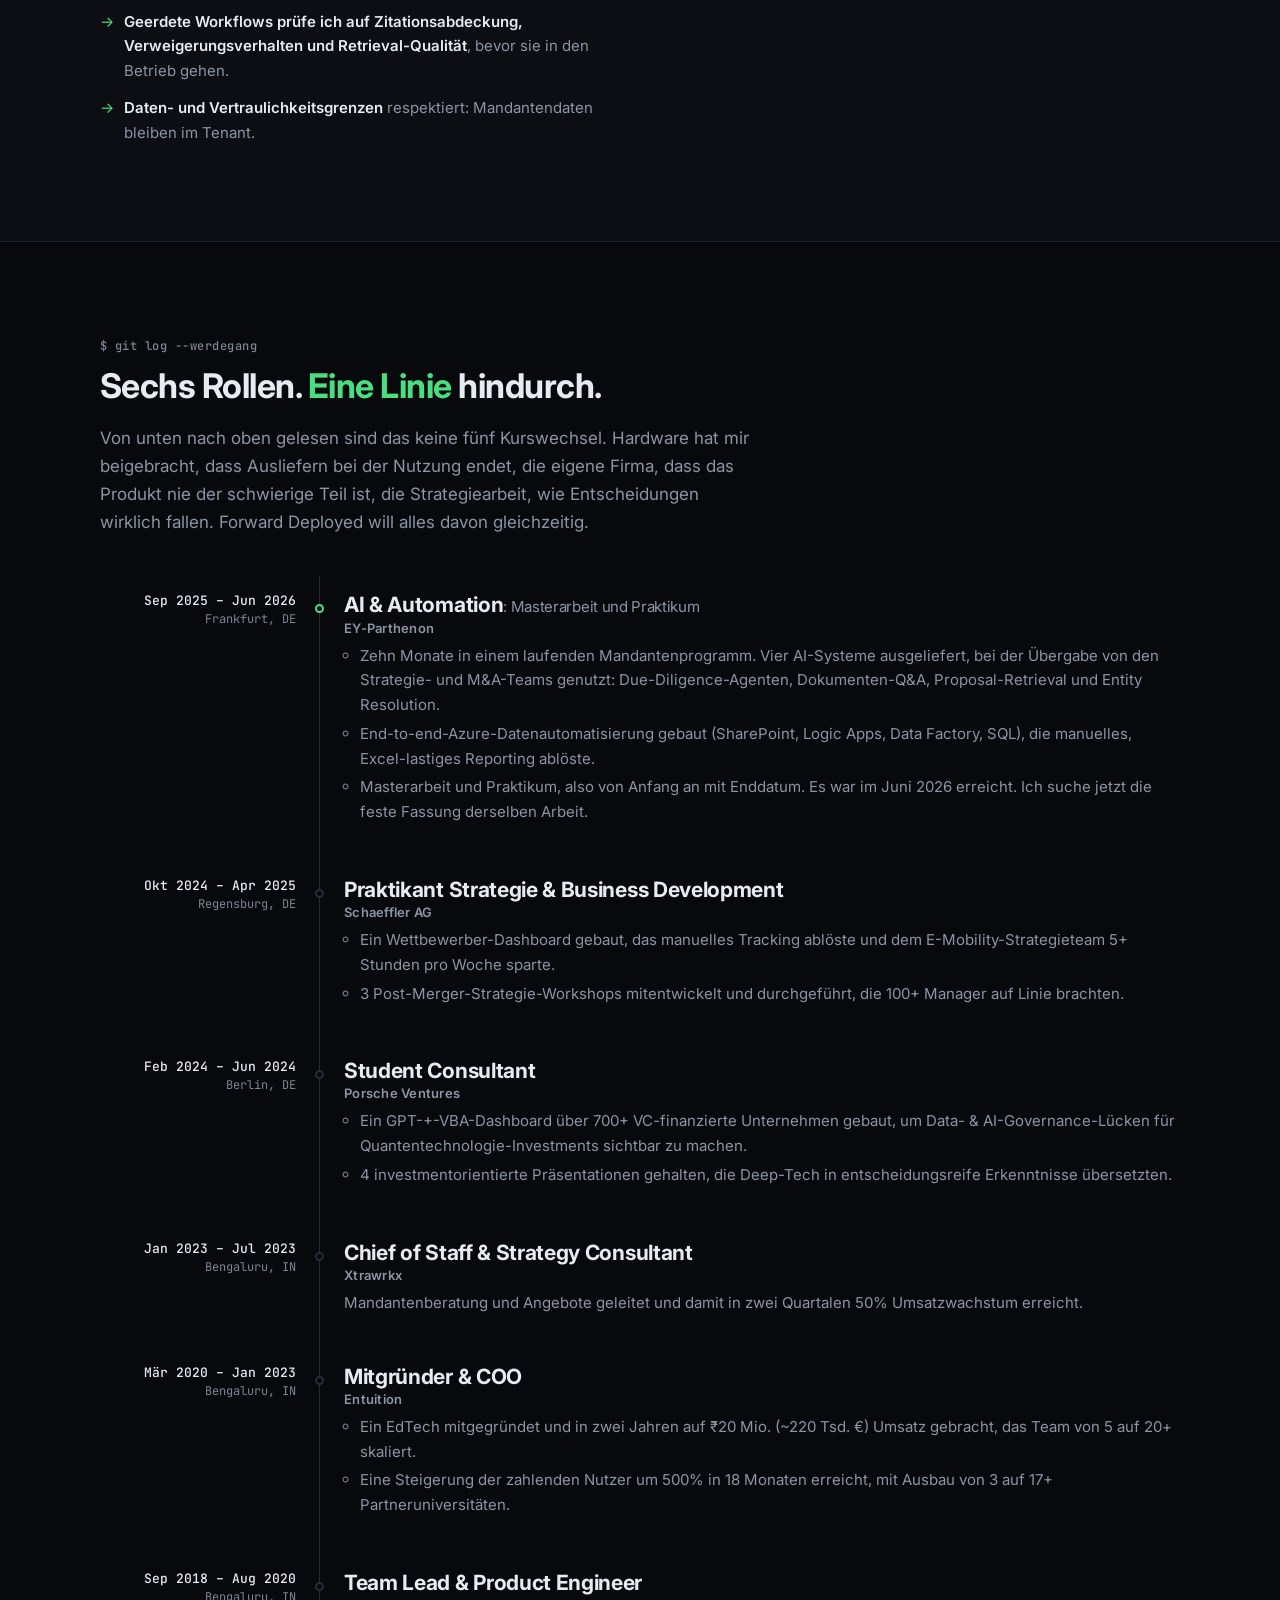
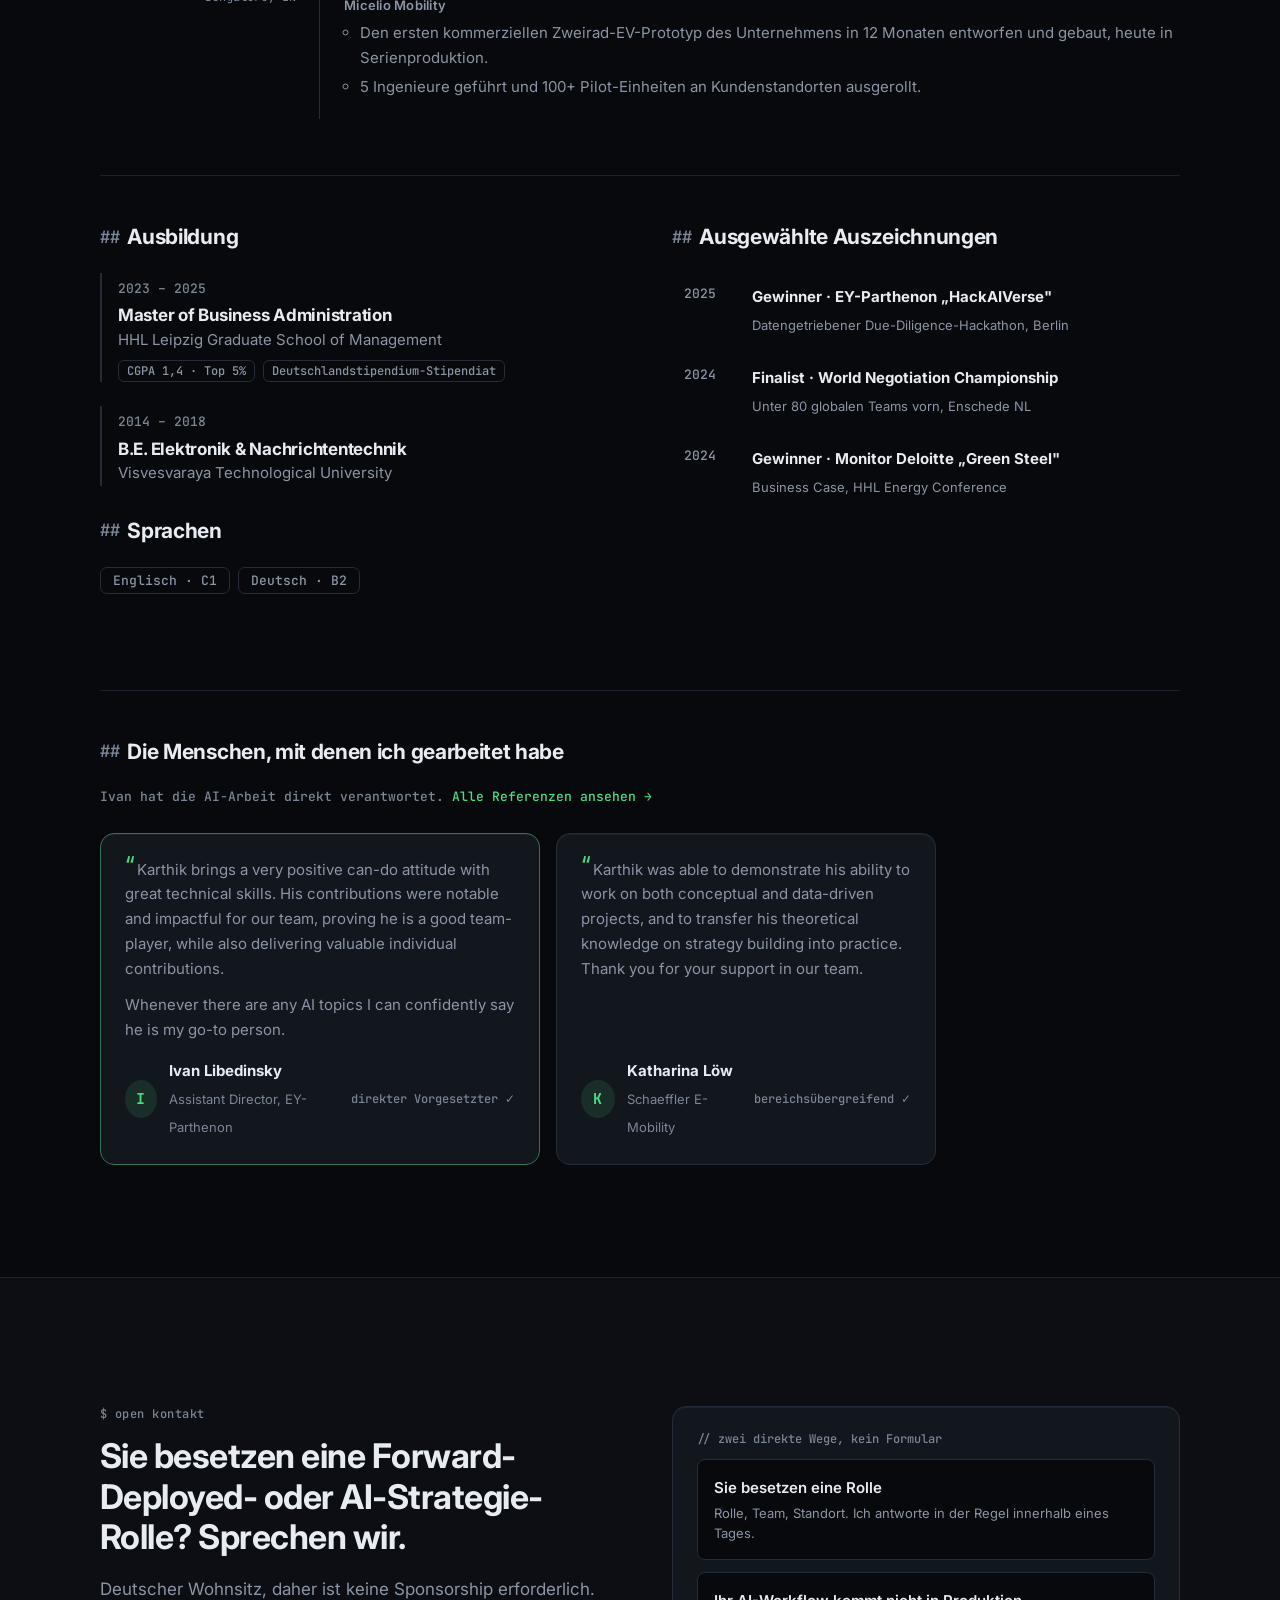
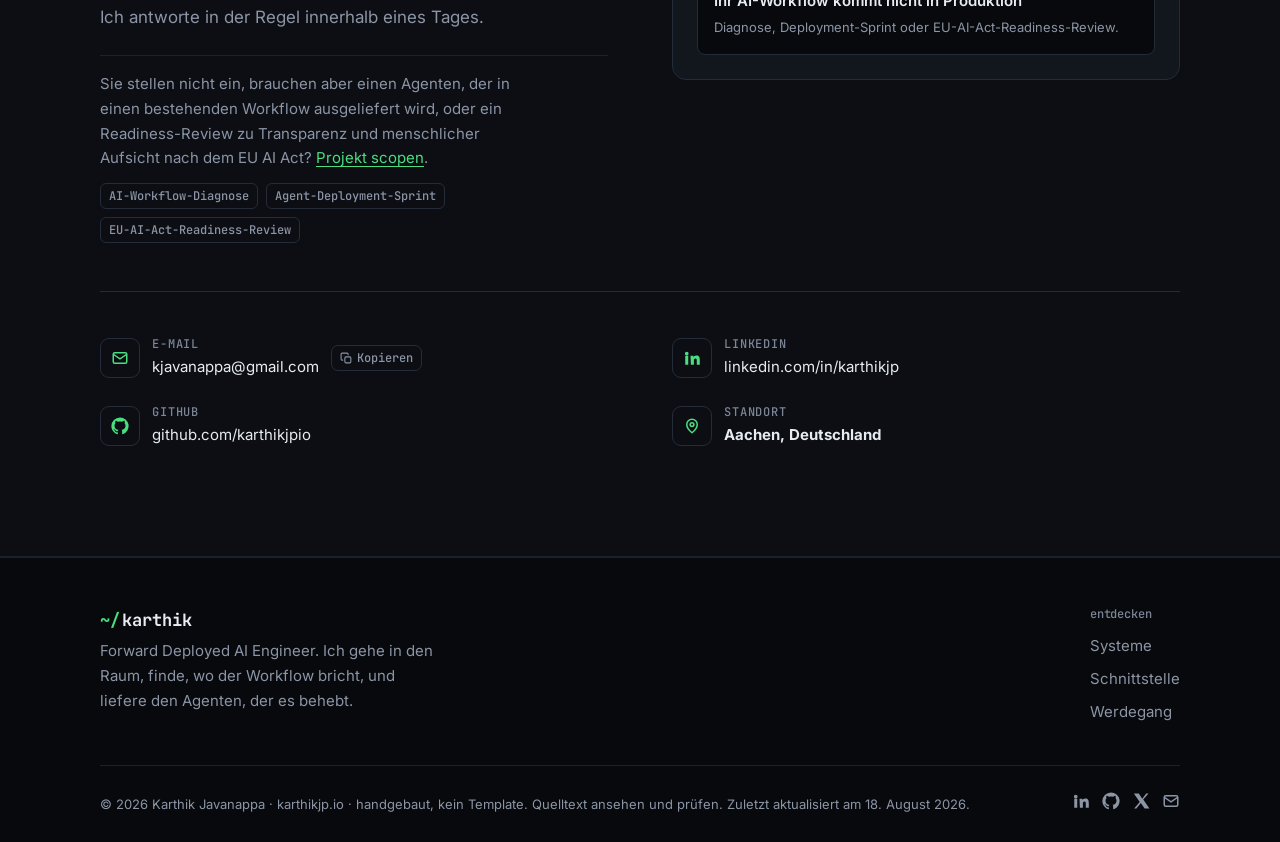
==== commit b8a5bf52: "Fix mobile density, rhythm, and tap targets Section padding, hero lead and headline sizes, the float" ====
--- a/index.html
+++ b/index.html
@@ -445,44 +445,52 @@
           </li>
           <li class="job" id="job-porsche">
             <div class="job-meta"><span class="job-date">Feb 2024 – Jun 2024</span><span class="job-loc">Berlin, DE</span></div>
-            <div class="job-main">
-              <h3 class="job-role">Student Consultant</h3>
-              <div class="job-org">Porsche Ventures</div>
+            <details class="job-main" open>
+              <summary class="job-sum">
+                <h3 class="job-role">Student Consultant</h3>
+                <div class="job-org">Porsche Ventures</div>
+              </summary>
               <ul>
                 <li>Ein GPT-+-VBA-Dashboard über 700+ VC-finanzierte Unternehmen gebaut, um Data- &amp; AI-Governance-Lücken für Quantentechnologie-Investments sichtbar zu machen.</li>
                 <li>4 investmentorientierte Präsentationen gehalten, die Deep-Tech in entscheidungsreife Erkenntnisse übersetzten.</li>
               </ul>
-            </div>
+            </details>
           </li>
           <li class="job" id="job-xtrawrkx">
             <div class="job-meta"><span class="job-date">Jan 2023 – Jul 2023</span><span class="job-loc">Bengaluru, IN</span></div>
-            <div class="job-main">
-              <h3 class="job-role">Chief of Staff &amp; Strategy Consultant</h3>
-              <div class="job-org">Xtrawrkx</div>
+            <details class="job-main" open>
+              <summary class="job-sum">
+                <h3 class="job-role">Chief of Staff &amp; Strategy Consultant</h3>
+                <div class="job-org">Xtrawrkx</div>
+              </summary>
               <p class="job-oneline">Mandantenberatung und Angebote geleitet und damit in zwei Quartalen 50% Umsatzwachstum erreicht.</p>
-            </div>
+            </details>
           </li>
           <li class="job" id="job-entuition">
             <div class="job-meta"><span class="job-date">Mär 2020 – Jan 2023</span><span class="job-loc">Bengaluru, IN</span></div>
-            <div class="job-main">
-              <h3 class="job-role">Mitgründer &amp; COO</h3>
-              <div class="job-org">Entuition</div>
+            <details class="job-main" open>
+              <summary class="job-sum">
+                <h3 class="job-role">Mitgründer &amp; COO</h3>
+                <div class="job-org">Entuition</div>
+              </summary>
               <ul>
                 <li>Ein EdTech mitgegründet und in zwei Jahren auf ₹20 Mio. (~220 Tsd. €) Umsatz gebracht, das Team von 5 auf 20+ skaliert.</li>
                 <li>Eine Steigerung der zahlenden Nutzer um 500% in 18 Monaten erreicht, mit Ausbau von 3 auf 17+ Partneruniversitäten.</li>
               </ul>
-            </div>
+            </details>
           </li>
           <li class="job" id="job-micelio">
             <div class="job-meta"><span class="job-date">Sep 2018 – Aug 2020</span><span class="job-loc">Bengaluru, IN</span></div>
-            <div class="job-main">
-              <h3 class="job-role">Team Lead &amp; Product Engineer</h3>
-              <div class="job-org">Micelio Mobility</div>
+            <details class="job-main" open>
+              <summary class="job-sum">
+                <h3 class="job-role">Team Lead &amp; Product Engineer</h3>
+                <div class="job-org">Micelio Mobility</div>
+              </summary>
               <ul>
                 <li>Den ersten kommerziellen Zweirad-EV-Prototyp des Unternehmens in 12 Monaten entworfen und gebaut, heute in Serienproduktion.</li>
                 <li>5 Ingenieure geführt und 100+ Pilot-Einheiten an Kundenstandorten ausgerollt.</li>
               </ul>
-            </div>
+            </details>
           </li>
         </ol>
 
--- a/assets/css/styles.css
+++ b/assets/css/styles.css
@@ -213,7 +213,19 @@
 }
 
 /* ---------- hero ---------- */
-.hero { padding: 64px 0 32px; }
+/* The first screen is the whole screen: nothing from the next section peeks above
+   the fold. The nav is sticky and in flow at 64px, so subtracting it makes hero plus
+   nav exactly one viewport. svh rather than vh so the mobile URL bar does not push
+   the CTA out of view; the vh line above it is the fallback for older engines.
+   min-height, not height, so a short laptop or landscape phone grows instead of
+   clipping the portrait. */
+.hero {
+  min-height: calc(100vh - 64px);
+  min-height: calc(100svh - 64px);
+  display: grid;
+  align-content: center;
+  padding: 64px 0;
+}
 /* Portrait floats beside the copy so the H1 owns the top-left, where the eye
    lands. Float rather than grid: the copy wraps past the image and the credit
    line runs full width underneath. */
@@ -687,11 +699,39 @@
 .job-main li { margin-bottom: 4px; font-size: 15px; }
 .job-oneline { margin: 4px 0 0; color: var(--muted); font-size: 15px; }
 
+/* The four older roles are <details open>: everything ships expanded, and main.js
+   closes them on a phone only, where the timeline was five screens of prose. So
+   no-JS, print and desktop all still get the whole CV for free. The summary has
+   to render exactly like the <div> it replaced, hence the killed marker. */
+.job-sum { list-style: none; cursor: default; pointer-events: none; }
+.job-sum::-webkit-details-marker { display: none; }
+
 @media (max-width: 860px) {
   .joblog::before { left: 4px; }
   .job { grid-template-columns: 1fr; gap: 8px; padding-left: 24px; }
   .job::before { left: 0; top: 8px; }
   .job-meta { text-align: left; display: flex; gap: 12px; align-items: baseline; }
+}
+
+/* Only where the disclosure does something does it advertise itself, or respond:
+   above this width it is inert, so a laptop click that was aiming to select the
+   role title cannot silently fold the entry away. */
+@media (max-width: 620px) {
+  /* 48px between entries was measured against open ones; collapsed they are
+     ~110px tall and the gap started to read as a section break */
+  .job { padding: 16px 0; }
+  .job-sum { cursor: pointer; pointer-events: auto; position: relative; padding-right: 24px; }
+  .job-sum::after {
+    content: "";
+    position: absolute; right: 4px; top: 8px;
+    width: 7px; height: 7px;
+    border-right: 2px solid var(--muted);
+    border-bottom: 2px solid var(--muted);
+    transform: rotate(45deg);
+    transition: transform .2s ease;
+  }
+  .job-main[open] > .job-sum::after { transform: rotate(-135deg); }
+  .job-sum:focus-visible { outline: 2px solid var(--accent); outline-offset: 4px; border-radius: 4px; }
 }
 
 /* ---------- education + awards ---------- */
@@ -975,14 +1015,49 @@
   .footer-top { flex-direction: column; gap: 32px; }
   .footer-cols { gap: 32px; }
   .footer-bottom { flex-direction: column; align-items: flex-start; gap: 12px; }
-  .footer { padding-bottom: 96px; }
+  /* was 96px to clear the floating to-top button, which is display:none here now */
+  .footer { padding-bottom: 32px; }
 
   /* On a phone the portrait was eating the first screen. The float is off at this
      width, so flex ordering is free: words first, face after the CTA. */
   .hero-top { display: flex; flex-direction: column; align-items: flex-start; }
   .hero-top > * { max-width: 100%; min-width: 0; }
   .hero-photo { order: 1; width: 220px; margin: 8px 0 0; }
-  .hero-avail { font-size: 12px; }
+
+  /* A 999px radius promises one line. This string is 66 characters and wraps at
+     every phone width there is, so the pill was a two-line lozenge straining at
+     its own border. Squared off, the second line reads as deliberate.
+     Block, not inline-flex: as a flex item the status dot could not sit on the
+     same line as a text run that wraps, so it stranded itself on its own row. */
+  .hero-avail { display: block; font-size: 12px; line-height: 1.5; border-radius: var(--radius); padding: 8px 12px; }
+  .hero-avail .st-ok { margin-right: 8px; }
+
+  /* Vertical rhythm. 96px of section padding plus the 128px top on #work and
+     #contact is a laptop measure: at 375px it stacked into a measured 135px of
+     empty screen at every seam, which reads as "the page ended" rather than as
+     air. Halved, the seams still separate without swallowing a screen. */
+  .section { padding: 48px 0; }
+  /* the ID rules outrank .section, so the 128px emphasis top has to be named to
+     be undone. On a phone every seam is worth the same 96px, not 176. */
+  #work, #contact { padding-top: 48px; }
+  .section-head { margin-bottom: 24px; }
+  .edu-split { margin-top: 32px; padding-top: 32px; }
+
+  /* Both of these had a floor sized for a 600px column, so on a 343px one the
+     lead ran seven lines and outweighed its own H1, and section headlines ran
+     five. The clamps stay continuous with the desktop values at 620px. */
+  .hero-lead { font-size: clamp(17px, 4.6vw, 21px); }
+  .section-head h2 { font-size: clamp(23px, 5.2vw, 26px); }
+
+  /* .to-top is a 42px fixed square 24px off an edge the container is only 16px
+     from, so it sat on top of body copy at three of eight sampled scroll
+     positions. The sticky nav is already the way back up. */
+  .to-top { display: none; }
+
+  /* the tp-fde panel one scroll above says this same sentence. On a laptop the
+     two sit far enough apart to read as diagram and conclusion; stacked on a
+     phone they read as a repeat. */
+  .overlap-close { display: none; }
 }
 /* no element may exceed the viewport on a phone */
 @media (max-width: 860px) {
@@ -1013,6 +1088,14 @@
   .ci-copy { min-height: 44px; padding-inline: 12px; }
   .brand { padding-block: 12px; }
   .cd-row { padding: 16px; }
+  /* the dropdown links were 36px, the footer icons 18px, the footer column links
+     25px and the EN switcher a 16x21 sliver wedged between two 44px buttons.
+     Inline links inside a sentence stay exempt, per the note above. */
+  .nav-links a { min-height: 44px; display: flex; align-items: center; }
+  .footer-social { gap: 0; margin-left: -12px; }
+  .footer-social a { min-width: 44px; min-height: 44px; display: inline-grid; place-items: center; }
+  .footer-col a { padding-block: 12px; margin-bottom: 0; }
+  .lang-switch a { min-width: 32px; min-height: 44px; display: inline-flex; align-items: center; justify-content: center; }
 }
 
 /* ---------- keyboard floor ----------
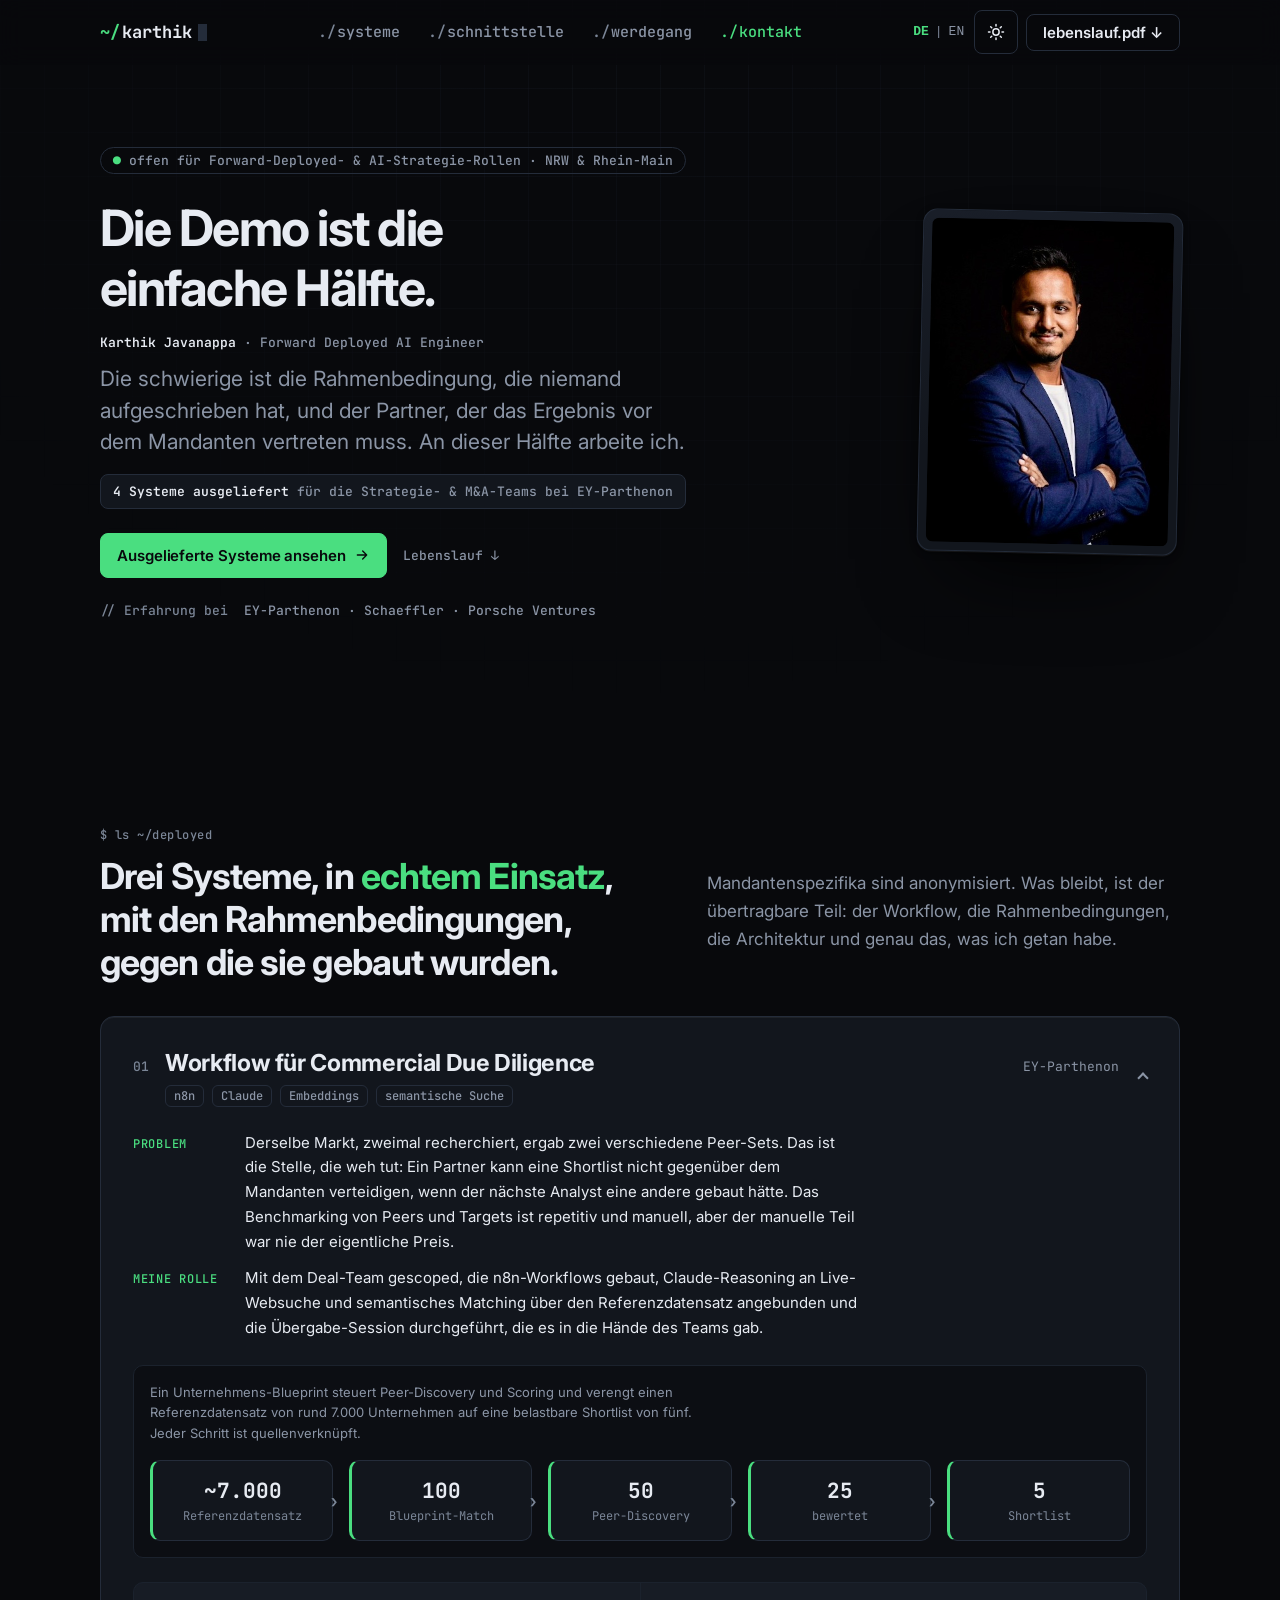
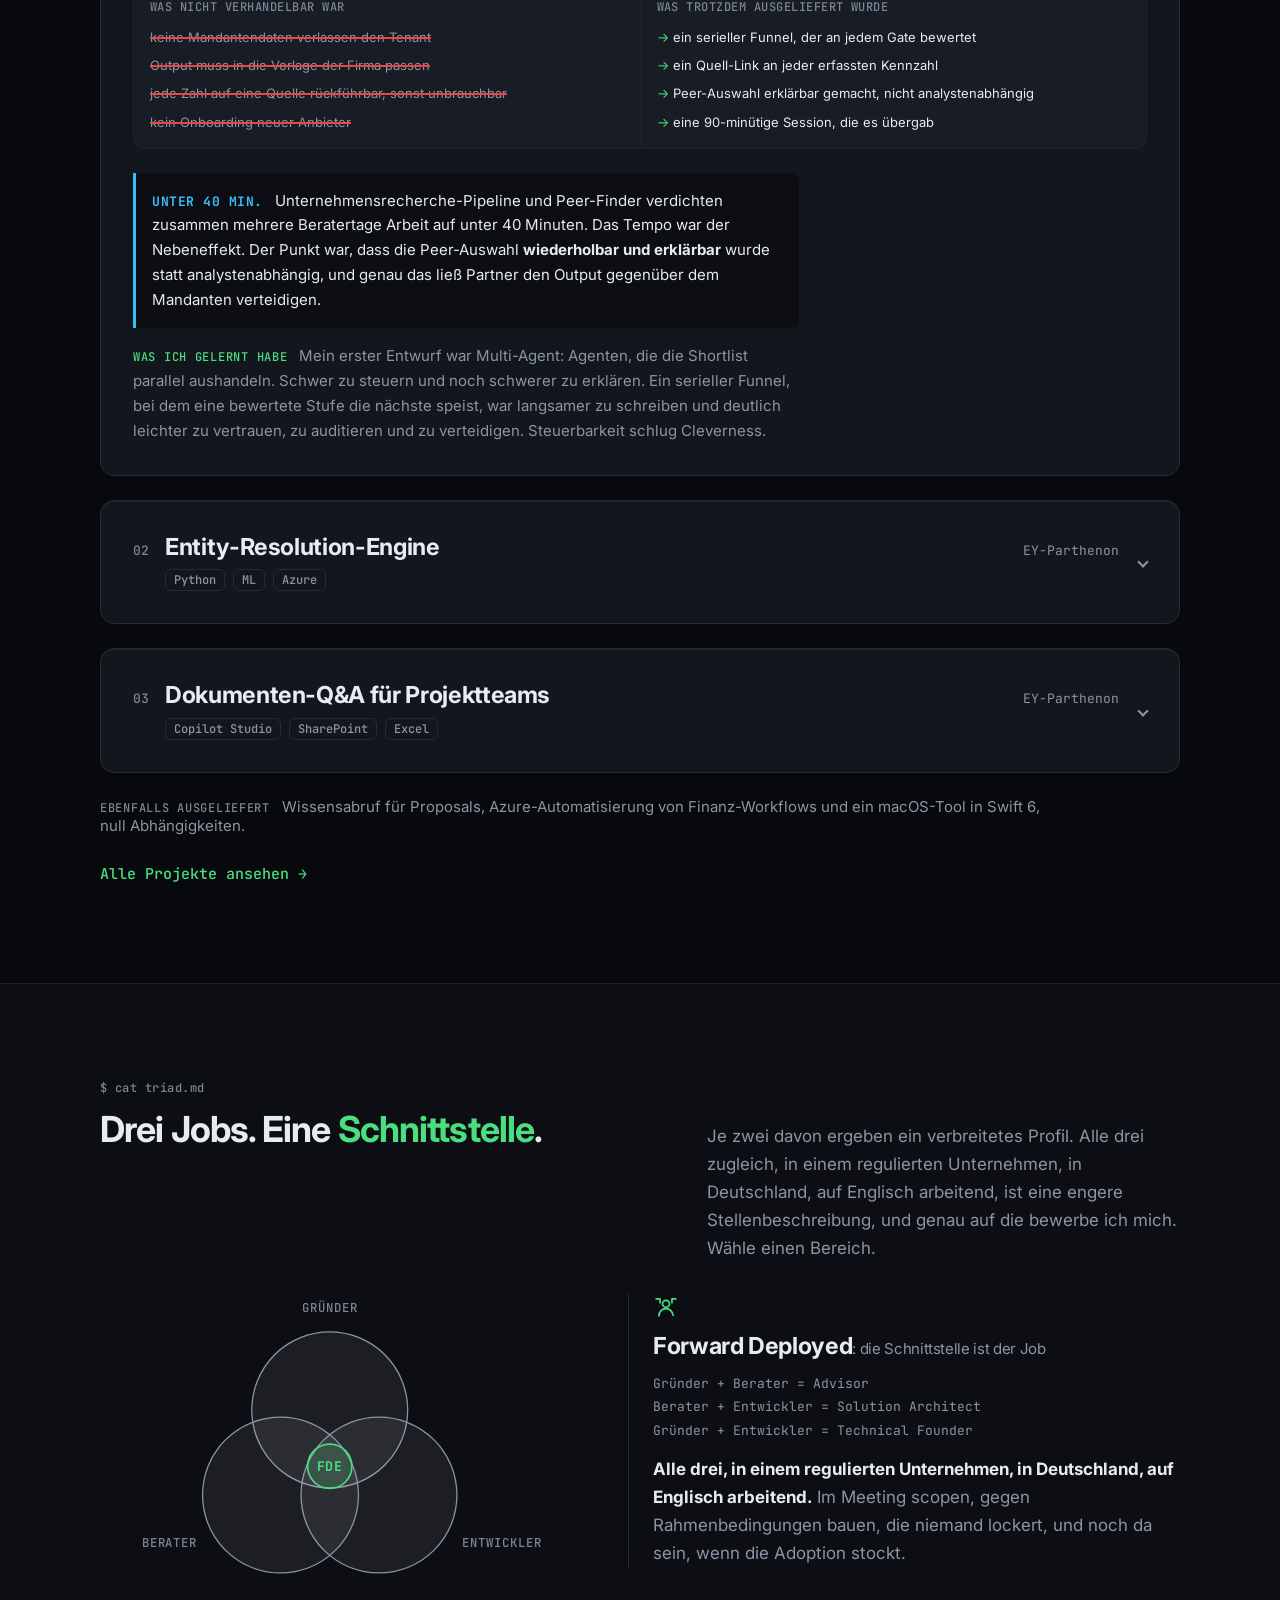
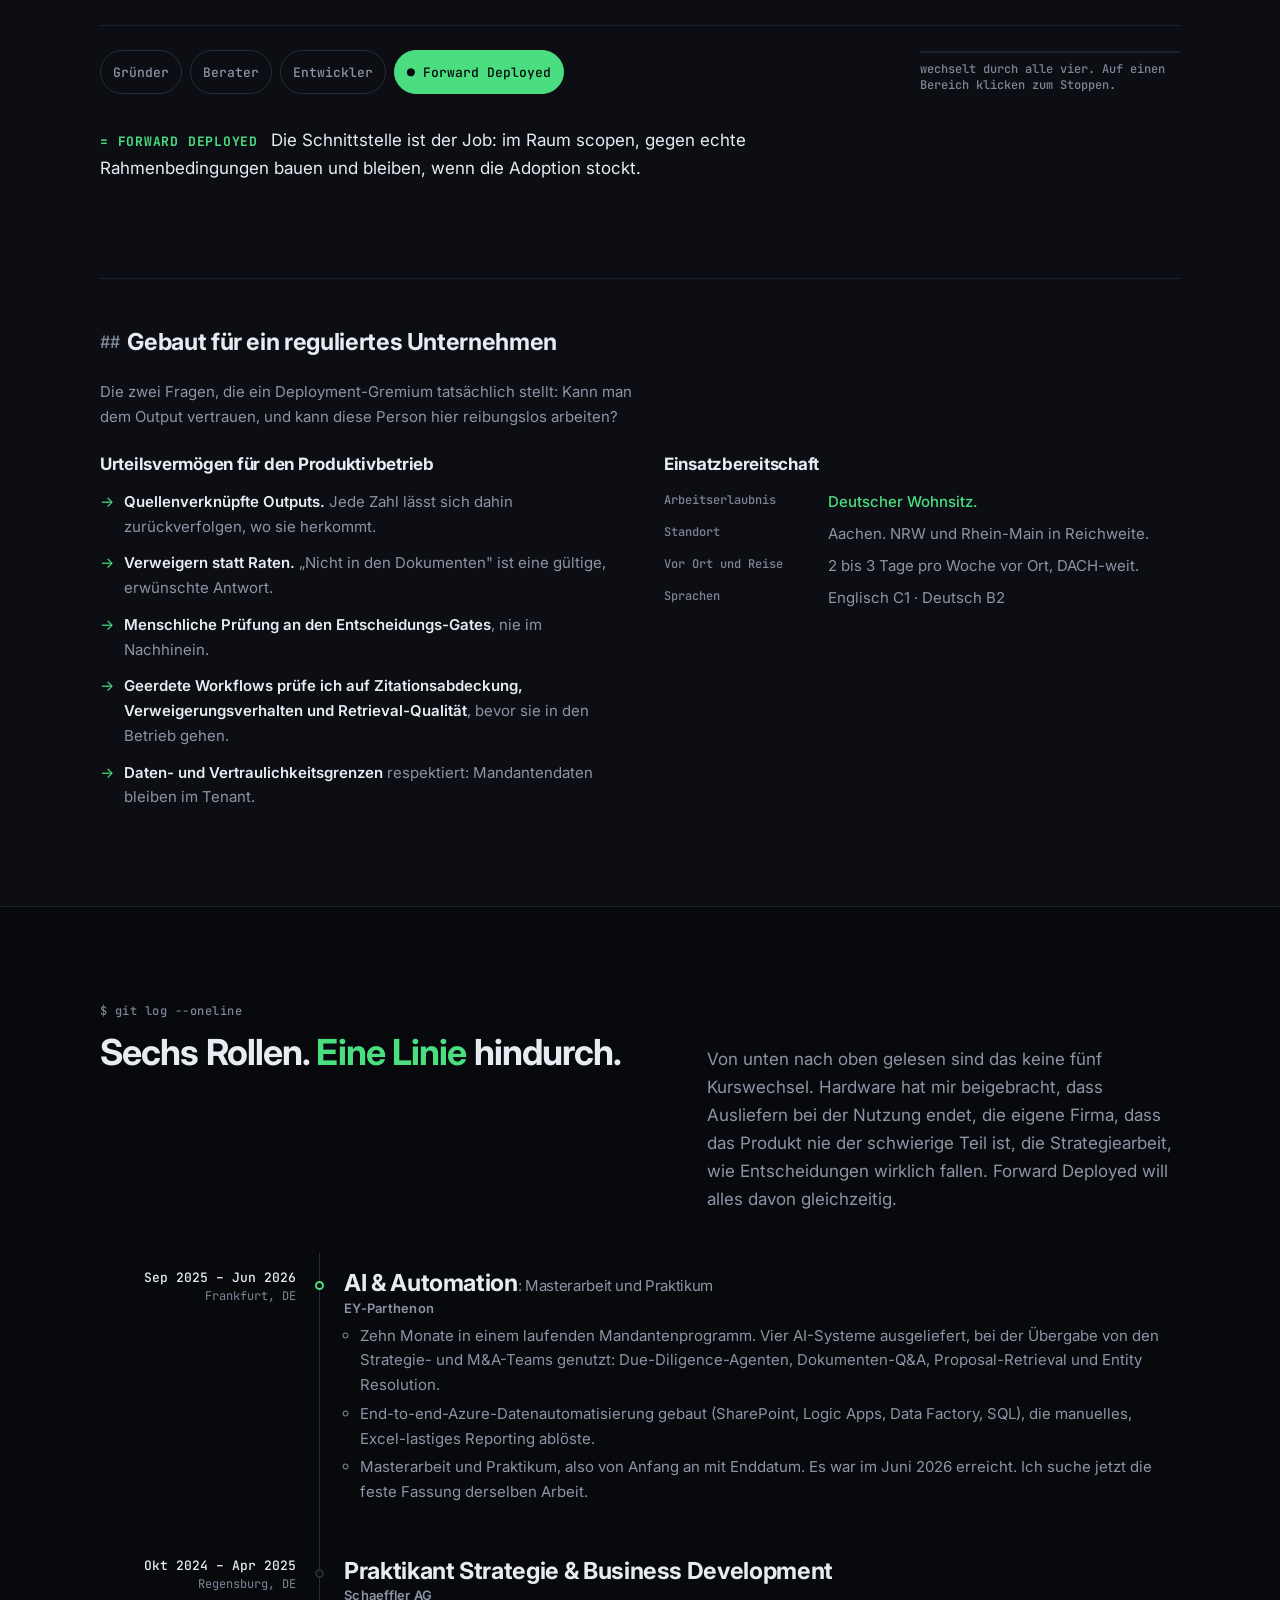
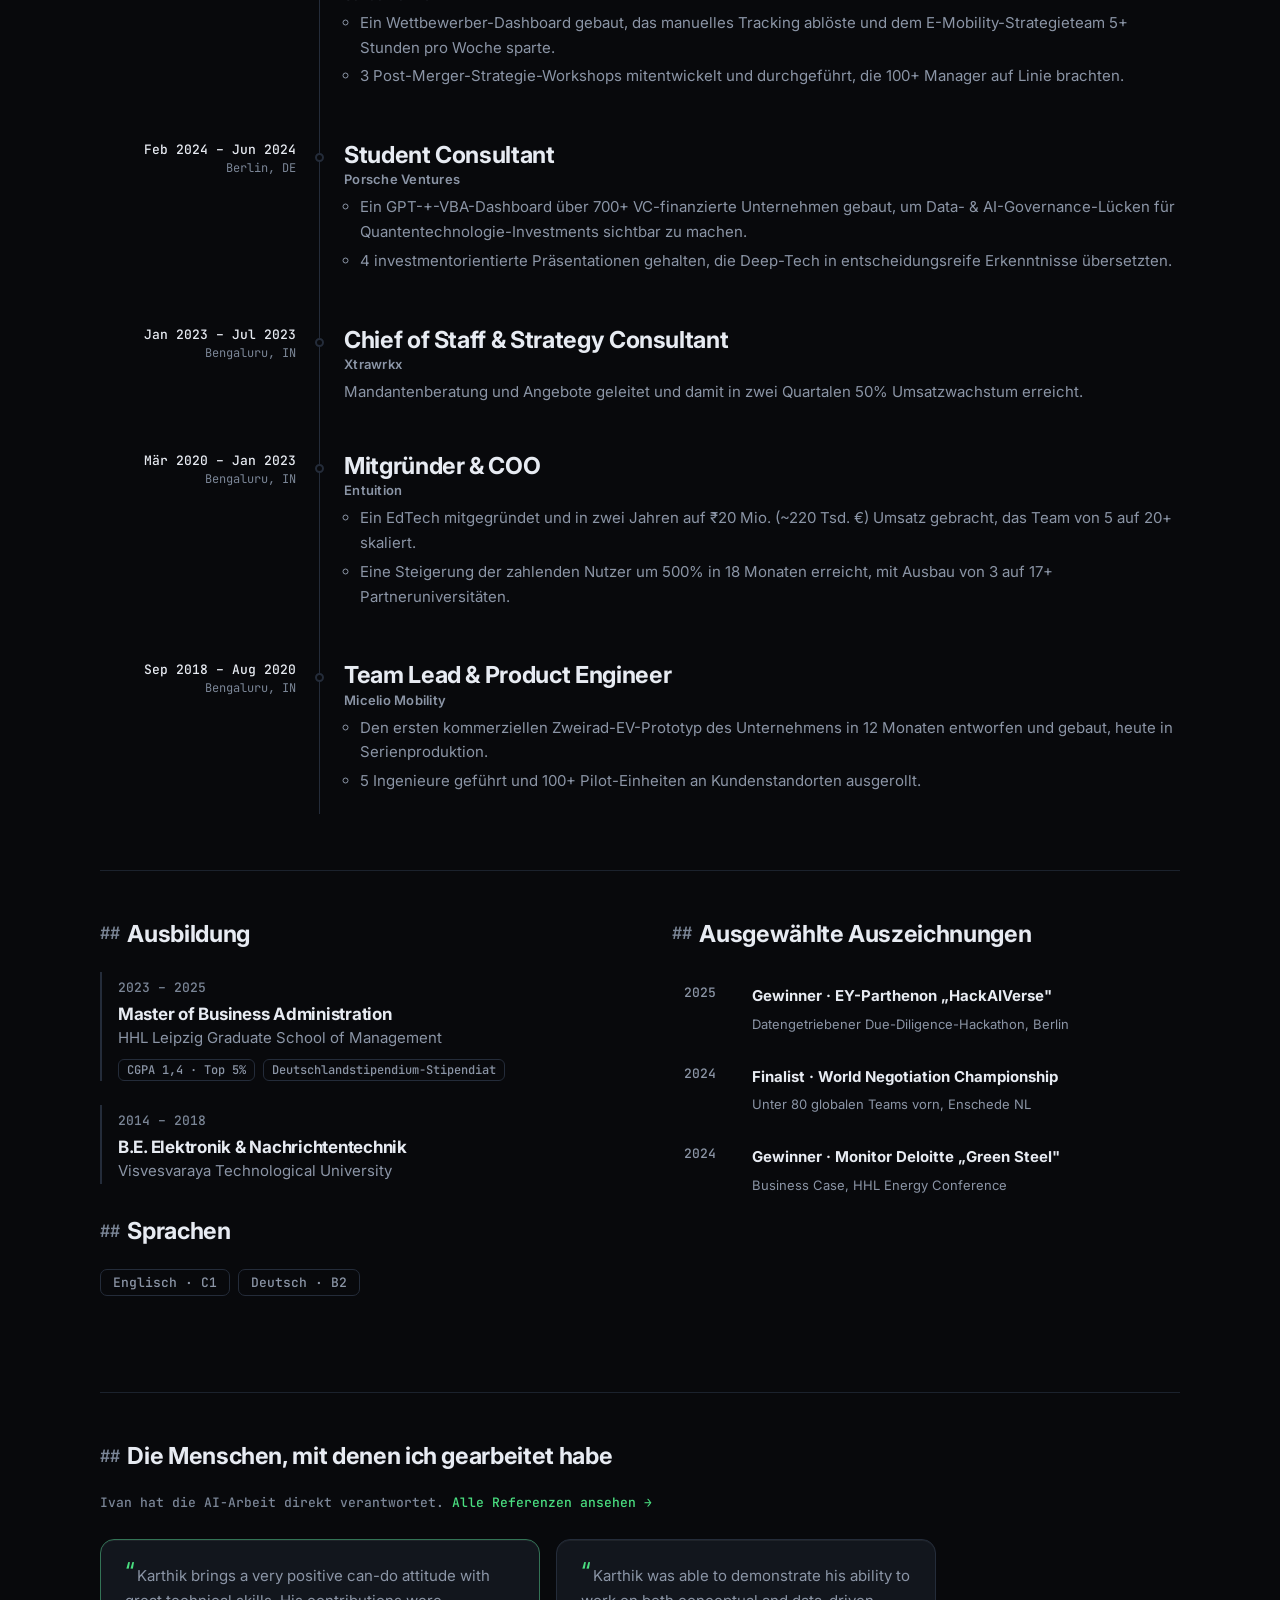
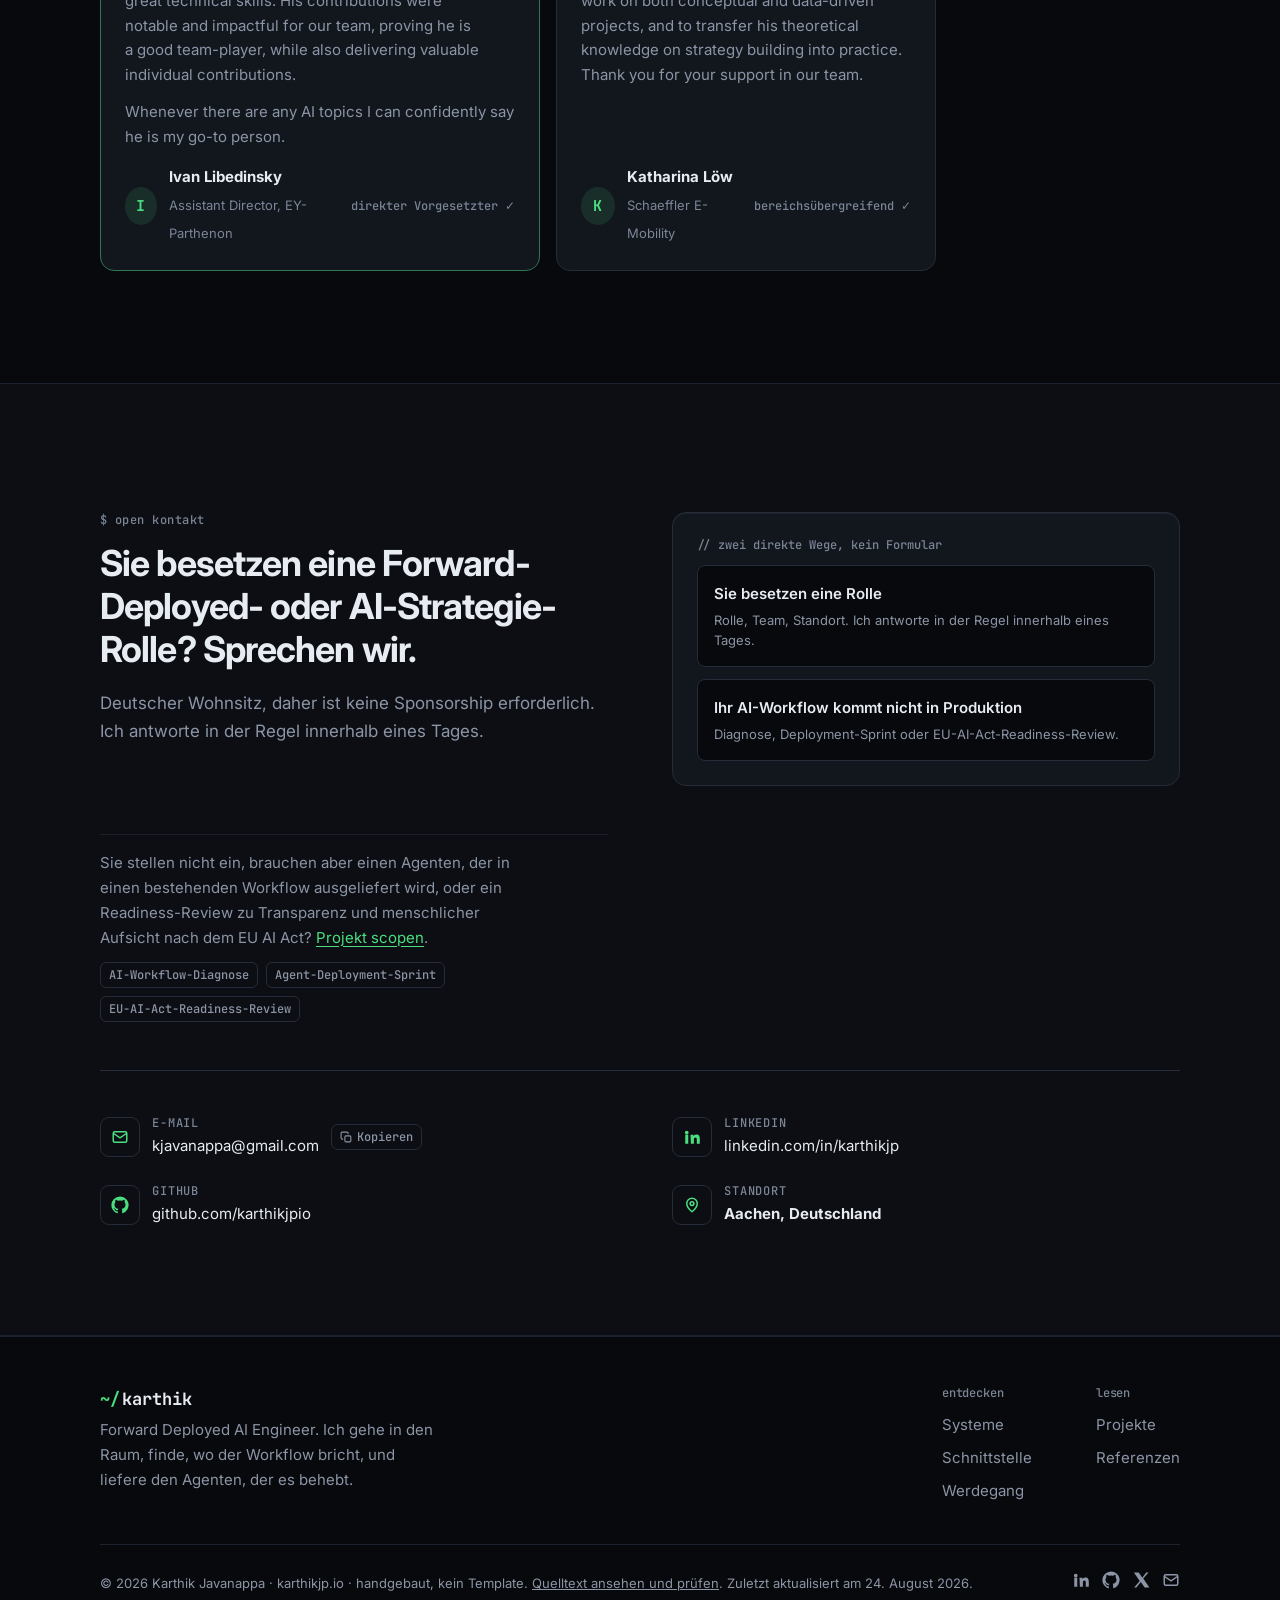
==== commit 7b3ee81e: "Full craft pass: hero rebuild, fluid type, open case studies, light mode The hero's only button poin" ====
--- a/index.html
+++ b/index.html
@@ -34,7 +34,7 @@
        ended up showing fresh HTML with the pre-fix layout: new markup, old rules.
        The HTML itself revalidates, so bumping this token is what pulls new assets.
        BUMP IT ON EVERY DEPLOY that touches styles.css or main.js. -->
-  <link rel="stylesheet" href="assets/css/styles.css?v=20260818c" />
+  <link rel="stylesheet" href="assets/css/styles.css?v=20260824a" />
 
   <!-- theme before first paint. main.js runs after the body, which meant a
        returning light-theme visitor got a dark flash. Same try/catch as there. -->
@@ -75,6 +75,10 @@
         <a href="#overlap">schnittstelle</a>
         <a href="#experience">werdegang</a>
         <a href="#contact">kontakt</a>
+        <!-- menu-only: .nav-cta in .nav-actions is hidden below 950px, which left
+             a phone with no call to action in the sticky bar from screen two on.
+             A fifth item does not fit the 288px bar at 320px, so it lives here. -->
+        <a class="nav-menu-cta" href="assets/Karthik_Javanappa_CV_DE.pdf" download>lebenslauf.pdf ↓</a>
       </nav>
 
       <div class="nav-actions">
@@ -99,35 +103,40 @@
     <!-- ===================== HERO ===================== -->
     <section class="hero" id="home">
       <div class="container hero-top">
-        <p class="hero-avail">
-          <span class="st-ok" aria-hidden="true">●</span>
-          offen für Forward-Deployed- &amp; AI-Strategie-Rollen · NRW &amp; Rhein-Main
-        </p>
-
-        <!-- after the pill, not before it: below 620px the float is off and DOM
-             order is visual order, so leading with a portrait pushes the H1 down. -->
+        <div class="hero-copy">
+          <p class="hero-avail">
+            <span class="st-ok" aria-hidden="true">●</span>
+            offen für Forward-Deployed- &amp; AI-Strategie-Rollen · NRW &amp; Rhein-Main
+          </p>
+
+          <h1 class="hero-h1">Die Demo ist die einfache Hälfte.</h1>
+
+          <p class="hero-ident"><b>Karthik Javanappa</b> · Forward Deployed AI Engineer</p>
+
+          <p class="hero-lead">Die schwierige ist die Rahmenbedingung, die niemand aufgeschrieben hat, und der Partner, der das Ergebnis vor dem Mandanten vertreten muss. An dieser Hälfte arbeite ich.</p>
+
+          <p class="hero-proof"><b>4 Systeme ausgeliefert</b> für die Strategie- &amp; M&amp;A-Teams bei EY-Parthenon</p>
+
+          <div class="hero-cta">
+            <a href="#work" class="btn btn-primary">
+              Ausgelieferte Systeme ansehen
+              <svg viewBox="0 0 24 24" fill="none" stroke="currentColor" stroke-width="2" stroke-linecap="round" stroke-linejoin="round"><path d="M5 12h14M13 6l6 6-6 6"/></svg>
+            </a>
+            <a href="assets/Karthik_Javanappa_CV_DE.pdf" class="hero-cv" download>Lebenslauf ↓</a>
+          </div>
+
+          <p class="credit"><span class="credit-lab">// Erfahrung bei</span> EY-Parthenon · Schaeffler · Porsche Ventures</p>
+        </div>
+
+        <!-- second grid column on wide screens, and last in the single column on a
+             phone. Kept out of the copy wrapper so it can sit on the headline's
+             optical centre instead of floating in the gap beside it. -->
         <div class="hero-photo">
           <figure class="frame">
             <img src="assets/img/Portrait.jpeg" alt="Porträt von Karthik Javanappa"
                  width="380" height="418" />
           </figure>
         </div>
-
-        <h1 class="hero-h1">Die Demo ist die einfache Hälfte.</h1>
-
-        <p class="hero-lead">Die schwierige ist die Rahmenbedingung, die niemand aufgeschrieben hat, und der Partner, der das Ergebnis vor dem Mandanten vertreten muss. An dieser Hälfte arbeite ich.</p>
-
-        <p class="hero-proof"><b>4 Systeme ausgeliefert</b> für die Strategie- &amp; M&amp;A-Teams bei EY-Parthenon</p>
-
-        <div class="hero-cta">
-          <a href="#work" class="btn btn-primary">
-            Ausgelieferte Systeme ansehen
-            <svg viewBox="0 0 24 24" fill="none" stroke="currentColor" stroke-width="2" stroke-linecap="round" stroke-linejoin="round"><path d="M5 12h14M13 6l6 6-6 6"/></svg>
-          </a>
-          <a href="assets/Karthik_Javanappa_CV_DE.pdf" class="hero-cv" download>Lebenslauf ↓</a>
-        </div>
-
-        <p class="credit"><span class="credit-lab">// Erfahrung bei</span> EY-Parthenon · Schaeffler · Porsche Ventures</p>
       </div>
     </section>
 
@@ -141,7 +150,7 @@
         </div>
 
         <!-- ── CASE 1 ─────────────────────────────────────────────── -->
-        <details class="case reveal" name="cases">
+        <details class="case reveal" open>
           <summary class="case-head">
             <span class="case-num">01</span>
             <div>
@@ -194,7 +203,7 @@
         </details>
 
         <!-- ── CASE 2 ─────────────────────────────────────────────── -->
-        <details class="case reveal" name="cases">
+        <details class="case reveal">
           <summary class="case-head">
             <span class="case-num">02</span>
             <div>
@@ -239,7 +248,7 @@
         </details>
 
         <!-- ── CASE 3 ─────────────────────────────────────────────── -->
-        <details class="case reveal" name="cases">
+        <details class="case reveal">
           <summary class="case-head">
             <span class="case-num">03</span>
             <div>
@@ -414,7 +423,7 @@
     <section class="section" id="experience">
       <div class="container">
         <div class="section-head reveal">
-          <span class="eyebrow">$ git log --werdegang</span>
+          <span class="eyebrow">$ git log --oneline</span>
           <h2>Sechs Rollen. <em class="accent-text">Eine Linie</em> hindurch.</h2>
           <p>Von unten nach oben gelesen sind das keine fünf Kurswechsel. Hardware hat mir beigebracht, dass Ausliefern bei der Nutzung endet, die eigene Firma, dass das Produkt nie der schwierige Teil ist, die Strategiearbeit, wie Entscheidungen wirklich fallen. Forward Deployed will alles davon gleichzeitig.</p>
         </div>
@@ -422,26 +431,30 @@
         <ol class="joblog reveal">
           <li class="job" id="job-ey">
             <div class="job-meta"><span class="job-date">Sep 2025 – Jun 2026</span><span class="job-loc">Frankfurt, DE</span></div>
-            <div class="job-main">
-              <h3 class="job-role">AI &amp; Automation<span>: Masterarbeit und Praktikum</span></h3>
-              <div class="job-org">EY-Parthenon</div>
+            <details class="job-main" open>
+              <summary class="job-sum">
+                <h3 class="job-role">AI &amp; Automation<span>: Masterarbeit und Praktikum</span></h3>
+                <div class="job-org">EY-Parthenon</div>
+              </summary>
               <ul>
                 <li>Zehn Monate in einem laufenden Mandantenprogramm. Vier AI-Systeme ausgeliefert, bei der Übergabe von den Strategie- und M&amp;A-Teams genutzt: Due-Diligence-Agenten, Dokumenten-Q&amp;A, Proposal-Retrieval und Entity Resolution.</li>
                 <li>End-to-end-Azure-Datenautomatisierung gebaut (SharePoint, Logic Apps, Data Factory, SQL), die manuelles, Excel-lastiges Reporting ablöste.</li>
                 <li>Masterarbeit und Praktikum, also von Anfang an mit Enddatum. Es war im Juni 2026 erreicht. Ich suche jetzt die feste Fassung derselben Arbeit.</li>
               </ul>
-            </div>
+            </details>
           </li>
           <li class="job" id="job-schaeffler">
             <div class="job-meta"><span class="job-date">Okt 2024 – Apr 2025</span><span class="job-loc">Regensburg, DE</span></div>
-            <div class="job-main">
-              <h3 class="job-role">Praktikant Strategie &amp; Business Development</h3>
-              <div class="job-org">Schaeffler AG</div>
+            <details class="job-main" open>
+              <summary class="job-sum">
+                <h3 class="job-role">Praktikant Strategie &amp; Business Development</h3>
+                <div class="job-org">Schaeffler AG</div>
+              </summary>
               <ul>
                 <li>Ein Wettbewerber-Dashboard gebaut, das manuelles Tracking ablöste und dem E-Mobility-Strategieteam 5+ Stunden pro Woche sparte.</li>
                 <li>3 Post-Merger-Strategie-Workshops mitentwickelt und durchgeführt, die 100+ Manager auf Linie brachten.</li>
               </ul>
-            </div>
+            </details>
           </li>
           <li class="job" id="job-porsche">
             <div class="job-meta"><span class="job-date">Feb 2024 – Jun 2024</span><span class="job-loc">Berlin, DE</span></div>
@@ -576,20 +589,10 @@
               <h2>Sie besetzen eine Forward-Deployed- oder AI-Strategie-Rolle? Sprechen wir.</h2>
               <p>Deutscher Wohnsitz, daher ist keine Sponsorship erforderlich. Ich antworte in der Regel innerhalb eines Tages.</p>
             </div>
-            <!-- Track C. Deliberately quiet and below the hiring path: a hire-me page
-                 that also sells day rates reads like someone who will leave for them. -->
-            <div class="ci-aside">
-              <p>Sie stellen nicht ein, brauchen aber einen Agenten, der in einen bestehenden Workflow ausgeliefert wird, oder ein Readiness-Review zu Transparenz und menschlicher Aufsicht nach dem EU AI Act? <a href="mailto:kjavanappa@gmail.com?subject=Projekt%20scopen">Projekt scopen</a>.</p>
-              <ul class="svc">
-                <li>AI-Workflow-Diagnose</li>
-                <li>Agent-Deployment-Sprint</li>
-                <li>EU-AI-Act-Readiness-Review</li>
-              </ul>
-            </div>
           </div>
 
           <div class="contact-right reveal" data-delay="1">
-          <div class="contact-direct">
+            <div class="contact-direct">
             <p class="cd-note">// zwei direkte Wege, kein Formular</p>
             <a class="cd-row" href="mailto:kjavanappa@gmail.com?subject=Rolle%20besprechen">
               <b>Sie besetzen eine Rolle</b>
@@ -599,12 +602,23 @@
               <b>Ihr AI-Workflow kommt nicht in Produktion</b>
               <small>Diagnose, Deployment-Sprint oder EU-AI-Act-Readiness-Review.</small>
             </a>
-          </div>
-          </div>
-        </div>
-      
+            </div>
+          </div>
+
+          <!-- Track C. Deliberately quiet and below the hiring path: a hire-me page
+               that also sells day rates reads like someone who will leave for them. -->
+          <div class="ci-aside">
+            <p>Sie stellen nicht ein, brauchen aber einen Agenten, der in einen bestehenden Workflow ausgeliefert wird, oder ein Readiness-Review zu Transparenz und menschlicher Aufsicht nach dem EU AI Act? <a href="mailto:kjavanappa@gmail.com?subject=Projekt%20scopen">Projekt scopen</a>.</p>
+            <ul class="svc">
+              <li>AI-Workflow-Diagnose</li>
+              <li>Agent-Deployment-Sprint</li>
+              <li>EU-AI-Act-Readiness-Review</li>
+            </ul>
+          </div>
+        </div>
+
         <div class="contact-details">
-<div class="ci">
+          <div class="ci">
               <span class="ci-ico"><svg viewBox="0 0 24 24" fill="none" stroke="currentColor" stroke-width="2"><rect x="3" y="5" width="18" height="14" rx="2"/><path d="m3 7 9 6 9-6"/></svg></span>
               <div><small>E-Mail</small><a href="mailto:kjavanappa@gmail.com">kjavanappa@gmail.com</a></div>
               <button type="button" class="ci-copy" id="copyEmail" data-copy="kjavanappa@gmail.com" aria-label="E-Mail-Adresse kopieren">
@@ -646,10 +660,15 @@
             <a href="#overlap">Schnittstelle</a>
             <a href="#experience">Werdegang</a>
           </div>
+          <div class="footer-col">
+            <h5>lesen</h5>
+            <a href="projekte.html">Projekte</a>
+            <a href="wall-of-love.html">Referenzen</a>
+          </div>
         </div>
       </div>
       <div class="footer-bottom">
-        <p>© <span id="year">2026</span> Karthik Javanappa · karthikjp.io · handgebaut, kein Template. Quelltext ansehen und prüfen. <span class="f-upd">Zuletzt aktualisiert am 18. August 2026.</span></p>
+        <p>© <span id="year">2026</span> Karthik Javanappa · karthikjp.io · handgebaut, kein Template. <a href="https://github.com/karthikjpio/karthikjpio" target="_blank" rel="noopener">Quelltext ansehen und prüfen</a>. <span class="f-upd">Zuletzt aktualisiert am <time datetime="2026-08-24">24. August 2026</time>.</span></p>
         <div class="footer-social">
           <a href="https://www.linkedin.com/in/karthikjp/" target="_blank" rel="noopener" aria-label="LinkedIn"><svg viewBox="0 0 24 24" fill="currentColor"><path d="M4.98 3.5a2.5 2.5 0 1 1 0 5 2.5 2.5 0 0 1 0-5zM3 9h4v12H3zM10 9h3.8v1.7h.05c.53-1 1.83-2.05 3.77-2.05 4.03 0 4.78 2.65 4.78 6.1V21h-4v-5.4c0-1.3-.02-2.96-1.8-2.96-1.8 0-2.08 1.4-2.08 2.86V21h-4z"/></svg></a>
           <a href="https://github.com/karthikjpio" target="_blank" rel="noopener" aria-label="GitHub"><svg viewBox="0 0 24 24" fill="currentColor"><path d="M12 .5A11.5 11.5 0 0 0 .5 12c0 5.08 3.29 9.39 7.86 10.91.58.11.79-.25.79-.56v-1.98c-3.2.7-3.87-1.54-3.87-1.54-.53-1.34-1.29-1.7-1.29-1.7-1.05-.72.08-.7.08-.7 1.16.08 1.77 1.19 1.77 1.19 1.03 1.77 2.7 1.26 3.36.96.1-.75.4-1.26.73-1.55-2.55-.29-5.24-1.28-5.24-5.69 0-1.26.45-2.29 1.19-3.1-.12-.29-.52-1.46.11-3.05 0 0 .96-.31 3.15 1.18a10.9 10.9 0 0 1 5.74 0c2.18-1.49 3.14-1.18 3.14-1.18.63 1.59.23 2.76.11 3.05.74.81 1.19 1.84 1.19 3.1 0 4.42-2.69 5.39-5.25 5.68.41.36.78 1.06.78 2.14v3.17c0 .31.21.68.8.56A11.5 11.5 0 0 0 12 .5z"/></svg></a>
@@ -664,6 +683,6 @@
     <svg viewBox="0 0 24 24" fill="none" stroke="currentColor" stroke-width="2.2" stroke-linecap="round" stroke-linejoin="round"><path d="M12 19V5M5 12l7-7 7 7"/></svg>
   </a>
 
-  <script src="assets/js/main.js?v=20260818c"></script>
+  <script src="assets/js/main.js?v=20260824a"></script>
 </body>
 </html>
--- a/assets/css/styles.css
+++ b/assets/css/styles.css
@@ -38,6 +38,20 @@
   --warn: #ef4444;
   --radius: 10px;
   --radius-lg: 14px;
+  /* one curve for the whole site: fast out of the gate, long settle. */
+  --ease: cubic-bezier(.2, .7, .2, 1);
+
+  /* Display tier only: body size follows reading distance, not canvas width, so
+     prose and mono chrome stay fixed. Floors are the measured mobile values;
+     raising them re-breaks density. The old 3.1vw slope left 620-838px at a 1.24
+     h1:lead ratio. Tracking travels with size, one value across 26-54px being
+     wrong at both ends. */
+  --t-lg:  clamp(1.25rem,   1.1786rem + 0.3571vw, 1.5rem);    /* 20 -> 24 */
+  --t-xl:  clamp(1.4375rem, 1.1696rem + 1.3393vw, 2.375rem);  /* 23 -> 38 */
+  --t-2xl: clamp(1.625rem,  1.125rem  + 2.5vw,    3.375rem);  /* 26 -> 54 */
+  --track-lg: -.015em;
+  --track-xl: -.025em;
+  --track-2xl: -.035em;
 }
 
 [data-theme="light"] {
@@ -45,8 +59,10 @@
   --bg-2: #efefe9;
   --card: #ffffff;
   --card-2: #fbfbf8;
-  --border: #dcdcd2;
-  --border-soft: #e6e6dd;
+  /* #dcdcd2 gave a white card on near-white ground no surface step at all, so
+     every card dissolved. Borders are not text: no contrast assertion moves. */
+  --border: #cdccbf;
+  --border-soft: #dedcd0;
   --text: #1b1f26;
   --muted: #5b6472;
   --faint: #626b77;          /* min 4.68:1; #6b7480 was 4.10 on --bg-2 */
@@ -59,14 +75,25 @@
   --build-dim: rgba(180, 83, 9, .10);
 
   --shadow: 0 1px 2px rgba(20, 24, 30, .06), 0 18px 40px -20px rgba(20, 24, 30, .18);
-  --edge: inset 0 1px 0 rgba(255, 255, 255, 1), 0 1px 0 rgba(20, 24, 30, .04);
+  /* dark mode gets its surface step from an inset top highlight, which does
+     nothing on white. Light mode needs a real drop instead. */
+  --edge: inset 0 1px 0 rgba(255, 255, 255, 1), 0 1px 2px rgba(20, 24, 30, .05), 0 1px 0 rgba(20, 24, 30, .07);
   --shadow-hero: 0 1px 0 rgba(255,255,255,1), 0 2px 6px rgba(20,24,30,.07), 0 40px 80px -36px rgba(20,24,30,.28);
-  --surface-hero: linear-gradient(168deg, #ffffff 0%, #fbfbf8 62%);
+  /* a wide, light mat: the portrait is a dark studio shot, and on cream it needs
+     to read as a mounted print rather than as the darkest object on the page */
+  --surface-hero: linear-gradient(168deg, #f3f2ea 0%, #eceade 62%);
   --warn: #b91c1c;
 }
 
+/* Chrome 126+ and Safari 18.2+ crossfade DE<->EN and the jump to projekte.
+   Firefox just navigates, which is today's behaviour. Nothing to maintain. */
+@view-transition { navigation: auto; }
+@media (prefers-reduced-motion: reduce) { @view-transition { navigation: none; } }
+
 /* ---------- base ---------- */
-:root { color-scheme: dark; }
+/* opt in to interpolating between lengths and intrinsic keywords, which is what
+   lets the case disclosures animate to block-size: auto with no measured height */
+:root { color-scheme: dark; interpolate-size: allow-keywords; }
 [data-theme="light"] { color-scheme: light; }
 *, *::before, *::after { box-sizing: border-box; }
 html { scroll-behavior: smooth; }
@@ -74,6 +101,7 @@
 
 body {
   margin: 0;
+  position: relative;
   font-family: var(--font-body);
   font-size: 17px;
   line-height: 1.65;
@@ -83,11 +111,14 @@
   transition: background .25s ease, color .25s ease;
 }
 
-/* subtle grid backdrop, the workspace feel */
+/* Grid backdrop. Was position: fixed with a viewport-anchored mask, so its fade
+   edge sat at the same screen y forever and read as a smudge rather than depth.
+   Absolute, so the fade belongs to the top of the page. */
 body::before {
   content: "";
-  position: fixed;
-  inset: 0;
+  position: absolute;
+  inset: 0 0 auto;
+  height: 180vh;
   pointer-events: none;
   background-image:
     linear-gradient(color-mix(in srgb, var(--border) 20%, transparent) 1px, transparent 1px),
@@ -102,8 +133,13 @@
 
 img { max-width: 100%; height: auto; display: block; }
 a { color: inherit; }
-h1, h2, h3, h4, h5 { line-height: 1.2; margin: 0 0 .5em; font-weight: 700; letter-spacing: -.015em; }
-p { margin: 0 0 1em; }
+/* balance pulls the one-word orphan line back up. No tabular-nums: every date is
+   already var(--font-mono), whose digits are equal-advance by construction. */
+h1, h2, h3, h4, h5 {
+  line-height: 1.2; margin: 0 0 .5em; font-weight: 700; letter-spacing: -.015em;
+  text-wrap: balance;
+}
+p { margin: 0 0 1em; text-wrap: pretty; }
 .container { width: min(1080px, 100% - 48px); margin-inline: auto; }
 .sr-only { position: absolute; width: 1px; height: 1px; overflow: hidden; clip: rect(0 0 0 0); white-space: nowrap; }
 
@@ -148,11 +184,15 @@
 .nav {
   position: sticky; top: 0; z-index: 50;
   background: color-mix(in srgb, var(--bg) 76%, transparent);
+  /* near-black on near-black hides the ghosting in dark mode; on cream you could
+     read the timeline sliding under the bar. */
+
   backdrop-filter: blur(12px);
   -webkit-backdrop-filter: blur(12px);
   border-bottom: 1px solid transparent;
   transition: border-color .25s ease, background .25s ease;
 }
+[data-theme="light"] .nav { background: color-mix(in srgb, var(--bg) 90%, transparent); }
 .nav.scrolled { border-bottom-color: var(--border-soft); }
 .nav-inner { display: flex; align-items: center; justify-content: space-between; gap: 16px; height: 64px; }
 
@@ -188,17 +228,21 @@
 .nav-cta { padding: 8px 16px; }
 /* the cv.pdf button is the item the hero CTA duplicates, so it drops first rather
    than collapsing the links into a hamburger on a laptop. */
-@media (max-width: 1010px) { .nav-cta { display: none; } }
+/* One number for the whole nav. It was three (1010 for the button, 940 for the
+   links, 860 for the grids), which left 941-1009 with no call to action at all
+   and then, once the button moved, 941-950 holding the links AND the dropdown
+   CTA at the same time, 34px past the edge of the bar. */
+@media (max-width: 950px) { .nav-cta { display: none; } }
 .nav-toggle { display: none; }
 
 .theme-toggle .moon { display: none; }
 [data-theme="light"] .theme-toggle .sun { display: none; }
 [data-theme="light"] .theme-toggle .moon { display: block; }
 
-/* 940: the five links plus the DE|EN switcher need real room, and the German
-   labels (schnittstelle, werdegang) are wider than the English. Below this the
-   menu collapses to the hamburger so the switcher never crowds the links. */
-@media (max-width: 940px) {
+/* 950: the four links plus the switcher need real room, and the German labels
+   are wider than the English. Below this they collapse to a dropdown, which is
+   also the only place the CV button fits on a phone. */
+@media (max-width: 950px) {
   .nav-links {
     position: absolute; top: 64px; left: 0; right: 0;
     flex-direction: column;
@@ -210,30 +254,52 @@
   .nav-links.open { display: flex; }
   .nav-toggle { display: inline-flex; }
   .nav-cta { display: none; }
-}
+  /* The conversion action, restored to the one place it fits on a phone.
+     Scoped through .nav-links: a bare .nav-menu-cta is (0,1,0) and loses to
+     .nav-links a (0,1,1) and .nav-links a::before (0,1,2), which rendered this
+     button as --muted text on --accent at 1.74:1, reading "./lebenslauf.pdf". */
+  .nav-links a.nav-menu-cta {
+    margin-top: 8px;
+    justify-content: center;
+    color: var(--bg); background: var(--accent);
+    border-radius: 8px; font-weight: 600;
+  }
+  .nav-links a.nav-menu-cta::before { content: none; }
+  .nav-links a.nav-menu-cta:hover { color: var(--bg); background: color-mix(in srgb, var(--accent) 84%, white); }
+  [data-theme="light"] .nav-links a.nav-menu-cta,
+  [data-theme="light"] .nav-links a.nav-menu-cta:hover { color: #fff; }
+}
+/* it belongs to the dropdown only: above 940px the real .nav-cta button is back */
+@media (min-width: 951px) { .nav-menu-cta { display: none; } }
 
 /* ---------- hero ---------- */
-/* The first screen is the whole screen: nothing from the next section peeks above
-   the fold. The nav is sticky and in flow at 64px, so subtracting it makes hero plus
-   nav exactly one viewport. svh rather than vh so the mobile URL bar does not push
-   the CTA out of view; the vh line above it is the fallback for older engines.
-   min-height, not height, so a short laptop or landscape phone grows instead of
-   clipping the portrait. */
-.hero {
-  min-height: calc(100vh - 64px);
-  min-height: calc(100svh - 64px);
+/* The full-viewport hero is gone. It was min-height: 100svh with the content
+   centred inside it, which at 1440x900 left roughly 230px of nothing above the
+   status pill and 240px below the credit line, around 370px of actual content.
+   Empty is not the same as spacious, and none of the eleven personal sites worth
+   copying uses a 100vh hero on a phone. Padding is fluid instead, so the first
+   screen is sized by its content at every width. */
+.hero { padding: clamp(2rem, 1rem + 5vw, 5.5rem) 0; }
+
+/* Two columns, not a float. The float existed to let copy wrap past the image,
+   but the lead is capped at 56ch and never reaches it, so it wrapped nothing.
+   A grid lets the portrait sit on the same optical baseline as the headline
+   instead of floating in the gap beside it. */
+.hero-top {
   display: grid;
-  align-content: center;
-  padding: 64px 0;
-}
-/* Portrait floats beside the copy so the H1 owns the top-left, where the eye
-   lands. Float rather than grid: the copy wraps past the image and the credit
-   line runs full width underneath. */
-.hero-top { max-width: 100%; }
-.hero-photo { float: right; width: 260px; margin: 0 0 24px 48px; }
-.hero-top::after { content: ""; display: block; clear: both; }
-@media (max-width: 820px) {
-  .hero-photo { float: none; width: 220px; margin: 0 0 24px; }
+  /* fluid photo track, so the two columns survive down to 620 instead of stacking
+     at 900. Stacking there put a 220px portrait alone in the bottom-left with
+     ~600px of empty canvas beside it: a larger void than the 100svh one this
+     rebuild deleted, just moved down the page. */
+  grid-template-columns: minmax(0, 1fr) clamp(132px, 22vw, 260px);
+  gap: clamp(1.5rem, 0.5rem + 4vw, 4rem);
+  align-items: center;
+}
+.hero-copy { min-width: 0; }
+.hero-photo { grid-column: 2; margin: 0; width: 100%; }
+@media (max-width: 620px) {
+  .hero-top { grid-template-columns: minmax(0, 1fr); }
+  .hero-photo { grid-column: 1; }
 }
 .hero-avail {
   display: inline-flex; align-items: center; gap: 8px; flex-wrap: wrap;
@@ -248,13 +314,32 @@
 
 /* The claim is the LCP element: text, not an image. */
 .hero-h1 {
-  font-size: clamp(22px, 3.1vw, 36px);
-  max-width: 46ch;
-  letter-spacing: -.03em;
-  text-wrap: pretty;
+  /* the 3.1vw slope does not clear the floor until an 838px viewport, so every
+     phone got 22px: barely a step over the 17px lead under it, which is a
+     paragraph pair, not a hierarchy. 26px floor restores the ratio. */
+  font-size: var(--t-2xl);
+  max-width: 18ch;
+  letter-spacing: var(--track-2xl);
+  /* balance, not pretty: pretty only protects the last line, which on a
+     two-line display headline is exactly the line that was stranded. */
+  text-wrap: balance;
   margin-bottom: 16px;
 }
-.hero-lead { font-size: 21px; line-height: 1.5; color: var(--muted); max-width: 56ch; margin-bottom: 16px; }
+/* Name, role, employer, under the claim. None of the three appeared on the fold:
+   the H1 is an aphorism and ~/karthik is a shell path. */
+.hero-ident {
+  margin: 0 0 12px;
+  font: 500 13px var(--font-mono);
+  /* --faint is the palest token on the page, which made the name the lowest
+     contrast text in the hero. The name carries --text, the role steps down.
+     Employer deliberately absent: it is already in .hero-proof directly below
+     and in .credit below that, and three EY-Parthenons in six lines is clutter. */
+  color: var(--muted);
+}
+.hero-ident b { color: var(--text); font-weight: 600; }
+/* 46ch, not 56: the lead out-measured its own headline, leaving the column
+   with no shared right edge. */
+.hero-lead { font-size: 21px; line-height: 1.5; color: var(--muted); max-width: 46ch; margin-bottom: 16px; }
 /* the strongest fact belongs above the fold. This slot used to hold the role
    triad, which told a recruiter who Karthik is but not what he delivered. */
 .hero-proof {
@@ -276,13 +361,17 @@
   margin: 0;
   border: 1px solid var(--border);
   border-radius: var(--radius-lg);
-  background: var(--card);
+  background: var(--surface-hero);
   padding: 8px;
   box-shadow: var(--shadow-hero);
   transform: rotate(1.2deg);
   transition: transform .3s ease;
 }
 .frame:hover { transform: rotate(0deg); }
+/* proportional, not fixed: 24px inside a clamp(132px,22vw,260px) track left an
+   89px headshot at 621 and 122px at 768, which reads as a mistake, not a mount */
+[data-theme="light"] .frame { padding: clamp(6px, 9%, 24px); border-radius: 2px; }
+[data-theme="light"] .frame img { border-radius: 0; outline: 1px solid var(--border); }
 .frame img { border-radius: 7px; filter: saturate(.92); }
 
 /* the nav is sticky at 64px, so an anchor jump would land under it */
@@ -302,9 +391,35 @@
   margin-bottom: 12px;
 }
 .section-head { max-width: 60ch; margin-bottom: 32px; }
-.section-head h2 { font-size: clamp(26px, 3.4vw, 34px); }
+.section-head h2 { font-size: var(--t-xl); letter-spacing: var(--track-xl); }
 .section-head p { color: var(--muted); }
 .accent-text { color: var(--accent); font-style: normal; }
+
+/* Section heads: two columns on a wide canvas.
+   .section-head is capped at 60ch, which resolves to roughly 640px inside a
+   1080px container, so every section opened with ~440px of dead gutter and then
+   went full width for its content: the column structure changed mid-section with
+   nothing to justify it. Heading left, lead right closes the gutter and gives the
+   page an editorial rhythm it did not have.
+
+   A min-width query rather than the max-width convention used elsewhere, because
+   this is a desktop-only enhancement rather than a mobile correction, and 900px is
+   where the hero also goes two-column. #contact is excluded: its head already sits
+   inside a 508px grid column. */
+@media (min-width: 901px) {
+  main > .section > .container > .section-head {
+    max-width: none;
+    display: grid;
+    grid-template-columns: minmax(0, 1.15fr) minmax(0, 1fr);
+    column-gap: 64px;
+    align-items: baseline;
+  }
+  main > .section > .container > .section-head .eyebrow { grid-column: 1 / -1; }
+  main > .section > .container > .section-head h2 { margin-bottom: 0; }
+  main > .section > .container > .section-head p { margin-bottom: 0; }
+}
+
+
 
 /* ---------- case studies ---------- */
 .case {
@@ -318,10 +433,29 @@
 .case:last-of-type { margin-bottom: 0; }
 .case-head { display: flex; align-items: baseline; gap: 16px; margin-bottom: 24px; }
 .case-num { font: 500 13px var(--font-mono); color: var(--faint); }
-.case-head h3 { font-size: 21px; margin: 0 0 8px; }
+.case-head h3 { font-size: var(--t-lg); letter-spacing: var(--track-lg); margin: 0 0 8px; }
 .case-env { margin-left: auto; font: 400 13px var(--font-mono); color: var(--muted); white-space: nowrap; }
 
-/* collapsible case studies: native <details name="cases"> = exclusive accordion, no JS */
+/* Collapsible case studies. Case 01 ships open: the hero's only primary button
+   says "see the shipped systems" and lands here, so arriving at three closed bars
+   was the site telling a recruiter to leave. No name= attribute, so the accordion
+   is not exclusive and two systems can be compared side by side.
+
+   The open/close is animated in CSS alone. ::details-content is Baseline since
+   Sept 2025 (Chrome 131, Firefox 143, Safari 18.4); interpolate-size is Chromium
+   only and everything else falls back to an instant open, which is exactly the
+   behaviour this replaced. So there is no second code path to keep alive. */
+/* screen only. In print the closed cases must emit their full body, and a
+   block-size of 0 here was collapsing them to bare title bars on Cmd+P. */
+@media screen {
+  .case::details-content {
+    block-size: 0;
+    overflow: clip;
+    transition: block-size .45s var(--ease), content-visibility .45s allow-discrete;
+  }
+  .case[open]::details-content { block-size: auto; }
+}
+@media (prefers-reduced-motion: reduce) { .case::details-content { transition: none; } }
 .case > summary.case-head {
   cursor: pointer;
   list-style: none;
@@ -345,20 +479,10 @@
 .case > summary.case-head:hover { color: var(--text); }
 .case > summary.case-head:hover::after { border-color: var(--accent); }
 .case > summary.case-head:focus-visible { outline: 2px solid var(--accent); outline-offset: 6px; border-radius: 4px; }
-/* pulse the chevron on collapsed cases to hint they expand */
-@keyframes case-chev-bounce { 0%, 100% { translate: 0 0; } 50% { translate: 0 3px; } }
-/* Every case stays collapsed. Only the first one signals, so the eye gets one target
-   instead of three competing ones. */
-.case:first-of-type:not([open]) > summary.case-head::after { animation: case-chev-bounce 1.5s ease-in-out infinite; }
-.case:first-of-type:not([open]) > summary.case-head .case-num {
-  color: var(--accent);
-  animation: case-num-pulse 2.2s ease-in-out infinite;
-}
-@keyframes case-num-pulse { 0%, 100% { opacity: 1; } 50% { opacity: .4; } }
-@media (prefers-reduced-motion: reduce) {
-  .case:first-of-type:not([open]) > summary.case-head::after,
-  .case:first-of-type:not([open]) > summary.case-head .case-num { animation: none; }
-}
+/* No attract-loop on the chevrons any more. Case 01 ships open, so an expanded
+   case sits directly above two closed ones: the pattern demonstrates itself and a
+   pulsing chevron is just motion competing with the content it points at. That
+   also retires the reduced-motion special case these two animations needed. */
 /* link under the case studies to the full projects page */
 .cases-more { margin: 24px 0 0; }
 .cases-more-link {
@@ -478,6 +602,10 @@
 
 @media (max-width: 620px) {
   .case { padding: 24px 16px; }
+  /* A closed case should read as a bar. With the title wrapping to two lines and
+     four tags wrapping to two rows, the "collapsed" state was 145px tall, which
+     is not a summary of anything. The stack is visible the moment it opens. */
+  .case:not([open]) .pc-tags { display: none; }
   .case-head { flex-wrap: wrap; }
   .case-env { margin-left: 0; }
   .case-facts > div { grid-template-columns: 1fr; gap: 2px; }
@@ -593,7 +721,7 @@
 #t-c:checked   ~ .triad-stage .tp-c,
 #t-e:checked   ~ .triad-stage .tp-e,
 #t-fde:checked ~ .triad-stage .tp-fde { display: block; }
-.tp h3 { font-size: 21px; margin-bottom: 12px; }
+.tp h3 { font-size: var(--t-lg); letter-spacing: var(--track-lg); margin-bottom: 12px; }
 .tp h3 span { font-weight: 400; color: var(--muted); font-size: 15px; }
 .tp p { color: var(--muted); }
 .tp p b { color: var(--text); }
@@ -621,7 +749,12 @@
 .overlap-close { margin: 0; font-size: 17px; color: var(--text); max-width: 74ch; }
 .oc-eq { display: inline-block; font: 700 13px var(--font-mono); color: var(--accent); text-transform: uppercase; letter-spacing: .06em; margin-right: 8px; }
 
-@media (max-width: 860px) {
+/* 1000, not 860. The stage is minmax(0,480px) + minmax(0,1fr), so between 861 and
+   1000 the diagram kept its full 480px and the panel was squeezed to 285-434px,
+   which broke the three role equations in .tp-elim into six ragged lines. Those
+   equations are the entire rhetorical device of this section, so the diagram gives
+   way first. */
+@media (max-width: 1000px) {
   .triad-stage { grid-template-columns: 1fr; gap: 24px; }
   .triad-panels { min-height: 0; }
   .triad-svg { margin-inline: auto; }
@@ -692,7 +825,7 @@
 .job-meta { text-align: right; }
 .job-date { display: block; font: 500 13px var(--font-mono); color: var(--text); }
 .job-loc { display: block; font: 400 12px var(--font-mono); color: var(--faint); margin-top: 2px; }
-.job-role { font-size: 21px; margin-bottom: 2px; }
+.job-role { font-size: var(--t-lg); letter-spacing: var(--track-lg); margin-bottom: 2px; }
 .job-role span { font-weight: 400; color: var(--muted); font-size: 15px; }
 .job-org { font: 600 13px var(--font-body); color: var(--muted); letter-spacing: .02em; margin-bottom: 8px; }
 .job-main ul { margin: 0; padding-left: 16px; color: var(--muted); }
@@ -710,7 +843,12 @@
   .joblog::before { left: 4px; }
   .job { grid-template-columns: 1fr; gap: 8px; padding-left: 24px; }
   .job::before { left: 0; top: 8px; }
-  .job-meta { text-align: left; display: flex; gap: 12px; align-items: baseline; }
+  /* Single column here means DOM order is visual order, and .job-meta comes first,
+     so every phone showed the dates before the role. Recruiter eye-tracking has
+     the fixation sequence as title, then employer, then dates (Ladders; Pina et
+     al. 2023), so the meta drops below the role rather than gating it. */
+  .job-meta { text-align: left; display: flex; gap: 12px; align-items: baseline; order: 2; }
+  .job-main { order: 1; }
 }
 
 /* Only where the disclosure does something does it advertise itself, or respond:
@@ -742,7 +880,8 @@
 .block-title {
   margin-top: 0;
   display: flex; align-items: center; gap: 8px;
-  font: 700 21px var(--font-body);
+  font: 700 var(--t-lg) var(--font-body);
+  letter-spacing: var(--track-lg);
   margin-bottom: 24px;
 }
 .bt-hash { color: var(--faint); font: 700 17px var(--font-mono); }
@@ -850,6 +989,11 @@
 
 /* ---------- contact ---------- */
 .contact-grid { display: grid; grid-template-columns: 1fr 1fr; gap: 64px; }
+/* Sibling of the two columns, not a child of the left one: nested there it
+   rendered above the hiring rows on every phone, since the grid stacks left
+   column first. As a third grid item it is last in the single column. */
+.contact-grid > .ci-aside { grid-column: 1; margin-top: -16px; }
+@media (max-width: 860px) { .contact-grid > .ci-aside { grid-column: auto; margin-top: 0; } }
 @media (max-width: 860px) { .contact-grid { grid-template-columns: 1fr; gap: 48px; } }
 
 .ci { display: flex; align-items: center; gap: 12px; padding: 12px 0; flex-wrap: wrap; }
@@ -1004,7 +1148,11 @@
   .case, .ledger, .job, .tp, .quote-card, .diag { break-inside: avoid; }
   .tp { display: block !important; }   /* print every triad panel, not just the checked one */
   .case[open] > summary.case-head::after, .case > summary.case-head::after { display: none; }  /* no chevron in print */
-  details.case > *:not(summary) { display: revert !important; }   /* print collapsed case bodies too */
+  /* print collapsed case bodies too. The old rule targeted the children directly,
+     but they now live inside the ::details-content box, so the box is what has to
+     open: without this, Cmd+P emitted cases 02 and 03 as empty title bars. */
+  .case::details-content { content-visibility: visible !important; block-size: auto !important; }
+  details.case > *:not(summary) { display: revert !important; }
   a[href^="http"]::after { content: " (" attr(href) ")"; font-size: 9pt; color: #555; }
 }
 
@@ -1016,21 +1164,16 @@
   .footer-cols { gap: 32px; }
   .footer-bottom { flex-direction: column; align-items: flex-start; gap: 12px; }
   /* was 96px to clear the floating to-top button, which is display:none here now */
-  .footer { padding-bottom: 32px; }
-
-  /* On a phone the portrait was eating the first screen. The float is off at this
-     width, so flex ordering is free: words first, face after the CTA. */
-  .hero-top { display: flex; flex-direction: column; align-items: flex-start; }
-  .hero-top > * { max-width: 100%; min-width: 0; }
-  .hero-photo { order: 1; width: 220px; margin: 8px 0 0; }
-
-  /* A 999px radius promises one line. This string is 66 characters and wraps at
-     every phone width there is, so the pill was a two-line lozenge straining at
-     its own border. Squared off, the second line reads as deliberate.
-     Block, not inline-flex: as a flex item the status dot could not sit on the
-     same line as a text run that wraps, so it stranded itself on its own row. */
-  .hero-avail { display: block; font-size: 12px; line-height: 1.5; border-radius: var(--radius); padding: 8px 12px; }
-  .hero-avail .st-ok { margin-right: 8px; }
+  .footer { padding: 32px 0 24px; }
+  .footer-top { gap: 24px; margin-bottom: 24px; }
+  .footer-cols { gap: 32px; flex-wrap: wrap; }
+  .footer-col a { margin-bottom: 0; }
+
+  /* the grid already stacks to one column here and the portrait is last in DOM
+     order, so the old flex/order override is redundant. Only the size differs. */
+  .hero-photo { width: 200px; margin: 8px 0 0; }
+
+
 
   /* Vertical rhythm. 96px of section padding plus the 128px top on #work and
      #contact is a laptop measure: at 375px it stacked into a measured 135px of
@@ -1047,7 +1190,6 @@
      lead ran seven lines and outweighed its own H1, and section headlines ran
      five. The clamps stay continuous with the desktop values at 620px. */
   .hero-lead { font-size: clamp(17px, 4.6vw, 21px); }
-  .section-head h2 { font-size: clamp(23px, 5.2vw, 26px); }
 
   /* .to-top is a 42px fixed square 24px off an edge the container is only 16px
      from, so it sat on top of body copy at three of eight sampled scroll
@@ -1059,6 +1201,15 @@
      phone they read as a repeat. */
   .overlap-close { display: none; }
 }
+/* 66 characters fits one line only from 828px up. Below that it wraps, and as a
+   flex item the status dot stranded itself on its own line. Squared off and block,
+   two lines read as deliberate. 900 not 620: the two-column hero narrowed the copy
+   column, starting the wrap 200px above where the old rule reached. */
+@media (max-width: 900px) {
+  .hero-avail { display: block; font-size: 12px; line-height: 1.5; border-radius: var(--radius); padding: 8px 12px; }
+  .hero-avail .st-ok { margin-right: 8px; }
+}
+
 /* no element may exceed the viewport on a phone */
 @media (max-width: 860px) {
   .container { width: min(1080px, 100% - 32px); }
